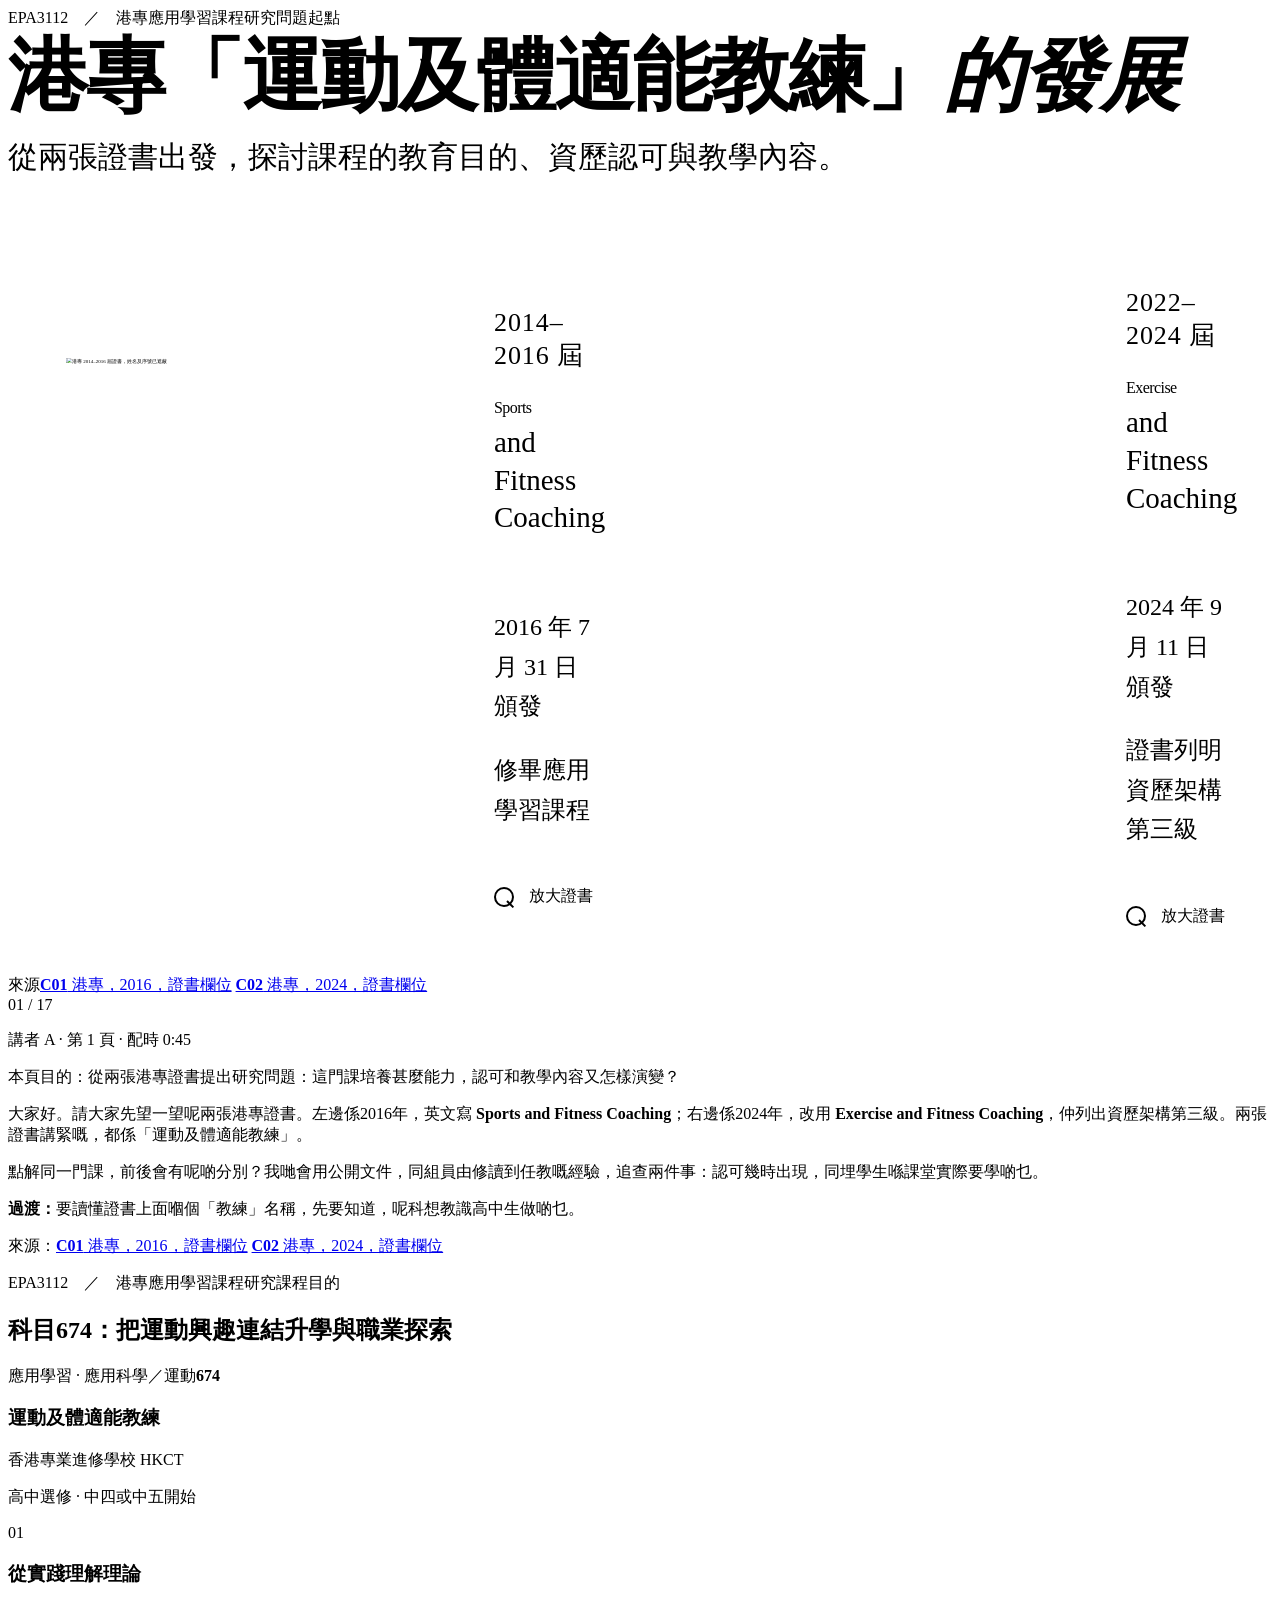
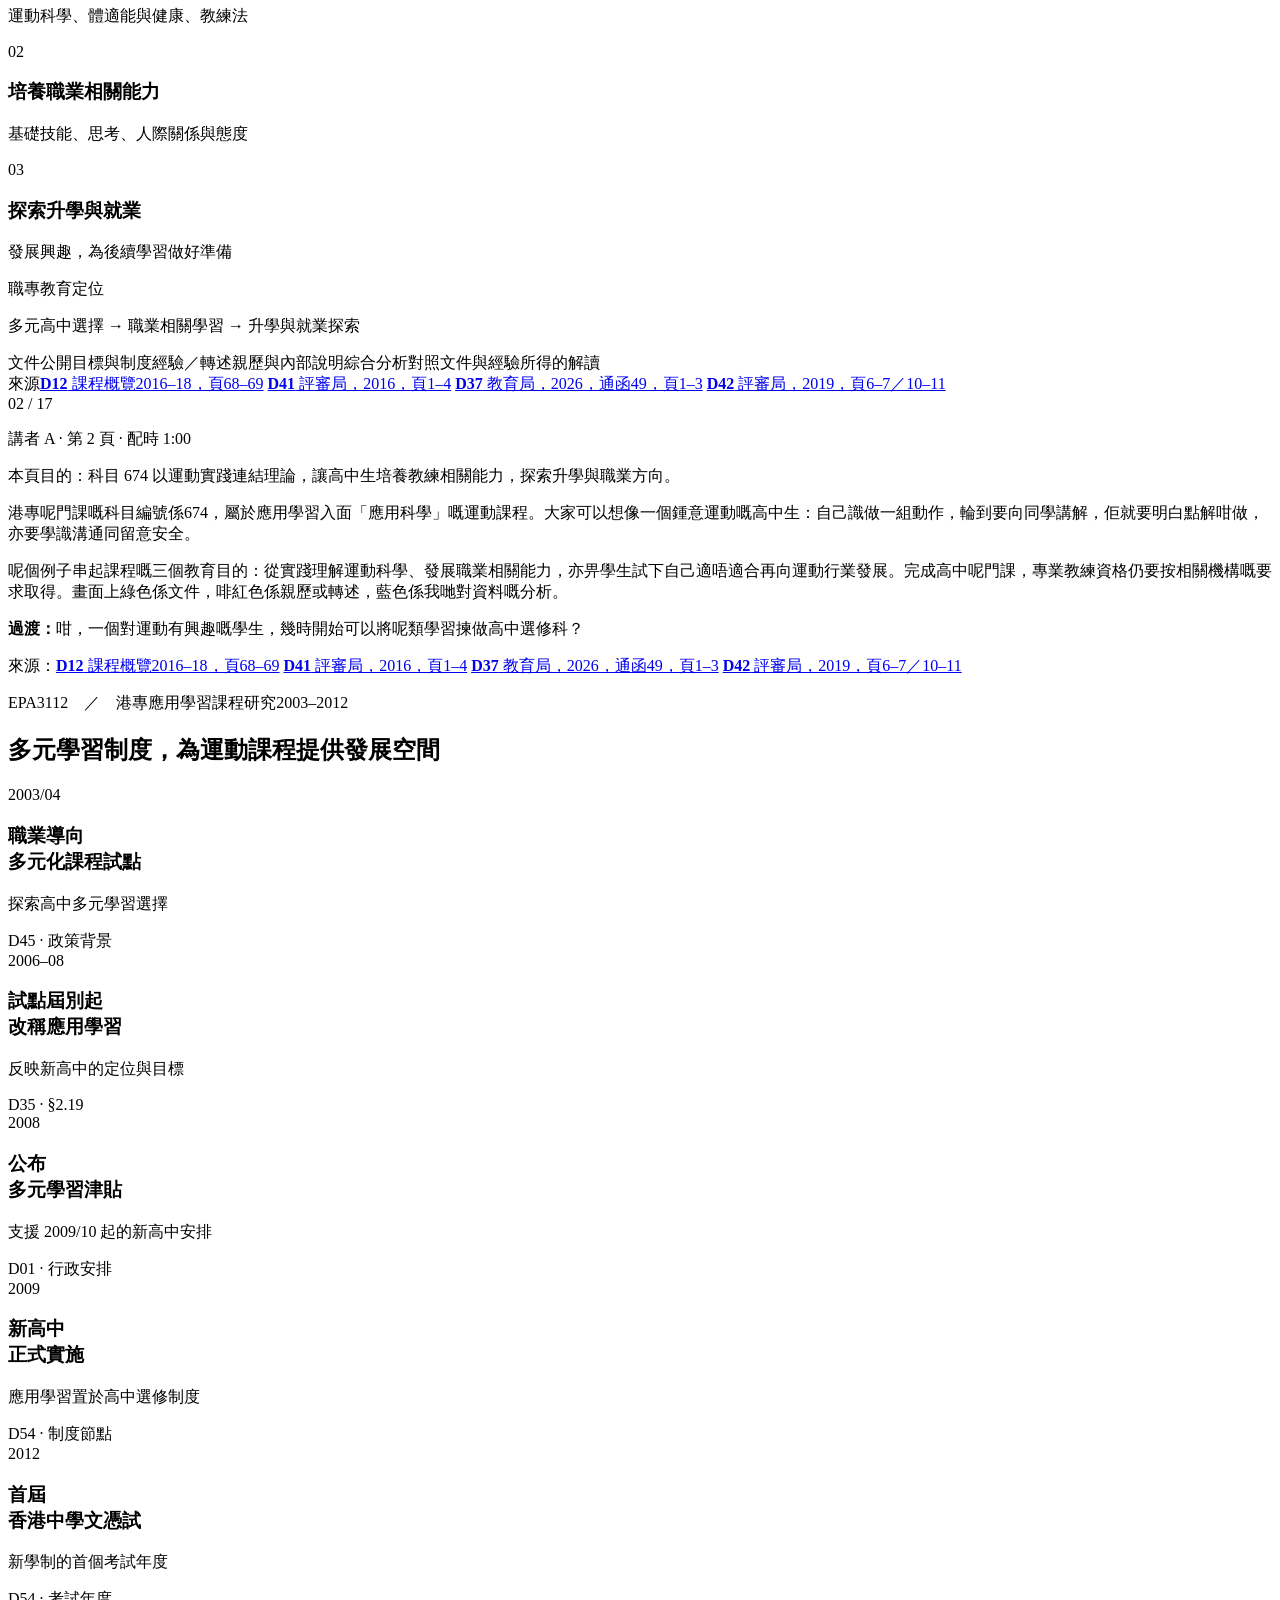
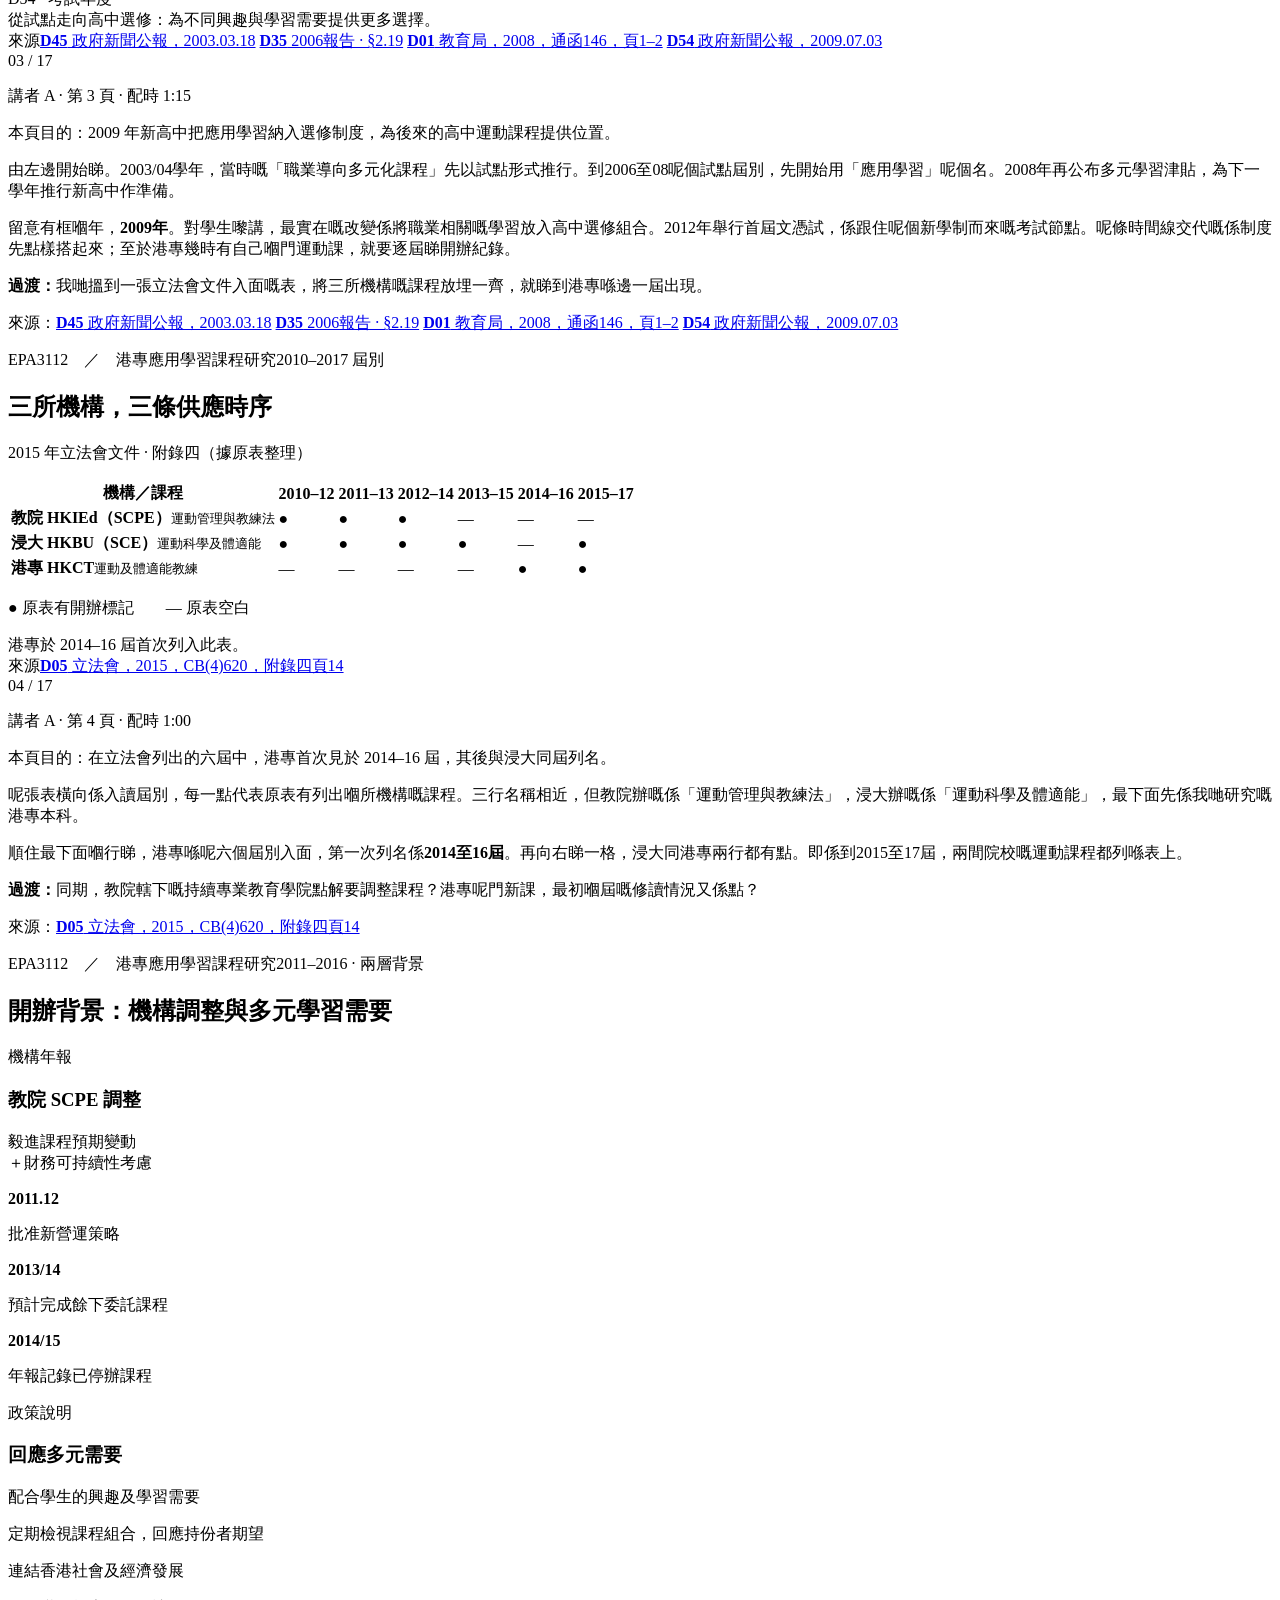
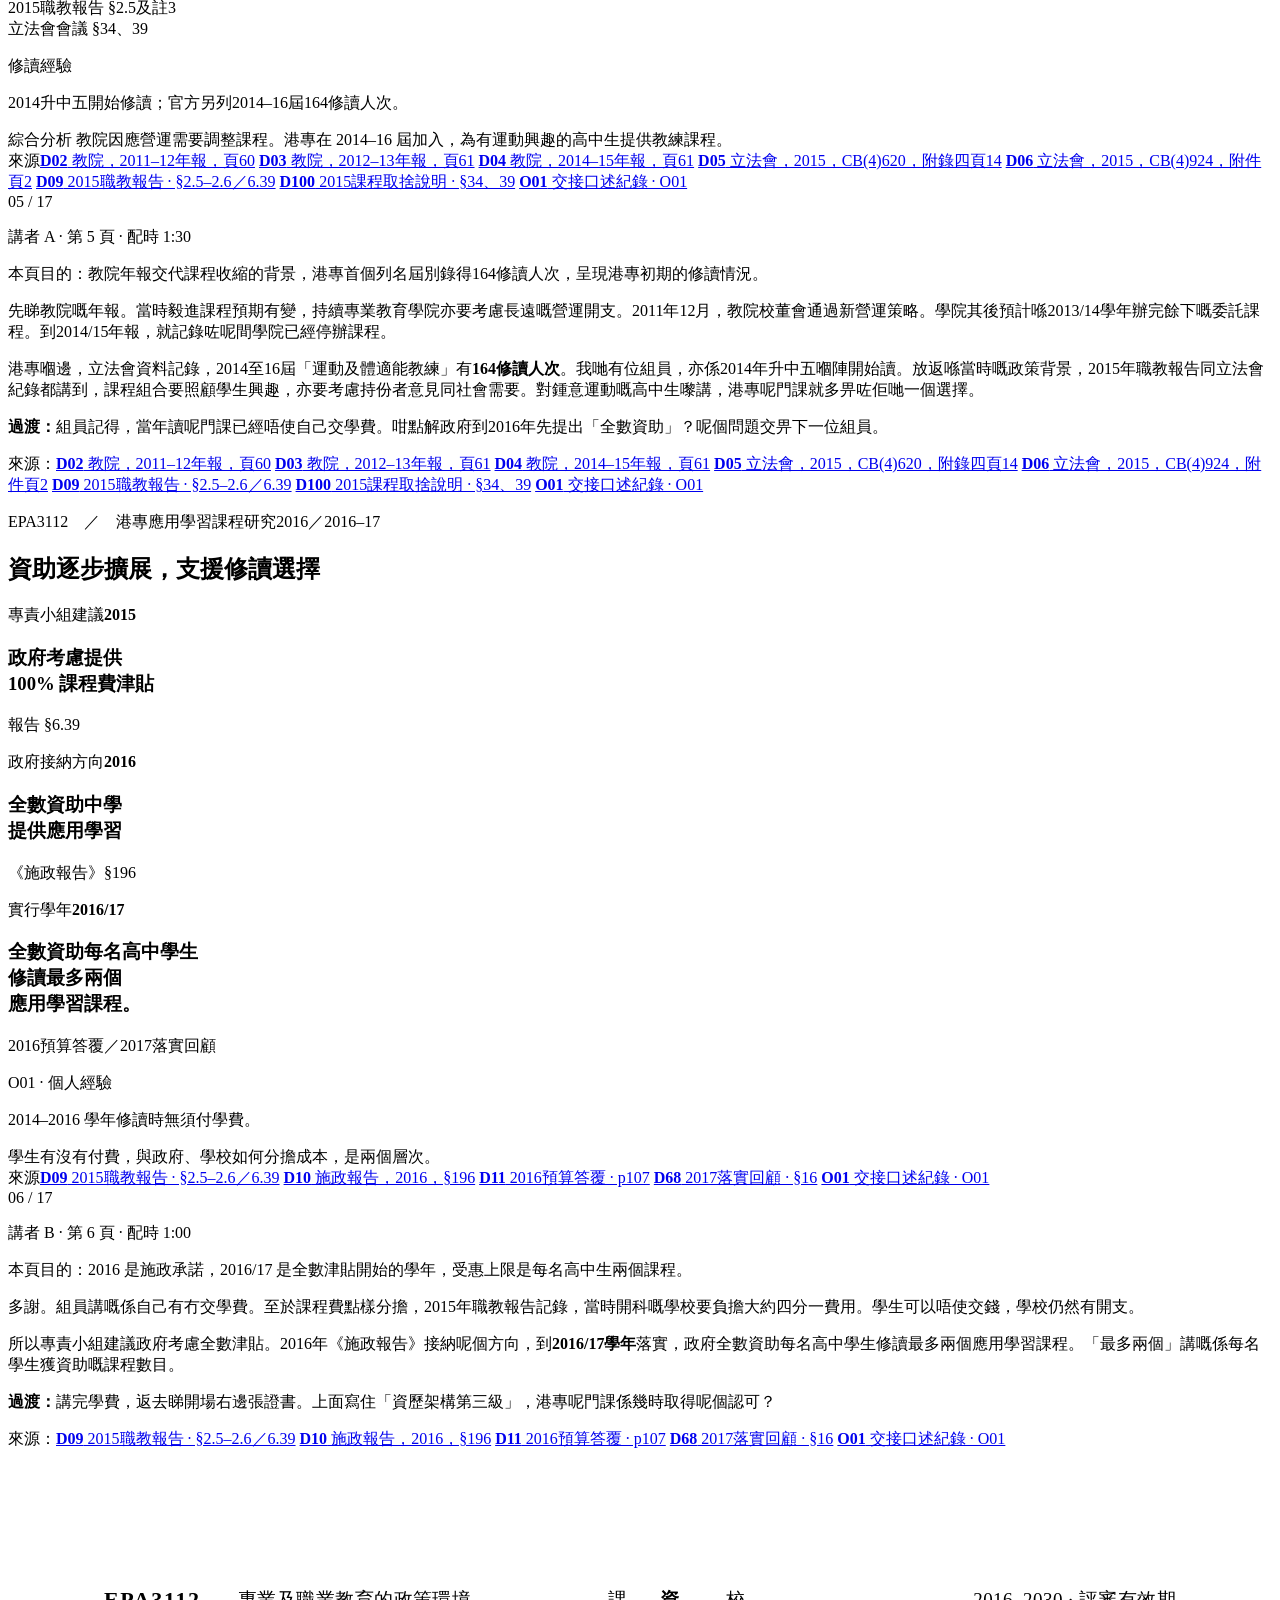
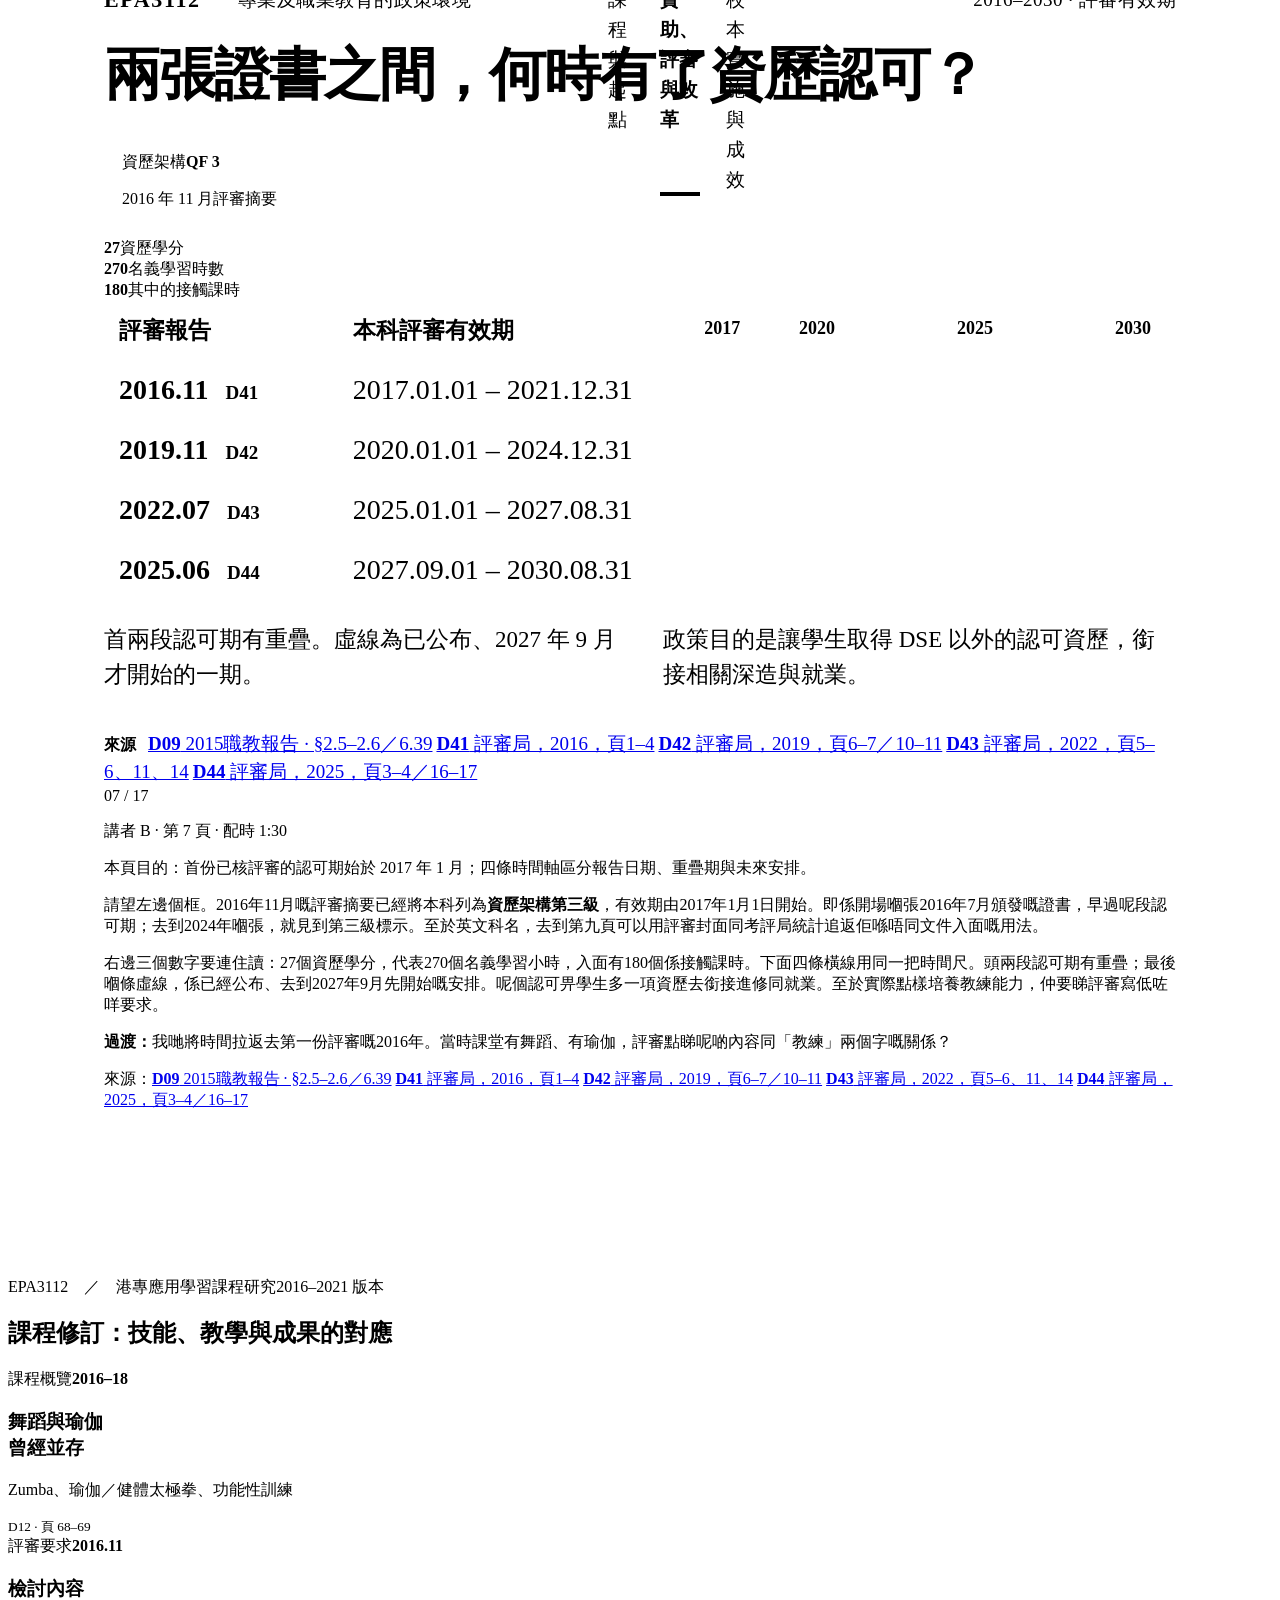
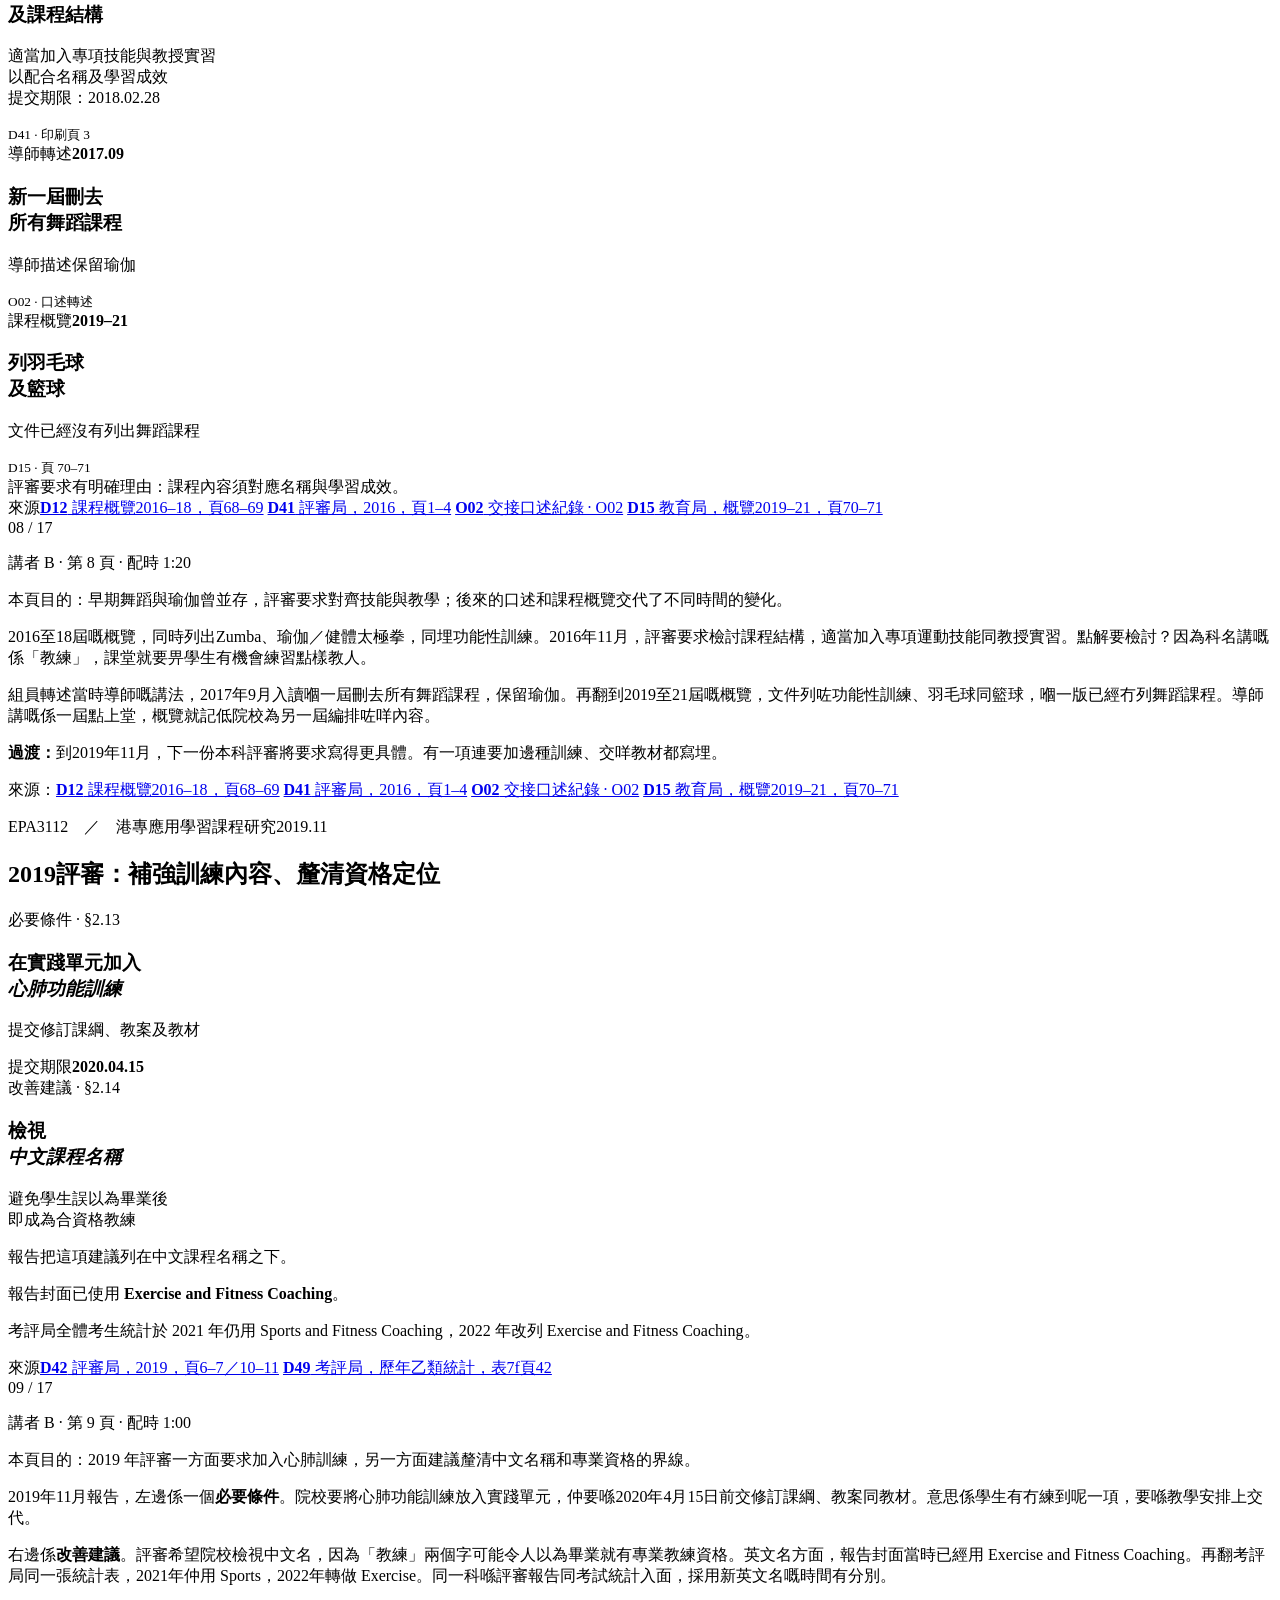
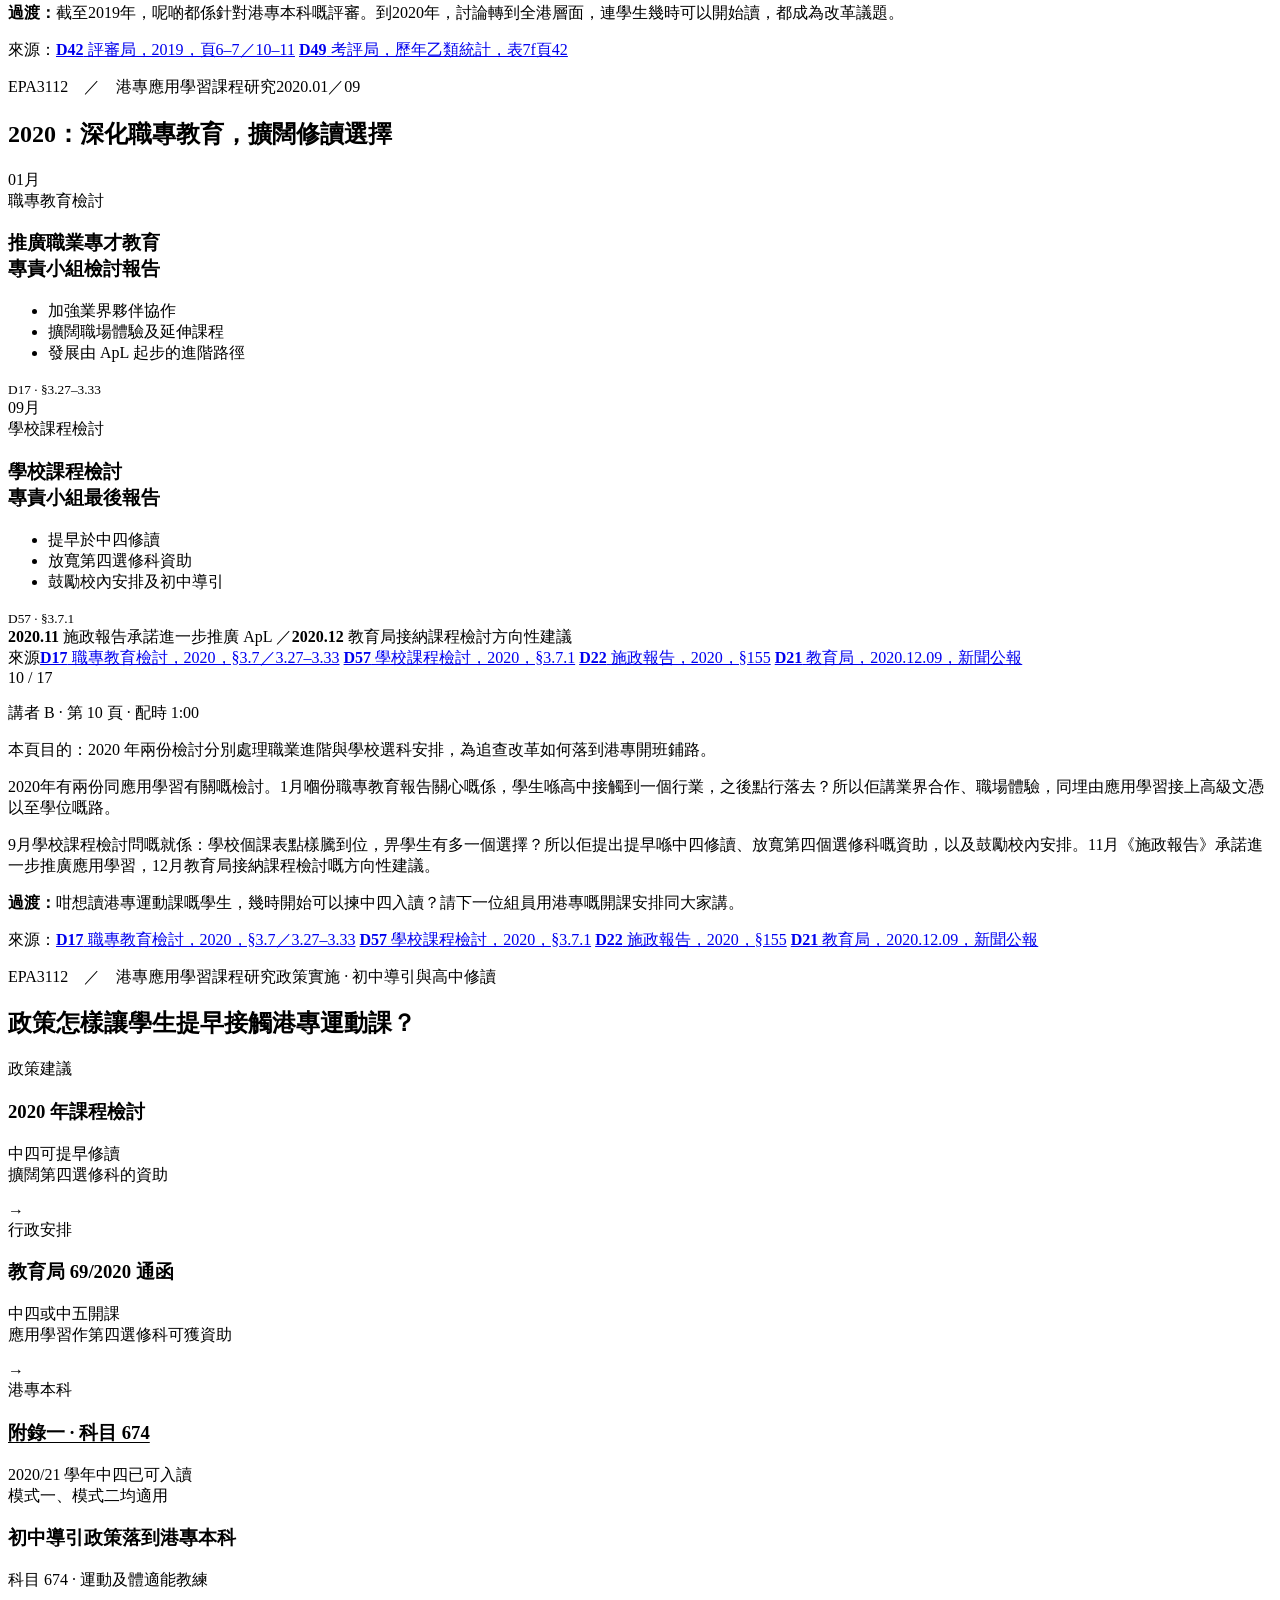
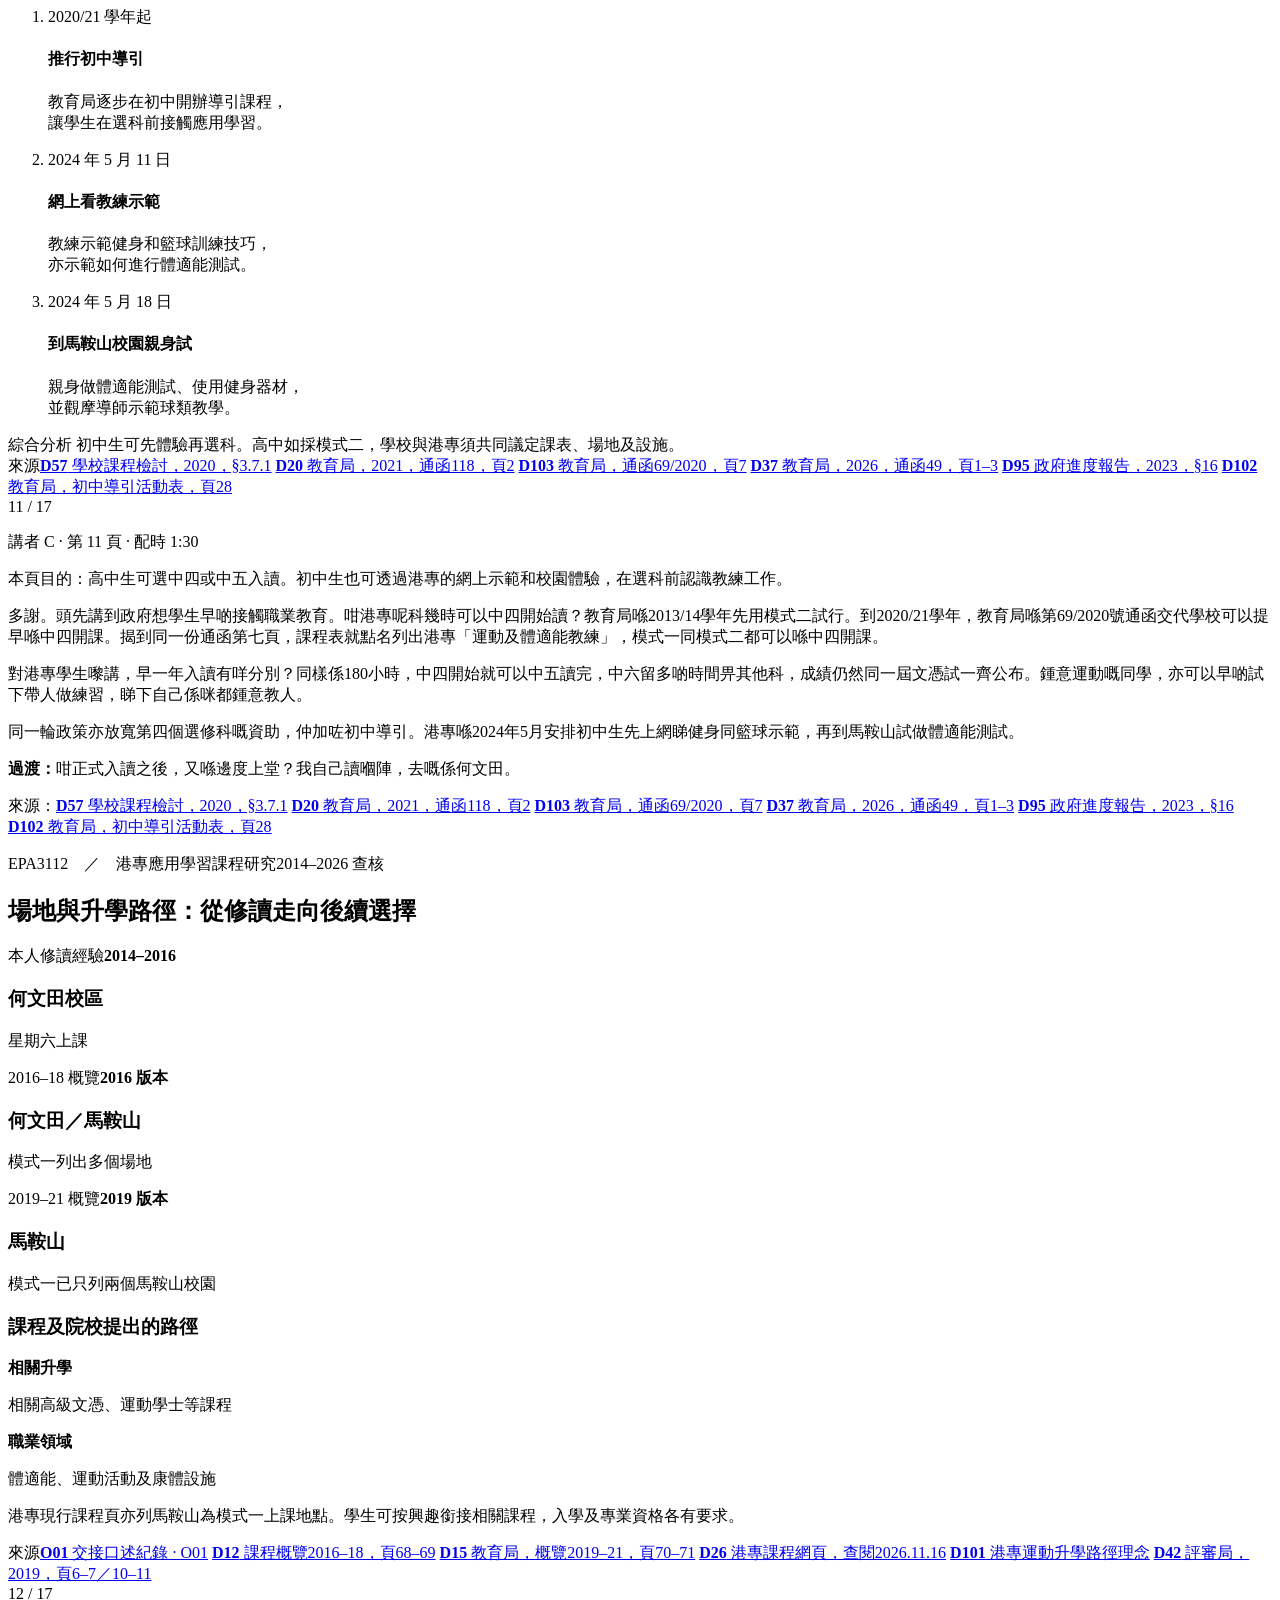
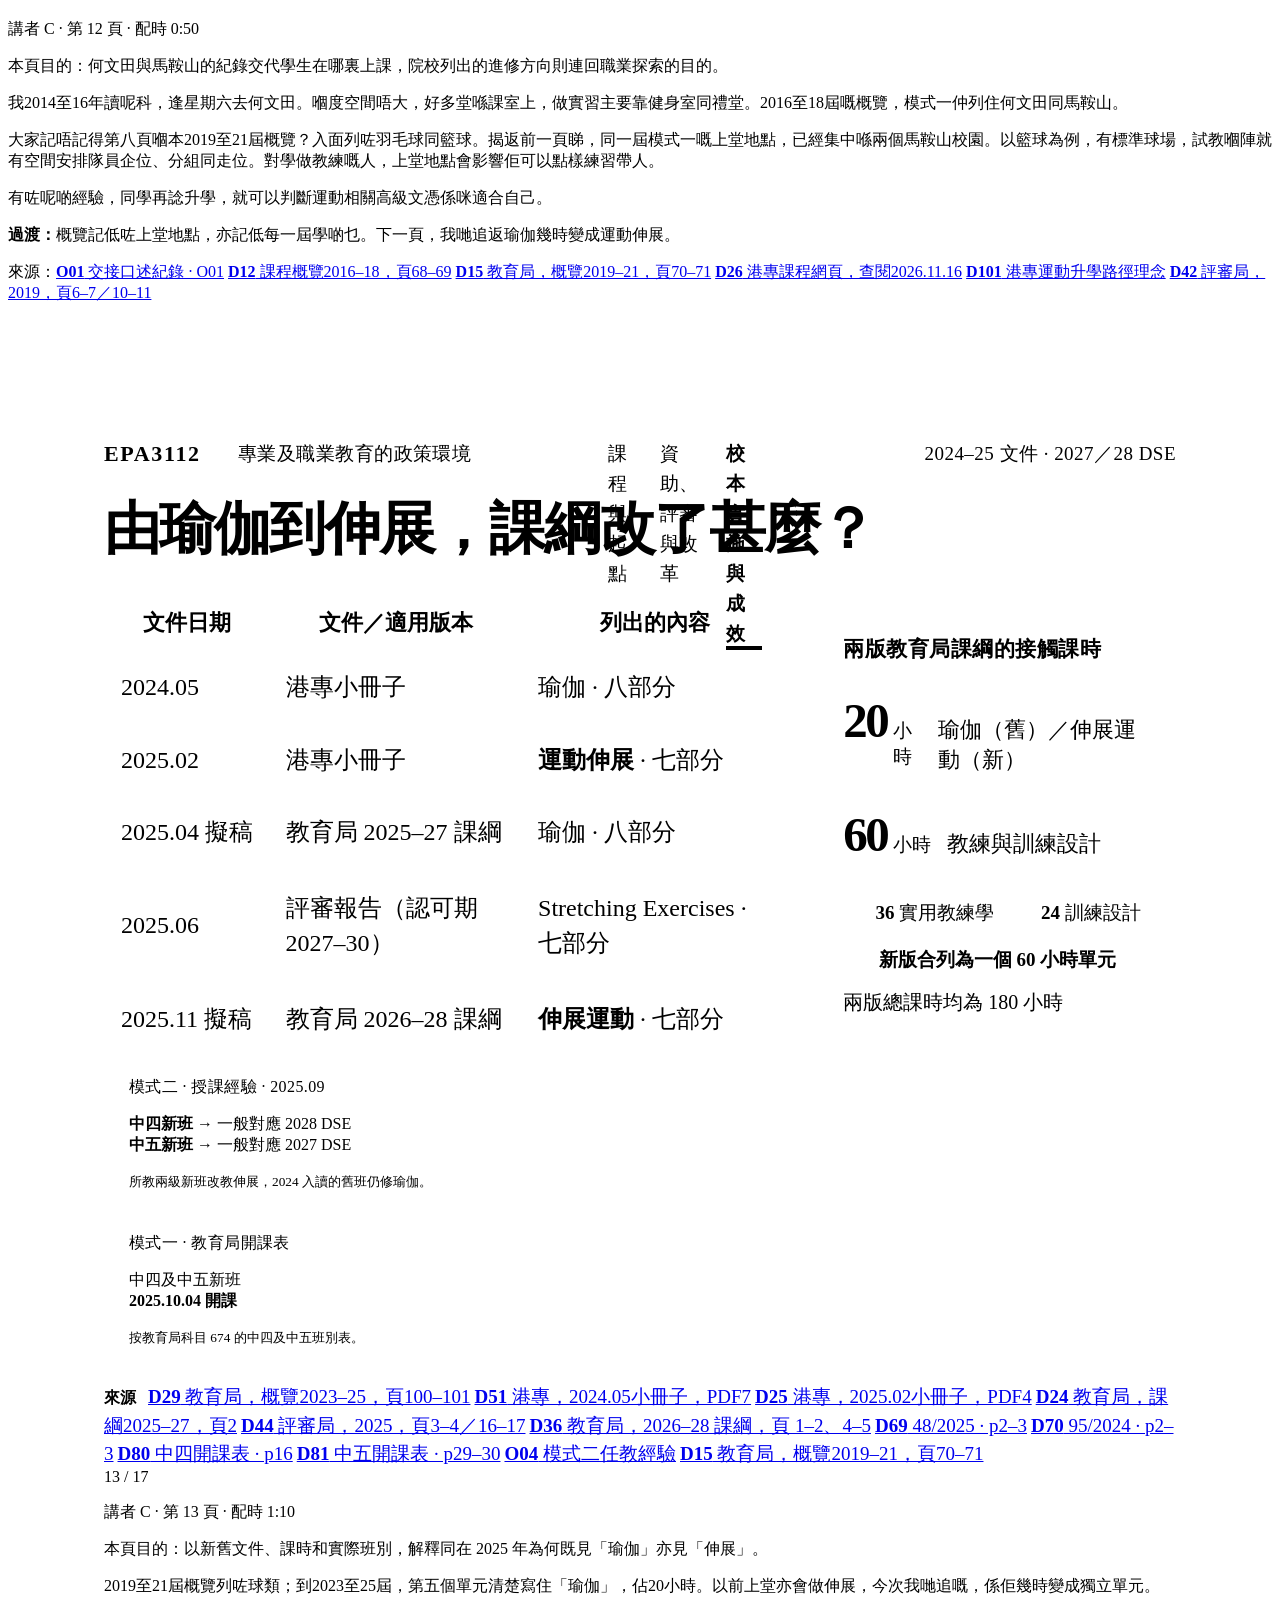
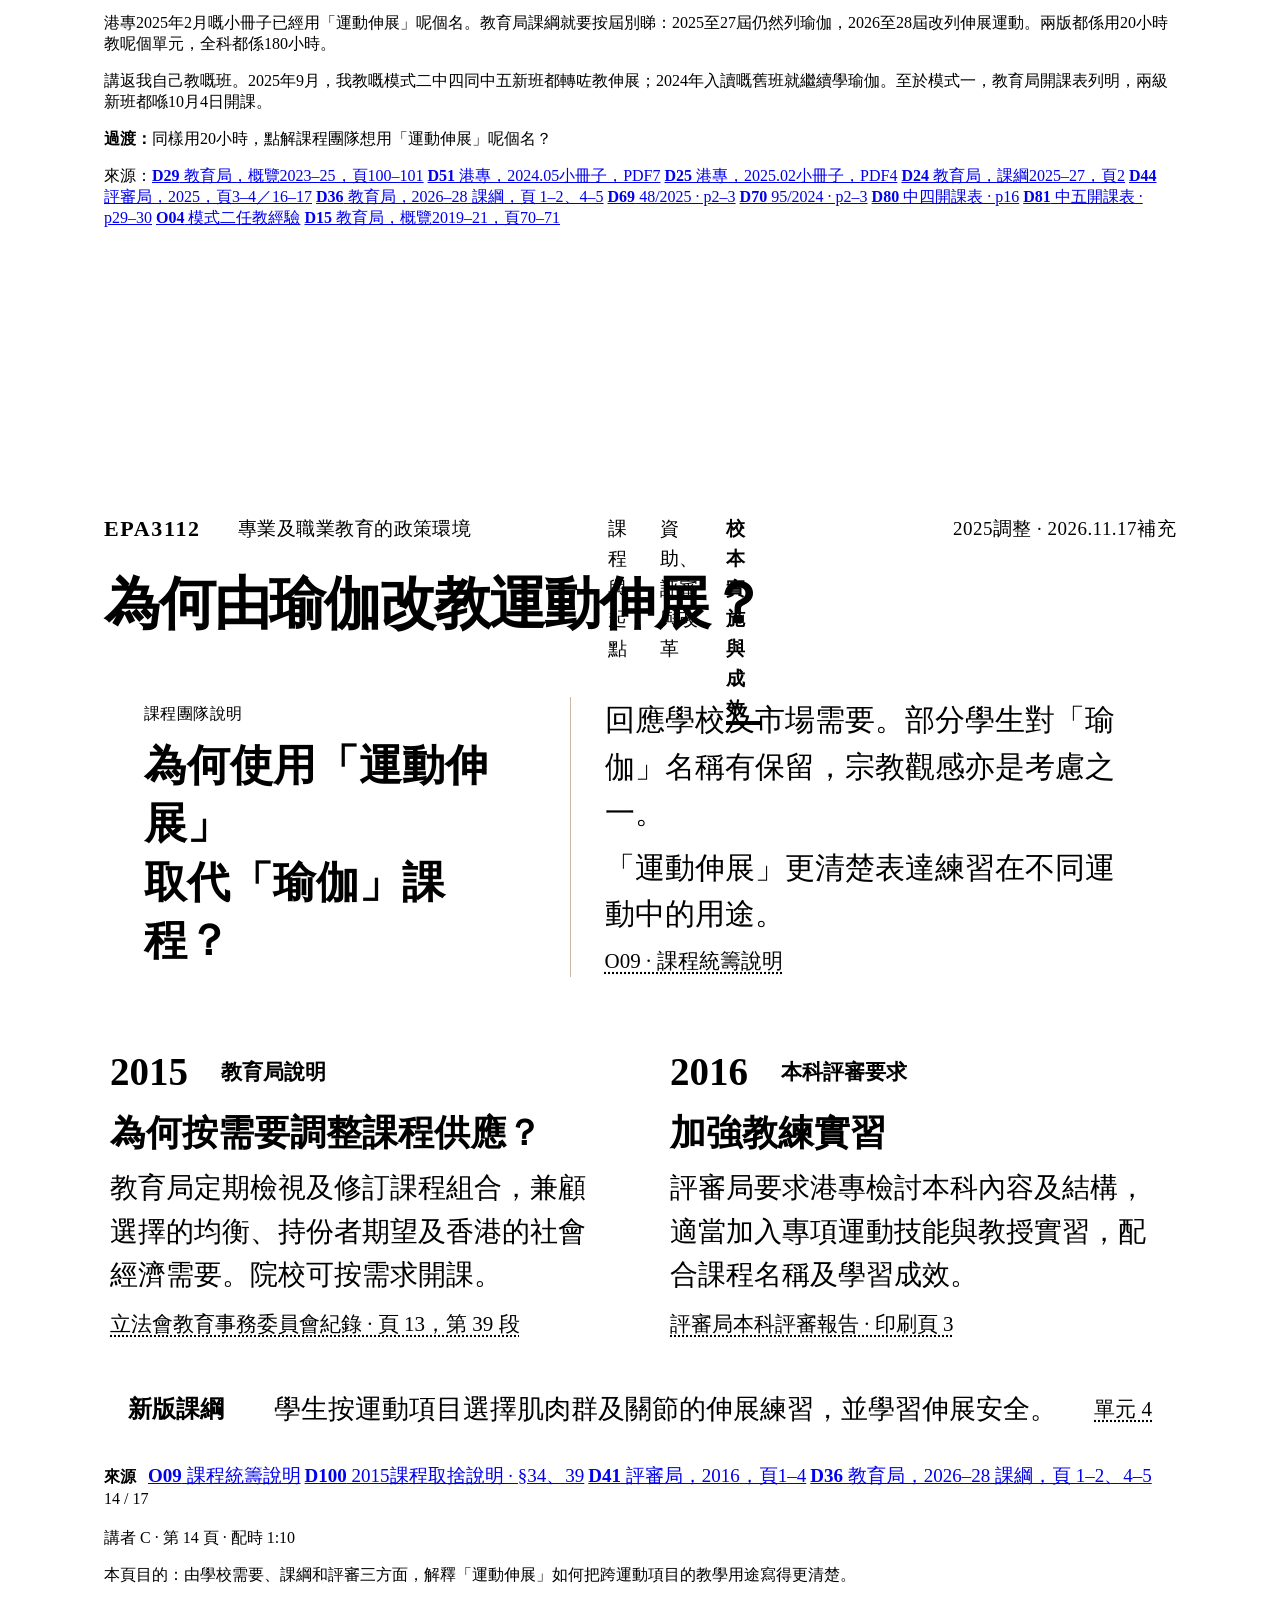
==== index.html @ c2e62851 "發佈 EPA3112A 定稿及更新第十四頁課程統籌說明" ====
<!DOCTYPE html>
<html lang="zh-Hant" data-themes="academic-paper">
<head>
<meta charset="utf-8">
<meta name="viewport" content="width=device-width,initial-scale=1">
<title>EPA3112｜港專運動及體適能教練的發展</title>
<link rel="stylesheet" href="assets/base.css?v=786791775484">
<link rel="stylesheet" id="theme-link" href="assets/themes/academic-paper.css?v=56f098bd8037">
<link rel="stylesheet" href="assets/animations/animations.css?v=3bc36127d7e4">
<link rel="stylesheet" href="style.css?v=f9812c9f95e7">
<link rel="stylesheet" href="motion.css?v=71d61eb31d2a">
<link rel="stylesheet" href="revision.css?v=7b0175889697">
<link rel="stylesheet" href="heading-font.css?v=e8a43fb0f10c">
<style id="cover-evidence-style">
/* A single display surface keeps the two records at the same reading scale. */
.epa .cover-redesign{display:grid;gap:42px}
.epa .cover-heading h1{font-size:80px;line-height:1.18;letter-spacing:-.025em;margin:0;white-space:nowrap}
.epa .cover-heading>p{font-size:30px;color:var(--text-2);margin:14px 0 0}
.epa .cover-certificate-pair{
  --mount-muted:color-mix(in srgb,var(--bg) 76%,var(--accent));
  --mount-rule:color-mix(in srgb,var(--bg) 27%,transparent);
  display:grid;grid-template-columns:repeat(2,minmax(0,1fr));padding:42px 0;
  background:color-mix(in srgb,var(--text-1) 83%,var(--accent));color:var(--bg)
}
.epa .certificate-record{
  --paper-inset:42px;--caption-gap:42px;
  position:relative;display:grid;grid-template-columns:340px minmax(0,1fr);
  align-items:center;gap:var(--caption-gap);margin:0;padding:0 42px 0 var(--paper-inset)
}
.epa .certificate-record+.certificate-record{border-left:1px solid var(--mount-rule)}
.epa .certificate-mount{position:relative;display:block}
.epa .certificate-paper,.epa .certificate-lens-copy{
  display:block;width:340px;height:480px;aspect-ratio:auto;overflow:hidden;
  border:0;border-radius:0;background:var(--surface)
}
.epa .certificate-paper{box-shadow:0 8px 20px color-mix(in srgb,var(--text-1) 45%,transparent)}
.epa :is(.certificate-paper,.certificate-lens-copy):not(.certificate-photo)>img{
  /* Filter at the scan's native pixel scale, then fit its 1536 px height to the mount. */
  position:absolute;left:50%;top:0;width:1082px;height:1536px;max-width:none;
  transform-origin:0 0;transform:scale(.3125) translateX(-50%);filter:url(#certificate-scan-detail)
}
.epa .certificate-photo img{
  /* Map the four paper corners (44,182), (819,165), (831,1296), (36,1287)
     in the anonymised 864 × 1536 photo to the 340 × 480 display above. */
  position:absolute;left:0;top:0;width:864px;height:1536px;max-width:none;transform-origin:0 0;
  filter:url(#certificate-photo-detail);
  transform:matrix3d(.451531367,.009827352,0,.0000307753,
                     .003269005,.448011640,0,.0000233787,
                     0,0,1,0,-20.462339,-81.970522,0,1)
}

/* The glass and its enlarged copy share a focus point on the 340 × 480 paper.
   This keeps the lettering beneath the centre registered throughout a move. */
@property --cert-focus-x{syntax:"<length>";inherits:true;initial-value:0px}
@property --cert-focus-y{syntax:"<length>";inherits:true;initial-value:0px}
@property --cert-magnification{syntax:"<number>";inherits:true;initial-value:1}
.epa .certificate-lens{
  --cert-focus-x:203px;--cert-focus-y:272px;--cert-magnification:3.15;
  --lens-size:1.2;--reading-path:certificate-magnify-course;
  --lens-rim:color-mix(in srgb,var(--accent) 66%,var(--text-1));
  --lens-glint:color-mix(in srgb,var(--bg) 90%,transparent);
  display:none;position:absolute;left:var(--cert-focus-x);top:var(--cert-focus-y);
  width:calc(336px * var(--lens-size));height:calc(82px * var(--lens-size));
  margin:calc(-41px * var(--lens-size)) 0 0 calc(-168px * var(--lens-size));
  isolation:isolate;pointer-events:none
}
.epa .certificate-mount-qf .certificate-lens{
  --cert-focus-x:169px;--cert-focus-y:290px;--cert-magnification:3;--reading-path:certificate-read-2024
}
.epa .certificate-lens::before{
  content:"";position:absolute;left:calc(12px * var(--lens-size));top:calc(100% - 12px * var(--lens-size));
  width:calc(32px * var(--lens-size));height:calc(8px * var(--lens-size));
  border:1px solid var(--lens-glint);border-radius:6px;background:var(--lens-rim);
  transform:rotate(140deg);transform-origin:left center
}
.epa .certificate-lens-glass{
  display:block;position:absolute;inset:0;border-radius:calc(36px * var(--lens-size));overflow:hidden;background:var(--surface);
  box-shadow:0 0 0 2px var(--lens-rim),0 0 0 3.5px var(--lens-glint),0 6px 14px color-mix(in srgb,var(--text-1) 30%,transparent)
}
.epa .certificate-lens-glass::after{
  content:"";position:absolute;inset:0;border-radius:inherit;
  background:linear-gradient(to bottom,color-mix(in srgb,var(--bg) 35%,transparent),transparent 17%,transparent 83%,color-mix(in srgb,var(--bg) 27%,transparent));
  box-shadow:inset 0 0 0 2px var(--lens-glint),inset 0 -4px 8px color-mix(in srgb,var(--accent) 12%,transparent)
}
.epa .certificate-lens-copy{
  position:absolute;left:50%;top:50%;transform-origin:0 0;
  transform:scale(calc(var(--cert-magnification) * var(--lens-size))) translate(calc(0px - var(--cert-focus-x)),calc(0px - var(--cert-focus-y)))
}
@keyframes certificate-lens-reveal{
  0%,2%,100%{opacity:0;transform:scale(.94)}
  8%,92%{opacity:1;transform:scale(1)}
  98%{opacity:0;transform:scale(.94)}
}
@keyframes certificate-magnify-course{
  0%,2%{--cert-magnification:1.35}
  8%,100%{--cert-magnification:3.15}
}
@keyframes certificate-read-2024{
  /* English course name, Chinese qualification, then the printed QF Level row. */
  0%,2%{--cert-focus-x:169px;--cert-focus-y:287px;--cert-magnification:1.35}
  8%,35%{--cert-focus-x:169px;--cert-focus-y:290px;--cert-magnification:3}
  42%,62%{--cert-focus-x:169px;--cert-focus-y:208px;--cert-magnification:3.12}
  71%,100%{--cert-focus-x:175px;--cert-focus-y:341px;--cert-magnification:2.34}
}
@media screen and (prefers-reduced-motion:no-preference){
  .epa:not([data-preview]) .deck>.slide:is(.is-active,.evidence-outgoing) .certificate-lens{
    --reading-cycle:16s cubic-bezier(.42,0,.22,1) infinite both;
    display:block;animation:certificate-lens-reveal var(--reading-cycle),var(--reading-path) var(--reading-cycle)
  }
  .epa:is([data-motion-paused],:has(dialog[open],.overview.open,.notes-overlay.open)) .slide .certificate-lens{
    animation-play-state:paused!important
  }
}
@media screen and (prefers-reduced-motion:reduce){
  .epa:not([data-preview]) .deck>.slide.is-active .certificate-lens{display:block}
  .epa .certificate-mount-qf .certificate-lens{--cert-focus-y:208px;--cert-magnification:3.12}
}
@media screen{
  .epa:not([data-preview]) .deck>.slide .certificate-record{--paper-inset:58px;--caption-gap:88px}
}
.epa .certificate-cohort{font-size:26px;font-weight:500;letter-spacing:.035em;color:var(--mount-muted)}
.epa .certificate-name{margin:18px 0 28px;line-height:1.12}
.epa .certificate-name strong{display:block;font:700 70px/1.12 var(--epa-heading-font);letter-spacing:-.035em}
.epa .certificate-name>span{display:block;margin-top:7px;font-size:29px;line-height:1.3}
.epa .certificate-fields{border-top:1px solid var(--mount-rule);padding-top:19px}
.epa .certificate-fields p{font-size:24px;line-height:1.65}
.epa .certificate-open{
  display:inline-flex;align-items:center;gap:12px;margin-top:26px;padding:6px 0;
  border:0;background:transparent;color:var(--mount-muted);cursor:zoom-in;
  font:500 22px/1.4 var(--font-sans)
}
/* Include the glass overhang in the paper's existing zoom button. */
.epa .certificate-open::after{content:"";position:absolute;inset:0 auto 0 0;width:calc(var(--paper-inset) + 340px + var(--caption-gap) - 6px)}
.epa .certificate-open:hover,.epa .certificate-open:focus-visible{color:var(--surface);text-decoration:underline;text-underline-offset:5px}
.epa .certificate-open:focus-visible{outline-color:var(--surface);outline-offset:5px}
.epa .certificate-glass{display:inline-block;position:relative;width:16px;height:16px;border:2px solid currentColor;border-radius:50%;margin-right:3px}
.epa .certificate-glass::after{content:"";position:absolute;left:11px;top:11px;width:9px;height:2px;background:currentColor;transform:rotate(45deg);transform-origin:left}
.epa #certificate-dialog{width:min(680px,94vw);height:min(92vh,1120px);height:min(92dvh,1120px);max-height:none;padding:16px 20px 20px}
.epa #certificate-dialog[open]{display:grid;grid-template-rows:auto minmax(0,1fr);gap:12px}
.epa #certificate-dialog h2{margin:0;font-size:clamp(18px,3vw,25px)}
.epa .certificate-enlargement{display:grid;place-items:center;grid-template: minmax(0,1fr) / minmax(0,1fr);overflow:hidden;background:var(--bg-soft)}
body[data-preview] .certificate-open,.epa .overview .certificate-open{display:none}
@media print{
  .epa .certificate-open{display:none}
  .epa #certificate-dialog[open]{display:none!important}
  /* A 2D paper crop lets PDF keep the photo's source resolution. */
  .epa .certificate-photo img{
    clip-path:polygon(44px 182px,819px 165px,831px 1296px,36px 1287px);
    transform:matrix(.433046904,.002096704,-.000819786,.429275865,-16.692293,-75.351396)
  }
}

/* One shared timeline: papers depart while a warm light band and the actual
   slide overlap. Prepared content stays in its final layout after the reveal. */
:root{--evidence-duration:5800ms}
.evidence-intro[hidden],.evidence-skip[hidden],.evidence-controls[hidden]{display:none!important}
.epa[data-evidence-intro] .deck>.slide{visibility:hidden!important;pointer-events:none!important}
.epa[data-evidence-intro] .deck>.slide.is-active{visibility:visible!important;animation:epa-content-bridge var(--evidence-duration) linear both!important;transition:none!important;will-change:opacity,transform,filter}
.epa[data-evidence-intro] .deck>.slide.evidence-outgoing{visibility:visible!important;z-index:3;animation:epa-outgoing-slide var(--evidence-duration) linear both!important;transition:none!important;will-change:opacity,transform,filter}
.epa .deck>.slide.evidence-outgoing h2,
.epa .deck>.slide.evidence-outgoing [data-anim],
.epa .deck>.slide.evidence-outgoing .anim-stagger-list>*,
.epa .deck>.slide.evidence-prepared h2,
.epa .deck>.slide.evidence-prepared [data-anim],
.epa .deck>.slide.evidence-prepared .anim-stagger-list>*{animation:none!important;opacity:1!important;transform:none!important}
.epa[data-evidence-intro] .deck>.slide *,
.epa[data-evidence-intro] .deck>.slide *::before,
.epa[data-evidence-intro] .deck>.slide *::after{animation-play-state:paused!important}
.epa .evidence-intro{position:absolute;inset:0;z-index:20;background:transparent;isolation:isolate;padding:76px 110px;overflow:hidden;perspective:1800px}
.epa .evidence-backdrop{position:absolute;inset:0;z-index:-1;background:var(--bg);animation:epa-evidence-backdrop var(--evidence-duration) linear both}
.epa .evidence-intro.is-continuing .evidence-backdrop{animation-name:epa-evidence-backdrop-continuing}
.epa .evidence-intro::before{content:'';position:absolute;inset:0 auto 0 0;width:18px;background:var(--accent);animation:epa-evidence-backdrop var(--evidence-duration) linear both}
.epa .evidence-intro-top{display:flex;justify-content:space-between;align-items:center;color:var(--accent);font-size:23px;letter-spacing:.04em;margin-bottom:30px}
.epa .evidence-intro h2{font-size:54px;line-height:1.3;margin:0}
.epa .evidence-intro-top,.epa .evidence-intro>h2,.epa .evidence-intro-foot{animation:epa-evidence-chrome var(--evidence-duration) linear both}
.epa .evidence-documents{display:grid;grid-template-columns:1fr 1fr;gap:70px;position:absolute;left:130px;right:130px;top:285px;bottom:165px;align-items:stretch}
.epa .evidence-paper{position:relative;min-width:0;padding:30px 40px 26px;background:var(--surface);border:1px solid var(--border);border-top:5px solid var(--accent);box-shadow:0 24px 55px rgb(24 47 48 / .10);display:flex;flex-direction:column;--paper-turn:-1.3deg;--fly-x:-1150px;--fly-y:340px;--exit-x:-1050px;--exit-y:-180px;--entry-turn:-17deg;--exit-turn:-8deg;animation:epa-document-flight var(--evidence-duration) both;will-change:transform,opacity}
.epa .evidence-paper:nth-child(2){--paper-turn:1.3deg;--fly-x:1150px;--fly-y:-340px;--exit-x:1050px;--exit-y:180px;--entry-turn:17deg;--exit-turn:8deg}
.epa .evidence-paper[data-kind="oral"]{border-top-color:var(--accent-2)}
.epa .evidence-paper-head{display:flex;align-items:center;justify-content:space-between;font-size:19px;color:var(--text-3);border-bottom:1px solid var(--border);padding-bottom:12px;gap:14px}
.epa .evidence-paper-head b{font:23px var(--font-mono);color:var(--accent)}
.epa .evidence-paper h3{font-size:29px;line-height:1.45;margin:18px 0 0;min-height:78px}
.epa .evidence-paper-content{display:flex;gap:22px;align-items:center;flex:1;min-height:0}
.epa .evidence-paper-image{width:135px;height:200px;flex-shrink:0;object-fit:contain;border:1px solid var(--border);background:var(--bg)}
.epa .evidence-excerpt{display:flex;flex-direction:column;gap:12px;width:100%;min-width:0}
.epa .evidence-context{font-size:19px;line-height:1.55;color:var(--text-2);letter-spacing:.025em;filter:blur(.85px);opacity:.4;display:-webkit-box;-webkit-box-orient:vertical;-webkit-line-clamp:3;overflow:hidden;max-height:89px;user-select:none}
.epa .context-before{mask-image:linear-gradient(transparent,#000 26%)}
.epa .context-after{mask-image:linear-gradient(#000 65%,transparent)}
.epa .evidence-lines{display:flex;flex-direction:column;gap:8px;min-width:0}
.epa .evidence-line{font-size:33px;line-height:1.5;color:var(--text-1);margin:0}
.epa .evidence-paper:has(img) .evidence-line{font-size:27px}
.epa .evidence-highlight{position:relative;isolation:isolate;display:inline-block;padding:0 4px;white-space:nowrap}
.epa .evidence-highlight::before{content:'';position:absolute;z-index:-1;left:0;right:0;top:22%;bottom:4%;background:#ffe66d;opacity:.86;transform-origin:left center;clip-path:polygon(0 8%,99% 0,100% 91%,1% 100%);animation:epa-marker-stroke var(--evidence-duration) linear both}
.epa .evidence-highlight::after{content:'';position:absolute;pointer-events:none;inset:18% 0 0;opacity:0;background:linear-gradient(100deg,transparent 20%,rgb(255 255 255 / .8) 49%,transparent 76%);background-repeat:no-repeat;background-size:45% 100%;animation:epa-marker-shine var(--evidence-duration) linear both}
.epa .evidence-paper-locator{font-size:18px!important;line-height:1.5!important;color:var(--text-2);border-top:1px solid var(--border);padding-top:12px;margin-top:18px!important}
.epa .evidence-intro-foot{position:absolute;left:110px;bottom:77px;right:110px;display:flex;align-items:center;gap:24px;font-size:23px;color:var(--text-2)}
.epa .evidence-progress{height:3px;flex:1;background:var(--border);overflow:hidden}
.epa .evidence-progress::after{content:'';display:block;height:100%;background:var(--accent);transform-origin:left;animation:epa-evidence-progress var(--evidence-duration) linear both}
.epa .evidence-bridge{position:absolute;inset:-10%;pointer-events:none;z-index:4;opacity:0;background:linear-gradient(112deg,transparent 23%,rgb(255 245 191 / .28) 42%,rgb(255 254 245 / .58) 50%,rgb(255 242 171 / .18) 58%,transparent 74%);filter:blur(30px);animation:epa-evidence-light var(--evidence-duration) linear both}
.epa[data-evidence-intro][data-evidence-paused] .deck>.slide.is-active,
.epa[data-evidence-intro][data-evidence-paused] .deck>.slide.evidence-outgoing,
.epa[data-evidence-paused] .evidence-intro,
.epa[data-evidence-paused] .evidence-intro::before,
.epa[data-evidence-paused] .evidence-intro *,
.epa[data-evidence-paused] .evidence-intro *::before,
.epa[data-evidence-paused] .evidence-intro *::after{animation-play-state:paused!important}
.evidence-controls{position:fixed;z-index:60;right:18px;bottom:55px;display:flex;gap:10px;flex-wrap:wrap;justify-content:flex-end;max-width:calc(100vw - 36px)}
.evidence-skip,.evidence-pause{border:1px solid var(--border-strong);border-radius:7px;padding:10px 16px;min-height:44px;background:var(--surface);color:var(--accent);font:14px/1.5 var(--font-sans);cursor:pointer;box-shadow:0 3px 15px rgb(24 47 48 / .08)}
.evidence-skip kbd,.evidence-pause kbd{font-size:11px;color:var(--text-3);margin-left:9px}
.evidence-pause[aria-pressed="true"]{background:var(--surface-2);border-color:var(--accent)}
@media(max-width:650px){.evidence-controls{bottom:88px}}
@keyframes epa-document-flight{
 0%,5%{opacity:0;transform:translate3d(var(--fly-x),var(--fly-y),-220px) rotate(var(--entry-turn)) scale(.82);animation-timing-function:cubic-bezier(.16,.8,.2,1)}
 23%{opacity:1;transform:translate3d(0,0,0) rotate(var(--paper-turn))}
 68%{opacity:1;transform:translate3d(0,0,0) rotate(var(--paper-turn));animation-timing-function:cubic-bezier(.42,0,.24,1)}
 93%,100%{opacity:0;transform:translate3d(var(--exit-x),var(--exit-y),-130px) rotate(var(--exit-turn)) scale(.9)}
}
@keyframes epa-content-bridge{0%,65%{opacity:0;transform:translate3d(0,18px,0) scale(1.018);filter:blur(6px)}67%{opacity:0;transform:translate3d(0,18px,0) scale(1.018);filter:blur(6px);animation-timing-function:cubic-bezier(.22,.68,.24,1)}100%{opacity:1;transform:translate3d(0,0,0) scale(1);filter:blur(0)}}
@keyframes epa-outgoing-slide{0%{opacity:1;transform:translate3d(0,0,0) scale(1);filter:blur(0);animation-timing-function:cubic-bezier(.4,0,.2,1)}14%,100%{opacity:0;transform:translate3d(0,-22px,0) scale(.975);filter:blur(4px)}}
@keyframes epa-evidence-backdrop{0%{opacity:0;animation-timing-function:cubic-bezier(.4,0,.2,1)}14%,67%{opacity:1}87%,100%{opacity:0}}
@keyframes epa-evidence-backdrop-continuing{0%,67%{opacity:1}87%,100%{opacity:0}}
@keyframes epa-evidence-chrome{0%,5%{opacity:0;transform:translateY(16px);animation-timing-function:cubic-bezier(.22,.68,.24,1)}16%,62%{opacity:1;transform:translateY(0)}70%,100%{opacity:0;transform:translateY(-12px)}}
@keyframes epa-evidence-light{0%{opacity:0;transform:translateX(-28%)}8%{opacity:.5}20%{opacity:0;transform:translateX(25%)}66%{opacity:0;transform:translateX(-28%)}74%{opacity:.8}83%{opacity:.65}100%{opacity:0;transform:translateX(30%)}}
@keyframes epa-marker-stroke{0%,26%{transform:scaleX(0)}42%,100%{transform:scaleX(1)}}
@keyframes epa-marker-shine{0%,27%{opacity:0;background-position:-100% 0}28%,43%{opacity:1}47%,100%{opacity:0;background-position:220% 0}}
@keyframes epa-evidence-progress{from{transform:scaleX(0)}to{transform:scaleX(1)}}
@media(prefers-reduced-motion:reduce){
 .epa .evidence-intro,.evidence-controls{display:none!important}
 .epa[data-evidence-intro] .deck>.slide.evidence-outgoing{visibility:hidden!important;animation:none!important}
 .epa[data-evidence-intro] .deck>.slide{visibility:visible!important}
 .epa[data-evidence-intro] .deck>.slide.is-active{animation:none!important;opacity:1!important;filter:none!important;transform:none!important}
}
@media print{
 .epa .evidence-intro,.evidence-controls{display:none!important}
 .epa[data-evidence-intro] .deck>.slide.evidence-outgoing{animation:none!important;filter:none!important}
 .epa[data-evidence-intro] .deck>.slide{visibility:visible!important}
 .epa[data-evidence-intro] .deck>.slide.is-active{animation:none!important;opacity:1!important;filter:none!important;transform:none!important}
 .epa .deck>section.slide:last-of-type{break-after:auto;page-break-after:auto}
}
body[data-preview] .evidence-intro,body[data-preview] .evidence-controls{display:none!important}

</style>
<link rel="stylesheet" href="course-pages.css?v=81fa1bae6f80">
</head>
<body class="tpl-presenter-mode-reveal epa"><svg xmlns="http://www.w3.org/2000/svg" xmlns:xlink="http://www.w3.org/1999/xlink"
     width="0" height="0" style="position:absolute;pointer-events:none" aria-hidden="true" focusable="false">
  <defs>
    <filter id="certificate-scan-detail" x="0%" y="0%" width="100%" height="100%" color-interpolation-filters="sRGB">
      <feConvolveMatrix order="3" kernelMatrix="0 -.12 0  -.12 1.48 -.12  0 -.12 0" divisor="1" preserveAlpha="true"/>
    </filter>
    <filter id="certificate-photo-detail" x="0%" y="0%" width="100%" height="100%" color-interpolation-filters="sRGB">
      <!-- Per-channel gains sampled from blank paper in the 864 × 1536 redacted photo.
           Only the 32 × 48 illumination field is stored here. Multiply by 2.1 to decode. -->
      <feImage x="0%" y="0%" width="100%" height="100%" preserveAspectRatio="none" result="paperGain"
               xlink:href="[data-uri]"/>
      <feComposite in="SourceGraphic" in2="paperGain" operator="arithmetic" k1="2.1"/>
      <feConvolveMatrix order="3" kernelMatrix="0 -.19 0  -.19 1.76 -.19  0 -.19 0" divisor="1" preserveAlpha="true"/>
      <feComponentTransfer>
        <feFuncR type="gamma" amplitude="1.04" exponent="1.35" offset="-.018"/>
        <feFuncG type="gamma" amplitude="1.04" exponent="1.35" offset="-.018"/>
        <feFuncB type="gamma" amplitude="1.04" exponent="1.35" offset="-.018"/>
      </feComponentTransfer>
    </filter>
  </defs>
</svg>
<main class="deck" data-w="1920" data-h="1080"><section class="slide" data-title="兩張證書，一個課程的發展" data-speaker="A" aria-label="第1頁：兩張證書，一個課程的發展">
<div class="slide-top"><span>EPA3112　／　港專應用學習課程研究</span><span class="section-mark">問題起點</span></div>
<div class="slide-content"><div class="cover-redesign">
<header class="cover-heading" data-anim="fade-up"><h1><span>港專「運動及體適能教練」</span><em>的發展</em></h1><p>從兩張證書出發，探討課程的教育目的、資歷認可與教學內容。</p></header>
<div class="cover-certificate-pair" role="group" aria-label="兩屆港專證書對照">
<figure class="certificate-record">
  <span class="certificate-mount">
    <span class="img-frame contain certificate-paper"><img src="images/C01_redacted.png" alt="港專 2014–2016 屆證書，姓名及序號已遮蔽"></span>
    <span class="certificate-lens" aria-hidden="true"><span class="certificate-lens-glass">
      <span class="img-frame contain certificate-lens-copy"><img src="images/C01_redacted.png" alt=""></span>
    </span></span>
  </span>
  <figcaption>
    <p class="certificate-cohort">2014–2016 屆</p>
    <p class="certificate-name" lang="en"><strong>Sports</strong> <span>and Fitness Coaching</span></p>
    <div class="certificate-fields"><p><time datetime="2016-07-31">2016 年 7 月 31 日</time>頒發</p><p>修畢應用學習課程</p></div>
    <button class="certificate-open" type="button" data-certificate="2016 年頒發的港專證書" aria-haspopup="dialog" aria-label="放大 2016 年頒發的港專證書"><span class="certificate-glass" aria-hidden="true"></span>放大證書</button>
  </figcaption>
</figure>
<figure class="certificate-record">
  <span class="certificate-mount certificate-mount-qf">
    <span class="img-frame contain certificate-paper certificate-photo"><img src="images/C02_redacted.png" alt="港專 2022–2024 屆證書，姓名及序號已遮蔽"></span>
    <span class="certificate-lens" aria-hidden="true"><span class="certificate-lens-glass">
      <span class="img-frame contain certificate-lens-copy certificate-photo"><img src="images/C02_redacted.png" alt=""></span>
    </span></span>
  </span>
  <figcaption>
    <p class="certificate-cohort">2022–2024 屆</p>
    <p class="certificate-name" lang="en"><strong>Exercise</strong> <span>and Fitness Coaching</span></p>
    <div class="certificate-fields"><p><time datetime="2024-09-11">2024 年 9 月 11 日</time>頒發</p><p>證書列明資歷架構第三級</p></div>
    <button class="certificate-open" type="button" data-certificate="2024 年頒發的港專證書" aria-haspopup="dialog" aria-label="放大 2024 年頒發的港專證書"><span class="certificate-glass" aria-hidden="true"></span>放大證書</button>
  </figcaption>
</figure>
</div>
</div></div>
<footer class="deck-footer"><div class="source-refs"><span class="source-label">來源</span><a href="appendix.html#C01" data-source="C01"><b>C01</b> 港專，2016，證書欄位</a> <a href="appendix.html#C02" data-source="C02"><b>C02</b> 港專，2024，證書欄位</a></div><span class="page-label">01 / 17</span></footer>
<aside class="notes"><p class="note-meta">講者 A · 第 1 頁 · 配時 0:45</p><p class="note-purpose">本頁目的：從兩張港專證書提出研究問題：這門課培養甚麼能力，認可和教學內容又怎樣演變？</p><p>大家好。請大家先望一望呢兩張港專證書。左邊係2016年，英文寫 <strong>Sports and Fitness Coaching</strong>；右邊係2024年，改用 <strong>Exercise and Fitness Coaching</strong>，仲列出資歷架構第三級。兩張證書講緊嘅，都係「運動及體適能教練」。</p><p>點解同一門課，前後會有呢啲分別？我哋會用公開文件，同組員由修讀到任教嘅經驗，追查兩件事：認可幾時出現，同埋學生喺課堂實際要學啲乜。</p><p class="transition"><strong>過渡：</strong>要讀懂證書上面嗰個「教練」名稱，先要知道，呢科想教識高中生做啲乜。</p><p class="note-ref">來源：<a href="appendix.html#C01" target="_blank" rel="noopener"><b>C01</b> 港專，2016，證書欄位</a> <a href="appendix.html#C02" target="_blank" rel="noopener"><b>C02</b> 港專，2024，證書欄位</a></p></aside></section><section class="slide" data-title="科目674：把運動興趣連結升學與職業探索" data-speaker="A" aria-label="第2頁：科目674：把運動興趣連結升學與職業探索">
<div class="slide-top"><span>EPA3112　／　港專應用學習課程研究</span><span class="section-mark">課程目的</span></div>
<h2>科目674：把運動興趣連結升學與職業探索</h2><div class="slide-content"><div class="identity-grid"><div class="identity"><span class="eyebrow">應用學習 · 應用科學／運動</span><b>674</b><h3>運動及體適能教練</h3><p>香港專業進修學校 HKCT</p><p class="course-target">高中選修 · 中四或中五開始</p></div><div class="research-path" data-focus="course-aims" data-anim="stagger-list"><div class="rule-row"><span class="num">01</span><div><h3>從實踐理解理論</h3><p>運動科學、體適能與健康、教練法</p></div></div><div class="rule-row"><span class="num">02</span><div><h3>培養職業相關能力</h3><p>基礎技能、思考、人際關係與態度</p></div></div><div class="rule-row"><span class="num">03</span><div><h3>探索升學與就業</h3><p>發展興趣，為後續學習做好準備</p></div></div></div></div><div class="policy-position"><span class="tag">職專教育定位</span><p>多元高中選擇 → 職業相關學習 → 升學與就業探索</p></div><div class="evidence-key"><span class="tag">文件</span>公開目標與制度<span class="tag oral">經驗／轉述</span>親歷與內部說明<span class="tag inference">綜合分析</span>對照文件與經驗所得的解讀</div></div>
<footer class="deck-footer"><div class="source-refs"><span class="source-label">來源</span><a href="appendix.html#D12" data-source="D12"><b>D12</b> 課程概覽2016–18，頁68–69</a> <a href="appendix.html#D41" data-source="D41"><b>D41</b> 評審局，2016，頁1–4</a> <a href="appendix.html#D37" data-source="D37"><b>D37</b> 教育局，2026，通函49，頁1–3</a> <a href="appendix.html#D42" data-source="D42"><b>D42</b> 評審局，2019，頁6–7／10–11</a></div><span class="page-label">02 / 17</span></footer>
<aside class="notes"><p class="note-meta">講者 A · 第 2 頁 · 配時 1:00</p><p class="note-purpose">本頁目的：科目 674 以運動實踐連結理論，讓高中生培養教練相關能力，探索升學與職業方向。</p><p>港專呢門課嘅科目編號係674，屬於應用學習入面「應用科學」嘅運動課程。大家可以想像一個鍾意運動嘅高中生：自己識做一組動作，輪到要向同學講解，佢就要明白點解咁做，亦要學識溝通同留意安全。</p><p>呢個例子串起課程嘅三個教育目的：從實踐理解運動科學、發展職業相關能力，亦畀學生試下自己適唔適合再向運動行業發展。完成高中呢門課，專業教練資格仍要按相關機構嘅要求取得。畫面上綠色係文件，啡紅色係親歷或轉述，藍色係我哋對資料嘅分析。</p><p class="transition"><strong>過渡：</strong>咁，一個對運動有興趣嘅學生，幾時開始可以將呢類學習揀做高中選修科？</p><p class="note-ref">來源：<a href="appendix.html#D12" target="_blank" rel="noopener"><b>D12</b> 課程概覽2016–18，頁68–69</a> <a href="appendix.html#D41" target="_blank" rel="noopener"><b>D41</b> 評審局，2016，頁1–4</a> <a href="appendix.html#D37" target="_blank" rel="noopener"><b>D37</b> 教育局，2026，通函49，頁1–3</a> <a href="appendix.html#D42" target="_blank" rel="noopener"><b>D42</b> 評審局，2019，頁6–7／10–11</a></p></aside></section><section class="slide" data-title="多元學習制度，為運動課程提供發展空間" data-speaker="A" aria-label="第3頁：多元學習制度，為運動課程提供發展空間">
<div class="slide-top"><span>EPA3112　／　港專應用學習課程研究</span><span class="section-mark">2003–2012</span></div>
<h2>多元學習制度，為運動課程提供發展空間</h2><div class="slide-content">
<div class="tl five-events"><div class="row" data-anim="stagger-list">
 <div class="item"><div class="year">2003/04</div><div class="dot"></div><h3>職業導向<br>多元化課程試點</h3><p>探索高中多元學習選擇</p><span class="tag">D45 · 政策背景</span></div>
 <div class="item"><div class="year">2006–08</div><div class="dot"></div><h3>試點屆別起<br>改稱應用學習</h3><p>反映新高中的定位與目標</p><span class="tag">D35 · §2.19</span></div>
 <div class="item"><div class="year">2008</div><div class="dot"></div><h3>公布<br>多元學習津貼</h3><p>支援 2009/10 起的新高中安排</p><span class="tag">D01 · 行政安排</span></div>
 <div class="item timeline-focus"><div class="year">2009</div><div class="dot"></div><h3>新高中<br>正式實施</h3><p>應用學習置於高中選修制度</p><span class="tag">D54 · 制度節點</span></div>
 <div class="item"><div class="year">2012</div><div class="dot"></div><h3>首屆<br>香港中學文憑試</h3><p>新學制的首個考試年度</p><span class="tag">D54 · 考試年度</span></div>
</div></div><div class="takeaway">從試點走向高中選修：為不同興趣與學習需要提供更多選擇。</div></div>
<footer class="deck-footer"><div class="source-refs"><span class="source-label">來源</span><a href="appendix.html#D45" data-source="D45"><b>D45</b> 政府新聞公報，2003.03.18</a> <a href="appendix.html#D35" data-source="D35"><b>D35</b> 2006報告 · §2.19</a> <a href="appendix.html#D01" data-source="D01"><b>D01</b> 教育局，2008，通函146，頁1–2</a> <a href="appendix.html#D54" data-source="D54"><b>D54</b> 政府新聞公報，2009.07.03</a></div><span class="page-label">03 / 17</span></footer>
<aside class="notes"><p class="note-meta">講者 A · 第 3 頁 · 配時 1:15</p><p class="note-purpose">本頁目的：2009 年新高中把應用學習納入選修制度，為後來的高中運動課程提供位置。</p><p>由左邊開始睇。2003/04學年，當時嘅「職業導向多元化課程」先以試點形式推行。到2006至08呢個試點屆別，先開始用「應用學習」呢個名。2008年再公布多元學習津貼，為下一學年推行新高中作準備。</p><p>留意有框嗰年，<strong>2009年</strong>。對學生嚟講，最實在嘅改變係將職業相關嘅學習放入高中選修組合。2012年舉行首屆文憑試，係跟住呢個新學制而來嘅考試節點。呢條時間線交代嘅係制度先點樣搭起來；至於港專幾時有自己嗰門運動課，就要逐屆睇開辦紀錄。</p><p class="transition"><strong>過渡：</strong>我哋搵到一張立法會文件入面嘅表，將三所機構嘅課程放埋一齊，就睇到港專喺邊一屆出現。</p><p class="note-ref">來源：<a href="appendix.html#D45" target="_blank" rel="noopener"><b>D45</b> 政府新聞公報，2003.03.18</a> <a href="appendix.html#D35" target="_blank" rel="noopener"><b>D35</b> 2006報告 · §2.19</a> <a href="appendix.html#D01" target="_blank" rel="noopener"><b>D01</b> 教育局，2008，通函146，頁1–2</a> <a href="appendix.html#D54" target="_blank" rel="noopener"><b>D54</b> 政府新聞公報，2009.07.03</a></p></aside></section><section class="slide" data-title="三所機構，三條供應時序" data-speaker="A" aria-label="第4頁：三所機構，三條供應時序">
<div class="slide-top"><span>EPA3112　／　港專應用學習課程研究</span><span class="section-mark">2010–2017 屆別</span></div>
<h2>三所機構，三條供應時序</h2><div class="slide-content">
<p class="lede">2015 年立法會文件 · 附錄四（據原表整理）</p>
<table class="t supply"><thead><tr><th>機構／課程</th><th>2010–12</th><th>2011–13</th><th>2012–14</th><th>2013–15</th><th>2014–16</th><th>2015–17</th></tr></thead><tbody data-anim="stagger-list">
<tr><td><b>教院 HKIEd（SCPE）</b><small>運動管理與教練法</small></td><td>●</td><td>●</td><td>●</td><td class="absent">—</td><td class="absent">—</td><td class="absent">—</td></tr>
<tr><td><b>浸大 HKBU（SCE）</b><small>運動科學及體適能</small></td><td>●</td><td>●</td><td>●</td><td>●</td><td class="absent">—</td><td>●</td></tr>
<tr class="focus-row" data-focus="hkct-supply"><td><b>港專 HKCT</b><small>運動及體適能教練</small></td><td class="absent">—</td><td class="absent">—</td><td class="absent">—</td><td class="absent">—</td><td>●</td><td>●</td></tr>
</tbody></table>
<p class="legend">● 原表有開辦標記　　— 原表空白</p>
<div class="takeaway">港專於 2014–16 屆首次列入此表。</div></div>
<footer class="deck-footer"><div class="source-refs"><span class="source-label">來源</span><a href="appendix.html#D05" data-source="D05"><b>D05</b> 立法會，2015，CB(4)620，附錄四頁14</a></div><span class="page-label">04 / 17</span></footer>
<aside class="notes"><p class="note-meta">講者 A · 第 4 頁 · 配時 1:00</p><p class="note-purpose">本頁目的：在立法會列出的六屆中，港專首次見於 2014–16 屆，其後與浸大同屆列名。</p><p>呢張表橫向係入讀屆別，每一點代表原表有列出嗰所機構嘅課程。三行名稱相近，但教院辦嘅係「運動管理與教練法」，浸大辦嘅係「運動科學及體適能」，最下面先係我哋研究嘅港專本科。</p><p>順住最下面嗰行睇，港專喺呢六個屆別入面，第一次列名係<strong>2014至16屆</strong>。再向右睇一格，浸大同港專兩行都有點。即係到2015至17屆，兩間院校嘅運動課程都列喺表上。</p><p class="transition"><strong>過渡：</strong>同期，教院轄下嘅持續專業教育學院點解要調整課程？港專呢門新課，最初嗰屆嘅修讀情況又係點？</p><p class="note-ref">來源：<a href="appendix.html#D05" target="_blank" rel="noopener"><b>D05</b> 立法會，2015，CB(4)620，附錄四頁14</a></p></aside></section><section class="slide" data-title="開辦背景：機構調整與多元學習需要" data-speaker="A" aria-label="第5頁：開辦背景：機構調整與多元學習需要">
<div class="slide-top"><span>EPA3112　／　港專應用學習課程研究</span><span class="section-mark">2011–2016 · 兩層背景</span></div>
<h2>開辦背景：機構調整與多元學習需要</h2><div class="slide-content"><div class="parallel-lines opening-context"><article class="track"><div class="track-title"><span class="tag">機構年報</span><h3>教院 SCPE 調整</h3></div><p class="context-lead">毅進課程預期變動<br>＋財務可持續性考慮</p><div class="track-events" data-anim="stagger-list"><div><b>2011.12</b><p>批准新營運策略</p></div><div><b>2013/14</b><p>預計完成餘下委託課程</p></div><div><b>2014/15</b><p>年報記錄已停辦課程</p></div></div></article><article class="track accent-track" data-focus="diverse-needs"><div class="track-title"><span class="tag">政策說明</span><h3>回應多元需要</h3></div><div class="context-points" data-anim="stagger-list"><p>配合學生的興趣及學習需要</p><p>定期檢視課程組合，回應持份者期望</p><p>連結香港社會及經濟發展</p></div><p class="fine">2015職教報告 §2.5及註3<br>立法會會議 §34、39</p></article></div><div class="oral-strip"><span class="tag oral">修讀經驗</span><p>2014升中五開始修讀；官方另列2014–16屆164修讀人次。</p></div><div class="takeaway compact-inference"><span class="tag inference">綜合分析</span> 教院因應營運需要調整課程。港專在 2014–16 屆加入，為有運動興趣的高中生提供教練課程。</div></div>
<footer class="deck-footer"><div class="source-refs"><span class="source-label">來源</span><a href="appendix.html#D02" data-source="D02"><b>D02</b> 教院，2011–12年報，頁60</a> <a href="appendix.html#D03" data-source="D03"><b>D03</b> 教院，2012–13年報，頁61</a> <a href="appendix.html#D04" data-source="D04"><b>D04</b> 教院，2014–15年報，頁61</a> <a href="appendix.html#D05" data-source="D05"><b>D05</b> 立法會，2015，CB(4)620，附錄四頁14</a> <a href="appendix.html#D06" data-source="D06"><b>D06</b> 立法會，2015，CB(4)924，附件頁2</a> <a href="appendix.html#D09" data-source="D09"><b>D09</b> 2015職教報告 · §2.5–2.6／6.39</a> <a href="appendix.html#D100" data-source="D100"><b>D100</b> 2015課程取捨說明 · §34、39</a> <a href="appendix.html#O01" data-source="O01"><b>O01</b> 交接口述紀錄 · O01</a></div><span class="page-label">05 / 17</span></footer>
<aside class="notes"><p class="note-meta">講者 A · 第 5 頁 · 配時 1:30</p><p class="note-purpose">本頁目的：教院年報交代課程收縮的背景，港專首個列名屆別錄得164修讀人次，呈現港專初期的修讀情況。</p><p>先睇教院嘅年報。當時毅進課程預期有變，持續專業教育學院亦要考慮長遠嘅營運開支。2011年12月，教院校董會通過新營運策略。學院其後預計喺2013/14學年辦完餘下嘅委託課程。到2014/15年報，就記錄咗呢間學院已經停辦課程。</p><p>港專嗰邊，立法會資料記錄，2014至16屆「運動及體適能教練」有<strong>164修讀人次</strong>。我哋有位組員，亦係2014年升中五嗰陣開始讀。放返喺當時嘅政策背景，2015年職教報告同立法會紀錄都講到，課程組合要照顧學生興趣，亦要考慮持份者意見同社會需要。對鍾意運動嘅高中生嚟講，港專呢門課就多畀咗佢哋一個選擇。</p><p class="transition"><strong>過渡：</strong>組員記得，當年讀呢門課已經唔使自己交學費。咁點解政府到2016年先提出「全數資助」？呢個問題交畀下一位組員。</p><p class="note-ref">來源：<a href="appendix.html#D02" target="_blank" rel="noopener"><b>D02</b> 教院，2011–12年報，頁60</a> <a href="appendix.html#D03" target="_blank" rel="noopener"><b>D03</b> 教院，2012–13年報，頁61</a> <a href="appendix.html#D04" target="_blank" rel="noopener"><b>D04</b> 教院，2014–15年報，頁61</a> <a href="appendix.html#D05" target="_blank" rel="noopener"><b>D05</b> 立法會，2015，CB(4)620，附錄四頁14</a> <a href="appendix.html#D06" target="_blank" rel="noopener"><b>D06</b> 立法會，2015，CB(4)924，附件頁2</a> <a href="appendix.html#D09" target="_blank" rel="noopener"><b>D09</b> 2015職教報告 · §2.5–2.6／6.39</a> <a href="appendix.html#D100" target="_blank" rel="noopener"><b>D100</b> 2015課程取捨說明 · §34、39</a> <a href="appendix.html#O01" target="_blank" rel="noopener"><b>O01</b> 交接口述紀錄 · O01</a></p></aside></section><section class="slide" data-title="資助逐步擴展，支援修讀選擇" data-speaker="B" aria-label="第6頁：資助逐步擴展，支援修讀選擇">
<div class="slide-top"><span>EPA3112　／　港專應用學習課程研究</span><span class="section-mark">2016／2016–17</span></div>
<h2>資助逐步擴展，支援修讀選擇</h2><div class="slide-content"><div class="funding-grid three-stages" data-anim="stagger-list"><div class="big-date"><span>專責小組建議</span><b>2015</b><h3>政府考慮提供<br>100% 課程費津貼</h3><p>報告 §6.39</p></div><div class="big-date"><span>政府接納方向</span><b>2016</b><h3>全數資助中學<br>提供應用學習</h3><p>《施政報告》§196</p></div><div class="big-date" data-focus="full-subsidy"><span>實行學年</span><b>2016/17</b><h3>全數資助每名高中學生<br>修讀最多兩個<br>應用學習課程。</h3><p>2016預算答覆／2017落實回顧</p></div></div><div class="oral-strip"><span class="tag oral">O01 · 個人經驗</span><p>2014–2016 學年修讀時無須付學費。</p></div><div class="takeaway">學生有沒有付費，與政府、學校如何分擔成本，是兩個層次。</div></div>
<footer class="deck-footer"><div class="source-refs"><span class="source-label">來源</span><a href="appendix.html#D09" data-source="D09"><b>D09</b> 2015職教報告 · §2.5–2.6／6.39</a> <a href="appendix.html#D10" data-source="D10"><b>D10</b> 施政報告，2016，§196</a> <a href="appendix.html#D11" data-source="D11"><b>D11</b> 2016預算答覆 · p107</a> <a href="appendix.html#D68" data-source="D68"><b>D68</b> 2017落實回顧 · §16</a> <a href="appendix.html#O01" data-source="O01"><b>O01</b> 交接口述紀錄 · O01</a></div><span class="page-label">06 / 17</span></footer>
<aside class="notes"><p class="note-meta">講者 B · 第 6 頁 · 配時 1:00</p><p class="note-purpose">本頁目的：2016 是施政承諾，2016/17 是全數津貼開始的學年，受惠上限是每名高中生兩個課程。</p><p>多謝。組員講嘅係自己有冇交學費。至於課程費點樣分擔，2015年職教報告記錄，當時開科嘅學校要負擔大約四分一費用。學生可以唔使交錢，學校仍然有開支。</p><p>所以專責小組建議政府考慮全數津貼。2016年《施政報告》接納呢個方向，到<strong>2016/17學年</strong>落實，政府全數資助每名高中學生修讀最多兩個應用學習課程。「最多兩個」講嘅係每名學生獲資助嘅課程數目。</p><p class="transition"><strong>過渡：</strong>講完學費，返去睇開場右邊張證書。上面寫住「資歷架構第三級」，港專呢門課係幾時取得呢個認可？</p><p class="note-ref">來源：<a href="appendix.html#D09" target="_blank" rel="noopener"><b>D09</b> 2015職教報告 · §2.5–2.6／6.39</a> <a href="appendix.html#D10" target="_blank" rel="noopener"><b>D10</b> 施政報告，2016，§196</a> <a href="appendix.html#D11" target="_blank" rel="noopener"><b>D11</b> 2016預算答覆 · p107</a> <a href="appendix.html#D68" target="_blank" rel="noopener"><b>D68</b> 2017落實回顧 · §16</a> <a href="appendix.html#O01" target="_blank" rel="noopener"><b>O01</b> 交接口述紀錄 · O01</a></p></aside></section><section class="slide" data-layout="course-edition" data-title="兩張證書之間，何時有了資歷認可？" data-speaker="B" aria-label="第7頁：兩張證書之間，何時有了資歷認可？">
<div class="slide-top"><span class="masthead"><b>EPA3112</b><span>專業及職業教育的政策環境</span></span><span class="chapter-strip"><span class="chapter-part">課程與起點</span><span class="chapter-part here">資助、評審與改革</span><span class="chapter-part">校本實施與成效</span></span><span class="section-mark">2016–2030 · 評審有效期</span></div>
<h2>兩張證書之間，何時有了資歷認可？</h2><div class="slide-content">
<div class="qualification"><div class="qf" data-focus="qf-recognition"><span>資歷架構</span><b>QF 3</b><p>2016 年 11 月評審摘要</p></div><div class="hours"><div><b>27</b><span>資歷學分</span></div><div><b>270</b><span>名義學習時數</span></div><div><b>180</b><span>其中的接觸課時</span></div></div></div>
<table class="term-chart"><thead><tr><th>評審報告</th><th>本科評審有效期</th><th><div class="term-axis" aria-hidden="true"><span style="left:0.000%">2017</span><span style="left:21.939%">2020</span><span style="left:58.545%">2025</span><span style="left:95.131%">2030</span></div></th></tr></thead><tbody><tr><th scope="row">2016.11 <small>D41</small></th><td>2017.01.01 – 2021.12.31</td><td><div class="term-rail" aria-hidden="true"><i class="term-bar" style="--left:0.000%;--length:36.586%;--order:0"></i></div></td></tr><tr><th scope="row">2019.11 <small>D42</small></th><td>2020.01.01 – 2024.12.31</td><td><div class="term-rail" aria-hidden="true"><i class="term-bar" style="--left:21.939%;--length:36.606%;--order:1"></i></div></td></tr><tr><th scope="row">2022.07 <small>D43</small></th><td>2025.01.01 – 2027.08.31</td><td><div class="term-rail" aria-hidden="true"><i class="term-bar" style="--left:58.545%;--length:19.495%;--order:2"></i></div></td></tr><tr><th scope="row">2025.06 <small>D44</small></th><td>2027.09.01 – 2030.08.31</td><td><div class="term-rail" aria-hidden="true"><i class="term-bar future" style="--left:78.040%;--length:21.960%;--order:3"></i></div></td></tr></tbody></table>
<div class="term-caption"><p>首兩段認可期有重疊。虛線為已公布、2027 年 9 月才開始的一期。</p><p>政策目的是讓學生取得 DSE 以外的認可資歷，銜接相關深造與就業。</p></div></div>
<footer class="deck-footer"><div class="source-refs"><span class="source-label">來源</span><a href="appendix.html#D09" data-source="D09"><b>D09</b> 2015職教報告 · §2.5–2.6／6.39</a> <a href="appendix.html#D41" data-source="D41"><b>D41</b> 評審局，2016，頁1–4</a> <a href="appendix.html#D42" data-source="D42"><b>D42</b> 評審局，2019，頁6–7／10–11</a> <a href="appendix.html#D43" data-source="D43"><b>D43</b> 評審局，2022，頁5–6、11、14</a> <a href="appendix.html#D44" data-source="D44"><b>D44</b> 評審局，2025，頁3–4／16–17</a></div><span class="page-label">07 / 17</span></footer>
<aside class="notes"><p class="note-meta">講者 B · 第 7 頁 · 配時 1:30</p><p class="note-purpose">本頁目的：首份已核評審的認可期始於 2017 年 1 月；四條時間軸區分報告日期、重疊期與未來安排。</p><p>請望左邊個框。2016年11月嘅評審摘要已經將本科列為<strong>資歷架構第三級</strong>，有效期由2017年1月1日開始。即係開場嗰張2016年7月頒發嘅證書，早過呢段認可期；去到2024年嗰張，就見到第三級標示。至於英文科名，去到第九頁可以用評審封面同考評局統計追返佢喺唔同文件入面嘅用法。</p><p>右邊三個數字要連住讀：27個資歷學分，代表270個名義學習小時，入面有180個係接觸課時。下面四條橫線用同一把時間尺。頭兩段認可期有重疊；最後嗰條虛線，係已經公布、去到2027年9月先開始嘅安排。呢個認可畀學生多一項資歷去銜接進修同就業。至於實際點樣培養教練能力，仲要睇評審寫低咗咩要求。</p><p class="transition"><strong>過渡：</strong>我哋將時間拉返去第一份評審嘅2016年。當時課堂有舞蹈、有瑜伽，評審點睇呢啲內容同「教練」兩個字嘅關係？</p><p class="note-ref">來源：<a href="appendix.html#D09" target="_blank" rel="noopener"><b>D09</b> 2015職教報告 · §2.5–2.6／6.39</a> <a href="appendix.html#D41" target="_blank" rel="noopener"><b>D41</b> 評審局，2016，頁1–4</a> <a href="appendix.html#D42" target="_blank" rel="noopener"><b>D42</b> 評審局，2019，頁6–7／10–11</a> <a href="appendix.html#D43" target="_blank" rel="noopener"><b>D43</b> 評審局，2022，頁5–6、11、14</a> <a href="appendix.html#D44" target="_blank" rel="noopener"><b>D44</b> 評審局，2025，頁3–4／16–17</a></p></aside></section><section class="slide" data-title="課程修訂：技能、教學與成果的對應" data-speaker="B" aria-label="第8頁：課程修訂：技能、教學與成果的對應">
<div class="slide-top"><span>EPA3112　／　港專應用學習課程研究</span><span class="section-mark">2016–2021 版本</span></div>
<h2>課程修訂：技能、教學與成果的對應</h2><div class="slide-content">
<div class="evidence-cards g4" data-anim="stagger-list">
<article class="evidence-card"><span class="tag">課程概覽</span><b class="date">2016–18</b><h3>舞蹈與瑜伽<br>曾經並存</h3><p>Zumba、瑜伽／健體太極拳、功能性訓練</p><small>D12 · 頁 68–69</small></article>
<article class="evidence-card" data-focus="curriculum-review"><span class="tag">評審要求</span><b class="date">2016.11</b><h3>檢討內容<br>及課程結構</h3><p>適當加入專項技能與教授實習<br>以配合名稱及學習成效<br>提交期限：2018.02.28</p><small>D41 · 印刷頁 3</small></article>
<article class="evidence-card oral-card"><span class="tag oral">導師轉述</span><b class="date">2017.09</b><h3>新一屆刪去<br>所有舞蹈課程</h3><p>導師描述保留瑜伽</p><small>O02 · 口述轉述</small></article>
<article class="evidence-card"><span class="tag">課程概覽</span><b class="date">2019–21</b><h3>列羽毛球<br>及籃球</h3><p>文件已經沒有列出舞蹈課程</p><small>D15 · 頁 70–71</small></article>
</div><div class="takeaway">評審要求有明確理由：課程內容須對應名稱與學習成效。</div></div>
<footer class="deck-footer"><div class="source-refs"><span class="source-label">來源</span><a href="appendix.html#D12" data-source="D12"><b>D12</b> 課程概覽2016–18，頁68–69</a> <a href="appendix.html#D41" data-source="D41"><b>D41</b> 評審局，2016，頁1–4</a> <a href="appendix.html#O02" data-source="O02"><b>O02</b> 交接口述紀錄 · O02</a> <a href="appendix.html#D15" data-source="D15"><b>D15</b> 教育局，概覽2019–21，頁70–71</a></div><span class="page-label">08 / 17</span></footer>
<aside class="notes"><p class="note-meta">講者 B · 第 8 頁 · 配時 1:20</p><p class="note-purpose">本頁目的：早期舞蹈與瑜伽曾並存，評審要求對齊技能與教學；後來的口述和課程概覽交代了不同時間的變化。</p><p>2016至18屆嘅概覽，同時列出Zumba、瑜伽／健體太極拳，同埋功能性訓練。2016年11月，評審要求檢討課程結構，適當加入專項運動技能同教授實習。點解要檢討？因為科名講嘅係「教練」，課堂就要畀學生有機會練習點樣教人。</p><p>組員轉述當時導師嘅講法，2017年9月入讀嗰一屆刪去所有舞蹈課程，保留瑜伽。再翻到2019至21屆嘅概覽，文件列咗功能性訓練、羽毛球同籃球，嗰一版已經冇列舞蹈課程。導師講嘅係一屆點上堂，概覽就記低院校為另一屆編排咗咩內容。</p><p class="transition"><strong>過渡：</strong>到2019年11月，下一份本科評審將要求寫得更具體。有一項連要加邊種訓練、交咩教材都寫埋。</p><p class="note-ref">來源：<a href="appendix.html#D12" target="_blank" rel="noopener"><b>D12</b> 課程概覽2016–18，頁68–69</a> <a href="appendix.html#D41" target="_blank" rel="noopener"><b>D41</b> 評審局，2016，頁1–4</a> <a href="appendix.html#O02" target="_blank" rel="noopener"><b>O02</b> 交接口述紀錄 · O02</a> <a href="appendix.html#D15" target="_blank" rel="noopener"><b>D15</b> 教育局，概覽2019–21，頁70–71</a></p></aside></section><section class="slide" data-title="2019評審：補強訓練內容、釐清資格定位" data-speaker="B" aria-label="第9頁：2019評審：補強訓練內容、釐清資格定位">
<div class="slide-top"><span>EPA3112　／　港專應用學習課程研究</span><span class="section-mark">2019.11</span></div>
<h2>2019評審：補強訓練內容、釐清資格定位</h2><div class="slide-content">
<div class="grid g2 review-pair" data-anim="stagger-list"><article class="card" data-focus="cardio-training"><span class="tag">必要條件 · §2.13</span><h3>在實踐單元加入<br><em>心肺功能訓練</em></h3><p>提交修訂課綱、教案及教材</p><div class="deadline"><span>提交期限</span><b>2020.04.15</b></div></article>
<article class="card"><span class="tag">改善建議 · §2.14</span><h3>檢視<br><em>中文課程名稱</em></h3><p>避免學生誤以為畢業後<br>即成為合資格教練</p><p class="fine">報告把這項建議列在中文課程名稱之下。</p></article></div>
<div class="takeaway">報告封面已使用 <strong>Exercise and Fitness Coaching</strong>。</div>
<p class="fine">考評局全體考生統計於 2021 年仍用 Sports and Fitness Coaching，2022 年改列 Exercise and Fitness Coaching。</p></div>
<footer class="deck-footer"><div class="source-refs"><span class="source-label">來源</span><a href="appendix.html#D42" data-source="D42"><b>D42</b> 評審局，2019，頁6–7／10–11</a> <a href="appendix.html#D49" data-source="D49"><b>D49</b> 考評局，歷年乙類統計，表7f頁42</a></div><span class="page-label">09 / 17</span></footer>
<aside class="notes"><p class="note-meta">講者 B · 第 9 頁 · 配時 1:00</p><p class="note-purpose">本頁目的：2019 年評審一方面要求加入心肺訓練，另一方面建議釐清中文名稱和專業資格的界線。</p><p>2019年11月報告，左邊係一個<strong>必要條件</strong>。院校要將心肺功能訓練放入實踐單元，仲要喺2020年4月15日前交修訂課綱、教案同教材。意思係學生有冇練到呢一項，要喺教學安排上交代。</p><p>右邊係<strong>改善建議</strong>。評審希望院校檢視中文名，因為「教練」兩個字可能令人以為畢業就有專業教練資格。英文名方面，報告封面當時已經用 Exercise and Fitness Coaching。再翻考評局同一張統計表，2021年仲用 Sports，2022年轉做 Exercise。同一科喺評審報告同考試統計入面，採用新英文名嘅時間有分別。</p><p class="transition"><strong>過渡：</strong>截至2019年，呢啲都係針對港專本科嘅評審。到2020年，討論轉到全港層面，連學生幾時可以開始讀，都成為改革議題。</p><p class="note-ref">來源：<a href="appendix.html#D42" target="_blank" rel="noopener"><b>D42</b> 評審局，2019，頁6–7／10–11</a> <a href="appendix.html#D49" target="_blank" rel="noopener"><b>D49</b> 考評局，歷年乙類統計，表7f頁42</a></p></aside></section><section class="slide" data-title="2020：深化職專教育，擴闊修讀選擇" data-speaker="B" aria-label="第10頁：2020：深化職專教育，擴闊修讀選擇">
<div class="slide-top"><span>EPA3112　／　港專應用學習課程研究</span><span class="section-mark">2020.01／09</span></div>
<h2>2020：深化職專教育，擴闊修讀選擇</h2><div class="slide-content">
<div class="policy-pair" data-anim="stagger-list"><article><div class="policy-date">01<span>月</span></div><span class="tag">職專教育檢討</span><h3>推廣職業專才教育<br>專責小組檢討報告</h3><ul><li>加強業界夥伴協作</li><li>擴闊職場體驗及延伸課程</li><li>發展由 ApL 起步的進階路徑</li></ul><small>D17 · §3.27–3.33</small></article>
<article data-focus="flexible-study"><div class="policy-date">09<span>月</span></div><span class="tag">學校課程檢討</span><h3>學校課程檢討<br>專責小組最後報告</h3><ul><li>提早於中四修讀</li><li>放寬第四選修科資助</li><li>鼓勵校內安排及初中導引</li></ul><small>D57 · §3.7.1</small></article></div>
<div class="policy-follow"><b>2020.11</b> 施政報告承諾進一步推廣 ApL <span>／</span><b>2020.12</b> 教育局接納課程檢討方向性建議</div></div>
<footer class="deck-footer"><div class="source-refs"><span class="source-label">來源</span><a href="appendix.html#D17" data-source="D17"><b>D17</b> 職專教育檢討，2020，§3.7／3.27–3.33</a> <a href="appendix.html#D57" data-source="D57"><b>D57</b> 學校課程檢討，2020，§3.7.1</a> <a href="appendix.html#D22" data-source="D22"><b>D22</b> 施政報告，2020，§155</a> <a href="appendix.html#D21" data-source="D21"><b>D21</b> 教育局，2020.12.09，新聞公報</a></div><span class="page-label">10 / 17</span></footer>
<aside class="notes"><p class="note-meta">講者 B · 第 10 頁 · 配時 1:00</p><p class="note-purpose">本頁目的：2020 年兩份檢討分別處理職業進階與學校選科安排，為追查改革如何落到港專開班鋪路。</p><p>2020年有兩份同應用學習有關嘅檢討。1月嗰份職專教育報告關心嘅係，學生喺高中接觸到一個行業，之後點行落去？所以佢講業界合作、職場體驗，同埋由應用學習接上高級文憑以至學位嘅路。</p><p>9月學校課程檢討問嘅就係：學校個課表點樣騰到位，畀學生有多一個選擇？所以佢提出提早喺中四修讀、放寬第四個選修科嘅資助，以及鼓勵校內安排。11月《施政報告》承諾進一步推廣應用學習，12月教育局接納課程檢討嘅方向性建議。</p><p class="transition"><strong>過渡：</strong>咁想讀港專運動課嘅學生，幾時開始可以揀中四入讀？請下一位組員用港專嘅開課安排同大家講。</p><p class="note-ref">來源：<a href="appendix.html#D17" target="_blank" rel="noopener"><b>D17</b> 職專教育檢討，2020，§3.7／3.27–3.33</a> <a href="appendix.html#D57" target="_blank" rel="noopener"><b>D57</b> 學校課程檢討，2020，§3.7.1</a> <a href="appendix.html#D22" target="_blank" rel="noopener"><b>D22</b> 施政報告，2020，§155</a> <a href="appendix.html#D21" target="_blank" rel="noopener"><b>D21</b> 教育局，2020.12.09，新聞公報</a></p></aside></section><section class="slide" data-title="政策怎樣讓學生提早接觸港專運動課？" data-speaker="C" aria-label="第11頁：政策怎樣讓學生提早接觸港專運動課？">
<div class="slide-top"><span>EPA3112　／　港專應用學習課程研究</span><span class="section-mark">政策實施 · 初中導引與高中修讀</span></div>
<h2>政策怎樣讓學生提早接觸港專運動課？</h2><div class="slide-content"><div class="steps implementation-steps" data-anim="stagger-list">
<article class="step"><span class="tag">政策建議</span><h3>2020 年課程檢討</h3><p>中四可提早修讀<br>擴闊第四選修科的資助</p></article><span class="link-arrow" aria-hidden="true">→</span>
<article class="step"><span class="tag">行政安排</span><h3>教育局 69/2020 通函</h3><p>中四或中五開課<br>應用學習作第四選修科可獲資助</p></article><span class="link-arrow" aria-hidden="true">→</span>
<article class="step"><span class="tag">港專本科</span><h3><a data-course-excerpt aria-haspopup="dialog" href="https://www.edb.gov.hk/attachment/tc/curriculum-development/renewal/CM/EDBCM20069C.pdf#page=7" target="_blank" rel="noopener" style="color:inherit;text-decoration:underline;text-decoration-thickness:1px;text-underline-offset:.15em">附錄一 · 科目 674</a></h3><p>2020/21 學年中四已可入讀<br>模式一、模式二均適用</p></article></div>
<section class="junior-taster" data-focus="junior-taster" aria-label="初中導引政策落到港專本科">
<header class="taster-heading"><h3>初中導引政策落到港專本科</h3><span>科目 674 · 運動及體適能教練</span></header>
<div class="taster-route"><span class="taster-rail" aria-hidden="true"></span>
<ol aria-label="政策及兩場導引活動"><li><span class="taster-date">2020/21 學年起</span><h4>推行初中導引</h4><p>教育局逐步在初中開辦導引課程，<br>讓學生在選科前接觸應用學習。</p></li>
<li><time class="taster-date" datetime="2024-05-11">2024 年 5 月 11 日</time><h4>網上看教練示範</h4><p>教練示範健身和籃球訓練技巧，<br>亦示範如何進行體適能測試。</p></li>
<li><time class="taster-date" datetime="2024-05-18">2024 年 5 月 18 日</time><h4>到馬鞍山校園親身試</h4><p>親身做體適能測試、使用健身器材，<br>並觀摩導師示範球類教學。</p></li></ol></div></section>
<div class="takeaway compact-inference"><span class="tag inference">綜合分析</span> 初中生可先體驗再選科。高中如採模式二，學校與港專須共同議定課表、場地及設施。</div></div>
<footer class="deck-footer"><div class="source-refs"><span class="source-label">來源</span><a href="appendix.html#D57" data-source="D57"><b>D57</b> 學校課程檢討，2020，§3.7.1</a> <a href="appendix.html#D20" data-source="D20"><b>D20</b> 教育局，2021，通函118，頁2</a> <a href="appendix.html#D103" data-source="D103"><b>D103</b> 教育局，通函69/2020，頁7</a> <a href="appendix.html#D37" data-source="D37"><b>D37</b> 教育局，2026，通函49，頁1–3</a> <a href="appendix.html#D95" data-source="D95"><b>D95</b> 政府進度報告，2023，§16</a> <a href="appendix.html#D102" data-source="D102"><b>D102</b> 教育局，初中導引活動表，頁28</a></div><span class="page-label">11 / 17</span></footer>
<aside class="notes"><p class="note-meta">講者 C · 第 11 頁 · 配時 1:30</p><p class="note-purpose">本頁目的：高中生可選中四或中五入讀。初中生也可透過港專的網上示範和校園體驗，在選科前認識教練工作。</p><p>多謝。頭先講到政府想學生早啲接觸職業教育。咁港專呢科幾時可以中四開始讀？教育局喺2013/14學年先用模式二試行。到2020/21學年，教育局喺第69/2020號通函交代學校可以提早喺中四開課。揭到同一份通函第七頁，課程表就點名列出港專「運動及體適能教練」，模式一同模式二都可以喺中四開課。</p><p>對港專學生嚟講，早一年入讀有咩分別？同樣係180小時，中四開始就可以中五讀完，中六留多啲時間畀其他科，成績仍然同一屆文憑試一齊公布。鍾意運動嘅同學，亦可以早啲試下帶人做練習，睇下自己係咪都鍾意教人。</p><p>同一輪政策亦放寬第四個選修科嘅資助，仲加咗初中導引。港專喺2024年5月安排初中生先上網睇健身同籃球示範，再到馬鞍山試做體適能測試。</p><p class="transition"><strong>過渡：</strong>咁正式入讀之後，又喺邊度上堂？我自己讀嗰陣，去嘅係何文田。</p><p class="note-ref">來源：<a href="appendix.html#D57" target="_blank" rel="noopener"><b>D57</b> 學校課程檢討，2020，§3.7.1</a> <a href="appendix.html#D20" target="_blank" rel="noopener"><b>D20</b> 教育局，2021，通函118，頁2</a> <a href="appendix.html#D103" target="_blank" rel="noopener"><b>D103</b> 教育局，通函69/2020，頁7</a> <a href="appendix.html#D37" target="_blank" rel="noopener"><b>D37</b> 教育局，2026，通函49，頁1–3</a> <a href="appendix.html#D95" target="_blank" rel="noopener"><b>D95</b> 政府進度報告，2023，§16</a> <a href="appendix.html#D102" target="_blank" rel="noopener"><b>D102</b> 教育局，初中導引活動表，頁28</a></p></aside></section><section class="slide" data-title="場地與升學路徑：從修讀走向後續選擇" data-speaker="C" aria-label="第12頁：場地與升學路徑：從修讀走向後續選擇">
<div class="slide-top"><span>EPA3112　／　港專應用學習課程研究</span><span class="section-mark">2014–2026 查核</span></div>
<h2>場地與升學路徑：從修讀走向後續選擇</h2><div class="slide-content">
<div class="venue-grid" data-anim="stagger-list"><article><span class="tag oral">本人修讀經驗</span><b>2014–2016</b><h3>何文田校區</h3><p>星期六上課</p></article><article><span class="tag">2016–18 概覽</span><b>2016 版本</b><h3>何文田／馬鞍山</h3><p>模式一列出多個場地</p></article><article><span class="tag">2019–21 概覽</span><b>2019 版本</b><h3>馬鞍山</h3><p>模式一已只列兩個馬鞍山校園</p></article></div>
<div class="pathways" data-focus="progression-paths"><h3>課程及院校提出的路徑</h3><div><b>相關升學</b><p>相關高級文憑、運動學士等課程</p></div><div><b>職業領域</b><p>體適能、運動活動及康體設施</p></div></div>
<p class="fine">港專現行課程頁亦列馬鞍山為模式一上課地點。學生可按興趣銜接相關課程，入學及專業資格各有要求。</p></div>
<footer class="deck-footer"><div class="source-refs"><span class="source-label">來源</span><a href="appendix.html#O01" data-source="O01"><b>O01</b> 交接口述紀錄 · O01</a> <a href="appendix.html#D12" data-source="D12"><b>D12</b> 課程概覽2016–18，頁68–69</a> <a href="appendix.html#D15" data-source="D15"><b>D15</b> 教育局，概覽2019–21，頁70–71</a> <a href="appendix.html#D26" data-source="D26"><b>D26</b> 港專課程網頁，查閱2026.11.16</a> <a href="appendix.html#D101" data-source="D101"><b>D101</b> 港專運動升學路徑理念</a> <a href="appendix.html#D42" data-source="D42"><b>D42</b> 評審局，2019，頁6–7／10–11</a></div><span class="page-label">12 / 17</span></footer>
<aside class="notes"><p class="note-meta">講者 C · 第 12 頁 · 配時 0:50</p><p class="note-purpose">本頁目的：何文田與馬鞍山的紀錄交代學生在哪裏上課，院校列出的進修方向則連回職業探索的目的。</p><p>我2014至16年讀呢科，逢星期六去何文田。嗰度空間唔大，好多堂喺課室上，做實習主要靠健身室同禮堂。2016至18屆嘅概覽，模式一仲列住何文田同馬鞍山。</p><p>大家記唔記得第八頁嗰本2019至21屆概覽？入面列咗羽毛球同籃球。揭返前一頁睇，同一屆模式一嘅上堂地點，已經集中喺兩個馬鞍山校園。以籃球為例，有標準球場，試教嗰陣就有空間安排隊員企位、分組同走位。對學做教練嘅人，上堂地點會影響佢可以點樣練習帶人。</p><p>有咗呢啲經驗，同學再諗升學，就可以判斷運動相關高級文憑係咪適合自己。</p><p class="transition"><strong>過渡：</strong>概覽記低咗上堂地點，亦記低每一屆學啲乜。下一頁，我哋追返瑜伽幾時變成運動伸展。</p><p class="note-ref">來源：<a href="appendix.html#O01" target="_blank" rel="noopener"><b>O01</b> 交接口述紀錄 · O01</a> <a href="appendix.html#D12" target="_blank" rel="noopener"><b>D12</b> 課程概覽2016–18，頁68–69</a> <a href="appendix.html#D15" target="_blank" rel="noopener"><b>D15</b> 教育局，概覽2019–21，頁70–71</a> <a href="appendix.html#D26" target="_blank" rel="noopener"><b>D26</b> 港專課程網頁，查閱2026.11.16</a> <a href="appendix.html#D101" target="_blank" rel="noopener"><b>D101</b> 港專運動升學路徑理念</a> <a href="appendix.html#D42" target="_blank" rel="noopener"><b>D42</b> 評審局，2019，頁6–7／10–11</a></p></aside></section><section class="slide" data-layout="course-edition" data-title="由瑜伽到伸展，課綱改了甚麼？" data-speaker="C" aria-label="第13頁：由瑜伽到伸展，課綱改了甚麼？">
<div class="slide-top"><span class="masthead"><b>EPA3112</b><span>專業及職業教育的政策環境</span></span><span class="chapter-strip"><span class="chapter-part">課程與起點</span><span class="chapter-part">資助、評審與改革</span><span class="chapter-part here">校本實施與成效</span></span><span class="section-mark">2024–25 文件 · 2027／28 DSE</span></div>
<h2>由瑜伽到伸展，課綱改了甚麼？</h2><div class="slide-content"><div class="version-layout"><div class="version-sheet">
<table class="t versions"><thead><tr><th>文件日期</th><th>文件／適用版本</th><th>列出的內容</th></tr></thead><tbody data-anim="stagger-list">
<tr><td>2024.05</td><td>港專小冊子</td><td>瑜伽 · 八部分</td></tr>
<tr><td>2025.02</td><td>港專小冊子</td><td><strong>運動伸展</strong> · 七部分</td></tr>
<tr><td>2025.04 擬稿</td><td>教育局 2025–27 課綱</td><td>瑜伽 · 八部分</td></tr>
<tr><td>2025.06</td><td>評審報告（認可期 2027–30）</td><td>Stretching Exercises · 七部分</td></tr>
<tr class="focus-row"><td>2025.11 擬稿</td><td>教育局 2026–28 課綱</td><td><strong>伸展運動</strong> · 七部分</td></tr></tbody></table>
</div><aside class="hours-compare"><p class="panel-caption">兩版教育局課綱的接觸課時</p><div class="hours-line"><strong>20</strong><span>小時</span><p>瑜伽（舊）／伸展運動（新）</p></div><div class="hours-line"><strong>60</strong><span>小時</span><p>教練與訓練設計</p></div><div class="hours-split"><span><i>36</i> 實用教練學</span><span><i>24</i> 訓練設計</span></div><div class="hours-united">新版合列為一個 60 小時單元</div><p class="hours-total">兩版總課時均為 180 小時</p></aside></div><div class="cohort-grid"><div class="cohort-card oral-cohort" data-focus="mode-two-experience" data-focus-tone="oral"><span class="tag oral">模式二 · 授課經驗 · 2025.09</span><p><b>中四新班</b> → 一般對應 2028 DSE<br><b>中五新班</b> → 一般對應 2027 DSE</p><small>所教兩級新班改教伸展，2024 入讀的舊班仍修瑜伽。</small></div><div class="cohort-card"><span class="tag">模式一 · 教育局開課表</span><p>中四及中五新班<br><b>2025.10.04 開課</b></p><small>按教育局科目 674 的中四及中五班別表。</small></div></div></div>
<footer class="deck-footer"><div class="source-refs"><span class="source-label">來源</span><a href="appendix.html#D29" data-source="D29"><b>D29</b> 教育局，概覽2023–25，頁100–101</a> <a href="appendix.html#D51" data-source="D51"><b>D51</b> 港專，2024.05小冊子，PDF7</a> <a href="appendix.html#D25" data-source="D25"><b>D25</b> 港專，2025.02小冊子，PDF4</a> <a href="appendix.html#D24" data-source="D24"><b>D24</b> 教育局，課綱2025–27，頁2</a> <a href="appendix.html#D44" data-source="D44"><b>D44</b> 評審局，2025，頁3–4／16–17</a> <a href="appendix.html#D36" data-source="D36"><b>D36</b> 教育局，2026–28 課綱，頁 1–2、4–5</a> <a href="appendix.html#D69" data-source="D69"><b>D69</b> 48/2025 · p2–3</a> <a href="appendix.html#D70" data-source="D70"><b>D70</b> 95/2024 · p2–3</a> <a href="appendix.html#D80" data-source="D80"><b>D80</b> 中四開課表 · p16</a> <a href="appendix.html#D81" data-source="D81"><b>D81</b> 中五開課表 · p29–30</a> <a href="appendix.html#O04" data-source="O04"><b>O04</b> 模式二任教經驗</a> <a href="appendix.html#D15" data-source="D15"><b>D15</b> 教育局，概覽2019–21，頁70–71</a></div><span class="page-label">13 / 17</span></footer>
<aside class="notes"><p class="note-meta">講者 C · 第 13 頁 · 配時 1:10</p><p class="note-purpose">本頁目的：以新舊文件、課時和實際班別，解釋同在 2025 年為何既見「瑜伽」亦見「伸展」。</p><p>2019至21屆概覽列咗球類；到2023至25屆，第五個單元清楚寫住「瑜伽」，佔20小時。以前上堂亦會做伸展，今次我哋追嘅，係佢幾時變成獨立單元。</p><p>港專2025年2月嘅小冊子已經用「運動伸展」呢個名。教育局課綱就要按屆別睇：2025至27屆仍然列瑜伽，2026至28屆改列伸展運動。兩版都係用20小時教呢個單元，全科都係180小時。</p><p>講返我自己教嘅班。2025年9月，我教嘅模式二中四同中五新班都轉咗教伸展；2024年入讀嘅舊班就繼續學瑜伽。至於模式一，教育局開課表列明，兩級新班都喺10月4日開課。</p><p class="transition"><strong>過渡：</strong>同樣用20小時，點解課程團隊想用「運動伸展」呢個名？</p><p class="note-ref">來源：<a href="appendix.html#D29" target="_blank" rel="noopener"><b>D29</b> 教育局，概覽2023–25，頁100–101</a> <a href="appendix.html#D51" target="_blank" rel="noopener"><b>D51</b> 港專，2024.05小冊子，PDF7</a> <a href="appendix.html#D25" target="_blank" rel="noopener"><b>D25</b> 港專，2025.02小冊子，PDF4</a> <a href="appendix.html#D24" target="_blank" rel="noopener"><b>D24</b> 教育局，課綱2025–27，頁2</a> <a href="appendix.html#D44" target="_blank" rel="noopener"><b>D44</b> 評審局，2025，頁3–4／16–17</a> <a href="appendix.html#D36" target="_blank" rel="noopener"><b>D36</b> 教育局，2026–28 課綱，頁 1–2、4–5</a> <a href="appendix.html#D69" target="_blank" rel="noopener"><b>D69</b> 48/2025 · p2–3</a> <a href="appendix.html#D70" target="_blank" rel="noopener"><b>D70</b> 95/2024 · p2–3</a> <a href="appendix.html#D80" target="_blank" rel="noopener"><b>D80</b> 中四開課表 · p16</a> <a href="appendix.html#D81" target="_blank" rel="noopener"><b>D81</b> 中五開課表 · p29–30</a> <a href="appendix.html#O04" target="_blank" rel="noopener"><b>O04</b> 模式二任教經驗</a> <a href="appendix.html#D15" target="_blank" rel="noopener"><b>D15</b> 教育局，概覽2019–21，頁70–71</a></p></aside></section><section class="slide" data-layout="course-edition" data-title="為何由瑜伽改教運動伸展？" data-speaker="C" aria-label="第14頁：為何由瑜伽改教運動伸展？">
<div class="slide-top"><span class="masthead"><b>EPA3112</b><span>專業及職業教育的政策環境</span></span><span class="chapter-strip"><span class="chapter-part">課程與起點</span><span class="chapter-part">資助、評審與改革</span><span class="chapter-part here">校本實施與成效</span></span><span class="section-mark">2025調整 · 2026.11.17補充</span></div>
<h2>為何由瑜伽改教運動伸展？</h2><div class="slide-content"><div class="naming-spread" data-anim="stagger-list">
  <article class="naming-lead" data-focus="school-market-needs" data-focus-tone="oral">
    <header><span class="tag oral">課程團隊說明</span><h3>為何使用「運動伸展」<br>取代「瑜伽」課程？</h3></header>
    <div class="naming-reasons"><p>回應學校及市場需要。部分學生對「瑜伽」名稱有保留，宗教觀感亦是考慮之一。</p><p>「運動伸展」更清楚表達練習在不同運動中的用途。</p><a data-source="O09" href="appendix.html#O09">O09 · 課程統籌說明</a></div>
  </article>
  <section class="naming-records" aria-label="政策及本科評審背景">
    <article><header><time datetime="2015">2015</time><span>教育局說明</span></header><h3>為何按需要調整課程供應？</h3><p>教育局定期檢視及修訂課程組合，兼顧選擇的均衡、持份者期望及香港的社會經濟需要。院校可按需求開課。</p><a data-source="D100" href="appendix.html#D100">立法會教育事務委員會紀錄 · 頁 13，第 39 段</a></article>
    <article><header><time datetime="2016">2016</time><span>本科評審要求</span></header><h3>加強教練實習</h3><p>評審局要求港專檢討本科內容及結構，適當加入專項運動技能與教授實習，配合課程名稱及學習成效。</p><a data-source="D41" href="appendix.html#D41">評審局本科評審報告 · 印刷頁 3</a></article>
  </section>
  <div class="naming-syllabus"><strong>新版課綱</strong><p>學生按運動項目選擇肌肉群及關節的伸展練習，並學習伸展安全。</p><a data-source="D36" href="appendix.html#D36">單元 4</a></div>
</div></div>
<footer class="deck-footer"><div class="source-refs"><span class="source-label">來源</span><a href="appendix.html#O09" data-source="O09"><b>O09</b> 課程統籌說明</a> <a href="appendix.html#D100" data-source="D100"><b>D100</b> 2015課程取捨說明 · §34、39</a> <a href="appendix.html#D41" data-source="D41"><b>D41</b> 評審局，2016，頁1–4</a> <a href="appendix.html#D36" data-source="D36"><b>D36</b> 教育局，2026–28 課綱，頁 1–2、4–5</a></div><span class="page-label">14 / 17</span></footer>
<aside class="notes"><p class="note-meta">講者 C · 第 14 頁 · 配時 1:10</p><p class="note-purpose">本頁目的：由學校需要、課綱和評審三方面，解釋「運動伸展」如何把跨運動項目的教學用途寫得更清楚。</p><p>我從課程統籌了解到，港專改用「運動伸展」，係想配合學校同市場需要。部分學生對「瑜伽」呢個名有保留，宗教觀感亦係考慮之一。「運動伸展」就更容易畀人明白，呢啲練習點樣用喺唔同運動上。</p><p>點解應用學習嘅課程供應可以隨需要調整？2015年，教育局喺立法會解釋，課程組合要夠均衡，亦要配合持份者期望同香港嘅社會經濟需要，所以會定期檢視同修訂。第39段仲舉咗個例：如果一間中學有好多學生想讀同一科，學校可以同辦學機構商量，專門為佢哋開班。</p><p>呢段講嘅係邊啲課程可以開。至於港專呢科教啲乜，2016年本科評審就要求檢討內容，適當加入專項運動技能同教學實習。我哋估計，呢個方向可能影響咗伸展單元嘅設計：譬如帶籃球隊做伸展，學生要識得揀動作，亦要帶得安全。</p><p class="transition"><strong>過渡：</strong>咁考評局又用咩方法，睇一個學生係咪真係識帶人？</p><p class="note-ref">來源：<a href="appendix.html#O09" target="_blank" rel="noopener"><b>O09</b> 課程統籌說明</a> <a href="appendix.html#D100" target="_blank" rel="noopener"><b>D100</b> 2015課程取捨說明 · §34、39</a> <a href="appendix.html#D41" target="_blank" rel="noopener"><b>D41</b> 評審局，2016，頁1–4</a> <a href="appendix.html#D36" target="_blank" rel="noopener"><b>D36</b> 教育局，2026–28 課綱，頁 1–2、4–5</a></p></aside></section><section class="slide" data-layout="course-edition" data-slide-theme="conclusion-dark" data-title="港專「運動及體適能教練」｜從評估體能到帶領訓練" data-speaker="C" aria-label="第15頁：港專「運動及體適能教練」｜從評估體能到帶領訓練">
<div class="slide-top"><span class="masthead"><b>EPA3112</b><span>專業及職業教育的政策環境</span></span><span class="chapter-strip"><span class="chapter-part">課程與起點</span><span class="chapter-part">資助、評審與改革</span><span class="chapter-part here">校本實施與成效</span></span><span class="section-mark">研究結論 · 科目 674</span></div>
<h2>港專「運動及體適能教練」｜從評估體能到帶領訓練</h2><div class="slide-content"><div class="closing-grid policy-closing"><article><h3>認可如何落到實習？</h3><p>本科自 2017 年起獲 QF 第 3 級認可。2019 年評審要求把心肺功能訓練納入實踐單元。</p></article><article><h3>學生怎樣接受評核？</h3><p>2025 DSE 要求學生分組為指定群組設計並實施訓練。這項課業佔本科總分 30%。</p></article><article><h3>伸展怎樣連到教學？</h3><p>2026–28 課綱用 20 小時教伸展方法及安全，另有 60 小時涵蓋教練、編寫教案及試教。</p></article></div>
<div class="result-band"><div class="case-result"><span>2016 DSE · 科目 674 達標或以上</span><b>85.1<span>%</span></b><p>134 人報考。這個比例按 101 名符合出席要求的考生計算。</p></div><div class="open-question" data-focus="closing-analysis"><span class="tag inference">綜合分析</span><p>兩張證書記下資歷的變化。從瑜伽到伸展，課堂內容有變，學生仍要學會按學員的體能選擇練習，並安全地示範和帶領訓練。</p></div></div><p class="closing-link">2016 年的成績早於伸展單元修訂。要了解改動對教學的影響，還需比較不同屆別學生的試教表現。</p></div>
<footer class="deck-footer"><div class="source-refs"><span class="source-label">來源</span><a href="appendix.html#C01" data-source="C01"><b>C01</b> 港專，2016，證書欄位</a> <a href="appendix.html#C02" data-source="C02"><b>C02</b> 港專，2024，證書欄位</a> <a href="appendix.html#D41" data-source="D41"><b>D41</b> 評審局，2016，頁1–4</a> <a href="appendix.html#D42" data-source="D42"><b>D42</b> 評審局，2019，頁6–7／10–11</a> <a href="appendix.html#D30" data-source="D30"><b>D30</b> 考評局，674 評核方案，課業 7</a> <a href="appendix.html#D36" data-source="D36"><b>D36</b> 教育局，2026–28 課綱，頁 1–2、4–5</a> <a href="appendix.html#D87" data-source="D87"><b>D87</b> 考評局，2016 統計，表 7f</a></div><span class="page-label">15 / 17</span></footer>
<aside class="notes"><p class="note-meta">講者 C · 第 15 頁 · 配時 1:00</p><p class="note-purpose">本頁目的：回到兩張證書，用本科評審、實際評核和新課綱說明學生如何學習評估、設計及帶領訓練。</p><p>睇返起點，2016年有101名本科考生符合出席要求，當中85.1%達標或以上。呢個數字講嘅係當屆表現，時間上早過今次伸展單元嘅修訂。</p><p>再望返開場兩張證書。呢科喺2017年取得資歷架構第三級認可，2019年評審要求喺實踐單元加入心肺訓練。到2025年文憑試，最能夠睇到「教練」兩個字嘅，係佔總分三成嗰份課業：三至四人一組，為指定對象設計訓練計劃，仲要親身帶住佢哋做。</p><p>所以，返到開場嘅問題：自己識做一個動作，同識教人做，差喺邊度？喺港專呢門課，學生要先睇學員嘅體能，再揀適合佢哋嘅練習，最後講得清楚、帶得安全。</p><p class="transition"><strong>過渡：</strong>多謝大家，歡迎提問。</p><p class="note-ref">來源：<a href="appendix.html#C01" target="_blank" rel="noopener"><b>C01</b> 港專，2016，證書欄位</a> <a href="appendix.html#C02" target="_blank" rel="noopener"><b>C02</b> 港專，2024，證書欄位</a> <a href="appendix.html#D41" target="_blank" rel="noopener"><b>D41</b> 評審局，2016，頁1–4</a> <a href="appendix.html#D42" target="_blank" rel="noopener"><b>D42</b> 評審局，2019，頁6–7／10–11</a> <a href="appendix.html#D30" target="_blank" rel="noopener"><b>D30</b> 考評局，674 評核方案，課業 7</a> <a href="appendix.html#D36" target="_blank" rel="noopener"><b>D36</b> 教育局，2026–28 課綱，頁 1–2、4–5</a> <a href="appendix.html#D87" target="_blank" rel="noopener"><b>D87</b> 考評局，2016 統計，表 7f</a></p></aside></section><section class="slide reference-slide" data-title="資料來源（1/2）｜正文及逐字稿的公開文件" data-speaker="R" aria-label="第16頁：資料來源（1/2）｜正文及逐字稿的公開文件">
<div class="slide-top"><span>EPA3112　／　港專應用學習課程研究</span><span class="section-mark">參考資料 A01 · 全部79項</span></div>
<h2>資料來源（1/2）｜正文及逐字稿的公開文件</h2><div class="slide-content"><p class="bib-intro">正文及逐字稿引用 43 項公開文件。證書、修讀及任教經驗列於下一頁。</p><div class="bibliography-columns"><div class="bibliography-list"><article class="bib-entry" data-bibliography-id="D01"><span class="bib-id">D01</span><div class="bib-copy"><h3><a href="appendix.html#D01" data-source="D01">教育局通函146/2008：多元學習津貼的撥款安排</a></h3><p class="bib-meta">2008-09-26；PDF 1–2，§2–6<span class="bib-flag"></span></p></div></article><article class="bib-entry" data-bibliography-id="D02"><span class="bib-id">D02</span><div class="bib-copy"><h3><a href="appendix.html#D02" data-source="D02">香港教育學院2011–12年報</a></h3><p class="bib-meta">2011–12年報；記述2011-12決策；印刷60／PDF62，司庫報告SCPE段落<span class="bib-flag"></span></p></div></article><article class="bib-entry" data-bibliography-id="D03"><span class="bib-id">D03</span><div class="bib-copy"><h3><a href="appendix.html#D03" data-source="D03">香港教育學院2012–13年報</a></h3><p class="bib-meta">2012–13年報；印刷61／PDF64，SCPE段落<span class="bib-flag"></span></p></div></article><article class="bib-entry" data-bibliography-id="D04"><span class="bib-id">D04</span><div class="bib-copy"><h3><a href="appendix.html#D04" data-source="D04">香港教育學院2014–15年報</a></h3><p class="bib-meta">2014–15年報；印刷61／PDF63，SCPE段落<span class="bib-flag"></span></p></div></article><article class="bib-entry" data-bibliography-id="D05"><span class="bib-id">D05</span><div class="bib-copy"><h3><a href="appendix.html#D05" data-source="D05">立法會CB(4)620/14-15(02)：高中應用學習課程的推行</a></h3><p class="bib-meta">2015-03-16；附錄四，印刷／PDF14<span class="bib-flag"></span></p></div></article><article class="bib-entry" data-bibliography-id="D06"><span class="bib-id">D06</span><div class="bib-copy"><h3><a href="appendix.html#D06" data-source="D06">立法會CB(4)924/14-15(01)：補充資料</a></h3><p class="bib-meta">2015-05；附件印刷1–2／PDF2–3（164人次見印刷2）<span class="bib-flag"></span></p></div></article><article class="bib-entry" data-bibliography-id="D09"><span class="bib-id">D09</span><div class="bib-copy"><h3><a href="appendix.html#D09" data-source="D09">2015年推廣職業教育專責小組報告</a></h3><p class="bib-meta">2015-07；印刷21／PDF22，§2.5–2.6及註3；印刷87–88／PDF88–89，§6.36–6.39<span class="bib-flag"></span></p></div></article><article class="bib-entry" data-bibliography-id="D10"><span class="bib-id">D10</span><div class="bib-copy"><h3><a href="appendix.html#D10" data-source="D10">2016年施政報告全文（八）</a></h3><p class="bib-meta">2016-01-13；第196段<span class="bib-flag"></span></p></div></article><article class="bib-entry" data-bibliography-id="D11"><span class="bib-id">D11</span><div class="bib-copy"><h3><a href="appendix.html#D11" data-source="D11">立法會：2016–17開支預算教育局答覆</a></h3><p class="bib-meta">2016–17開支預算；EDB019：第18節EDB-1印刷37–38／PDF60–61；EDB040：印刷107／PDF130，答覆1(d)<span class="bib-flag"></span></p></div></article><article class="bib-entry" data-bibliography-id="D12"><span class="bib-id">D12</span><div class="bib-copy"><h3><a href="appendix.html#D12" data-source="D12">應用學習課程概覽2016–18（中華基督教會銘基書院保存版本）</a></h3><p class="bib-meta">2016–18屆概覽；印刷／PDF68–69<span class="bib-flag"></span></p></div></article><article class="bib-entry" data-bibliography-id="D15"><span class="bib-id">D15</span><div class="bib-copy"><h3><a href="appendix.html#D15" data-source="D15">教育局應用學習課程概覽2019–21</a></h3><p class="bib-meta">2019–21屆概覽；印刷／PDF70–71<span class="bib-flag"></span></p></div></article><article class="bib-entry" data-bibliography-id="D17"><span class="bib-id">D17</span><div class="bib-copy"><h3><a href="appendix.html#D17" data-source="D17">2020年職專教育專責小組檢討報告</a></h3><p class="bib-meta">2020-01；提交2020-01-23另見D18；印刷34／PDF36，§3.7；印刷40–42／PDF42–44，§3.27–3.33<span class="bib-flag"></span></p></div></article><article class="bib-entry" data-bibliography-id="D20"><span class="bib-id">D20</span><div class="bib-copy"><h3><a href="appendix.html#D20" data-source="D20">教育局通函118/2021：2022–24年度ApL</a></h3><p class="bib-meta">2021-10-25；118/2021；PDF2，§6–8及註2<span class="bib-flag"></span></p></div></article><article class="bib-entry" data-bibliography-id="D21"><span class="bib-id">D21</span><div class="bib-copy"><h3><a href="appendix.html#D21" data-source="D21">教育局接納學校課程檢討專責小組方向性建議</a></h3><p class="bib-meta">2020-12-09；新聞公報正文及第四項安排<span class="bib-flag"></span></p></div></article><article class="bib-entry" data-bibliography-id="D22"><span class="bib-id">D22</span><div class="bib-copy"><h3><a href="appendix.html#D22" data-source="D22">2020年施政報告</a></h3><p class="bib-meta">2020年施政報告；印刷52／PDF60，第155段（以原頁影像核對）<span class="bib-flag"></span></p></div></article></div><div class="bibliography-list"><article class="bib-entry" data-bibliography-id="D24"><span class="bib-id">D24</span><div class="bib-copy"><h3><a href="appendix.html#D24" data-source="D24">教育局本科課程資料2025–27</a></h3><p class="bib-meta">2025–27屆；2025-04擬稿；PDF2，課程結構；2025年4月擬稿<span class="bib-flag"></span></p></div></article><article class="bib-entry" data-bibliography-id="D25"><span class="bib-id">D25</span><div class="bib-copy"><h3><a href="appendix.html#D25" data-source="D25">港專應用學習小冊子，2025年2月編印</a></h3><p class="bib-meta">2025-02編印；PDF1編印日期、PDF4本科頁<span class="bib-flag"></span></p></div></article><article class="bib-entry" data-bibliography-id="D26"><span class="bib-id">D26</span><div class="bib-copy"><h3><a href="appendix.html#D26" data-source="D26">港專本科現行課程網頁</a></h3><p class="bib-meta">動態網頁；2026-11-16查閱；課程結構、上課地點與模式、資歷架構欄；2026-11-16查閱<span class="bib-flag"></span></p></div></article><article class="bib-entry" data-bibliography-id="D29"><span class="bib-id">D29</span><div class="bib-copy"><h3><a href="appendix.html#D29" data-source="D29">教育局應用學習課程概覽2023–25</a></h3><p class="bib-meta">2023–25屆概覽；印刷100–101／PDF102–103，項目46<span class="bib-flag"></span></p></div></article><article class="bib-entry" data-bibliography-id="D30"><span class="bib-id">D30</span><div class="bib-copy"><h3><a href="appendix.html#D30" data-source="D30">考評局：674科2025年評核方案</a></h3><p class="bib-meta">2025考試年度；PDF1，2025年科目674評核方案，課業2、4及7<span class="bib-flag"></span></p></div></article><article class="bib-entry" data-bibliography-id="D35"><span class="bib-id">D35</span><div class="bib-copy"><h3><a href="appendix.html#D35" data-source="D35">《策動未來——應用學習（前稱職業導向教育）及特殊學校的新高中學制》</a></h3><p class="bib-meta">2006-08；印刷6–7／PDF20–21，§2.16–2.19；撮要PDF5<span class="bib-flag"></span></p></div></article><article class="bib-entry" data-bibliography-id="D36"><span class="bib-id">D36</span><div class="bib-copy"><h3><a href="appendix.html#D36" data-source="D36">教育局本科課程資料2026–28</a></h3><p class="bib-meta">2026–28屆；2025-11擬稿；PDF1學習成果、PDF2課程結構、PDF4–5學與教及課程支柱（2025年11月擬稿）<span class="bib-flag"></span></p></div></article><article class="bib-entry" data-bibliography-id="D37"><span class="bib-id">D37</span><div class="bib-copy"><h3><a href="appendix.html#D37" data-source="D37">教育局通函49/2026：2027–29年度ApL</a></h3><p class="bib-meta">2026-04-08；49/2026；印刷／PDF1–3，§3、7–9<span class="bib-flag"></span></p></div></article><article class="bib-entry" data-bibliography-id="D41"><span class="bib-id">D41</span><div class="bib-copy"><h3><a href="appendix.html#D41" data-source="D41">香港學術及職業資歷評審局 港專學程評審摘要 2016年11月</a></h3><p class="bib-meta">封面2016-11；發布2017-01-16見D60；印刷1–4／PDF2–5，評定、必要條件及§3.1課程目標<span class="bib-flag"></span></p></div></article><article class="bib-entry" data-bibliography-id="D42"><span class="bib-id">D42</span><div class="bib-copy"><h3><a href="appendix.html#D42" data-source="D42">香港學術及職業資歷評審局 港專評審摘要 2019年11月</a></h3><p class="bib-meta">封面2019-11；現場評審2019-09-25；印刷6–7／PDF7–8，§2.7–2.9；印刷10–11／PDF11–12，§2.13–2.14<span class="bib-flag"></span></p></div></article><article class="bib-entry" data-bibliography-id="D43"><span class="bib-id">D43</span><div class="bib-copy"><h3><a href="appendix.html#D43" data-source="D43">香港學術及職業資歷評審局 港專評審摘要 2022年7月</a></h3><p class="bib-meta">封面2022-07；檔名日期2022-10-05；印刷5–6／PDF6–7，§2.7–2.9；印刷11／PDF12，本科目標；印刷14／PDF15，單元表<span class="bib-flag"></span></p></div></article><article class="bib-entry" data-bibliography-id="D44"><span class="bib-id">D44</span><div class="bib-copy"><h3><a href="appendix.html#D44" data-source="D44">香港學術及職業資歷評審局 港專評審摘要 2025年6月</a></h3><p class="bib-meta">封面2025-06；檔名日期2025-07-18；印刷3–4／PDF4–5；印刷16–17／PDF17–18<span class="bib-flag"></span></p></div></article><article class="bib-entry" data-bibliography-id="D45"><span class="bib-id">D45</span><div class="bib-copy"><h3><a href="appendix.html#D45" data-source="D45">政府新聞公報 2003年高中應用學習前身試點</a></h3><p class="bib-meta">2003-03-18；2003-03-18新聞公報正文<span class="bib-flag"></span></p></div></article><article class="bib-entry" data-bibliography-id="D49"><span class="bib-id">D49</span><div class="bib-copy"><h3><a href="appendix.html#D49" data-source="D49">考評局：2022年文憑試歷年乙類科目統計</a></h3><p class="bib-meta">2022DSE統計第7節；表7f，PDF42（2021及2022英文名稱）、50（2016全體）；表7e，PDF35（日校）<span class="bib-flag"></span></p></div></article></div><div class="bibliography-list"><article class="bib-entry" data-bibliography-id="D51"><span class="bib-id">D51</span><div class="bib-copy"><h3><a href="appendix.html#D51" data-source="D51">港專應用學習小冊子 2024年5月</a></h3><p class="bib-meta">2024-05編印；PDF7本科結構<span class="bib-flag"></span></p></div></article><article class="bib-entry" data-bibliography-id="D54"><span class="bib-id">D54</span><div class="bib-copy"><h3><a href="appendix.html#D54" data-source="D54">政府新聞公報 推行高中及高等教育新學制已達里程碑</a></h3><p class="bib-meta">2009-07-03；2009-07-03新聞公報正文<span class="bib-flag"></span></p></div></article><article class="bib-entry" data-bibliography-id="D57"><span class="bib-id">D57</span><div class="bib-copy"><h3><a href="appendix.html#D57" data-source="D57">學校課程檢討專責小組最後報告 2020年9月</a></h3><p class="bib-meta">2020-09；印刷27–28／PDF34–35，§3.7.1–3.7.3<span class="bib-flag"></span></p></div></article><article class="bib-entry" data-bibliography-id="D68"><span class="bib-id">D68</span><div class="bib-copy"><h3><a href="appendix.html#D68" data-source="D68">2017年立法會教育支援文件CB(4)134/17-18(02)</a></h3><p class="bib-meta">2017-11，CB(4)134/17-18(02)；印刷／PDF4，§15–16<span class="bib-flag"></span></p></div></article><article class="bib-entry" data-bibliography-id="D69"><span class="bib-id">D69</span><div class="bib-copy"><h3><a href="appendix.html#D69" data-source="D69">教育局通函48/2025：2026–28應用學習</a></h3><p class="bib-meta">通函48/2025；2026–28年度／2028 DSE；PDF1–3，§6–10；尤其p2模式一／二、p3§10<span class="bib-flag"></span></p></div></article><article class="bib-entry" data-bibliography-id="D70"><span class="bib-id">D70</span><div class="bib-copy"><h3><a href="appendix.html#D70" data-source="D70">教育局通函95/2024：2025–27應用學習</a></h3><p class="bib-meta">通函95/2024；2025–27年度／2027 DSE；PDF2–3，§6–10<span class="bib-flag"></span></p></div></article><article class="bib-entry" data-bibliography-id="D80"><span class="bib-id">D80</span><div class="bib-copy"><h3><a href="appendix.html#D80" data-source="D80">2025/26中四開課安排（2026–28年度）</a></h3><p class="bib-meta">2025-06-30更新；2025/26中四模式一；PDF1及16；674的TA、TB班<span class="bib-flag"></span></p></div></article><article class="bib-entry" data-bibliography-id="D81"><span class="bib-id">D81</span><div class="bib-copy"><h3><a href="appendix.html#D81" data-source="D81">2025/26中五開課安排（2025–27年度）</a></h3><p class="bib-meta">2025-05-28更新；2025/26中五模式一；PDF1、29–30；674的SA–SF班<span class="bib-flag"></span></p></div></article><article class="bib-entry" data-bibliography-id="D87"><span class="bib-id">D87</span><div class="bib-copy"><h3><a href="appendix.html#D87" data-source="D87">考評局2016文憑試統計第7節</a></h3><p class="bib-meta">2016 DSE統計第7節；表7e印刷114／PDF13（日校）；表7f印刷120／PDF19（全體）<span class="bib-flag"></span></p></div></article><article class="bib-entry" data-bibliography-id="D95"><span class="bib-id">D95</span><div class="bib-copy"><h3><a href="appendix.html#D95" data-source="D95">2023政府就教育相關議案的進度報告（CB(3)676/2023(01)）</a></h3><p class="bib-meta">2023年議案跟進報告；PDF5，§16–19<span class="bib-flag"></span></p></div></article><article class="bib-entry" data-bibliography-id="D100"><span class="bib-id">D100</span><div class="bib-copy"><h3><a href="appendix.html#D100" data-source="D100">立法會教育事務委員會2015年3月16日會議紀錄（CB(4)1085/14-15）</a></h3><p class="bib-meta">會議日期2015-03-16；印刷／PDF11–13頁，第34、39、41段；第34段跨11–12頁<span class="bib-flag"></span></p></div></article><article class="bib-entry" data-bibliography-id="D101"><span class="bib-id">D101</span><div class="bib-copy"><h3><a href="appendix.html#D101" data-source="D101">港專：運動學士學位─由獎學金說起</a></h3><p class="bib-meta">頁面未明示發布日期；內文談及2018年成績及當時新辦學士課程；正文陳卓禧解釋獎學金及運動學士課程的段落；完整閱讀正文<span class="bib-flag"></span></p></div></article><article class="bib-entry" data-bibliography-id="D102"><span class="bib-id">D102</span><div class="bib-copy"><h3><a href="appendix.html#D102" data-source="D102">教育局《初中應用學習導引課程》活動表（2025–27 年度）</a></h3><p class="bib-meta">2024.05 活動 · 2025–27 年度；印刷／PDF 第28頁，科目674，網上及實體場<span class="bib-flag"></span></p></div></article><article class="bib-entry" data-bibliography-id="D103"><span class="bib-id">D103</span><div class="bib-copy"><h3><a href="appendix.html#D103" data-source="D103">教育局通函第69/2020號：應用學習課程</a></h3><p class="bib-meta">2020；69/2020；第6段（PDF頁2）、第27段（PDF頁5）及附錄一科目674（PDF頁7）<span class="bib-flag"></span></p></div></article></div></div></div>
<footer class="deck-footer"><div class="source-refs"><span>資料核讀截至2026.11.18 · HTML點文件名稱查詳情；PDF點文件名稱開啟公開原文。完整網址、核讀狀態及使用位置見研究附錄。</span></div><span class="page-label">16 / 17</span></footer>
<aside class="notes"><p class="note-meta">資料來源附頁 · 查閱及答問用途，不計入正文17分鐘。</p><p>本頁列出正文及逐字稿的公開文件。點文件名稱可查看完整網址及引用限制。PDF中的文件名稱連至公開原文；私人資料沒有公開連結。</p></aside></section><section class="slide reference-slide" data-title="資料來源（2/2）｜證書、經驗與延伸資料" data-speaker="R" aria-label="第17頁：資料來源（2/2）｜證書、經驗與延伸資料">
<div class="slide-top"><span>EPA3112　／　港專應用學習課程研究</span><span class="section-mark">參考資料 A02 · 全部79項</span></div>
<h2>資料來源（2/2）｜證書、經驗與延伸資料</h2><div class="slide-content"><p class="bib-intro">正文個案資料 6 項（C 證書、O 經驗及轉述）、補充核證 9 項、研究報告 4 項、時間線參考 17 項。</p><div class="bibliography-columns"><div class="bibliography-list"><article class="bib-entry" data-bibliography-id="C01"><span class="bib-id">C01</span><div class="bib-copy"><h3><a href="appendix.html#C01" data-source="C01">港專2014–2016屆證書（觀眾版已匿名化）</a></h3><p class="bib-meta">2016-07-31頒發；證書課程名、屆別、日期欄<span class="bib-flag"></span></p></div></article><article class="bib-entry" data-bibliography-id="C02"><span class="bib-id">C02</span><div class="bib-copy"><h3><a href="appendix.html#C02" data-source="C02">港專2022–2024屆證書例子（觀眾版已匿名化）</a></h3><p class="bib-meta">2024-09-11頒發；證書課程名、屆別、日期、QF及QR欄<span class="bib-flag"></span></p></div></article><article class="bib-entry" data-bibliography-id="O01"><span class="bib-id">O01</span><div class="bib-copy"><h3><a href="appendix.html#O01" data-source="O01">Nelson修讀經驗</a></h3><p class="bib-meta">2014–2016；交接包02_RESEARCH，第8節；口述整理，無正式逐字稿<span class="bib-flag">〔組員修讀經驗〕</span></p></div></article><article class="bib-entry" data-bibliography-id="O02"><span class="bib-id">O02</span><div class="bib-copy"><h3><a href="appendix.html#O02" data-source="O02">2017年新班教學安排（導師轉述）</a></h3><p class="bib-meta">描述2017年9月新一屆；組員整理的導師回憶，2017年9月新一屆<span class="bib-flag">〔導師轉述〕</span></p></div></article><article class="bib-entry" data-bibliography-id="O04"><span class="bib-id">O04</span><div class="bib-copy"><h3><a href="appendix.html#O04" data-source="O04">Nelson本人教學經驗</a></h3><p class="bib-meta">授課經驗：2025-09；使用者補充確認：2026-11-16；交接包02_RESEARCH第8節；2026-11-16本對話兩次書面回覆<span class="bib-flag">〔組員任教經驗〕</span></p></div></article><article class="bib-entry" data-bibliography-id="O09"><span class="bib-id">O09</span><div class="bib-copy"><h3><a href="appendix.html#O09" data-source="O09">運動伸展單元的調整考慮（課程統籌說明）</a></h3><p class="bib-meta">2026-11-17本對話補充；所述為2025新班調整；2026.11.17 書面記錄，涉及2025年新班<span class="bib-flag">〔課程統籌說明〕</span></p></div></article><article class="bib-entry" data-bibliography-id="D31"><span class="bib-id">D31</span><div class="bib-copy"><h3><span class="bib-kind">核證</span><a href="appendix.html#D31" data-source="D31">立法會二十二題：推廣應用學習科目</a></h3><p class="bib-meta">2025-09-25；書面答覆（一）至（三）、（四），與議員提問分開<span class="bib-flag"></span></p></div></article><article class="bib-entry" data-bibliography-id="D50"><span class="bib-id">D50</span><div class="bib-copy"><h3><span class="bib-kind">核證</span><a href="appendix.html#D50" data-source="D50">教育局 2022–24年度應用學習開課安排</a></h3><p class="bib-meta">2022-09-07更新；2022–24屆；印刷／PDF32，674欄<span class="bib-flag"></span></p></div></article><article class="bib-entry" data-bibliography-id="D52"><span class="bib-id">D52</span><div class="bib-copy"><h3><span class="bib-kind">核證</span><a href="appendix.html#D52" data-source="D52">教育局 應用學習質素保證及認可</a></h3><p class="bib-meta">動態頁面；2026-11-16查閱；「質素保證」、「成績匯報」及「資歷認可」三節<span class="bib-flag"></span></p></div></article><article class="bib-entry" data-bibliography-id="D56"><span class="bib-id">D56</span><div class="bib-copy"><h3><span class="bib-kind">核證</span><a href="appendix.html#D56" data-source="D56">應用學習課程及評估指引 2009年 2017年11月更新</a></h3><p class="bib-meta">2009；2017-11更新；印刷34–36／PDF39–41，§5.4–5.6及附錄一<span class="bib-flag"></span></p></div></article><article class="bib-entry" data-bibliography-id="D73"><span class="bib-id">D73</span><div class="bib-copy"><h3><span class="bib-kind">核證</span><a href="appendix.html#D73" data-source="D73">教育局應用學習課程概覽2027–29</a></h3><p class="bib-meta">2027–29年度；2026-11-16取得；印刷92–93／PDF94–95，本科第42項、代碼674<span class="bib-flag"></span></p></div></article><article class="bib-entry" data-bibliography-id="D79"><span class="bib-id">D79</span><div class="bib-copy"><h3><span class="bib-kind">核證</span><a href="appendix.html#D79" data-source="D79">教育局2026–27開支預算答覆</a></h3><p class="bib-meta">2026–27開支預算答覆；EDB154；第14節EDB印刷453–454／PDF461–462<span class="bib-flag"></span></p></div></article></div><div class="bibliography-list"><article class="bib-entry" data-bibliography-id="D86"><span class="bib-id">D86</span><div class="bib-copy"><h3><span class="bib-kind">核證</span><a href="appendix.html#D86" data-source="D86">考評局2025應用學習評核及匯報簡報</a></h3><p class="bib-meta">2025-05-08簡介；2026–28年度；PDF1、3–5、20<span class="bib-flag"></span></p></div></article><article class="bib-entry" data-bibliography-id="D90"><span class="bib-id">D90</span><div class="bib-copy"><h3><span class="bib-kind">核證</span><a href="appendix.html#D90" data-source="D90">教育局應用學習概覽2026–28</a></h3><p class="bib-meta">2026–28年度概覽；2026-11-16取得；印刷98–99／PDF100–101，本科第45項<span class="bib-flag"></span></p></div></article><article class="bib-entry" data-bibliography-id="D91"><span class="bib-id">D91</span><div class="bib-copy"><h3><span class="bib-kind">核證</span><a href="appendix.html#D91" data-source="D91">教育局應用學習概覽2025–27</a></h3><p class="bib-meta">2025–27年度概覽；2026-11-16取得；印刷92–93／PDF94–95，本科第42項<span class="bib-flag"></span></p></div></article><article class="bib-entry" data-bibliography-id="U14"><span class="bib-id">U14</span><div class="bib-copy"><h3><span class="bib-kind">研究</span><a href="appendix.html#U14" data-source="U14">香港職業技術教育的發展路向探索</a></h3><p class="bib-meta">黎萬紅、鍾宇平、孔繁盛；香港中文大學教育學院／香港教育研究所。1999；封面及版權頁（PDF1–2）；摘要印刷1／PDF5；方向討論印刷20、23／PDF24、27<span class="bib-flag"></span></p></div></article><article class="bib-entry" data-bibliography-id="U15"><span class="bib-id">U15</span><div class="bib-copy"><h3><span class="bib-kind">研究</span><a href="appendix.html#U15" data-source="U15">人盡其才——如何開拓青年就業出路</a></h3><p class="bib-meta">香港青年協會青年研究中心／青年創研庫。2015.07；版權頁PDF2；研究摘要i–v／PDF5–9；應用學習印刷12–14／PDF24–26；參考文獻46／PDF58<span class="bib-flag"></span></p></div></article><article class="bib-entry" data-bibliography-id="U16"><span class="bib-id">U16</span><div class="bib-copy"><h3><span class="bib-kind">研究</span><a href="appendix.html#U16" data-source="U16">「職業教育與青少年發展」研究（最終報告）</a></h3><p class="bib-meta">香港教育大學研究團隊；智經研究中心委託。2017.08；封面PDF1；行政摘要i–iv／PDF2–5；印刷13–14、19、51–52／PDF26–27、32、64–65<span class="bib-flag"></span></p></div></article><article class="bib-entry" data-bibliography-id="U18"><span class="bib-id">U18</span><div class="bib-copy"><h3><span class="bib-kind">研究</span><a href="appendix.html#U18" data-source="U18">職專教育．職看未來：回顧與展望</a></h3><p class="bib-meta">羅兵咸永道諮詢服務有限公司（PwC）；職業訓練局（VTC）委託。2021.06；電子版2021.09.14修訂；PDF／印刷4–5、14–15、26–27、70、72、252、440<span class="bib-flag"></span></p></div></article><article class="bib-entry" data-bibliography-id="D08"><span class="bib-id">D08</span><div class="bib-copy"><h3><span class="bib-kind">時間線</span><a href="appendix.html#D08" data-source="D08">2014年施政報告</a></h3><p class="bib-meta">2014年施政報告；PDF27–28，§101–108<span class="bib-flag"></span></p></div></article><article class="bib-entry" data-bibliography-id="D13"><span class="bib-id">D13</span><div class="bib-copy"><h3><span class="bib-kind">時間線</span><a href="appendix.html#D13" data-source="D13">教育局總結新學制中期檢討</a></h3><p class="bib-meta">2015-06-29；2015.06.29，課程建議中「40個應用學習課程」一項及公開評核建議<span class="bib-flag"></span></p></div></article><article class="bib-entry" data-bibliography-id="D14"><span class="bib-id">D14</span><div class="bib-copy"><h3><span class="bib-kind">時間線</span><a href="appendix.html#D14" data-source="D14">考評局：應用學習科目成績匯報</a></h3><p class="bib-meta">現行動態FAQ；制度自2018DSE；乙類科目常見問題，第1問「應用學習科目的成績如何匯報？」<span class="bib-flag"></span></p></div></article><article class="bib-entry" data-bibliography-id="D18"><span class="bib-id">D18</span><div class="bib-copy"><h3><span class="bib-kind">時間線</span><a href="appendix.html#D18" data-source="D18">立法會教育事務委員會：推廣職業專才教育專責小組檢討報告</a></h3><p class="bib-meta">2020-07-03；PDF1，§2–3；PDF2，§5<span class="bib-flag"></span></p></div></article></div><div class="bibliography-list"><article class="bib-entry" data-bibliography-id="D19"><span class="bib-id">D19</span><div class="bib-copy"><h3><span class="bib-kind">時間線</span><a href="appendix.html#D19" data-source="D19">政府成立推廣職業專才教育和資歷架構督導委員會</a></h3><p class="bib-meta">2020-09-01；2020.09.01，新聞公報首兩段及委員任期段<span class="bib-flag"></span></p></div></article><article class="bib-entry" data-bibliography-id="D23"><span class="bib-id">D23</span><div class="bib-copy"><h3><span class="bib-kind">時間線</span><a href="appendix.html#D23" data-source="D23">教育局本科課程資料2024–26</a></h3><p class="bib-meta">2024–26屆；2024-06擬稿；PDF2，課程結構；2024年6月擬稿<span class="bib-flag"></span></p></div></article><article class="bib-entry" data-bibliography-id="D28"><span class="bib-id">D28</span><div class="bib-copy"><h3><span class="bib-kind">時間線</span><a href="appendix.html#D28" data-source="D28">立法會十一題：香港中學文憑考試的科目安排</a></h3><p class="bib-meta">2021-06-16；2021.06.16，政府答覆（二）及（三）<span class="bib-flag"></span></p></div></article><article class="bib-entry" data-bibliography-id="D32"><span class="bib-id">D32</span><div class="bib-copy"><h3><span class="bib-kind">時間線</span><a href="appendix.html#D32" data-source="D32">職專教育官方網站：推廣職業專才教育專責小組</a></h3><p class="bib-meta">動態官方專責小組介紹；「推廣職業教育專責小組」及「推廣職業專才教育專責小組」兩節<span class="bib-flag"></span></p></div></article><article class="bib-entry" data-bibliography-id="D34"><span class="bib-id">D34</span><div class="bib-copy"><h3><span class="bib-kind">時間線</span><a href="appendix.html#D34" data-source="D34">職業導向課程資歷獲廣泛認可</a></h3><p class="bib-meta">2006-08-08；2006.08.08，新聞公報首兩段<span class="bib-flag"></span></p></div></article><article class="bib-entry" data-bibliography-id="D46"><span class="bib-id">D46</span><div class="bib-copy"><h3><span class="bib-kind">時間線</span><a href="appendix.html#D46" data-source="D46">行政長官2017年施政報告</a></h3><p class="bib-meta">2017.10.11；PDF39，§125；繁體網頁同段<span class="bib-flag"></span></p></div></article><article class="bib-entry" data-bibliography-id="D47"><span class="bib-id">D47</span><div class="bib-copy"><h3><span class="bib-kind">時間線</span><a href="appendix.html#D47" data-source="D47">行政長官2022年施政報告：職專教育</a></h3><p class="bib-meta">2022年施政報告；§122（v）「加強中學生應用學習及職場體驗」<span class="bib-flag"></span></p></div></article><article class="bib-entry" data-bibliography-id="D53"><span class="bib-id">D53</span><div class="bib-copy"><h3><span class="bib-kind">時間線</span><a href="appendix.html#D53" data-source="D53">學校課程檢討專責小組向教育局提交檢討報告</a></h3><p class="bib-meta">2020-09-22；2020.09.22，公報首段及六個方向性建議<span class="bib-flag"></span></p></div></article><article class="bib-entry" data-bibliography-id="D55"><span class="bib-id">D55</span><div class="bib-copy"><h3><span class="bib-kind">時間線</span><a href="appendix.html#D55" data-source="D55">行政長官2021年施政報告：多元進階路徑</a></h3><p class="bib-meta">2021年施政報告；印刷47／PDF55，§142<span class="bib-flag"></span></p></div></article><article class="bib-entry" data-bibliography-id="D58"><span class="bib-id">D58</span><div class="bib-copy"><h3><span class="bib-kind">時間線</span><a href="appendix.html#D58" data-source="D58">教育局：優化高中課程</a></h3><p class="bib-meta">動態網頁；記述2021-04優化；「高中四個核心科目」及「高中選修科目（包括應用學習和其他語言）」<span class="bib-flag"></span></p></div></article><article class="bib-entry" data-bibliography-id="D60"><span class="bib-id">D60</span><div class="bib-copy"><h3><span class="bib-kind">時間線</span><a href="appendix.html#D60" data-source="D60">評審局：港專運動及體適能教練與公關及傳訊課程評審索引</a></h3><p class="bib-meta">2017-01-16發布索引；索引2017.01.16，港專雙課程條目；原件D41<span class="bib-flag"></span></p></div></article><article class="bib-entry" data-bibliography-id="D64"><span class="bib-id">D64</span><div class="bib-copy"><h3><span class="bib-kind">時間線</span><a href="appendix.html#D64" data-source="D64">應用學習課程及評估指引2009原版</a></h3><p class="bib-meta">2009原版；印刷1／PDF8，§1.1–1.2<span class="bib-flag"></span></p></div></article><article class="bib-entry" data-bibliography-id="D82"><span class="bib-id">D82</span><div class="bib-copy"><h3><span class="bib-kind">時間線</span><a href="appendix.html#D82" data-source="D82">2024/25中四開課安排（2025–27年度）</a></h3><p class="bib-meta">2024-07-05更新；2024/25中四模式一；PDF1及13；674的SK班<span class="bib-flag"></span></p></div></article></div></div></div>
<footer class="deck-footer"><div class="source-refs"><span>資料核讀截至2026.11.18 · HTML點文件名稱查詳情；PDF點文件名稱開啟公開原文。完整網址、核讀狀態及使用位置見研究附錄。</span></div><span class="page-label">17 / 17</span></footer>
<aside class="notes"><p class="note-meta">資料來源附頁 · 查閱及答問用途，不計入正文17分鐘。</p><p>本頁列出證書、經驗與延伸資料。點文件名稱可查看完整網址及引用限制。PDF中的文件名稱連至公開原文；私人資料沒有公開連結。</p></aside></section></main><details class="viewer-dock" open><summary>控制</summary><nav class="viewer-tools" aria-label="簡報控制">
<button data-action="prev" title="上一頁（←）" aria-label="上一頁">←</button><button data-action="next" title="下一頁（→）" aria-label="下一頁">→</button>
<button data-action="toc">目錄</button><button data-action="notes" title="開關本頁講稿（N）">講稿 N</button><button data-action="presenter" title="開啟講者視窗（S）">講者 S</button><button data-action="fullscreen" title="全螢幕（F）">全螢幕 F</button><button data-evidence-toggle aria-pressed="true" title="開關每頁前的文件重點動畫">文件動畫：開</button><button data-slide="16">資料來源</button><a href="appendix.html" target="_blank" rel="noopener">附錄</a><button data-action="print">列印</button></nav></details><dialog id="source-dialog" aria-labelledby="source-title"><div class="dialog-top"><span id="source-id"></span><button data-close aria-label="關閉來源">關閉</button></div><h2 id="source-title"></h2><dl id="source-fields"></dl><p id="source-links"></p></dialog>
<dialog id="course-excerpt" aria-labelledby="excerpt-title" data-no-swipe style="width:min(92vw,1250px);max-width:94vw"><div class="dialog-top"><h2 id="excerpt-title">附錄一 · 科目 674</h2><button type="button" data-close>關閉</button></div><img src="images/edb-69-2020-674.png" style="display:block;width:100%;height:auto" alt="科目674 運動及體適能教練，港專，中文或英文，2020/21學年中四提早開辦模式一及二，課程費用14,200元"><p>教育局通函第 69/2020 號，頁 7。表頭與科目 674 原列合併節錄。 <a href="https://www.edb.gov.hk/attachment/tc/curriculum-development/renewal/CM/EDBCM20069C.pdf#page=7" target="_blank" rel="noopener">查看原頁</a></p></dialog>
<dialog id="certificate-dialog" aria-labelledby="certificate-title" data-no-swipe><div class="dialog-top"><h2 id="certificate-title">港專證書</h2><button type="button" data-close aria-label="關閉證書">關閉</button></div><div class="certificate-enlargement"></div></dialog>
<dialog id="toc-dialog" aria-labelledby="toc-title"><div class="dialog-top"><span>正文15頁 · 配時17分鐘 · 來源附頁2頁</span><button data-close aria-label="關閉目錄">關閉</button></div><h2 id="toc-title">簡報目錄</h2><ol class="toc-list"><li><button data-slide="1">01　兩張證書，一個課程的發展<small>講者 A · 0:45</small></button></li><li><button data-slide="2">02　科目674：把運動興趣連結升學與職業探索<small>講者 A · 1:00</small></button></li><li><button data-slide="3">03　多元學習制度，為運動課程提供發展空間<small>講者 A · 1:15</small></button></li><li><button data-slide="4">04　三所機構，三條供應時序<small>講者 A · 1:00</small></button></li><li><button data-slide="5">05　開辦背景：機構調整與多元學習需要<small>講者 A · 1:30</small></button></li><li><button data-slide="6">06　資助逐步擴展，支援修讀選擇<small>講者 B · 1:00</small></button></li><li><button data-slide="7">07　兩張證書之間，何時有了資歷認可？<small>講者 B · 1:30</small></button></li><li><button data-slide="8">08　課程修訂：技能、教學與成果的對應<small>講者 B · 1:20</small></button></li><li><button data-slide="9">09　2019評審：補強訓練內容、釐清資格定位<small>講者 B · 1:00</small></button></li><li><button data-slide="10">10　2020：深化職專教育，擴闊修讀選擇<small>講者 B · 1:00</small></button></li><li><button data-slide="11">11　政策怎樣讓學生提早接觸港專運動課？<small>講者 C · 1:30</small></button></li><li><button data-slide="12">12　場地與升學路徑：從修讀走向後續選擇<small>講者 C · 0:50</small></button></li><li><button data-slide="13">13　由瑜伽到伸展，課綱改了甚麼？<small>講者 C · 1:10</small></button></li><li><button data-slide="14">14　為何由瑜伽改教運動伸展？<small>講者 C · 1:10</small></button></li><li><button data-slide="15">15　港專「運動及體適能教練」｜從評估體能到帶領訓練<small>講者 C · 1:00</small></button></li><li><button data-slide="16">16　資料來源（1/2）｜正文及逐字稿的公開文件<small>附頁 · 不計入正文配時</small></button></li><li><button data-slide="17">17　資料來源（2/2）｜證書、經驗與延伸資料<small>附頁 · 不計入正文配時</small></button></li></ol></dialog><script id="source-data" type="application/json">[{"id": "D01", "type": "A", "title": "教育局通函146/2008：多元學習津貼的撥款安排", "document_date_or_version": "2008-09-26", "url": "https://applications.edb.gov.hk/circular/upload/EDBCM/EDBCM08146C.pdf", "locator": "PDF 1–2，§2–6", "supports": "2009/10起多元學習津貼早期撥款安排", "limits": "2008年文件列出政府與學校當年的費用分擔方式。", "relationship": "制度適用", "checked_on": "2026-11-16", "same_source_group": "D01", "local_original_in_package": "另存研究原文資料包；簡報分享包提供原網址及核讀紀錄", "download_sha256": "41b333015ac97b0cf583a2a22fbd607d638be55f6d2e42fdb1b813d4371964ac", "verification_status": "已核讀引用的頁面、段落或欄位。", "short": "教育局，2008，通函146，頁1–2", "retrieval_status": "已保存原文", "download_bytes": 173796, "review_state": "已核相關頁", "source_group": "政府／教育局"}, {"id": "D02", "type": "I", "title": "香港教育學院2011–12年報", "document_date_or_version": "2011–12年報；記述2011-12決策", "url": "https://www.eduhk.hk/ar/annual1112/pdf/HKIEd_Annual_Report_2011-2012.pdf", "locator": "印刷60／PDF62，司庫報告SCPE段落", "supports": "SCPE新營運策略及財務背景", "limits": "年報記錄教院及其持續專業教育學院的營運調整。", "relationship": "機構背景", "checked_on": "2026-11-16", "same_source_group": "D02", "local_original_in_package": "另存研究原文資料包；簡報分享包提供原網址及核讀紀錄", "download_sha256": "a4048244fcb711cc20724fd7ced3ed2e8cd025647ec7f0af5948777b08ac3527", "verification_status": "已核讀引用的頁面、段落或欄位。", "short": "教院，2011–12年報，頁60", "retrieval_status": "已保存原文", "download_bytes": 10108387, "review_state": "已核相關頁", "source_group": "院校／研究資料"}, {"id": "D03", "type": "I", "title": "香港教育學院2012–13年報", "document_date_or_version": "2012–13年報", "url": "https://www.eduhk.hk/ar/annual1213/Images/HKIED-annualreport2012-13.pdf", "locator": "印刷61／PDF64，SCPE段落", "supports": "2013/14完成委託課程餘下責任", "limits": "年報按院校整體業務敘述課程調整。", "relationship": "機構背景", "checked_on": "2026-11-16", "same_source_group": "D03", "local_original_in_package": "另存研究原文資料包；簡報分享包提供原網址及核讀紀錄", "download_sha256": "bd518bb57465c77fe72330a553166b0d22063138c4bd85819e24d5e3f0b41ef7", "verification_status": "已核讀引用的頁面、段落或欄位。", "short": "教院，2012–13年報，頁61", "retrieval_status": "已保存原文", "download_bytes": 13876537, "review_state": "已核相關頁", "source_group": "院校／研究資料"}, {"id": "D04", "type": "I", "title": "香港教育學院2014–15年報", "document_date_or_version": "2014–15年報", "url": "https://www.eduhk.hk/ar/annual1920/HKIEd_Annual_Report_2014-2015.pdf", "locator": "印刷61／PDF63，SCPE段落", "supports": "SCPE該年已停辦課程", "limits": "內容涉及持續專業教育學院的課程與營運安排。", "relationship": "機構背景", "checked_on": "2026-11-16", "same_source_group": "D04", "local_original_in_package": "另存研究原文資料包；簡報分享包提供原網址及核讀紀錄", "download_sha256": "2f5ac2e03f418916f1f7988c7f325b38f5dddde7c76ac9de5460b5211e8d94c8", "verification_status": "已核讀引用的頁面、段落或欄位。", "short": "教院，2014–15年報，頁61", "retrieval_status": "已保存原文", "download_bytes": 13655103, "review_state": "已核相關頁", "source_group": "院校／研究資料"}, {"id": "D05", "type": "A", "title": "立法會CB(4)620/14-15(02)：高中應用學習課程的推行", "document_date_or_version": "2015-03-16", "url": "https://www.legco.gov.hk/yr14-15/chinese/panels/ed/papers/ed20150316cb4-620-2-c.pdf", "locator": "附錄四，印刷／PDF14", "supports": "三機構2010–12至2015–17屆供應表", "limits": "表內的標記按提供機構、課程名稱及修讀屆別排列。", "relationship": "本科直接／機構對照", "checked_on": "2026-11-16", "same_source_group": "D05", "local_original_in_package": "另存研究原文資料包；簡報分享包提供原網址及核讀紀錄", "download_sha256": "18df031adc0ed3024871c01f7dae87e3cbe6bef83e84c5afaa260b300cf30315", "verification_status": "本次成功取得官方PDF，已核讀附錄四第14頁並目視確認表格。", "short": "立法會，2015，CB(4)620，附錄四頁14", "retrieval_status": "已保存原文", "download_bytes": 838078, "review_state": "已核相關頁", "source_group": "立法會文件"}, {"id": "D06", "type": "I", "title": "立法會CB(4)924/14-15(01)：補充資料", "document_date_or_version": "2015-05", "url": "https://www.legco.gov.hk/yr14-15/chinese/panels/ed/papers/ed20150316cb4-924-1-c.pdf", "locator": "附件印刷1–2／PDF2–3（164人次見印刷2）", "supports": "2014–16屆修讀學生人次及課程模式", "limits": "統計單位為修讀人次。", "relationship": "本科直接", "checked_on": "2026-11-16", "same_source_group": "D06", "local_original_in_package": "另存研究原文資料包；簡報分享包提供原網址及核讀紀錄", "download_sha256": "8f25a34bdc70af1a5717bfbe02744056dcc7111763564c9534de3b1e13398c8e", "verification_status": "本次成功取得官方PDF，已核讀附件第1–2頁，目視確認本科164人次。", "short": "立法會，2015，CB(4)924，附件頁2", "retrieval_status": "已保存原文", "download_bytes": 484745, "review_state": "已核相關頁", "source_group": "立法會文件"}, {"id": "D08", "type": "P", "title": "2014年施政報告", "document_date_or_version": "2014年施政報告", "url": "https://www.policyaddress.gov.hk/2014/chi/pdf/PA2014.pdf", "locator": "PDF27–28，§101–108", "supports": "政府提出檢視職業教育、成立專責小組、加強生涯規劃及設立資歷架構基金。", "limits": "屬2014年香港職業教育的整體政策。", "relationship": "政策背景", "checked_on": "2026-11-18", "same_source_group": "D08", "local_original_in_package": "另存研究原文資料包；簡報分享包提供原網址及核讀紀錄", "download_sha256": "125cb5b26c9f8f2f192864a2469292a4349446dec9c1ad67b9293c7d2af61c9b", "verification_status": "已對照原文所列頁面或網頁段落。", "short": "2014年施政報告", "retrieval_status": "已保存原文", "download_bytes": 778320, "review_state": "已核相關頁", "source_group": "政府／教育局"}, {"id": "D09", "type": "P", "title": "2015年推廣職業教育專責小組報告", "document_date_or_version": "2015-07", "url": "https://www.edb.gov.hk/attachment/tc/edu-system/other-edu-training/vocational-other-edu-program/Report%20of%20the%20Task%20Force%20on%20Promotion%20of%20Vocational%20Education%20%28CHI%29.pdf", "locator": "印刷21／PDF22，§2.5–2.6及註3；印刷87–88／PDF88–89，§6.36–6.39", "supports": "§2.5及註3：配合學生興趣／需要，新增修訂課程包括本科；§2.6：QF掛鈎讓學生在DSE以外取得認可資歷，支援深造及就業。§6.36–6.39：建議更多課程與QF掛鈎、政府提供100%課程費用津貼，以及2018評級安排。第6.39段記錄當時學校約負擔課程費的四分之一。", "limits": "2015年建議及取捨考慮，後續施行學年見D11。", "relationship": "政策背景", "checked_on": "2026-11-17", "same_source_group": "D09", "local_original_in_package": "另存研究原文資料包；簡報分享包提供原網址及核讀紀錄", "download_sha256": "eb33318ae37a08b080452f50e66fe4b8752bc2df1aeb1f8558591214a3c13d94", "verification_status": "已核讀引用的頁面、段落或欄位。", "short": "2015職教報告 · §2.5–2.6／6.39", "review_state": "已核相關頁", "retrieval_status": "已保存原文", "download_bytes": 15241316, "source_group": "政府／教育局"}, {"id": "D10", "type": "P", "title": "2016年施政報告全文（八）", "document_date_or_version": "2016-01-13", "url": "https://www.info.gov.hk/gia/general/201601/13/P201601130410.htm", "locator": "第196段", "supports": "全數資助中學提供ApL的政策宣告", "limits": "2016年施政報告交代政策方向，D11交代實施學年。", "relationship": "制度適用", "checked_on": "2026-11-16", "same_source_group": "D10", "local_original_in_package": "另存研究原文資料包；簡報分享包提供原網址及核讀紀錄", "download_sha256": "b8276a010d76913ed77e1834a2a61d18a3bde632b0564fec834754b82e542e60", "verification_status": "已核讀引用的頁面、段落或欄位。", "short": "施政報告，2016，§196", "retrieval_status": "已保存原文", "download_bytes": 8513, "review_state": "已核相關頁", "source_group": "政府／教育局"}, {"id": "D11", "type": "A", "title": "立法會：2016–17開支預算教育局答覆", "document_date_or_version": "2016–17開支預算", "url": "https://www.legco.gov.hk/yr15-16/chinese/fc/fc/w_q/edb-c.pdf", "locator": "EDB019：第18節EDB-1印刷37–38／PDF60–61；EDB040：印刷107／PDF130，答覆1(d)", "supports": "當時答覆已明列由2016/17學年全數資助應用學習；EDB019按課程組別列修讀人次，2014–16運動組別164人次。", "limits": "開支預算與運動組別數據分列，本科修讀人次見D06。", "relationship": "制度適用／備查", "checked_on": "2026-11-16", "same_source_group": "D11", "local_original_in_package": "另存研究原文資料包；簡報分享包提供原網址及核讀紀錄", "download_sha256": "3c51564497646b63dcabc875f15af2ead0effeea84908b4dee83edc8ec26ed59", "verification_status": "已核讀引用的頁面、段落或欄位。", "short": "2016預算答覆 · p107", "review_state": "已核相關頁", "retrieval_status": "已保存原文", "download_bytes": 11438113, "source_group": "立法會文件"}, {"id": "D12", "type": "C", "title": "應用學習課程概覽2016–18（中華基督教會銘基書院保存版本）", "document_date_or_version": "2016–18屆概覽", "url": "https://cccmkc.edu.hk/sites/default/files/pdf/prospectus_for_applied_learning_2016_2018.pdf", "locator": "印刷／PDF68–69", "supports": "六大部分、180課時，Zumba與瑜伽／太極並存；授課地點", "limits": "學校網站保存的教育局概覽副本，記錄當屆公布的課程安排。", "relationship": "本科直接", "checked_on": "2026-11-16", "same_source_group": "D12", "local_original_in_package": "另存研究原文資料包；簡報分享包提供原網址及核讀紀錄", "download_sha256": "b35a9360f8dbf15379e07203d602b78ac76c77381cc5d0db5ecdc47dcdb42fcd", "verification_status": "已核讀引用的頁面、段落或欄位。", "short": "課程概覽2016–18，頁68–69", "retrieval_status": "已保存原文", "download_bytes": 9394331, "review_state": "已核相關頁", "source_group": "院校／研究資料"}, {"id": "D13", "type": "P", "title": "教育局總結新學制中期檢討", "document_date_or_version": "2015-06-29", "url": "https://www.info.gov.hk/gia/general/201506/29/P201506290549.htm", "locator": "2015.06.29，課程建議中「40個應用學習課程」一項及公開評核建議", "supports": "教育局交代應用學習課程與資歷架構的聯繫，並提出細分達標並表現優異的成績匯報安排。", "limits": "2015年公布建議，D14及D56說明成績匯報的實施年度。", "relationship": "政策背景", "checked_on": "2026-11-18", "same_source_group": "D13", "local_original_in_package": "另存研究原文資料包；簡報分享包提供原網址及核讀紀錄", "download_sha256": "4f7b830a01cb5668b0de406ba4a1f2056e512971f2ee8194c8150ab7896dc22f", "verification_status": "已對照原文所列頁面或網頁段落。", "short": "政府公布新學制中期檢討建議", "retrieval_status": "已保存原文", "download_bytes": 6440, "review_state": "已核相關頁", "source_group": "政府／教育局"}, {"id": "D14", "type": "A", "title": "考評局：應用學習科目成績匯報", "document_date_or_version": "現行動態FAQ；制度自2018DSE", "url": "https://www.hkeaa.edu.hk/tc/hkdse/assessment/subject_information/category_b_subjects/faq_index/faq_03.html", "locator": "乙類科目常見問題，第1問「應用學習科目的成績如何匯報？」", "supports": "2018年文憑試起，一般應用學習採用達標、達標並表現優異（I）及（II）；應用學習中文另有安排。", "limits": "記錄文憑試的成績匯報方式，資歷級別見四份本科評審。", "relationship": "制度適用", "checked_on": "2026-11-18", "same_source_group": "D14", "local_original_in_package": "另存研究原文資料包；簡報分享包提供原網址及核讀紀錄", "download_sha256": "7c4f2eedca35adcdd5d84c4e5543ecdcaee5b93f553e566a6e6381018034a605", "verification_status": "已對照原文所列頁面或網頁段落。", "short": "考評局ApL常見問題：成績匯報", "retrieval_status": "已保存原文", "download_bytes": 83272, "review_state": "已核相關頁", "source_group": "考評／評審"}, {"id": "D15", "type": "C", "title": "教育局應用學習課程概覽2019–21", "document_date_or_version": "2019–21屆概覽", "url": "https://www.edb.gov.hk/attachment/en/curriculum-development/cross-kla-studies/applied-learning/whats-new/Prospectus%20for%20Applied%20Learning%202019-21.pdf", "locator": "印刷／PDF70–71", "supports": "八部分；功能性訓練、羽毛球、籃球；該頁無瑜伽", "limits": "2019–21課程概覽的主題按原頁記錄，導師的教學回憶另見O02。", "relationship": "本科直接", "checked_on": "2026-11-16", "same_source_group": "D15", "local_original_in_package": "另存研究原文資料包；簡報分享包提供原網址及核讀紀錄", "download_sha256": "31fd06bc468619d292edf129a45a1ee09791190085046faefa5b79adf85f7f0c", "verification_status": "已核讀引用的頁面、段落或欄位。", "short": "教育局，概覽2019–21，頁70–71", "retrieval_status": "已保存原文", "download_bytes": 4831996, "review_state": "已核相關頁", "source_group": "政府／教育局"}, {"id": "D17", "type": "P", "title": "2020年職專教育專責小組檢討報告", "document_date_or_version": "2020-01；提交2020-01-23另見D18", "url": "https://www.edb.gov.hk/attachment/tc/edu-system/other-edu-training/vocational-other-edu-program/VPET_TF_Report_2019_c.pdf", "locator": "印刷34／PDF36，§3.7；印刷40–42／PDF42–44，§3.27–3.33", "supports": "既有資助與QF回顧、ApL業界合作及進階路徑建議", "limits": "2020年1月專責小組的全港職專教育建議。", "relationship": "政策背景／制度適用", "checked_on": "2026-11-16", "same_source_group": "D17_U07", "local_original_in_package": "另存研究原文資料包；簡報分享包提供原網址及核讀紀錄", "download_sha256": "18e63543675570b603bb25df21b100d44c14748346740f200031c75169762a92", "verification_status": "已核讀引用的頁面、段落或欄位。", "short": "職專教育檢討，2020，§3.7／3.27–3.33", "retrieval_status": "已保存原文", "download_bytes": 16635863, "review_state": "已核相關頁", "source_group": "政府／教育局"}, {"id": "D18", "type": "A", "title": "立法會教育事務委員會：推廣職業專才教育專責小組檢討報告", "document_date_or_version": "2020-07-03", "url": "https://www.legco.gov.hk/yr19-20/chinese/panels/ed/papers/ed20200703cb4-764-1-c.pdf", "locator": "PDF1，§2–3；PDF2，§5", "supports": "2020年1月23日提交報告，提出透過應用學習及商校合作加強中學職專教育。", "limits": "記錄專責小組建議及提交立法會的時間。", "relationship": "行政跟進", "checked_on": "2026-11-18", "same_source_group": "D18", "local_original_in_package": "另存研究原文資料包；簡報分享包提供原網址及核讀紀錄", "download_sha256": "cc9594bb8ed969885b79f17bdeab80eba5a36187b7a07309f607d113cf337f26", "verification_status": "已對照原文所列頁面或網頁段落。", "short": "立法會CB(4)764/19-20(01)：職專教育檢討報告", "retrieval_status": "已保存原文", "download_bytes": 17072993, "review_state": "已核相關頁", "source_group": "立法會文件"}, {"id": "D19", "type": "A", "title": "政府成立推廣職業專才教育和資歷架構督導委員會", "document_date_or_version": "2020-09-01", "url": "https://www.info.gov.hk/gia/general/202009/01/P2020090100286.htm", "locator": "2020.09.01，新聞公報首兩段及委員任期段", "supports": "政府成立督導委員會以跟進專責小組建議，並承接資歷架構基金督導委員會職能。", "limits": "屬政府跟進全港職專教育及資歷架構的行政安排。", "relationship": "行政背景", "checked_on": "2026-11-18", "same_source_group": "D19", "local_original_in_package": "另存研究原文資料包；簡報分享包提供原網址及核讀紀錄", "download_sha256": "f25bd224daca51615244212e5eb005b51ff5ada61bff407300192247fe7f4cd6", "verification_status": "已對照原文所列頁面或網頁段落。", "short": "政府成立推廣職專教育和資歷架構督導委員會", "retrieval_status": "已保存原文", "download_bytes": 14681, "review_state": "已核相關頁", "source_group": "政府／教育局"}, {"id": "D20", "type": "A", "title": "教育局通函118/2021：2022–24年度ApL", "document_date_or_version": "2021-10-25；118/2021", "url": "https://www.edb.gov.hk/attachment/tc/curriculum-development/renewal/CM/EDBCM21118C.pdf", "locator": "PDF2，§6–8及註2", "supports": "中四或中五開課、第四選修科資助；2013/14已有中四模式二試點", "limits": "通函說明學校可以採用的安排及相關條件。", "relationship": "制度適用", "checked_on": "2026-11-16", "same_source_group": "D20", "local_original_in_package": "另存研究原文資料包；簡報分享包提供原網址及核讀紀錄", "download_sha256": "f4b8b8beff76e724da002413c59a1f7341ca42fcedd66aa18e75043be8f3cb09", "verification_status": "已核讀引用的頁面、段落或欄位。", "short": "教育局，2021，通函118，頁2", "retrieval_status": "已保存原文", "download_bytes": 716132, "review_state": "已核相關頁", "source_group": "政府／教育局"}, {"id": "D21", "type": "A", "title": "教育局接納學校課程檢討專責小組方向性建議", "document_date_or_version": "2020-12-09", "url": "https://www.info.gov.hk/gia/general/202012/09/P2020120900547.htm", "locator": "新聞公報正文及第四項安排", "supports": "政府對另一份2020報告的接受與跟進", "limits": "9月公布的是學校課程檢討，1月職專教育檢討見D17。", "relationship": "行政跟進", "checked_on": "2026-11-16", "same_source_group": "D21", "local_original_in_package": "另存研究原文資料包；簡報分享包提供原網址及核讀紀錄", "download_sha256": "67cfcf59fc2bc21b909adc0b23e4e59ab742c78b9055fc07fdacac93bb16c8e9", "verification_status": "已核讀引用的頁面、段落或欄位。", "short": "教育局，2020.12.09，新聞公報", "retrieval_status": "已保存原文", "download_bytes": 18113, "review_state": "已核相關頁", "source_group": "政府／教育局"}, {"id": "D22", "type": "P", "title": "2020年施政報告", "document_date_or_version": "2020年施政報告", "url": "https://www.policyaddress.gov.hk/2020/chi/pdf/PA2020.pdf", "locator": "印刷52／PDF60，第155段（以原頁影像核對）", "supports": "進一步推廣應用學習的政策方向", "limits": "通用要求適用於高中學校課程規劃。", "relationship": "政策背景", "checked_on": "2026-11-16", "same_source_group": "D22", "local_original_in_package": "另存研究原文資料包；簡報分享包提供原網址及核讀紀錄", "download_sha256": "e4622e1bffe56d56fed0f5ad75dce60d35b2f22853fbb1f600aeef7e39feb5ea", "verification_status": "已核讀引用的頁面、段落或欄位。", "short": "施政報告，2020，§155", "retrieval_status": "已保存原文", "download_bytes": 979445, "review_state": "已核相關頁", "source_group": "政府／教育局"}, {"id": "D23", "type": "C", "title": "教育局本科課程資料2024–26", "document_date_or_version": "2024–26屆；2024-06擬稿", "url": "https://www.edb.gov.hk/attachment/tc/curriculum-development/cross-kla-studies/applied-learning/course-information/2024-2026/48_Ex%20%26%20Fitness%20Coaching%2824-26%29_c.pdf", "locator": "PDF2，課程結構；2024年6月擬稿", "supports": "八部分含瑜伽、180課時、相關銜接方向", "limits": "按本版擬稿日期及適用屆別閱讀，院校各有入學要求。", "relationship": "本科直接", "checked_on": "2026-11-16", "same_source_group": "D23", "local_original_in_package": "另存研究原文資料包；簡報分享包提供原網址及核讀紀錄", "download_sha256": "79f1faa6a1dc616b13c18b997c8d2e53b4ab9d9b09d9d9bfbd0ec40b16097f8f", "verification_status": "已核讀引用的頁面、段落或欄位。", "short": "教育局，課綱2024–26，頁2", "retrieval_status": "已保存原文", "download_bytes": 980778, "review_state": "已核相關頁", "source_group": "政府／教育局"}, {"id": "D24", "type": "C", "title": "教育局本科課程資料2025–27", "document_date_or_version": "2025–27屆；2025-04擬稿", "url": "https://www.edb.gov.hk/attachment/tc/curriculum-development/cross-kla-studies/applied-learning/course-information/2025-2027/42_Ex%20%26%20Fitness%20Coaching%2825-27%29_c.pdf", "locator": "PDF2，課程結構；2025年4月擬稿", "supports": "2025–27課綱單元5列20小時瑜伽，涵蓋動作、呼吸、運動表現與飲食習慣。實用教練學36小時，訓練設計及執行24小時。", "limits": "這是2025–27年度、2027年文憑試的課綱，實際班別經驗見O04。", "relationship": "本科直接", "checked_on": "2026-11-16", "same_source_group": "D24", "local_original_in_package": "另存研究原文資料包；簡報分享包提供原網址及核讀紀錄", "download_sha256": "95f7b4098d1ba7b8c66edbdf2b071b1ebd782108c737161818624aa9f59c1660", "verification_status": "已核讀引用的頁面、段落或欄位。", "short": "教育局，課綱2025–27，頁2", "retrieval_status": "已保存原文", "download_bytes": 401286, "review_state": "已核相關頁", "source_group": "政府／教育局"}, {"id": "D25", "type": "C", "title": "港專應用學習小冊子，2025年2月編印", "document_date_or_version": "2025-02編印", "url": "https://mediastore.hkct.edu.hk/abouthkct/information-hub/download-zone/ApL_booklet_25-26_202502.pdf", "locator": "PDF1編印日期、PDF4本科頁", "supports": "七部分，列運動伸展", "limits": "資料反映2025年2月港專招生小冊子的編排，實際上課安排另見模式及班別資料。", "relationship": "本科直接", "checked_on": "2026-11-16", "same_source_group": "D25", "local_original_in_package": "另存研究原文資料包；簡報分享包提供原網址及核讀紀錄", "download_sha256": "58c03ce82f056dac545083dee64424e57f820890c328a9815cfeeb7780f87f05", "verification_status": "已核讀引用的頁面、段落或欄位。", "short": "港專，2025.02小冊子，PDF4", "retrieval_status": "已保存原文", "download_bytes": 5921135, "review_state": "已核相關頁", "source_group": "院校／研究資料"}, {"id": "D26", "type": "C", "title": "港專本科現行課程網頁", "document_date_or_version": "動態網頁；2026-11-16查閱", "url": "https://www.hkct.edu.hk/tc/programmes/sports/apl-exercise-fitness-coaching", "locator": "課程結構、上課地點與模式、資歷架構欄；2026-11-16查閱", "supports": "現行七部分與伸展、180課時、18個月、馬鞍山兩校園、QF3及QR", "limits": "頁面記錄查閱時的場地及升學資料，早期場地可對讀D12及D15。", "relationship": "本科現況", "checked_on": "2026-11-16", "same_source_group": "D26", "local_original_in_package": "另存研究原文資料包；簡報分享包提供原網址及核讀紀錄", "download_sha256": "535696620d5ba115d3561367f091cf12aa86096ddcd43c20793d431e81d1d854", "verification_status": "已核讀引用的頁面、段落或欄位。", "short": "港專課程網頁，查閱2026.11.16", "retrieval_status": "已保存原文", "download_bytes": 91370, "review_state": "已核相關頁", "source_group": "院校／研究資料"}, {"id": "D28", "type": "A", "title": "立法會十一題：香港中學文憑考試的科目安排", "document_date_or_version": "2021-06-16", "url": "https://www.info.gov.hk/gia/general/202106/16/P2021061600308.htm", "locator": "2021.06.16，政府答覆（二）及（三）", "supports": "應用學習由校外課程提供機構設計和教授，著重實用元素、理論與實踐，以及與職業領域的連繫。", "limits": "政府答覆涵蓋全港應用學習的設計及教授安排。", "relationship": "制度背景", "checked_on": "2026-11-18", "same_source_group": "D28", "local_original_in_package": "另存研究原文資料包；簡報分享包提供原網址及核讀紀錄", "download_sha256": "afab8344a1649fb61e69720d4cf0b0331352cd3735eb721bddde9dd263e2384a", "verification_status": "已對照原文所列頁面或網頁段落。", "short": "立法會十一題：文憑試科目安排", "retrieval_status": "已保存原文", "download_bytes": 20877, "review_state": "已核相關頁", "source_group": "政府／教育局"}, {"id": "D29", "type": "C", "title": "教育局應用學習課程概覽2023–25", "document_date_or_version": "2023–25屆概覽", "url": "https://www.edb.gov.hk/attachment/en/curriculum-development/cross-kla-studies/applied-learning/ref-and-resources/applied-learning-prospectus/ApL%20Prospectus%202023-25%20cohort.pdf", "locator": "印刷100–101／PDF102–103，項目46", "supports": "模式一列中四於2022年9月、中五於2023年9月開課。第5單元「瑜伽」佔20小時。", "limits": "概覽列出該屆的開課安排和單元課時。模式二細節由中學與港專協定。", "relationship": "本科直接", "checked_on": "2026-11-18", "same_source_group": "D29", "local_original_in_package": "另存研究原文資料包；簡報分享包提供原網址及核讀紀錄", "download_sha256": "a2b7565fdf2c3355ce7add4f87704295cd1b91bd9118f3b86db5bb36f464db3b", "verification_status": "已核讀引用的頁面、段落或欄位。", "short": "教育局，概覽2023–25，頁100–101", "retrieval_status": "已保存原文", "download_bytes": 8090000, "review_state": "已核相關頁", "source_group": "政府／教育局"}, {"id": "D30", "type": "C", "title": "考評局：674科2025年評核方案", "document_date_or_version": "2025考試年度", "url": "https://www.hkeaa.edu.hk/DocLibrary/HKDSE/Subject_Information/apl/Science/674/674-AS-2025-E.pdf", "locator": "PDF1，2025年科目674評核方案，課業2、4及7", "supports": "課業2選擇及實施合適的體適能測試，佔10%。課業4瑜伽實務佔10%。課業7由三至四人一組為指定群組設計及實施訓練計劃，以書面計劃及實務評核，佔30%。", "limits": "適用於2025年文憑試考生，各項百分比為本科評核比重。", "relationship": "本科直接", "checked_on": "2026-11-18", "same_source_group": "D30", "local_original_in_package": "另存研究原文資料包；簡報分享包提供原網址及核讀紀錄", "download_sha256": "44899ce772055d05197a5aeb0e9eb1ba1bd506375d74bf83065c82dd7e499937", "verification_status": "已核讀引用的頁面、段落或欄位。", "short": "考評局，674 評核方案，課業 7", "review_state": "已核相關頁", "retrieval_status": "已保存原文", "download_bytes": 94413, "source_group": "考評／評審"}, {"id": "D31", "type": "A", "title": "立法會二十二題：推廣應用學習科目", "document_date_or_version": "2025-09-25", "url": "https://www.info.gov.hk/gia/general/202509/25/P2025092500466.htm", "locator": "書面答覆（一）至（三）、（四），與議員提問分開", "supports": "政府回覆2021至2025 ApL報考人數由3430至7891；2025仍在探討優化成績匯報。", "limits": "政府答覆列出全港應用學習數據，以及議員對成績匯報的提問。", "relationship": "整體背景", "checked_on": "2026-11-16", "same_source_group": "D31", "local_original_in_package": "另存研究原文資料包；簡報分享包提供原網址及核讀紀錄", "download_sha256": "23f860f0fd0b561049db0a3736414ef740430c38ee1ba0751536ec4bbabfd4c4", "verification_status": "已核讀引用的頁面、段落或欄位。", "short": "立法會二十二題：推廣應用學習科目", "review_state": "已核相關頁", "retrieval_status": "已保存原文", "download_bytes": 21916, "source_group": "政府／教育局"}, {"id": "D32", "type": "P", "title": "職專教育官方網站：推廣職業專才教育專責小組", "document_date_or_version": "動態官方專責小組介紹", "url": "https://www.vpet.edu.hk/tc/overview/task-force-on-promotion-of-vpet/", "locator": "「推廣職業教育專責小組」及「推廣職業專才教育專責小組」兩節", "supports": "官方回顧2014年成立的專責小組及2015年報告，另載2018年4月13日成立新一屆專責小組、2020年1月23日提交檢討報告。", "limits": "此頁回顧兩屆專責小組，具體建議見D09和D17。", "relationship": "政策背景", "checked_on": "2026-11-18", "same_source_group": "D32", "local_original_in_package": "另存研究原文資料包；簡報分享包提供原網址及核讀紀錄", "download_sha256": "9a1f069fb600788ccddaa4c765bbf6669b595bbd5a402292494defcc95913826", "verification_status": "已對照原文所列頁面或網頁段落。", "short": "職專教育官方網站：兩屆專責小組", "retrieval_status": "已保存原文", "download_bytes": 20179, "review_state": "已核相關頁", "source_group": "院校／研究資料"}, {"id": "D34", "type": "P", "title": "職業導向課程資歷獲廣泛認可", "document_date_or_version": "2006-08-08", "url": "https://www.info.gov.hk/gia/general/200608/08/P200608080151.htm", "locator": "2006.08.08，新聞公報首兩段", "supports": "教育統籌局記錄2003年9月推出試點，並說明第二屆（2004–06）的資歷在進修及工作上的認可。", "limits": "公報交代早期香港職業導向課程試點的資歷安排。", "relationship": "制度源流", "checked_on": "2026-11-18", "same_source_group": "D34", "local_original_in_package": "另存研究原文資料包；簡報分享包提供原網址及核讀紀錄", "download_sha256": "345a4bcc4e1661c8c86229a69d61242745019508469b1c957abb3bf5ee677efe", "verification_status": "已對照原文所列頁面或網頁段落。", "short": "2006年政府應用學習相關新聞公報", "retrieval_status": "已保存原文", "download_bytes": 5663, "review_state": "已核相關頁", "source_group": "政府／教育局"}, {"id": "D35", "type": "P", "title": "《策動未來——應用學習（前稱職業導向教育）及特殊學校的新高中學制》", "document_date_or_version": "2006-08", "url": "https://www.edb.gov.hk/attachment/tc/curriculum-development/cross-kla-studies/applied-learning/curriculum-documents/cos_sen_report_print_060920_c.pdf", "locator": "印刷6–7／PDF20–21，§2.16–2.19；撮要PDF5", "supports": "由2006–08試點屆別起採用「應用學習」名稱；解釋其新高中定位。", "limits": "報告記錄先導課程在制度層面的命名和發展。", "relationship": "背景候選", "checked_on": "2026-11-16", "same_source_group": "D35", "local_original_in_package": "另存研究原文資料包；簡報分享包提供原網址及核讀紀錄", "download_sha256": "276d0f4d6f0b400914a756d139966fae18d0072c5cb117839f50f33931c5e07c", "verification_status": "已核讀引用的頁面、段落或欄位。", "short": "2006報告 · §2.19", "review_state": "已核相關頁", "retrieval_status": "已保存原文", "download_bytes": 884214, "source_group": "政府／教育局"}, {"id": "D36", "type": "C", "title": "教育局本科課程資料2026–28", "document_date_or_version": "2026–28屆；2025-11擬稿", "url": "https://www.edb.gov.hk/attachment/tc/curriculum-development/cross-kla-studies/applied-learning/course-information/2026-2028/45_Ex%20%26%20Fitness%20Coaching%2826-28%29_c.pdf", "locator": "PDF1學習成果、PDF2課程結構、PDF4–5學與教及課程支柱（2025年11月擬稿）", "supports": "七部分共180接觸課時。伸展運動20小時，涵蓋不同運動項目的肌肉群和關節及伸展安全。教練、訓練設計及執行60小時，涵蓋設計教案和試教。學與教舉例包括按群體制定及執行活動、分析體適能測試結果、解釋及示範技巧。", "limits": "原文名稱為「伸展運動」；港專小冊子D25用「運動伸展」。文件擬稿時間與適用屆別、實際授課日須分開。", "relationship": "本科直接", "checked_on": "2026-11-18", "same_source_group": "D36", "local_original_in_package": "另存研究原文資料包；簡報分享包提供原網址及核讀紀錄", "download_sha256": "a6c130ea74340c66672c88395734d0c602db113910d05677e46433cd378d82c3", "verification_status": "已核讀引用的頁面、段落或欄位。", "short": "教育局，2026–28 課綱，頁 1–2、4–5", "retrieval_status": "已保存原文", "download_bytes": 373590, "review_state": "已核相關頁", "source_group": "政府／教育局"}, {"id": "D37", "type": "A", "title": "教育局通函49/2026：2027–29年度ApL", "document_date_or_version": "2026-04-08；49/2026", "url": "https://applications.edb.gov.hk/circular/upload/EDBCM/EDBCM26049C.pdf", "locator": "印刷／PDF1–3，§3、7–9", "supports": "現行ApL職專教育定位；中四／中五修讀；模式二由學校及機構議定課表、場地和設施，慎重考慮班數；合資格學校獲津貼向機構支付課程費，不可向學生收費。", "limits": "屬適用年度的全港通函，界定學校可採用的開辦及協調安排。", "relationship": "制度適用", "checked_on": "2026-11-17", "same_source_group": "D37", "local_original_in_package": "另存研究原文資料包；簡報分享包提供原網址及核讀紀錄", "download_sha256": "793d7866bb8e475cbe291882a08e36205707a9f711553c6ee8214890b316d924", "verification_status": "已核讀所存PDF第1–3頁、§3、7–9及模式表。", "short": "教育局，2026，通函49，頁1–3", "retrieval_status": "已保存原文", "download_bytes": 1243875, "review_state": "已核相關頁", "source_group": "政府／教育局"}, {"id": "D41", "type": "C", "title": "香港學術及職業資歷評審局 港專學程評審摘要 2016年11月", "document_date_or_version": "封面2016-11；發布2017-01-16見D60", "url": "https://hkcaavq.edu.hk/upload/report/578/file/HKCT_LPA_20170116.pdf", "locator": "印刷1–4／PDF2–5，評定、必要條件及§3.1課程目標", "supports": "認可期由2017年1月1日起。印刷3頁要求檢討內容和結構，適當加入專項運動技能及教授實習。同頁§3.1列出與職業相關的能力及教練基礎技能，印刷4頁列學習成效。", "limits": "檢討要求、提交期限及課程目標均見印刷3頁（PDF第4頁）。", "relationship": "本科直接", "checked_on": "2026-11-16", "same_source_group": "D41", "local_original_in_package": "另存研究原文資料包；簡報分享包提供原網址及核讀紀錄", "download_sha256": "81f764308e028fe59af1b20952b258cdf377c33a2cd577b5e4058f274ca5cb0b", "verification_status": "已核讀引用的頁面、段落或欄位。", "short": "評審局，2016，頁1–4", "retrieval_status": "已保存原文", "download_bytes": 229542, "review_state": "已核相關頁", "source_group": "考評／評審"}, {"id": "D42", "type": "C", "title": "香港學術及職業資歷評審局 港專評審摘要 2019年11月", "document_date_or_version": "封面2019-11；現場評審2019-09-25", "url": "https://hkcaavq.edu.hk/upload/report/1121/file/Summary%20Report_HKCT_1_LPA_4Re-LPA_VA1007_20200120.pdf", "locator": "印刷6–7／PDF7–8，§2.7–2.9；印刷10–11／PDF11–12，§2.13–2.14", "supports": "§2.8.2把有效期內維持認可與按期履行§2.13要求相連。就本科，實踐單元須加入心肺功能訓練並提交課綱、教案及教材。§2.14另就中文名稱提出建議。", "limits": "就本科而言，心肺訓練屬要求，中文課名屬建議，英文名見報告封面。", "relationship": "本科直接", "checked_on": "2026-11-16", "same_source_group": "D42", "local_original_in_package": "另存研究原文資料包；簡報分享包提供原網址及核讀紀錄", "download_sha256": "f7c1cf68eaabe68de72d3f296ae6edf8d1b0ffea809d971a90ba4b416355d6b9", "verification_status": "已核讀引用的頁面、段落或欄位。", "short": "評審局，2019，頁6–7／10–11", "retrieval_status": "已保存原文", "download_bytes": 438701, "review_state": "已核相關頁", "source_group": "考評／評審"}, {"id": "D43", "type": "C", "title": "香港學術及職業資歷評審局 港專評審摘要 2022年7月", "document_date_or_version": "封面2022-07；檔名日期2022-10-05", "url": "https://hkcaavq.edu.hk/upload/report/1573/file/Summary%20Report_LPA_ReLPA_HKCT_20221005.pdf", "locator": "印刷5–6／PDF6–7，§2.7–2.9；印刷11／PDF12，本科目標；印刷14／PDF15，單元表", "supports": "續評認可期為2025年1月1日至2027年8月31日，QF第3級。營辦者列出的課程目標包括教練實務和職業相關能力，單元表仍列瑜伽。", "limits": "400為報告列出的收生上限，生效日期見有效期欄。", "relationship": "本科直接", "checked_on": "2026-11-16", "same_source_group": "D43", "local_original_in_package": "另存研究原文資料包；簡報分享包提供原網址及核讀紀錄", "download_sha256": "50eb2872eb0a0677ebf8cb69e9903e5ae6bc64672c66391c32530b221a1c7d18", "verification_status": "已核讀引用的頁面、段落或欄位。", "short": "評審局，2022，頁5–6、11、14", "retrieval_status": "已保存原文", "download_bytes": 1590881, "review_state": "已核相關頁", "source_group": "考評／評審"}, {"id": "D44", "type": "C", "title": "香港學術及職業資歷評審局 港專評審摘要 2025年6月", "document_date_or_version": "封面2025-06；檔名日期2025-07-18", "url": "https://www.hkcaavq.edu.hk/upload/report/2052/file/Summary%20Report_Re-LPA_HKCT_20250718.pdf", "locator": "印刷3–4／PDF4–5；印刷16–17／PDF17–18", "supports": "2027-09-01至2030-08-31認可；七部分及Stretching Exercises", "limits": "本科條目的收生上限為600，認可期由2027年9月起。", "relationship": "本科直接", "checked_on": "2026-11-16", "same_source_group": "D44", "local_original_in_package": "另存研究原文資料包；簡報分享包提供原網址及核讀紀錄", "download_sha256": "ed5b0b4e5d5a9a381a295aa61954021de8b4b95dd10a7711cf0203ae4db01da3", "verification_status": "已核讀引用的頁面、段落或欄位。", "short": "評審局，2025，頁3–4／16–17", "retrieval_status": "已保存原文", "download_bytes": 1567058, "review_state": "已核相關頁", "source_group": "考評／評審"}, {"id": "D45", "type": "P", "title": "政府新聞公報 2003年高中應用學習前身試點", "document_date_or_version": "2003-03-18", "url": "https://www.info.gov.hk/gia/general/200303/18/0318119.htm", "locator": "2003-03-18新聞公報正文", "supports": "2003/04職業導向多元化課程試點", "limits": "文件反映職業導向課程先導階段的制度設計。", "relationship": "制度源流", "checked_on": "2026-11-16", "same_source_group": "D45", "local_original_in_package": "另存研究原文資料包；簡報分享包提供原網址及核讀紀錄", "download_sha256": "6376fcb4add829f51dfcac25d7a55ec85bad634f40b1d0026f7622d0be4d1531", "verification_status": "已核讀引用的頁面、段落或欄位。", "short": "政府新聞公報，2003.03.18", "retrieval_status": "已保存原文", "download_bytes": 3182, "review_state": "已核相關頁", "source_group": "政府／教育局"}, {"id": "D46", "type": "P", "title": "行政長官2017年施政報告", "document_date_or_version": "2017.10.11", "url": "https://www.policyaddress.gov.hk/2017/sim/pdf/PA2017.pdf", "locator": "PDF39，§125；繁體網頁同段", "supports": "回顧落實2015年建議、為中學提供應用學習津貼，並提出深化職專教育研究和推廣。", "limits": "此條為2017年10月11日公布的施政報告。", "relationship": "政策背景", "checked_on": "2026-11-18", "same_source_group": "D46", "local_original_in_package": "另存研究原文資料包；簡報分享包提供原網址及核讀紀錄", "download_sha256": "5d92e1c7fbc5123de72e1067301881a7b4ce94820eb89d6ff9ed70f7b6defb9c", "verification_status": "已對照原文所列頁面或網頁段落。", "short": "2017年施政報告", "retrieval_status": "已保存原文", "download_bytes": 1039037, "review_state": "已核相關頁", "source_group": "政府／教育局", "alternate_url": "https://www.policyaddress.gov.hk/2017/chi/policy_ch04.html"}, {"id": "D47", "type": "P", "title": "行政長官2022年施政報告：職專教育", "document_date_or_version": "2022年施政報告", "url": "https://www.policyaddress.gov.hk/2022/tc/p122.html", "locator": "§122（v）「加強中學生應用學習及職場體驗」", "supports": "政府提出優化高中應用學習課程、提供更多選擇和支援，並推出商校合作計劃2.0。", "limits": "政策適用於高中應用學習及商校合作的整體發展。", "relationship": "政策背景", "checked_on": "2026-11-18", "same_source_group": "D47", "local_original_in_package": "另存研究原文資料包；簡報分享包提供原網址及核讀紀錄", "download_sha256": "d1aa2e16c8c2483996a613e056774b3876ea073e1c8f9300dea4a21ad5c190c6", "verification_status": "已對照原文所列頁面或網頁段落。", "short": "2022年施政報告 職專教育", "retrieval_status": "已保存原文", "download_bytes": 12310, "review_state": "已核相關頁", "source_group": "政府／教育局"}, {"id": "D49", "type": "I", "title": "考評局：2022年文憑試歷年乙類科目統計", "document_date_or_version": "2022DSE統計第7節", "url": "https://www.hkeaa.edu.hk/DocLibrary/HKDSE/Exam_Report/Examination_Statistics/dseexamstat22_7.pdf", "locator": "表7f，PDF42（2021及2022英文名稱）、50（2016全體）；表7e，PDF35（日校）", "supports": "全體考生表於2021年仍用Sports and Fitness Coaching，2022年用Exercise and Fitness Coaching。2016全體符合出席要求的考生有101人。", "limits": "同一統計表可比較相鄰年度的英文名稱。評審文件用名與考生表分開記錄。", "relationship": "本科統計", "checked_on": "2026-11-18", "same_source_group": "D49", "local_original_in_package": "另存研究原文資料包；簡報分享包提供原網址及核讀紀錄", "download_sha256": "5e425a571190f07beaf401fe4d433ff6151623890ecb163eb41f5a674cb21935", "verification_status": "已對照原文所列頁面或網頁段落。", "short": "考評局，歷年乙類統計，表7f頁42", "retrieval_status": "已保存原文", "download_bytes": 2377585, "review_state": "已核相關頁", "source_group": "考評／評審"}, {"id": "D50", "type": "I", "title": "教育局 2022–24年度應用學習開課安排", "document_date_or_version": "2022-09-07更新；2022–24屆", "url": "https://www.edb.gov.hk/attachment/en/curriculum-development/cross-kla-studies/applied-learning/repository/ApL_202224_Commencement%20Arrangement.pdf", "locator": "印刷／PDF32，674欄", "supports": "中五模式一四班2022-09-24於馬鞍山開始", "limits": "公布的日期和場地適用於表列班別。", "relationship": "本科直接", "checked_on": "2026-11-16", "same_source_group": "D50", "local_original_in_package": "另存研究原文資料包；簡報分享包提供原網址及核讀紀錄", "download_sha256": "e72f8ee6c5f7dc9c76fa7bb3c71c9db54dc129357e6479206e5f91af9b1384da", "verification_status": "已核讀引用的頁面、段落或欄位。", "short": "教育局，2022–24開課安排，頁32", "retrieval_status": "已保存原文", "download_bytes": 1428793, "review_state": "已核相關頁", "source_group": "政府／教育局"}, {"id": "D51", "type": "C", "title": "港專應用學習小冊子 2024年5月", "document_date_or_version": "2024-05編印", "url": "https://mediastore.hkct.edu.hk/abouthkct/media-centre/download-zone/2024_APL_booklet_202405.pdf", "locator": "PDF7本科結構", "supports": "八部分、瑜伽、QF及當時登記期限", "limits": "本冊於2024年5月編印，招生及登記資料按冊內的適用屆別閱讀。", "relationship": "本科直接", "checked_on": "2026-11-16", "same_source_group": "D51", "local_original_in_package": "另存研究原文資料包；簡報分享包提供原網址及核讀紀錄", "download_sha256": "d787f1e2de9bb658da6fbf52e99e1cf3f56268bfb0e0a9ef5d343495b8599ebb", "verification_status": "已核讀引用的頁面、段落或欄位。", "short": "港專，2024.05小冊子，PDF7", "retrieval_status": "已保存原文", "download_bytes": 6830767, "review_state": "已核相關頁", "source_group": "院校／研究資料"}, {"id": "D52", "type": "A", "title": "教育局 應用學習質素保證及認可", "document_date_or_version": "動態頁面；2026-11-16查閱", "url": "https://www.edb.gov.hk/apl/tc/quality-assurance-and-recognition/", "locator": "「質素保證」、「成績匯報」及「資歷認可」三節", "supports": "查閱時頁面仍列2018起三個成績匯報級別；說明QF證書與HKDSE成績分開，質保由相關委員會、評審局及考評局參與。", "limits": "網頁概述查閱時的制度，個別課程的認可期見評審摘要。", "relationship": "索引／待取", "checked_on": "2026-11-16", "same_source_group": "D52", "local_original_in_package": "另存研究原文資料包；簡報分享包提供原網址及核讀紀錄", "download_sha256": "0aec55814ed86fe0461f04c945ce63fb6beff8aecaaf45d11ae6cada5d064c6e", "verification_status": "已核讀引用的頁面、段落或欄位。", "short": "教育局 應用學習質素保證及認可", "retrieval_status": "已保存原文", "download_bytes": 281406, "review_state": "已核相關頁", "source_group": "政府／教育局"}, {"id": "D53", "type": "P", "title": "學校課程檢討專責小組向教育局提交檢討報告", "document_date_or_version": "2020-09-22", "url": "https://www.info.gov.hk/gia/general/202009/22/P2020092200320p.htm", "locator": "2020.09.22，公報首段及六個方向性建議", "supports": "專責小組提交最終報告，列出六個方向性及相互關連的建議，包括進一步推廣應用學習。", "limits": "2020年9月公布的是學校課程檢討建議，施行安排見D20。", "relationship": "政策時間點", "checked_on": "2026-11-18", "same_source_group": "D53", "local_original_in_package": "另存研究原文資料包；簡報分享包提供原網址及核讀紀錄", "download_sha256": "0981dd94bdb35f81b9e18343e41ec15bd23a4ec27d3390c23a92dc1a6765df30", "verification_status": "已對照原文所列頁面或網頁段落。", "short": "政府新聞公報 學校課程檢討專責小組提交報告", "retrieval_status": "已保存原文", "download_bytes": 4771, "review_state": "已核相關頁", "source_group": "政府／教育局"}, {"id": "D54", "type": "A", "title": "政府新聞公報 推行高中及高等教育新學制已達里程碑", "document_date_or_version": "2009-07-03", "url": "https://www.info.gov.hk/gia/general/200907/03/P200907030252.htm", "locator": "2009-07-03新聞公報正文", "supports": "2009年9月實施新高中及2012首屆DSE", "limits": "此頁描述全港高中學制，院校的開辦屆別見D05。", "relationship": "制度源流", "checked_on": "2026-11-16", "same_source_group": "D54", "local_original_in_package": "另存研究原文資料包；簡報分享包提供原網址及核讀紀錄", "download_sha256": "efefc46df90339468c6e95d9d806ea0ac646e997ad4f2db0ed1b7043b4b15e49", "verification_status": "已核讀引用的頁面、段落或欄位。", "short": "政府新聞公報，2009.07.03", "retrieval_status": "已保存原文", "download_bytes": 3840, "review_state": "已核相關頁", "source_group": "政府／教育局"}, {"id": "D55", "type": "P", "title": "行政長官2021年施政報告：多元進階路徑", "document_date_or_version": "2021年施政報告", "url": "https://www.policyaddress.gov.hk/2021/chi/pdf/PA2021.pdf", "locator": "印刷47／PDF55，§142", "supports": "由2021/22學年中四起推行四個核心科目優化，繼續推廣應用學習及發展多元化課程。", "limits": "PDF版與政府網站「多元進階路徑」第142段為同一項政策。", "relationship": "政策背景", "checked_on": "2026-11-18", "same_source_group": "D55", "local_original_in_package": "另存研究原文資料包；簡報分享包提供原網址及核讀紀錄", "download_sha256": "08968a5973f8c9439fbb76b0c3abc479355b0d906d6278b33d0128d348adad35", "verification_status": "已對照原文所列頁面或網頁段落。", "short": "2021年施政報告", "retrieval_status": "已保存原文", "download_bytes": 937783, "review_state": "已核相關頁", "source_group": "政府／教育局", "alternate_url": "https://www.policyaddress.gov.hk/2021/chi/p140.html"}, {"id": "D56", "type": "A", "title": "應用學習課程及評估指引 2009年 2017年11月更新", "document_date_or_version": "2009；2017-11更新", "url": "https://www.edb.gov.hk/attachment/tc/curriculum-development/cross-kla-studies/applied-learning/ref-and-resources/ApL%20C%26A%20Guide%20C%202017.pdf", "locator": "印刷34–36／PDF39–41，§5.4–5.6及附錄一", "supports": "課程導師評核、考評局調整成績；2012–17兩級，2018起三個匯報級別；質保涉及設計、教授及評估調整。", "limits": "指引交代文憑試的成績匯報級別，本科資歷另見評審摘要。", "relationship": "制度適用", "checked_on": "2026-11-16", "same_source_group": "D56", "local_original_in_package": "另存研究原文資料包；簡報分享包提供原網址及核讀紀錄", "download_sha256": "6e280dc06d9914ac37e3bf2b8b20eb6a1eefb489f935fe3a766b99fb7ee90dd1", "verification_status": "已核讀引用的頁面、段落或欄位。", "short": "應用學習課程及評估指引 2009年 2017年11月更新", "review_state": "已核相關頁", "retrieval_status": "已保存原文", "download_bytes": 4605536, "source_group": "政府／教育局"}, {"id": "D57", "type": "P", "title": "學校課程檢討專責小組最後報告 2020年9月", "document_date_or_version": "2020-09", "url": "https://www.edb.gov.hk/attachment/tc/curriculum-development/renewal/taskforce_cur/TF_CurriculumReview_FinalReport_c.pdf", "locator": "印刷27–28／PDF34–35，§3.7.1–3.7.3", "supports": "第四項方向性建議：中四、第四選修科、校內修讀與支援", "limits": "9月的學校課程檢討聚焦學校課程，1月的職專教育檢討另見D17。", "relationship": "政策建議", "checked_on": "2026-11-16", "same_source_group": "D57", "local_original_in_package": "另存研究原文資料包；簡報分享包提供原網址及核讀紀錄", "download_sha256": "d6b908b8ea0a7eaab995ae14f552f203f6e6a7fc9df4a46ea406f16a979fdc10", "verification_status": "已核讀引用的頁面、段落或欄位。", "short": "學校課程檢討，2020，§3.7.1", "retrieval_status": "已保存原文", "download_bytes": 24174921, "review_state": "已核相關頁", "source_group": "政府／教育局"}, {"id": "D58", "type": "A", "title": "教育局：優化高中課程", "document_date_or_version": "動態網頁；記述2021-04優化", "url": "https://www.edb.gov.hk/tc/curriculum-development/renewal/opt_ss_curriculum.html", "locator": "「高中四個核心科目」及「高中選修科目（包括應用學習和其他語言）」", "supports": "2021年4月接納優化方案，學校可運用釋出的課時讓學生增修選修科，包括應用學習。", "limits": "說明四個核心科目的優化及學校可如何運用釋出的課時。", "relationship": "制度背景", "checked_on": "2026-11-18", "same_source_group": "D58", "local_original_in_package": "另存研究原文資料包；簡報分享包提供原網址及核讀紀錄", "download_sha256": "b5a8ff32ebcb3dc9d413cb02af8ff36649578c564b6501421cf4fb3e432bde3b", "verification_status": "已對照原文所列頁面或網頁段落。", "short": "教育局 優化高中課程", "retrieval_status": "已保存原文", "download_bytes": 278032, "review_state": "已核相關頁", "source_group": "政府／教育局"}, {"id": "D60", "type": "I", "title": "評審局：港專運動及體適能教練與公關及傳訊課程評審索引", "document_date_or_version": "2017-01-16發布索引", "url": "https://hkcaavq.edu.hk/zh-hant/accreditation/accreditation_reports/summary_reports?page=304", "locator": "索引2017.01.16，港專雙課程條目；原件D41", "supports": "索引列2017年1月16日發布。連結的評審摘要封面為2016年11月，認可期由2017年1月1日起。", "limits": "索引頁次隨新增項目移動，可按2017年1月16日、港專及課程名查找。", "relationship": "本科發布紀錄", "checked_on": "2026-11-18", "same_source_group": "D60", "local_original_in_package": "另存研究原文資料包；簡報分享包提供原網址及核讀紀錄", "verification_status": "已對照原文所列頁面或網頁段落。", "short": "評審局評審報告公開索引：港專2017年1月16日條目", "retrieval_status": "已核官方索引", "review_state": "已核相關頁", "source_group": "考評／評審"}, {"id": "C01", "title": "港專2014–2016屆證書（觀眾版已匿名化）", "type": "C", "document_date_or_version": "2016-07-31頒發", "locator": "證書課程名、屆別、日期欄", "supports": "Sports and Fitness Coaching；2014–2016屆；2016-07-31。", "limits": "證書記錄該生於2016年獲頒的英文科名及當時證面欄位。", "short": "港專，2016，證書欄位", "url": "", "verification_status": "已核讀引用的頁面、段落或欄位。", "checked_on": "2026-11-16", "relationship": "本科直接", "same_source_group": "C01", "review_state": "已核相關頁", "source_group": "口述／個人資料"}, {"id": "C02", "title": "港專2022–2024屆證書例子（觀眾版已匿名化）", "type": "C", "document_date_or_version": "2024-09-11頒發", "locator": "證書課程名、屆別、日期、QF及QR欄", "supports": "Exercise and Fitness Coaching；QF3；QR20/000003/L3。", "limits": "證書記錄另一持證人的頒授資料及所列資歷。", "short": "港專，2024，證書欄位", "url": "", "verification_status": "已核讀引用的頁面、段落或欄位。", "checked_on": "2026-11-16", "relationship": "本科直接", "same_source_group": "C02", "review_state": "已核相關頁", "source_group": "口述／個人資料"}, {"id": "O01", "title": "Nelson修讀經驗", "type": "O", "document_date_or_version": "2014–2016", "locator": "交接包02_RESEARCH，第8節；口述整理，無正式逐字稿", "supports": "2014升中五開始修讀，星期六何文田校區上課，無須付學費。", "limits": "地點、上課安排及當時無須付學費均屬組員修讀經驗。屆別另見C01。", "short": "交接口述紀錄 · O01", "url": "", "verification_status": "已對照組員提供的修讀經歷。", "checked_on": "2026-11-16", "relationship": "背景或口述", "same_source_group": "O01", "review_state": "組員修讀經驗", "source_group": "口述／個人資料"}, {"id": "O02", "title": "2017年新班教學安排（導師轉述）", "type": "O", "document_date_or_version": "描述2017年9月新一屆", "locator": "組員整理的導師回憶，2017年9月新一屆", "supports": "新一屆刪去Zumba／Aerobic Dance，保留瑜伽。", "limits": "涉及該導師描述的新一屆課堂。", "short": "交接口述紀錄 · O02", "url": "", "verification_status": "按組員提供的導師說明整理。", "checked_on": "2026-11-16", "relationship": "背景或口述", "same_source_group": "O02", "review_state": "導師轉述", "source_group": "口述／個人資料"}, {"id": "O04", "title": "Nelson本人教學經驗", "type": "O", "document_date_or_version": "授課經驗：2025-09；使用者補充確認：2026-11-16", "locator": "交接包02_RESEARCH第8節；2026-11-16本對話兩次書面回覆", "supports": "Nelson主要任教模式二，2025年9月開課的新班包括中四及中五，改教伸展；2024入讀學生仍瑜伽。使用者亦區分模式一10月開課。", "limits": "涉及組員任教的模式二班別。文憑試屆別依教育局一般修讀安排對照。", "short": "模式二任教經驗", "url": "", "verification_status": "按任教組員的班級經驗及2026年11月16日書面補充整理。", "checked_on": "2026-11-16", "relationship": "背景或口述", "same_source_group": "O04", "review_state": "本人補充", "source_group": "口述／個人資料"}, {"id": "U14", "title": "香港職業技術教育的發展路向探索", "type": "R", "document_date_or_version": "1999", "locator": "封面及版權頁（PDF1–2）；摘要印刷1／PDF5；方向討論印刷20、23／PDF24、27", "supports": "以經濟生產、個人發展及社會整合三個角度討論職業教育；提出在結構、課程與財政上重新定位，並重視綜合普通教育及彈性培訓。", "limits": "1999年的研究提供香港職業技術教育發展及公眾觀感的歷史背景。", "short": "黎萬紅、鍾宇平、孔繁盛；香港中文大學教育學院／香港教育研究所，1999", "url": "", "verification_status": "全本37頁，核讀封面、版權頁、摘要與發展方向的討論。", "checked_on": "2026-11-16", "relationship": "延伸研究背景", "same_source_group": "U14", "review_state": "已核讀相關頁（使用者提供PDF）", "source_group": "院校／研究資料"}, {"id": "U15", "title": "人盡其才——如何開拓青年就業出路", "type": "R", "document_date_or_version": "2015.07", "locator": "版權頁PDF2；研究摘要i–v／PDF5–9；應用學習印刷12–14／PDF24–26；參考文獻46／PDF58", "supports": "把ApL描述為理論與實踐結合、探索職業的途徑；研究討論青年對升學認可、職業形象及資訊的看法。", "limits": "研究以當年青年及全體應用學習為對象。表3.6、3.7與立法會原表同源。", "short": "香港青年協會青年研究中心／青年創研庫，2015.07", "url": "", "verification_status": "全本76頁，核讀摘要、應用學習段落、印刷13頁表格及參考文獻。", "checked_on": "2026-11-16", "relationship": "延伸研究背景", "same_source_group": "U15", "review_state": "已核讀相關頁（使用者提供PDF）", "source_group": "院校／研究資料"}, {"id": "U16", "title": "「職業教育與青少年發展」研究（最終報告）", "type": "R", "document_date_or_version": "2017.08", "locator": "封面PDF1；行政摘要i–iv／PDF2–5；印刷13–14、19、51–52／PDF26–27、32、64–65", "supports": "研究描述受訪者對職業教育、QF及銜接出路的理解；印刷19頁回顧ApL兩種模式，印刷52頁表3.27呈現受訪學生及家長對增加ApL等建議的意見。", "limits": "封面署2017年8月。表3.27採4分量表，前頁電話調查採5分量表。", "short": "香港教育大學研究團隊；智經研究中心委託，2017.08", "url": "", "verification_status": "全本129頁，核讀摘要、制度回顧及表3.27。", "checked_on": "2026-11-16", "relationship": "延伸研究背景", "same_source_group": "U16", "review_state": "已核讀相關頁（使用者提供PDF）", "source_group": "院校／研究資料"}, {"id": "U18", "title": "職專教育．職看未來：回顧與展望", "type": "R", "document_date_or_version": "2021.06；電子版2021.09.14修訂", "locator": "PDF／印刷4–5、14–15、26–27、70、72、252、440", "supports": "分析整體職專教育的社會經濟角色；第26–27頁提出加強中學職專路徑及檢討ApL評級等建議；圖3-6把生涯規劃、ApL和其他學習經歷並列。", "limits": "報告提出提升成績匯報上限的建議，並估算整體職專教育影響。", "short": "羅兵咸永道諮詢服務有限公司（PwC）；職業訓練局（VTC）委託，2021.06；電子版2021.09.14修訂", "url": "", "verification_status": "全本512頁，中英雙語，核讀與應用學習相關的段落，包括中文印刷27頁和72頁圖3-6。", "checked_on": "2026-11-16", "relationship": "延伸研究背景", "same_source_group": "U18", "review_state": "已核讀相關頁（使用者提供PDF）", "source_group": "院校／研究資料"}, {"id": "D64", "title": "應用學習課程及評估指引2009原版", "url": "https://www.edb.gov.hk/attachment/tc/curriculum-development/cross-kla-studies/applied-learning/curriculum-documents/past-documents/ApL%20C%20and%20A%20Guide_C.pdf", "type": "A", "document_date_or_version": "2009原版", "locator": "印刷1／PDF8，§1.1–1.2", "supports": "回顧2000改革、2001學會學習、2003試點、2005行動方案及2006藍圖的制度關係。", "limits": "此處引用2009原版指引概論的歷史回顧。", "relationship": "研究備查", "short": "應用學習課程及評估指引2009原版", "checked_on": "2026-11-16", "same_source_group": "D64", "verification_status": "已核讀引用的頁面、段落或欄位。", "review_state": "已核相關頁", "download_sha256": "4e999aadf44ce17dd5dc234681204cab4ddab0599c052c09393b1351dd1ed878", "retrieval_status": "已保存原文", "download_bytes": 1264068, "local_original_in_package": "另存研究原文資料包；簡報分享包提供原網址及核讀紀錄", "source_group": "政府／教育局"}, {"id": "D68", "title": "2017年立法會教育支援文件CB(4)134/17-18(02)", "url": "https://www.legco.gov.hk/yr16-17/chinese/hc/sub_com/hs101/papers/hs10120171104cb4-134-2-c.pdf", "type": "A", "document_date_or_version": "2017-11，CB(4)134/17-18(02)", "locator": "印刷／PDF4，§15–16", "supports": "回顧自2016/17起全數資助高中學生最多兩個ApL課程；當年受惠超過9000人次，津貼超過6000萬元。", "limits": "數字是全港應用學習受惠人次及學校津貼。", "relationship": "研究備查", "short": "2017落實回顧 · §16", "checked_on": "2026-11-16", "same_source_group": "D68", "verification_status": "已核讀引用的頁面、段落或欄位。", "review_state": "已核相關頁", "download_sha256": "071a9ee4c5fc346c9c8334c7037e9f76af84703b8b741cc1b81e4423a86ad002", "retrieval_status": "已保存原文", "download_bytes": 332599, "local_original_in_package": "另存研究原文資料包；簡報分享包提供原網址及核讀紀錄", "source_group": "立法會文件"}, {"id": "D69", "title": "教育局通函48/2025：2026–28應用學習", "url": "https://applications.edb.gov.hk/circular/upload/EDBCM/EDBCM25048C.pdf", "type": "A", "document_date_or_version": "通函48/2025；2026–28年度／2028 DSE", "locator": "PDF1–3，§6–10；尤其p2模式一／二、p3§10", "supports": "180小時、一般中四或中五開課；2026–28年度成績於2028 DSE公布；模式二由學校與機構議定時間及場地。", "limits": "通函界定一般入讀安排，新班教學記錄見O04。", "relationship": "研究備查", "short": "48/2025 · p2–3", "checked_on": "2026-11-16", "same_source_group": "D69", "verification_status": "已核讀引用的頁面、段落或欄位。", "review_state": "已核相關頁", "download_sha256": "47f5d8ac28de116611a1e1644fc5115a6db9dac62ec891d301b39dc72651b6bd", "retrieval_status": "已保存原文", "download_bytes": 1564969, "local_original_in_package": "另存研究原文資料包；簡報分享包提供原網址及核讀紀錄", "source_group": "政府／教育局"}, {"id": "D70", "title": "教育局通函95/2024：2025–27應用學習", "url": "https://applications.edb.gov.hk/circular/upload/EDBCM/EDBCM24095C.pdf", "type": "A", "document_date_or_version": "通函95/2024；2025–27年度／2027 DSE", "locator": "PDF2–3，§6–10", "supports": "2025–27年度無論中四或中五開課均報考2027 DSE；模式二可議定上課安排。", "limits": "屆別須配合中四或中五的入讀年份對照。", "relationship": "研究備查", "short": "95/2024 · p2–3", "checked_on": "2026-11-16", "same_source_group": "D70", "verification_status": "已核讀引用的頁面、段落或欄位。", "review_state": "已核相關頁", "download_sha256": "a8c203a8233481bda86d60e506a699909b0e94a4f401d4f122ae7595255475d1", "retrieval_status": "已保存原文", "download_bytes": 1549552, "local_original_in_package": "另存研究原文資料包；簡報分享包提供原網址及核讀紀錄", "source_group": "政府／教育局"}, {"id": "D73", "title": "教育局應用學習課程概覽2027–29", "url": "https://www.edb.gov.hk/attachment/en/curriculum-development/cross-kla-studies/applied-learning/ref-and-resources/applied-learning-prospectus/ApL%20Prospectus_2027-29_Final.pdf", "type": "A", "document_date_or_version": "2027–29年度；2026-11-16取得", "locator": "印刷92–93／PDF94–95，本科第42項、代碼674", "supports": "本科列七部分、伸展運動20小時，合共180小時；模式一中四2026年10月、中五2027年10月。", "limits": "概覽列出2027年中五開課的安排及當屆單元名稱。", "relationship": "研究備查", "short": "2027–29概覽 · p92–93", "checked_on": "2026-11-16", "same_source_group": "D73", "verification_status": "已核讀引用的頁面、段落或欄位。", "review_state": "已核相關頁", "download_sha256": "3c2e8276630089c0b28ba405777a61f23b2475089a703541970eeb859d6842de", "retrieval_status": "已保存原文", "download_bytes": 22788917, "local_original_in_package": "另存研究原文資料包；簡報分享包提供原網址及核讀紀錄", "source_group": "政府／教育局"}, {"id": "D79", "title": "教育局2026–27開支預算答覆", "url": "https://www.edb.gov.hk/attachment/tc/about-edb/press/legco/replies-to-fc/edb-c-2627.pdf", "type": "A", "document_date_or_version": "2026–27開支預算答覆", "locator": "EDB154；第14節EDB印刷453–454／PDF461–462", "supports": "列2024及2025約7800、8000報考人次；明言未統計升讀相關專上課程比例；交代持續課程檢視機制。", "limits": "80.4%及79.2%是全港應用學習報考人次相對修讀人次的比例。", "relationship": "研究備查", "short": "2026預算 · EDB154", "checked_on": "2026-11-16", "same_source_group": "D79", "verification_status": "已核讀引用的頁面、段落或欄位。", "review_state": "已核相關頁", "download_sha256": "d4b43ea53d18dd7769669548cc7a667ebb0d2eab656951b697e720cfe117041a", "retrieval_status": "已保存原文", "download_bytes": 6942651, "local_original_in_package": "另存研究原文資料包；簡報分享包提供原網址及核讀紀錄", "source_group": "政府／教育局"}, {"id": "D80", "title": "2025/26中四開課安排（2026–28年度）", "url": "https://www.edb.gov.hk/attachment/en/curriculum-development/cross-kla-studies/applied-learning/repository/Commencement_2026-28_ECC_20250630.pdf", "type": "A", "document_date_or_version": "2025-06-30更新；2025/26中四模式一", "locator": "PDF1及16；674的TA、TB班", "supports": "2026–28年度／2028 DSE；2025-10-04開課，馬鞍山校園。", "limits": "適用於所列中四模式一班。模式二由學校與機構議定開課日期。", "relationship": "研究備查", "short": "中四開課表 · p16", "checked_on": "2026-11-16", "same_source_group": "D80", "verification_status": "已核讀引用的頁面、段落或欄位。", "review_state": "已核相關頁", "download_sha256": "1b3290f93e0dd3f6e9310f0026d84590ed43c0b69654ec42abf3489a1e573a13", "retrieval_status": "已保存原文", "download_bytes": 1238990, "local_original_in_package": "另存研究原文資料包；簡報分享包提供原網址及核讀紀錄", "source_group": "政府／教育局"}, {"id": "D81", "title": "2025/26中五開課安排（2025–27年度）", "url": "https://www.edb.gov.hk/attachment/en/curriculum-development/cross-kla-studies/applied-learning/repository/Commencement_2025-27_NF_20250528.pdf", "type": "A", "document_date_or_version": "2025-05-28更新；2025/26中五模式一", "locator": "PDF1、29–30；674的SA–SF班", "supports": "2025–27年度／2027 DSE；2025-10-04開課，馬鞍山校園。", "limits": "表列中五模式一班的開課日，較早概覽的招生月份見D91。", "relationship": "研究備查", "short": "中五開課表 · p29–30", "checked_on": "2026-11-16", "same_source_group": "D81", "verification_status": "已核讀引用的頁面、段落或欄位。", "review_state": "已核相關頁", "download_sha256": "35e8a0c8ab02886dd46ed79ae606aa24df792ff66286ca0356acaf7e9c3e5fb8", "retrieval_status": "已保存原文", "download_bytes": 1427461, "local_original_in_package": "另存研究原文資料包；簡報分享包提供原網址及核讀紀錄", "source_group": "政府／教育局"}, {"id": "D82", "title": "2024/25中四開課安排（2025–27年度）", "url": "https://www.edb.gov.hk/attachment/en/curriculum-development/cross-kla-studies/applied-learning/repository/Commencement_2025-27_ECC_20240705.pdf", "type": "A", "document_date_or_version": "2024-07-05更新；2024/25中四模式一", "locator": "PDF1及13；674的SK班", "supports": "2025–27年度／2027 DSE；2024-09-28開課。", "limits": "2024中四及2025中五入讀可同屬2027文憑試屆別。", "relationship": "研究備查", "short": "2024中四開課 · p13", "checked_on": "2026-11-16", "same_source_group": "D82", "verification_status": "已核讀引用的頁面、段落或欄位。", "review_state": "已核相關頁", "download_sha256": "df265073ea04337c9b55ae8f19db9ba2c29822087870e8b156c7e41e61e5d2c7", "retrieval_status": "已保存原文", "download_bytes": 1344799, "local_original_in_package": "另存研究原文資料包；簡報分享包提供原網址及核讀紀錄", "source_group": "政府／教育局"}, {"id": "D86", "title": "考評局2025應用學習評核及匯報簡報", "url": "https://edb.gov.hk/attachment/en/curriculum-development/cross-kla-studies/applied-learning/repository/5. ApL School Briefing_2026-28_HKEAA.pdf", "type": "A", "document_date_or_version": "2025-05-08簡介；2026–28年度", "locator": "PDF1、3–5、20", "supports": "三個匯報級別：Attained、Distinction(I)、Distinction(II)；I與甲類3級、II與4級或以上比較；成績調整方式。", "limits": "文件交代2025年考試的成績匯報方法。", "relationship": "研究備查", "short": "考評局2025應用學習評核及匯報簡報", "checked_on": "2026-11-16", "same_source_group": "D86", "verification_status": "已核讀引用的頁面、段落或欄位。", "review_state": "已核相關頁", "download_sha256": "c74712cd5412aab297515080d14f8755130da2c0c79575bac722b3738a96d268", "retrieval_status": "已保存原文", "download_bytes": 1223872, "local_original_in_package": "另存研究原文資料包；簡報分享包提供原網址及核讀紀錄", "source_group": "政府／教育局"}, {"id": "D87", "title": "考評局2016文憑試統計第7節", "url": "https://www.hkeaa.edu.hk/DocLibrary/HKDSE/Exam_Report/Examination_Statistics/dseexamstat16_7.pdf", "type": "A", "document_date_or_version": "2016 DSE統計第7節", "locator": "表7e印刷114／PDF13（日校）；表7f印刷120／PDF19（全體）", "supports": "674：全體報考134、符合出席要求101，達標或以上85.1%；日校報考129、符合出席要求97，達標或以上85.6%。", "limits": "2016文憑試成績以符合出席要求的考生為分母，另分全體及日校考生。", "relationship": "本科直接", "short": "考評局，2016 統計，表 7f", "checked_on": "2026-11-16", "same_source_group": "D87", "verification_status": "已核讀引用的頁面、段落或欄位。", "review_state": "已核相關頁", "download_sha256": "914371ef305ef887fa553be45f6daae94d045460861af1df13de4edd34943d96", "retrieval_status": "已保存原文", "download_bytes": 1066403, "local_original_in_package": "另存研究原文資料包；簡報分享包提供原網址及核讀紀錄", "source_group": "考評／評審"}, {"id": "D90", "title": "教育局應用學習概覽2026–28", "url": "https://edb.gov.hk/attachment/en/curriculum-development/cross-kla-studies/applied-learning/ref-and-resources/applied-learning-prospectus/ApL Prospectus_2026-28_Final.pdf", "type": "A", "document_date_or_version": "2026–28年度概覽；2026-11-16取得", "locator": "印刷98–99／PDF100–101，本科第45項", "supports": "「運動伸展」20小時、七部分、合共180小時；模式一中四2025年10月及中五2026年10月。", "limits": "概覽印作「運動伸展」，同屆課綱D36印作「伸展運動」。", "relationship": "研究備查", "short": "2026–28概覽 · p98–99", "checked_on": "2026-11-16", "same_source_group": "D90", "verification_status": "已核讀引用的頁面、段落或欄位。", "review_state": "已核相關頁", "download_sha256": "1b6843ce427be079c5f61bd2406e90c7af5d11cbffe775b9f6d9e807d3c14599", "retrieval_status": "已保存原文", "download_bytes": 7325454, "local_original_in_package": "另存研究原文資料包；簡報分享包提供原網址及核讀紀錄", "source_group": "政府／教育局"}, {"id": "D91", "title": "教育局應用學習概覽2025–27", "url": "https://edb.gov.hk/attachment/en/curriculum-development/cross-kla-studies/applied-learning/ref-and-resources/applied-learning-prospectus/ApL Prospectus_2025-27 Online.pdf", "type": "A", "document_date_or_version": "2025–27年度概覽；2026-11-16取得", "locator": "印刷92–93／PDF94–95，本科第42項", "supports": "瑜伽20小時、八部分180小時；早期概覽列模式一中五2025年9月。", "limits": "概覽列出招生月份，具體的中五模式一開課日見D81。", "relationship": "研究備查", "short": "2025–27概覽 · p92–93", "checked_on": "2026-11-16", "same_source_group": "D91", "verification_status": "已核讀引用的頁面、段落或欄位。", "review_state": "已核相關頁", "download_sha256": "93daf1947c761f395c9679de89f5a65154c6e34bf540d778d9ffd76c9db4cb28", "retrieval_status": "已保存原文", "download_bytes": 16045152, "local_original_in_package": "另存研究原文資料包；簡報分享包提供原網址及核讀紀錄", "source_group": "政府／教育局"}, {"id": "D95", "title": "2023政府就教育相關議案的進度報告（CB(3)676/2023(01)）", "url": "https://www.legco.gov.hk/yr2023/chinese/counmtg/motion/cm20230607-wcs-prpt-c.pdf", "type": "A", "document_date_or_version": "2023年議案跟進報告", "locator": "PDF5，§16–19", "supports": "政府表示自2020/21起的中四開課、第四選修資助、延伸課程及初中導引等措施已落實並恆常化。", "limits": "2023年進度報告記錄全港應用學習的施行情況。", "relationship": "研究備查", "short": "政府進度報告，2023，§16", "checked_on": "2026-11-18", "same_source_group": "D95", "verification_status": "已核讀引用的頁面、段落或欄位。", "review_state": "已核相關頁", "download_sha256": "63fbfc2beb56363898f731e30c77b130ad1fe3245235bf3d0f14004a06132b6b", "retrieval_status": "已保存原文", "download_bytes": 602330, "local_original_in_package": "另存研究原文資料包；簡報分享包提供原網址及核讀紀錄", "source_group": "立法會文件"}, {"id": "D100", "type": "P", "title": "立法會教育事務委員會2015年3月16日會議紀錄（CB(4)1085/14-15）", "document_date_or_version": "會議日期2015-03-16", "url": "https://www.legco.gov.hk/yr14-15/chinese/panels/ed/minutes/ed20150316.pdf", "locator": "印刷／PDF11–13頁，第34、39、41段；第34段跨11–12頁", "short": "2015課程取捨說明 · §34、39", "supports": "課程配合社會經濟需要、持份者期望；定期檢視課程組合。", "limits": "說明教育局如何選取及定期檢視整體課程組合。", "verification_status": "已讀相關完整頁段並核對原文", "review_state": "已核相關頁", "retrieval_status": "已保存原文", "source_group": "立法會", "checked_on": "2026-11-17", "same_source_group": "D100", "download_sha256": "849602567551b25797b816bac3b99b1580ba9425ad09ac3302b8e84fe9e82772", "local_original_in_package": "公開原文保存於工作區research/2026-11-17/recheck，分享包提供原文網址。"}, {"id": "D101", "type": "C", "title": "港專：運動學士學位─由獎學金說起", "document_date_or_version": "頁面未明示發布日期；內文談及2018年成績及當時新辦學士課程", "url": "https://www.hkct.edu.hk/tc/abouthkct/media-centre/press-release/sport-scholarship", "locator": "正文陳卓禧解釋獎學金及運動學士課程的段落；完整閱讀正文", "short": "港專運動升學路徑理念", "supports": "校方解釋後期運動學士及獎學金的升學路徑、青年發展與人才培育理念。", "limits": "港專以後期運動學士課程及獎學金說明院校的進修路徑理念。", "verification_status": "已讀相關完整頁段並核對原文", "review_state": "已核相關頁", "retrieval_status": "已保存原文", "source_group": "院校原文", "checked_on": "2026-11-17", "same_source_group": "D101", "download_sha256": "0090d465a97d511047348e13d578fb33602a2f4302216ecce0ae62092042361d", "local_original_in_package": "公開原文保存於工作區research/2026-11-17/recheck，分享包提供原文網址。"}, {"id": "O09", "type": "O", "title": "運動伸展單元的調整考慮（課程統籌說明）", "document_date_or_version": "2026-11-17本對話補充；所述為2025新班調整", "url": "", "locator": "2026.11.17 書面記錄，涉及2025年新班", "short": "課程統籌說明", "supports": "回應學校及市場需要、部分學生對瑜伽名稱的接受程度與宗教觀感，並突出伸展在不同運動中的應用。", "limits": "記錄課程統籌對學校、市場及課程命名的說明。", "verification_status": "按 Nelson 於2026年11月17日提供的口述資料整理。", "review_state": "口述資料", "source_group": "口述／個人資料", "checked_on": "2026-11-17", "relationship": "本科調整理由的內部說明", "same_source_group": "O09"}, {"id": "D102", "type": "C", "title": "教育局《初中應用學習導引課程》活動表（2025–27 年度）", "document_date_or_version": "2024.05 活動 · 2025–27 年度", "url": "https://www.edb.gov.hk/attachment/en/curriculum-development/cross-kla-studies/applied-learning/repository/Junior%20Taster%20Programmes%20%282025-27%20Cohort%202027%20HKDSE%29%20info.pdf#page=28", "locator": "印刷／PDF 第28頁，科目674，網上及實體場", "short": "教育局，初中導引活動表，頁28", "supports": "2024年5月11日網上示範健身訓練、籃球及體適能測試。5月18日馬鞍山實體場安排教練示範、體適能測試和健身器材體驗。", "limits": "活動表記錄科目674為初中生公布的導引安排，兩場的形式、日期及內容分列。", "verification_status": "已核讀教育局原件第28頁的兩個活動項目及地點。", "review_state": "已核相關頁", "retrieval_status": "已保存原文", "source_group": "政府／教育局", "checked_on": "2026-11-18", "same_source_group": "D102", "local_original_in_package": "原件保存在工作區 research/2026-11-18/source-review/D102.pdf。分享包提供教育局原文連結及頁碼。", "download_sha256": "06cca809e7dea2851fae720b50f5a72dcac953eb5d8e268e87e6849eb4d64c6d", "download_bytes": 1279817}, {"id": "D103", "type": "A", "title": "教育局通函第69/2020號：應用學習課程", "document_date_or_version": "2020；69/2020", "url": "https://www.edb.gov.hk/attachment/tc/curriculum-development/renewal/CM/EDBCM20069C.pdf#page=7", "locator": "第6段（PDF頁2）、第27段（PDF頁5）及附錄一科目674（PDF頁7）", "supports": "2020/21學年可提早於中四開課，應用學習作第四選修科可獲資助。港專本科中四可採模式一或模式二。", "limits": "表內列出可供開辦的模式。", "relationship": "制度適用", "checked_on": "2026-11-19", "same_source_group": "D103", "local_original_in_package": "", "download_sha256": "", "verification_status": "已核讀引用的頁面、段落或欄位。", "short": "教育局，通函69/2020，頁7", "retrieval_status": "網上原文", "download_bytes": "", "review_state": "已核相關頁", "source_group": "政府／教育局"}]</script><script id="evidence-intro-data" type="application/json">[{"slide": 1, "heading": "從兩張證書，看課程如何發展", "cards": [], "enabled": false}, {"slide": 2, "heading": "運動興趣，如何連結學習與出路？", "cards": [{"source": "D12", "title": "應用學習課程概覽 2016–18", "locator": "印刷／PDF頁68", "lines": ["從運動實踐理解基礎理論", "探索升學與職業方向"], "kind": "文件內容摘述", "context_before": "本課程以運動及體適能為學習情境，透過實踐認識運動科學、健康與教練法的基礎知識，並發展學生的興趣及職業相關能力。", "context_after": "課程概覽載列Zumba、瑜伽／健體太極拳及功能性訓練等內容，並提供授課場地資料，讓學生了解學習內容及後續探索方向。"}, {"source": "D37", "title": "教育局通函49/2026", "locator": "印刷／PDF頁1 · §3", "lines": ["高中多元選擇，連繫職業領域", "理論與實踐並重，為升學就業準備"], "kind": "文件內容摘述", "context_before": "應用學習與其他高中科目互相配合，讓學生按興趣和志向選擇不同學習內容，照顧學習多樣性。", "context_after": "政策透過模擬或真實情境發展學生能力及態度，幫助認識職專教育。這是制度目的，個別課程的實際成效仍須另外評估。"}], "enabled": true}, {"slide": 3, "heading": "先有制度，才有更多課程選擇", "cards": [{"source": "D45", "title": "政府新聞公報 2003.03.18", "locator": "新聞公報全文", "lines": ["2003/04起試行", "職業導向多元化課程"], "kind": "文件內容摘述", "context_before": "政府公布在2003/04學年推行職業導向多元化課程試點，為學生提供更多學習選擇，並探索校外及不同授課安排。", "context_after": "這項試點屬其後應用學習發展的早期制度背景，涉及課程選擇與學習安排；文件所談的是整體制度，並非港專本科的開辦紀錄。"}, {"source": "D35", "title": "《策動未來——應用學習》", "locator": "印刷頁6–7／PDF頁20–21 · §2.16–2.19", "lines": ["由2006–08試點屆別起", "改稱「應用學習」"], "kind": "文件內容摘述", "context_before": "《策動未來——應用學習》交代課程由早期試點走向新高中制度的發展方向，並說明職業導向教育與應用學習的名稱及定位。", "context_after": "文件將應用學習放在高中課程的整體安排下討論，連結不同興趣與學習需要；制度名稱的轉變，須與各院校課程開辦分開理解。"}], "enabled": true}, {"slide": 4, "heading": "三所院校，開辦時間並不相同", "cards": [{"source": "D05", "title": "立法會課程供應表 2015", "locator": "附錄四 · 印刷／PDF頁14", "lines": ["2010–12屆起", "表內列教院及浸大課程"], "kind": "文件內容摘述", "context_before": "附錄按不同屆別列出應用學習課程的供應機構及課程名稱，涵蓋教院、浸大與港專的相關運動課程，可按欄位比較開辦標記。", "context_after": "表內亦列出其後屆別的供應情況。這份紀錄以屆別及課程為單位，閱讀時須分清開辦標記、課程名稱與不同機構的時間序列。"}, {"source": "D05", "title": "立法會課程供應表 2015", "locator": "附錄四 · 印刷／PDF頁14", "lines": ["2014–16屆", "港專本科首次列入該表"], "kind": "文件內容摘述", "context_before": "附錄按不同屆別列出應用學習課程的供應機構及課程名稱，涵蓋教院、浸大與港專的相關運動課程，可按欄位比較開辦標記。", "context_after": "表內亦列出其後屆別的供應情況。這份紀錄以屆別及課程為單位，閱讀時須分清開辦標記、課程名稱與不同機構的時間序列。"}], "enabled": true}, {"slide": 5, "heading": "機構調整與學生需要，形成兩層背景", "cards": [{"source": "D02", "title": "香港教育學院年報 2011–12", "locator": "印刷頁60／PDF頁62 · SCPE段落", "lines": ["毅進課程預期變動", "考慮財務可持續性"], "kind": "文件內容摘述", "context_before": "年報介紹持續專業教育學院的營運策略。面對毅進課程的預期變動，院校檢視課程安排及財務可持續性，並制定新的營運方向。", "context_after": "部分課程納入教院主體，其餘課程完成既有責任後逐步結束。年報提供機構層面的調整背景，具體課程供應另見相應文件。"}, {"source": "D100", "title": "立法會教育事務委員會 2015.03.16", "locator": "印刷／PDF頁11–13 · §34、39", "lines": ["定期檢視課程組合", "回應持份者及社會經濟需要"], "kind": "文件內容摘述", "context_before": "教育事務委員會討論高中應用學習的推行情況。教育局解釋課程範疇與香港社會及經濟發展的聯繫，以及業界參與的安排。", "context_after": "課程組合會定期檢視，亦需考慮持份者期望及學生需求。會議紀錄提供一般的課程取捨背景，並非個別院校立項的決策紀錄。"}], "enabled": true}, {"slide": 6, "heading": "資助從建議走向實施", "cards": [{"source": "D09", "title": "推廣職業教育專責小組報告 2015", "locator": "印刷頁88／PDF頁89 · §6.39", "lines": ["建議政府提供", "100%課程費用津貼"], "kind": "文件內容摘述", "context_before": "報告討論推廣職業教育的方向，應用學習需配合學生興趣及學習需要，並透過課程、資歷認可及支援措施提供更多發展選擇。", "context_after": "報告建議擴展課程與資歷架構的聯繫，並提出課程費用津貼安排。政策建議、政府接納及實際落實學年，應按不同文件對照。"}, {"source": "D11", "title": "2016–17開支預算答覆", "locator": "EDB019 · 印刷頁37–38／PDF頁60–61", "lines": ["2016/17學年起", "全數資助最多兩個ApL課程"], "kind": "文件內容摘述", "context_before": "教育局在開支預算答覆中說明應用學習的資助及推行情況，交代相關學年的課程支援，並按課程組別提供修讀人次等資料。", "context_after": "答覆所載的資助安排涉及學校提供課程的成本分擔。課程組別修讀人次、個別學生是否付款，以及實際開班數目屬不同資料。"}], "enabled": true}, {"slide": 7, "heading": "認可何時開始？學分代表甚麼？", "cards": [{"source": "D41", "title": "課程評審摘要 2016.11", "locator": "印刷頁1–4／PDF頁2–5", "lines": ["認可期由2017.01.01開始", "資歷架構第3級 · 27學分"], "kind": "文件內容摘述", "context_before": "評審摘要交代本科的課程目標、資歷級別及認可安排。課程把運動實踐與基礎理論連結，培養學生的知識、技能及職業相關能力。", "context_after": "評審同時要求檢討課程內容及結構，適當加入專項運動技能與教授實習，並訂明提交檢討的期限，以配合名稱及學習成效。", "facsimile": "images/evidence/D41-p3.jpg", "pdf_page": 3}, {"source": "D09", "title": "推廣職業教育專責小組報告 2015", "locator": "印刷頁21／PDF頁22 · §2.6", "lines": ["DSE以外的認可資歷", "支援相關深造與就業"], "kind": "文件內容摘述", "context_before": "報告討論推廣職業教育的方向，應用學習需配合學生興趣及學習需要，並透過課程、資歷認可及支援措施提供更多發展選擇。", "context_after": "報告建議擴展課程與資歷架構的聯繫，並提出課程費用津貼安排。政策建議、政府接納及實際落實學年，應按不同文件對照。", "facsimile": "images/evidence/D09-p22.jpg", "pdf_page": 22}], "enabled": true}, {"slide": 8, "heading": "從課綱與評審，追蹤內容的變化", "cards": [{"source": "D12", "title": "應用學習課程概覽 2016–18", "locator": "印刷／PDF頁68–69", "lines": ["Zumba與瑜伽／健體太極拳", "曾同列課程內容"], "kind": "文件內容摘述", "context_before": "本課程以運動及體適能為學習情境，透過實踐認識運動科學、健康與教練法的基礎知識，並發展學生的興趣及職業相關能力。", "context_after": "課程概覽載列Zumba、瑜伽／健體太極拳及功能性訓練等內容，並提供授課場地資料，讓學生了解學習內容及後續探索方向。"}, {"source": "D41", "title": "課程評審摘要 2016.11", "locator": "印刷頁3／PDF頁4", "lines": ["適當加入技能與教授實習", "配合課程名稱及學習成效"], "kind": "文件內容摘述", "context_before": "評審摘要交代本科的課程目標、資歷級別及認可安排。課程把運動實踐與基礎理論連結，培養學生的知識、技能及職業相關能力。", "context_after": "評審同時要求檢討課程內容及結構，適當加入專項運動技能與教授實習，並訂明提交檢討的期限，以配合名稱及學習成效。"}], "enabled": true}, {"slide": 9, "heading": "補強訓練內容，也釐清資格定位", "cards": [{"source": "D42", "title": "課程評審摘要 2019.11", "locator": "印刷頁10／PDF頁11 · 必要條件", "lines": ["在實踐單元加入", "心肺功能訓練"], "kind": "文件內容摘述", "context_before": "評審摘要列明本科新一輪認可安排，並就課程內容提出必要條件及建議，要求修訂相應課綱、教案及教材以完善訓練內容。", "context_after": "報告亦建議檢視中文課程名稱，以免學生誤解修畢課程即取得專業教練資格。此項中文名稱建議，與英文名稱的使用須分開理解。"}, {"source": "D42", "title": "課程評審摘要 2019.11", "locator": "印刷頁10–11／PDF頁11–12 · 建議", "lines": ["檢視中文課程名稱", "避免誤解為專業教練資格"], "kind": "文件內容摘述", "context_before": "評審摘要列明本科新一輪認可安排，並就課程內容提出必要條件及建議，要求修訂相應課綱、教案及教材以完善訓練內容。", "context_after": "報告亦建議檢視中文課程名稱，以免學生誤解修畢課程即取得專業教練資格。此項中文名稱建議，與英文名稱的使用須分開理解。"}], "enabled": true}, {"slide": 10, "heading": "兩條政策方向：進階路徑與修讀彈性", "cards": [{"source": "D17", "title": "職專教育專責小組檢討報告 2020.01", "locator": "印刷頁40–42／PDF頁42–44 · §3.27–3.33", "lines": ["加強業界協作", "發展由ApL起步的進階路徑"], "kind": "文件內容摘述", "context_before": "職專教育專責小組檢視職業專才教育的推廣及發展，回顧已有的資助與資歷安排，並探討應用學習在學生發展路徑中的角色。", "context_after": "相關建議包括加強業界協作、擴闊職場體驗及延伸課程，並發展由應用學習起步的進階路徑，以支援學生後續學習及職業探索。"}, {"source": "D57", "title": "學校課程檢討專責小組最後報告 2020.09", "locator": "印刷頁27–28／PDF頁34–35 · §3.7.1", "lines": ["提早於中四修讀", "放寬第四選修科資助"], "kind": "文件內容摘述", "context_before": "學校課程檢討專責小組在最後報告提出多項方向性建議，其中涉及高中應用學習的修讀時間、選修科安排及學校提供的支援。", "context_after": "建議亦涵蓋校內安排和初中導引，讓學生及早接觸不同學習選擇。報告提出的方向，須與其後通函及課程實施文件連續對照。"}], "enabled": true}, {"slide": 11, "heading": "選修運動課之前，初中生可以怎樣體驗？", "cards": [{"source": "D95", "title": "政府向立法會交代應用學習措施", "locator": "第 5 頁 · 第 16 段", "kind": "政策文件摘述", "lines": ["由 2020/21 學年起逐步推行", "初中導引課程已成為恆常安排"], "context_before": "政府回顧教育局給中學生的不同選擇，包括中四提早修讀及放寬第四選修科資助。", "context_after": "同一段亦交代延伸課程及初中導引，讓學生在不同學習階段接觸職專教育。"}, {"source": "D102", "title": "港專「運動及體適能教練」導引活動", "locator": "教育局活動表 · 第 28 頁，科目 674", "kind": "官方活動表摘述", "lines": ["5 月 11 日網上示範健身和籃球", "5 月 18 日到校園做體適能測試"], "context_before": "2024 年 5 月的科目 674 導引活動介紹課程特色與升學、就業方向，並讓初中生認識專業教練的工作。", "context_after": "實體場設於港專賽馬會馬鞍山校園。活動包括使用健身器材及觀看導師示範球類教學技巧。"}], "enabled": true}, {"slide": 12, "heading": "學習場地與升學路徑，逐步發展", "cards": [{"source": "D15", "title": "應用學習課程概覽 2019–21", "locator": "印刷／PDF頁70–71", "lines": ["模式一授課場地", "已只列兩個馬鞍山校園"], "kind": "文件內容摘述", "context_before": "這一版課程概覽列出本科的內容、模式一授課場地及相關安排。課程結構包括功能性訓練、羽毛球及籃球等不同學習部分。", "context_after": "場地欄列出兩個馬鞍山校園，內容欄未列瑜伽。這些資料提供特定版本的紀錄，可與較早概覽及修讀經驗作進一步對照。"}, {"source": "D101", "title": "港專：運動學士學位——由獎學金說起", "locator": "網頁：運動學士課程理念段落", "lines": ["為適合運動發展的青年", "提供後續升學路徑"], "kind": "文件內容摘述", "context_before": "院校文章從運動學士課程及獎學金談及青年發展，提出讓適合循運動方向發展的青年繼續升學，並培育相關領域所需的人才。", "context_after": "文章以運動學士及獎學金為例，交代港專其後發展運動教育和進修路徑的辦學方向。"}], "enabled": true}, {"slide": 13, "heading": "瑜伽到伸展，先對齊文件版本", "cards": [{"source": "D25", "title": "港專應用學習小冊子 2025.02", "locator": "PDF頁4 · 本科結構", "lines": ["運動伸展", "課程改列七部分"], "kind": "文件內容摘述", "context_before": "港專2025年2月編印的應用學習小冊子載列本科課程結構，列出不同運動及訓練元素，供學生與學校了解該版本的內容。", "context_after": "小冊子的編印時間與班別實際採用時間需要分開對照。同時期其他文件仍可能列出另一版本，應連同屆別與授課經驗理解。"}, {"source": "D24", "title": "教育局本科課綱 2025–27", "locator": "PDF頁2 · 2025年4月擬稿", "lines": ["同年另一課綱仍列瑜伽", "保留八部分結構"], "kind": "文件內容摘述", "context_before": "這份教育局本科課綱適用於2025–27版本，文件註明於2025年4月擬稿，列出各個學習部分及課時分配。", "context_after": "課綱仍列瑜伽及八部分結構，與同年港專小冊子的列示不同。文件日期、適用屆別與新班授課安排，需逐一核對。", "facsimile": "images/evidence/D24-p2.jpg", "pdf_page": 2}], "enabled": true}, {"slide": 14, "heading": "伸展怎樣連到不同運動的教學？", "cards": [{"source": "O09", "title": "運動伸展單元的調整考慮", "locator": "O09 · 2026.11.17 記錄", "lines": ["回應學校與市場需要", "讓課程名稱帶出與其他運動的聯繫"], "kind": "課程統籌說明", "context_before": "Nelson 於2026年11月17日記錄課程統籌對調整的說明。考慮包括學生對課程名稱的反應，以及部分人的宗教觀感。", "context_after": "在學校介紹課程時，「運動伸展」較容易連到學生日常參與的運動。這是課程統籌對命名與教學定位的解釋。"}, {"source": "D36", "title": "教育局本科課綱 2026–28", "locator": "D36 · 2026–28 課綱，PDF 頁 2，單元 4、7", "lines": ["按運動項目選擇肌肉群和關節練習", "學習伸展方法及安全守則"], "kind": "文件內容摘述", "context_before": "教育局2026–28年度本科課綱將伸展運動列為20小時實踐單元。學生先認識基本解剖，再接觸不同的伸展練習。", "context_after": "同一課綱另設教練、訓練設計及執行單元，學生會設定目的、編寫教案和試教。"}], "enabled": true}, {"slide": 15, "heading": "港專怎樣考「帶人訓練」？這些成績又能說明甚麼？", "cards": [{"source": "D30", "title": "考評局 · 科目 674 的 2025 年評核方案", "locator": "PDF 頁 1 · 課業 7（第二學年）", "kind": "文件內容摘述", "lines": ["分組為指定群組設計並實施訓練", "書面計劃及實務評核佔總分 30%"], "context_before": "港專提供的運動及體適能教練課程設七項評核，涵蓋健康知識、體適能測試、功能性訓練及運動技能。", "context_after": "第七項安排三至四人一組，把運動科學、體適能與健康及教練知識應用於訓練計劃。這份方案適用於2025文憑試。", "facsimile": "images/evidence/D30-p1.jpg", "pdf_page": 1}, {"source": "D87", "title": "考評局 · 2016 文憑試乙類科目統計", "locator": "印刷頁 120／PDF 頁 19 · 表 7f，全體考生", "lines": ["134 人報考，101 人符合出席要求", "其中 85.1% 達標或以上"], "kind": "文件內容摘述", "context_before": "考評局按科目及年度列出報考人數、符合出席要求的考生人數，以及各成績級別的百分率。", "context_after": "此列為2016年本科全體考生，涵蓋範圍有別於只計日校考生的表7e。", "facsimile": "images/evidence/D87-p19.jpg", "pdf_page": 19}], "enabled": true}, {"slide": 16, "heading": "正文的證據，逐項對照原件", "cards": [], "enabled": false}, {"slide": 17, "heading": "延伸研究，補充教育與青年發展背景", "cards": [], "enabled": false}]</script><script src="evidence-intro.js?v=b3b480151d39"></script><script src="assets/runtime.js?v=b68347e5afbb"></script><script src="notes-controls.js?v=90206da3032a"></script><script src="app.js?v=b0a4073b049b"></script></body></html>
---- course-pages.css ----
/* Layout and palette attributes are carried into presenter and overview copies. */
.epa .slide[data-layout="course-edition"] {
  padding:119px 96px 150px;
  background-color:var(--bg);
  background-image:radial-gradient(ellipse at 98% -75%,var(--surface-2) 0%,transparent 62%);
}
.epa .slide[data-layout="course-edition"]::before {display:none;}
.epa .slide[data-layout="course-edition"] .slide-top {
  top:35px;left:96px;right:96px;height:52px;
  border-bottom:1px solid var(--border-strong);display:grid;align-items:start;
  grid-template-columns:minmax(480px,1fr) auto minmax(390px,1fr);gap:24px;
  font-size:19px;letter-spacing:.025em;
}
.epa .slide[data-layout="course-edition"] .masthead,.epa .slide[data-layout="course-edition"] .chapter-strip {display:flex;align-items:center;gap:19px;}
.epa .slide[data-layout="course-edition"] .masthead b {font-size:22px;line-height:1.35;letter-spacing:.075em;color:var(--text-1);}
.epa .slide[data-layout="course-edition"] .masthead>span {padding-left:18px;border-left:1px solid var(--border-strong);}
.epa .slide[data-layout="course-edition"] .chapter-strip {align-self:stretch;gap:26px;}
.epa .slide[data-layout="course-edition"] .chapter-part {align-self:stretch;position:relative;line-height:30px;}
.epa .slide[data-layout="course-edition"] .chapter-part.here {color:var(--accent);font-weight:700;}
.epa .slide[data-layout="course-edition"] .chapter-part.here::after {content:"";height:4px;position:absolute;bottom:-1px;inset-inline:0;background:currentColor;}
.epa .slide[data-layout="course-edition"] .section-mark {justify-self:end;line-height:30px;white-space:nowrap;}
.epa .slide[data-layout="course-edition"]>h2 {font-size:57px;letter-spacing:-.035em;margin:0 0 28px;line-height:1.32;}
.epa .slide[data-layout="course-edition"] .deck-footer {padding-top:15px;border-top:1px solid var(--border-strong);align-items:baseline;min-height:50px;}
.epa .slide[data-layout="course-edition"] .source-refs {gap:3px 18px;line-height:1.48;}
.epa .slide[data-layout="course-edition"] .source-label {padding-right:12px;border-right:1px solid var(--border-strong);font-weight:700;}
.epa .slide[data-layout="course-edition"] .source-refs a {font-size:19px;}
.epa .slide[data-layout="course-edition"] .tag {border-radius:3px;letter-spacing:.025em;}

/* Effective periods are drawn on one time scale, including the overlap. */
.epa .slide[data-layout="course-edition"] .qf {padding:12px 18px;background:var(--surface-2);}
.epa .slide[data-layout="course-edition"] .hours>div {border-top:2px solid var(--border-strong);}
.epa .slide[data-layout="course-edition"] .term-chart {width:100%;table-layout:fixed;border-collapse:collapse;font-size:28px;font-variant-numeric:tabular-nums;}
.epa .slide[data-layout="course-edition"] .term-chart th,.epa .slide[data-layout="course-edition"] .term-chart td {text-align:left;padding:14px 15px;border-bottom:1px solid var(--border);}
.epa .slide[data-layout="course-edition"] .term-chart thead {background:var(--surface-2);}
.epa .slide[data-layout="course-edition"] .term-chart th:first-child {width:19%;}
.epa .slide[data-layout="course-edition"] .term-chart th:nth-child(2) {width:30%;}
.epa .slide[data-layout="course-edition"] .term-chart thead th {font-size:23px;font-weight:700;}
.epa .slide[data-layout="course-edition"] .term-chart th small {font-size:19px;color:var(--text-3);margin-left:10px;}
.epa .slide[data-layout="course-edition"] .term-axis {height:26px;position:relative;margin-right:25px;}
.epa .slide[data-layout="course-edition"] .term-axis span {position:absolute;top:0;font-size:18px;color:var(--text-2);}
.epa .slide[data-layout="course-edition"] .term-rail {height:18px;position:relative;background:var(--surface-2);margin-right:25px;border-radius:2px;}
.epa .slide[data-layout="course-edition"] .term-bar {position:absolute;left:var(--left);width:var(--length);height:100%;background:color-mix(in srgb,var(--accent) 82%,var(--border-strong));border-radius:2px;transform-origin:left;}
.epa .slide[data-layout="course-edition"] .term-chart tbody tr:nth-child(2) .term-bar {background:color-mix(in srgb,var(--accent) 45%,var(--border-strong));}
.epa .slide[data-layout="course-edition"] .term-chart tbody tr:nth-child(3) .term-bar {background:var(--accent);}
.epa .slide[data-layout="course-edition"] .term-bar.future {border:2px dashed var(--accent);background:repeating-linear-gradient(135deg,var(--border) 0 5px,var(--bg) 5px 10px);}
.epa .slide[data-layout="course-edition"] .term-caption {display:flex;gap:46px;font-size:23px;line-height:1.5;color:var(--text-2);}
.epa .slide[data-layout="course-edition"] .term-caption p {flex:1;}

/* The version table and hour breakdown are read together, before the two modes. */
.epa .slide[data-layout="course-edition"] .version-layout {display:grid;grid-template-columns:1.92fr 1fr;gap:30px;align-items:stretch;}
.epa .slide[data-layout="course-edition"] .version-sheet {min-width:0;}
.epa .slide[data-layout="course-edition"] .version-sheet .versions {height:100%;}
.epa .slide[data-layout="course-edition"] .version-sheet .versions th {font-size:22px;padding:12px 15px;}
.epa .slide[data-layout="course-edition"] .version-sheet .versions :is(th,td):first-child {width:24%;}
.epa .slide[data-layout="course-edition"] .version-sheet .versions :is(th,td):nth-child(2) {width:37%;}
.epa .slide[data-layout="course-edition"] .version-sheet .versions td {padding:12px 15px;font-size:24px;line-height:1.45;}
.epa .slide[data-layout="course-edition"] .version-sheet td {background:color-mix(in srgb,var(--surface) 45%,transparent);}
.epa .slide[data-layout="course-edition"] .version-sheet .focus-row td {background:var(--surface-2);}
.epa .slide[data-layout="course-edition"] .hours-compare {padding:20px 24px;min-width:0;border:1px solid var(--border-strong);background:var(--surface-2);}
.epa .slide[data-layout="course-edition"] .panel-caption {color:var(--accent);font-size:21px;font-weight:700;letter-spacing:.025em;border-bottom:1px solid var(--border-strong);padding-bottom:9px;}
.epa .slide[data-layout="course-edition"] .hours-line {display:flex;align-items:baseline;gap:6px;margin-top:10px;}
.epa .slide[data-layout="course-edition"] .hours-line strong {font-size:49px;letter-spacing:-.05em;line-height:1;color:var(--accent);}
.epa .slide[data-layout="course-edition"] .hours-line>span {font-size:19px;color:var(--text-2);}
.epa .slide[data-layout="course-edition"] .hours-line p {font-size:22px;margin-left:10px;color:var(--text-1);}
.epa .slide[data-layout="course-edition"] .hours-split {margin:12px 0 7px;display:grid;grid-template-columns:3fr 2fr;gap:3px;}
.epa .slide[data-layout="course-edition"] .hours-split span,.epa .slide[data-layout="course-edition"] .hours-united {padding:7px 10px;background:color-mix(in srgb,var(--accent) 20%,var(--surface-2));color:var(--text-1);text-align:center;font-size:19px;}
.epa .slide[data-layout="course-edition"] .hours-split span:last-child {background:color-mix(in srgb,var(--accent) 9%,var(--surface-2));}
.epa .slide[data-layout="course-edition"] .hours-split i {font-weight:700;font-style:normal;}
.epa .slide[data-layout="course-edition"] .hours-united {background:var(--accent);color:var(--accent-ink);font-weight:700;}
.epa .slide[data-layout="course-edition"] .hours-total {font-size:20px;color:var(--text-2);margin-top:9px;}
.epa .slide[data-layout="course-edition"] .cohort-card {padding:21px 25px;}

/* Three findings over a baseline statistic and the interpretation. */
.epa .slide[data-layout="course-edition"] .policy-closing {gap:30px;}
.epa .slide[data-layout="course-edition"] .policy-closing article {border-top:2px solid var(--border-strong);padding:20px 5px;}
.epa .slide[data-layout="course-edition"] .policy-closing h3 {color:var(--accent);font-size:41px;margin:0 0 14px;}
.epa .slide[data-layout="course-edition"] .policy-closing p {font-size:28px;line-height:1.58;margin:0;color:var(--text-2);}
.epa .slide[data-layout="course-edition"] .result-band {display:grid;grid-template-columns:.8fr 1.2fr;gap:30px;}
.epa .slide[data-layout="course-edition"] .case-result,.epa .slide[data-layout="course-edition"] .result-band .open-question {border:1px solid var(--border-strong);padding:25px 31px;background:var(--surface-2);}
.epa .slide[data-layout="course-edition"] .case-result>span {font-size:22px;letter-spacing:.03em;color:var(--text-2);}
.epa .slide[data-layout="course-edition"] .case-result>b {display:block;color:var(--accent);font-size:76px;line-height:1.2;letter-spacing:-.05em;}
.epa .slide[data-layout="course-edition"] .case-result>b span {font-size:.53em;letter-spacing:0;}
.epa .slide[data-layout="course-edition"] .case-result p {font-size:25px;line-height:1.5;color:var(--text-1);}
.epa .slide[data-layout="course-edition"] .result-band .open-question {display:flex;flex-direction:column;align-items:start;justify-content:center;gap:15px;--focus-color:var(--accent);--focus-surface:var(--surface-2);}
.epa .slide[data-layout="course-edition"] .result-band .open-question p {font-size:32px;line-height:1.62;color:var(--text-1);}
.epa .slide[data-layout="course-edition"] .closing-link {color:var(--text-2);font-size:24px;}

/* The original 5.8-second clock also coordinates the highlight and the P hold. */
.epa .evidence-intro[data-layout="course-edition"]::before {width:0;}
.epa .evidence-intro[data-layout="course-edition"] .evidence-backdrop {background:radial-gradient(ellipse at 70% 0%,var(--surface-2),var(--bg) 75%);}
.epa .evidence-intro[data-layout="course-edition"] .evidence-intro-top {position:relative;padding-bottom:14px;border-bottom:1px solid var(--border-strong);}
.epa .evidence-intro[data-layout="course-edition"] .evidence-intro-top::after {content:"";position:absolute;left:0;right:0;bottom:-1px;height:2px;background:linear-gradient(90deg,var(--accent),var(--border-strong) 52%,transparent);transform-origin:left;animation:course-ruling var(--evidence-duration) both;}
.epa .evidence-intro[data-layout="course-edition"] .evidence-backdrop::after {content:"";position:absolute;inset:0;pointer-events:none;background:repeating-radial-gradient(ellipse at 112% 150%,transparent 0 31px,color-mix(in srgb,var(--accent) 9%,transparent) 32px 33px,transparent 34px 54px);mask-image:linear-gradient(115deg,transparent 55%,#000);}
.epa .evidence-intro[data-layout="course-edition"] .evidence-documents {left:134px;right:134px;top:266px;bottom:152px;gap:62px;}
.epa .evidence-intro[data-layout="course-edition"] .evidence-paper {
  background:linear-gradient(110deg,var(--surface),var(--bg));border:1px solid var(--border-strong);border-top:7px solid var(--accent);
  box-shadow:0 26px 50px color-mix(in srgb,var(--text-1) 17%,transparent),5px 5px 0 var(--border),6px 6px 0 var(--border-strong);
  --paper-turn:-1deg;animation-name:course-document-flight;
}
.epa .evidence-intro[data-layout="course-edition"] .evidence-paper:nth-child(2) {--paper-turn:1deg;}
.epa .evidence-intro[data-layout="course-edition"] .evidence-paper[data-kind="oral"] {border-top-color:var(--accent-2);}
.epa .evidence-intro[data-layout="course-edition"] .evidence-paper-head b {font-weight:700;letter-spacing:.05em;}
.epa .evidence-intro[data-layout="course-edition"] .evidence-context {opacity:.54;filter:blur(.55px);}
.epa .evidence-intro[data-layout="course-edition"] .evidence-highlight::before {bottom:2%;background:linear-gradient(90deg,#ffe66d,color-mix(in srgb,#ffe66d 76%,white) 50%,#ffe66d);}
.epa .evidence-intro[data-layout="course-edition"] .evidence-bridge {mix-blend-mode:screen;}
.epa .evidence-intro[data-layout="course-edition"] .evidence-document-heading {display:flex;align-items:flex-start;gap:24px;padding-top:15px;min-height:122px;}
.epa .evidence-intro[data-layout="course-edition"] .evidence-document-heading h3 {flex:1;min-width:0;margin:0;min-height:0;}
.epa .evidence-intro[data-layout="course-edition"] .source-facsimile {width:105px;flex:none;margin:-4px 0 0;text-align:center;}
.epa .evidence-intro[data-layout="course-edition"] .source-facsimile img {display:block;width:auto;height:84px;max-width:100%;object-fit:contain;margin:0 auto;border:1px solid var(--border-strong);box-shadow:2px 3px 5px color-mix(in srgb,var(--text-1) 16%,transparent);background:var(--surface);}
.epa .evidence-intro[data-layout="course-edition"] .source-facsimile figcaption {font-size:14px;line-height:1.45;color:var(--text-2);margin-top:3px;}
.epa .evidence-intro[data-layout="course-edition"] .evidence-paper:has(.source-facsimile) .evidence-line {font-size:33px;}
@keyframes course-bar {from{transform:scaleX(0)}to{transform:scaleX(1)}}
@keyframes course-ink {from{opacity:0;transform:translateY(12px)}to{opacity:1;transform:none}}
@keyframes course-ruling {
  0%,3% {transform:scaleX(0);opacity:0;}
  17%,64% {transform:scaleX(1);opacity:1;}
  81%,100% {transform:scaleX(1);opacity:0;}
}
@keyframes course-document-flight {
  0%,5% {opacity:0;transform:translate3d(var(--fly-x),95px,-165px) rotateZ(var(--entry-turn)) rotateX(8deg) scale(.88);animation-timing-function:cubic-bezier(.19,.82,.27,1);}
  20% {opacity:1;transform:translate3d(0,-8px,8px) rotateZ(var(--paper-turn)) rotateX(1deg) scale(1.008);animation-timing-function:ease-out;}
  27%,66% {opacity:1;transform:translate3d(0,0,0) rotateZ(var(--paper-turn));}
  68% {opacity:1;transform:translate3d(0,0,0) rotateZ(var(--paper-turn));animation-timing-function:cubic-bezier(.44,0,.26,1);}
  94%,100% {opacity:0;transform:translate3d(var(--exit-x),var(--exit-y),-160px) rotateZ(var(--exit-turn)) rotateX(-9deg) scale(.94);}
}
@media screen and (prefers-reduced-motion:no-preference) {
  .epa:not([data-preview]) .deck>.slide[data-layout="course-edition"].is-active .term-bar {animation:course-bar .7s cubic-bezier(.2,.7,.25,1) calc(.1s + var(--order)*.17s) both;}
  .epa:not([data-preview]) .deck>.slide[data-layout="course-edition"].is-active .hours-split,.epa:not([data-preview]) .deck>.slide[data-layout="course-edition"].is-active .hours-united {transform-origin:left;animation:course-ink .48s ease-out .18s both;}
  .epa:not([data-preview]) .deck>.slide[data-layout="course-edition"].is-active .hours-united {animation-delay:.5s;}
  .epa:not([data-preview]) .deck>.slide[data-layout="course-edition"].is-active .case-result {animation:course-ink .55s ease-out .15s both;}
  .epa[data-motion-paused] .deck>.slide[data-layout="course-edition"] *,.epa:has(.overview.open) .deck>.slide[data-layout="course-edition"] * {animation-play-state:paused!important;}
}
.epa .overview .mini-slide .slide[data-layout="course-edition"] {padding:119px 96px 150px!important;background-color:var(--bg);}
.epa .overview .mini-slide .slide[data-layout="course-edition"] table.t {position:static;color:var(--text-1);font-weight:400;}
@media print, (prefers-reduced-motion:reduce) {
  .epa .slide[data-layout="course-edition"] [data-focus] {outline:2px solid var(--accent);outline-offset:4px;}
  .epa .slide[data-layout="course-edition"] [data-focus-tone="oral"] {outline-color:var(--accent-2);}
  .epa .slide[data-layout="course-edition"] .term-bar,.epa .slide[data-layout="course-edition"] .hours-split,.epa .slide[data-layout="course-edition"] .hours-united,.epa .slide[data-layout="course-edition"] .case-result {transform:none!important;opacity:1!important;}
}
@media print {
  .epa .slide[data-layout="course-edition"] {background-color:var(--bg)!important;}
  .epa .slide[data-layout="course-edition"]::before {display:none!important;}
  .epa .slide[data-layout="course-edition"] .slide-top {display:grid!important;}
}

/* Fit the existing controls below the source links across projection sizes. */
.viewer-dock>summary {display:none;}
body[data-preview] .viewer-dock {display:none!important;}
@media screen and (min-width:651px) {
  .viewer-tools {bottom:1px;padding:1px 3px;}
  .viewer-tools :is(a,button) {padding:2px 7px;}
}
@media screen and (orientation:landscape) and (max-height:600px) {
  .viewer-dock {position:fixed;z-index:45;top:2px;right:4px;color:var(--text-2);font-family:var(--font-sans);}
  .viewer-dock>summary {display:block;list-style:none;cursor:pointer;font-size:12px;line-height:1.4;border:1px solid var(--border);background:var(--surface);border-radius:4px;padding:2px 7px;}
  .viewer-dock>summary::-webkit-details-marker {display:none;}
  .viewer-dock>summary::after {content:" ▾";}
  .viewer-dock[open]>summary::after {content:" ▴";}
  .viewer-dock .viewer-tools {position:absolute;inset:calc(100% + 3px) 0 auto auto;display:grid;grid-template-columns:1fr 1fr;width:245px;padding:6px;gap:2px;}
  .viewer-dock .viewer-tools :is(button,a) {padding:5px;text-align:center;}
  .viewer-dock:not([open]) .viewer-tools {display:none;}
}
@media print {.viewer-dock {display:none!important;}}

.epa .rationale-grid .document-rationale {border-top-color:var(--accent);}
.epa .rationale-grid .document-rationale .num {color:var(--accent);}

/* The conclusion uses the same deep green and cream as the new edition. */
.epa .slide[data-slide-theme="conclusion-dark"] {
  --bg:#112f30;--text-1:#f7f3e4;--text-2:#d6e4d8;--text-3:#bdd1c4;
  --accent:#abe4c6;--border:#3d635d;--border-strong:#67877a;
  background-color:var(--bg);
  background-image:radial-gradient(ellipse at 80% -25%,#285c53 0%,transparent 64%);
  color:var(--text-1);
}
.epa .slide[data-slide-theme="conclusion-dark"]>h2 {color:#fbf6e5;}
.epa .slide[data-slide-theme="conclusion-dark"] :is(.slide-top,.deck-footer) {border-color:#648376;}
.epa .slide[data-slide-theme="conclusion-dark"] .policy-closing article {border-top-color:#80a68e;}
.epa .slide[data-slide-theme="conclusion-dark"] .policy-closing h3 {color:#c1e6cd;}
.epa .slide[data-slide-theme="conclusion-dark"] .policy-closing p {color:#e4ebde;}
.epa .slide[data-slide-theme="conclusion-dark"] :is(.case-result,.result-band .open-question) {border-color:#618476;background:#1a423e;}
.epa .slide[data-slide-theme="conclusion-dark"] .case-result>span {color:#d4e3d2;}
.epa .slide[data-slide-theme="conclusion-dark"] .case-result>b {color:#b8e7c7;}
.epa .slide[data-slide-theme="conclusion-dark"] .case-result p {color:#edf2e6;}
.epa .slide[data-slide-theme="conclusion-dark"] .result-band .open-question {--focus-color:#a7dbc0;--focus-surface:#244f46;}
.epa .slide[data-slide-theme="conclusion-dark"] .result-band .open-question p {color:#f7f7e9;}
.epa .slide[data-slide-theme="conclusion-dark"] .closing-link {color:#cfddcf;}
.epa .slide[data-slide-theme="conclusion-dark"] .tag.inference {color:#254d63;background:#e4edf2;border-color:#c1d4d9;}
.epa .evidence-intro[data-slide-theme="conclusion-dark"] .evidence-backdrop {background:radial-gradient(ellipse at 70% 0%,#244a42,#132f30 75%);}
.epa .evidence-intro[data-slide-theme="conclusion-dark"] :is(.evidence-intro-top,.evidence-intro-foot) {color:#cadacc;border-color:#648375;}
.epa .evidence-intro[data-slide-theme="conclusion-dark"]>h2 {color:#f5f1e2;}
.epa .evidence-intro[data-slide-theme="conclusion-dark"] .evidence-intro-top::after {background:linear-gradient(90deg,#b9dbc1,#648375 52%,transparent);}
.epa .evidence-intro[data-slide-theme="conclusion-dark"] .evidence-intro-foot .evidence-progress {background:#527066;}
.epa .evidence-intro[data-slide-theme="conclusion-dark"] .evidence-progress::after {background:#bad8bd;}

/* Course naming: oral account, two documentary sources, then the syllabus. */
.epa .naming-spread {display:grid;gap:32px;}
.epa .naming-lead {
  display:grid;grid-template-columns: minmax(0, 2fr) minmax(0, 3fr);
  gap:48px;align-items:center;padding:28px 40px;background:var(--oral-bg);
  border-left:5px solid var(--accent-2);
}
.epa .naming-lead .tag {padding:0;border:0;background:transparent;}
.epa .naming-lead h3 {margin:12px 0 0;font-size:43px;line-height:1.35;color:var(--oral-ink);}
.epa .naming-reasons {padding-left:34px;border-left:1px solid #cfb7a8;}
.epa .naming-reasons p {font-size:30px;line-height:1.55;margin:0 0 8px;}
.epa .naming-spread a[data-source] {color:var(--accent);font-size:21px;line-height:1.5;text-decoration:underline;text-decoration-style:dotted;text-underline-offset:5px;}
.epa .naming-lead a[data-source] {color:var(--oral-ink);}
.epa .naming-records {display:grid;grid-template-columns:repeat(2,minmax(0,1fr));gap:48px;}
.epa .naming-records article {display:grid;grid-template-rows:auto auto 1fr auto;align-content:start;border-top:3px solid var(--accent);padding:12px 6px 0;}
.epa .naming-records header {display:flex;align-items:center;gap:17px;color:var(--accent);}
.epa .naming-records time {font-family:var(--epa-heading-font);font-weight:700;font-size:39px;line-height:1.2;font-variant-numeric:tabular-nums;}
.epa .naming-records header span {font-size:21px;font-weight:650;padding-left:16px;border-left:1px solid var(--border-strong);}
.epa .naming-records h3 {font-size:36px;line-height:1.35;margin:13px 0 9px;}
.epa .naming-records p {font-size:28px;line-height:1.55;color:var(--text-2);margin:0 0 12px;}
.epa .naming-records a {justify-self:start;}
.epa .naming-syllabus {display:flex;align-items:center;gap:25px;padding:17px 24px;background:var(--surface-2);color:var(--accent);}
.epa .naming-syllabus strong {font-size:24px;white-space:nowrap;}
.epa .naming-syllabus p {font-size:27px;line-height:1.5;margin:0;padding-left:25px;border-left:1px solid var(--border-strong);}
.epa .naming-syllabus a {margin-left:auto;white-space:nowrap;}
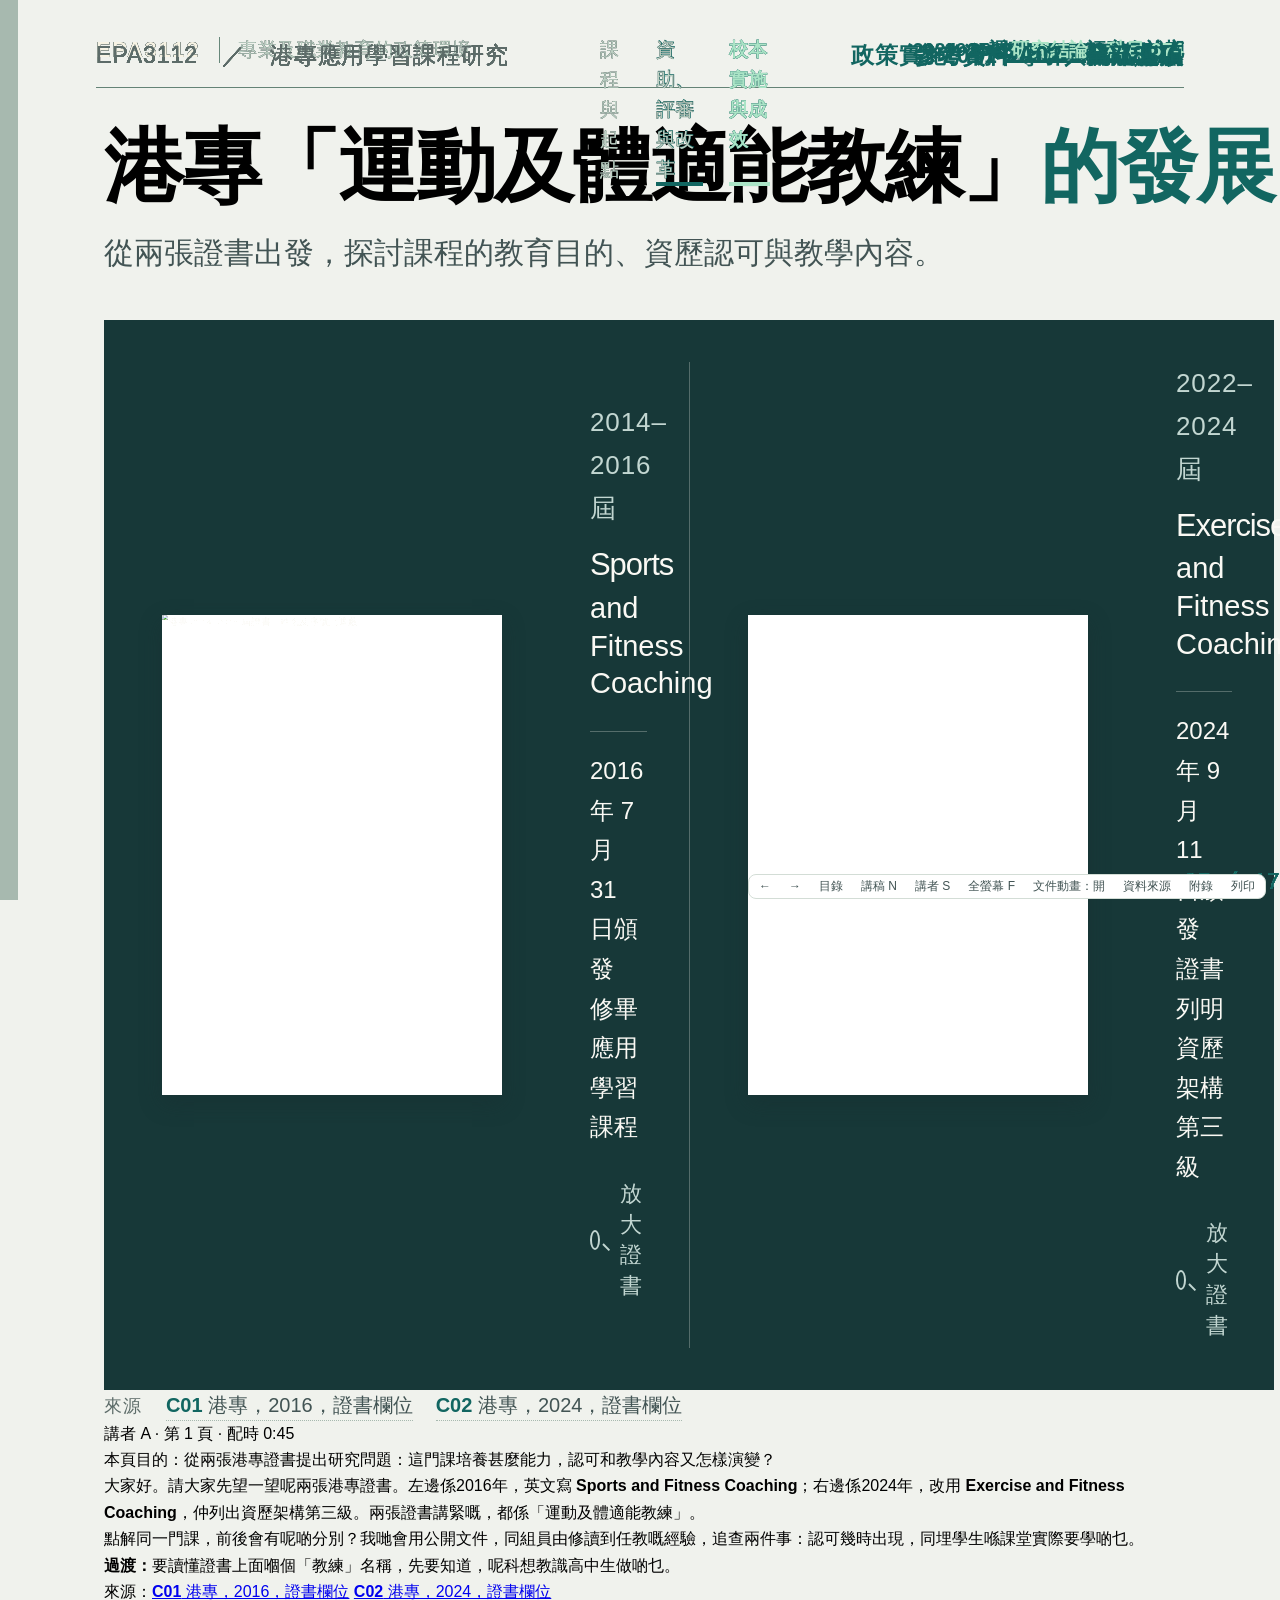
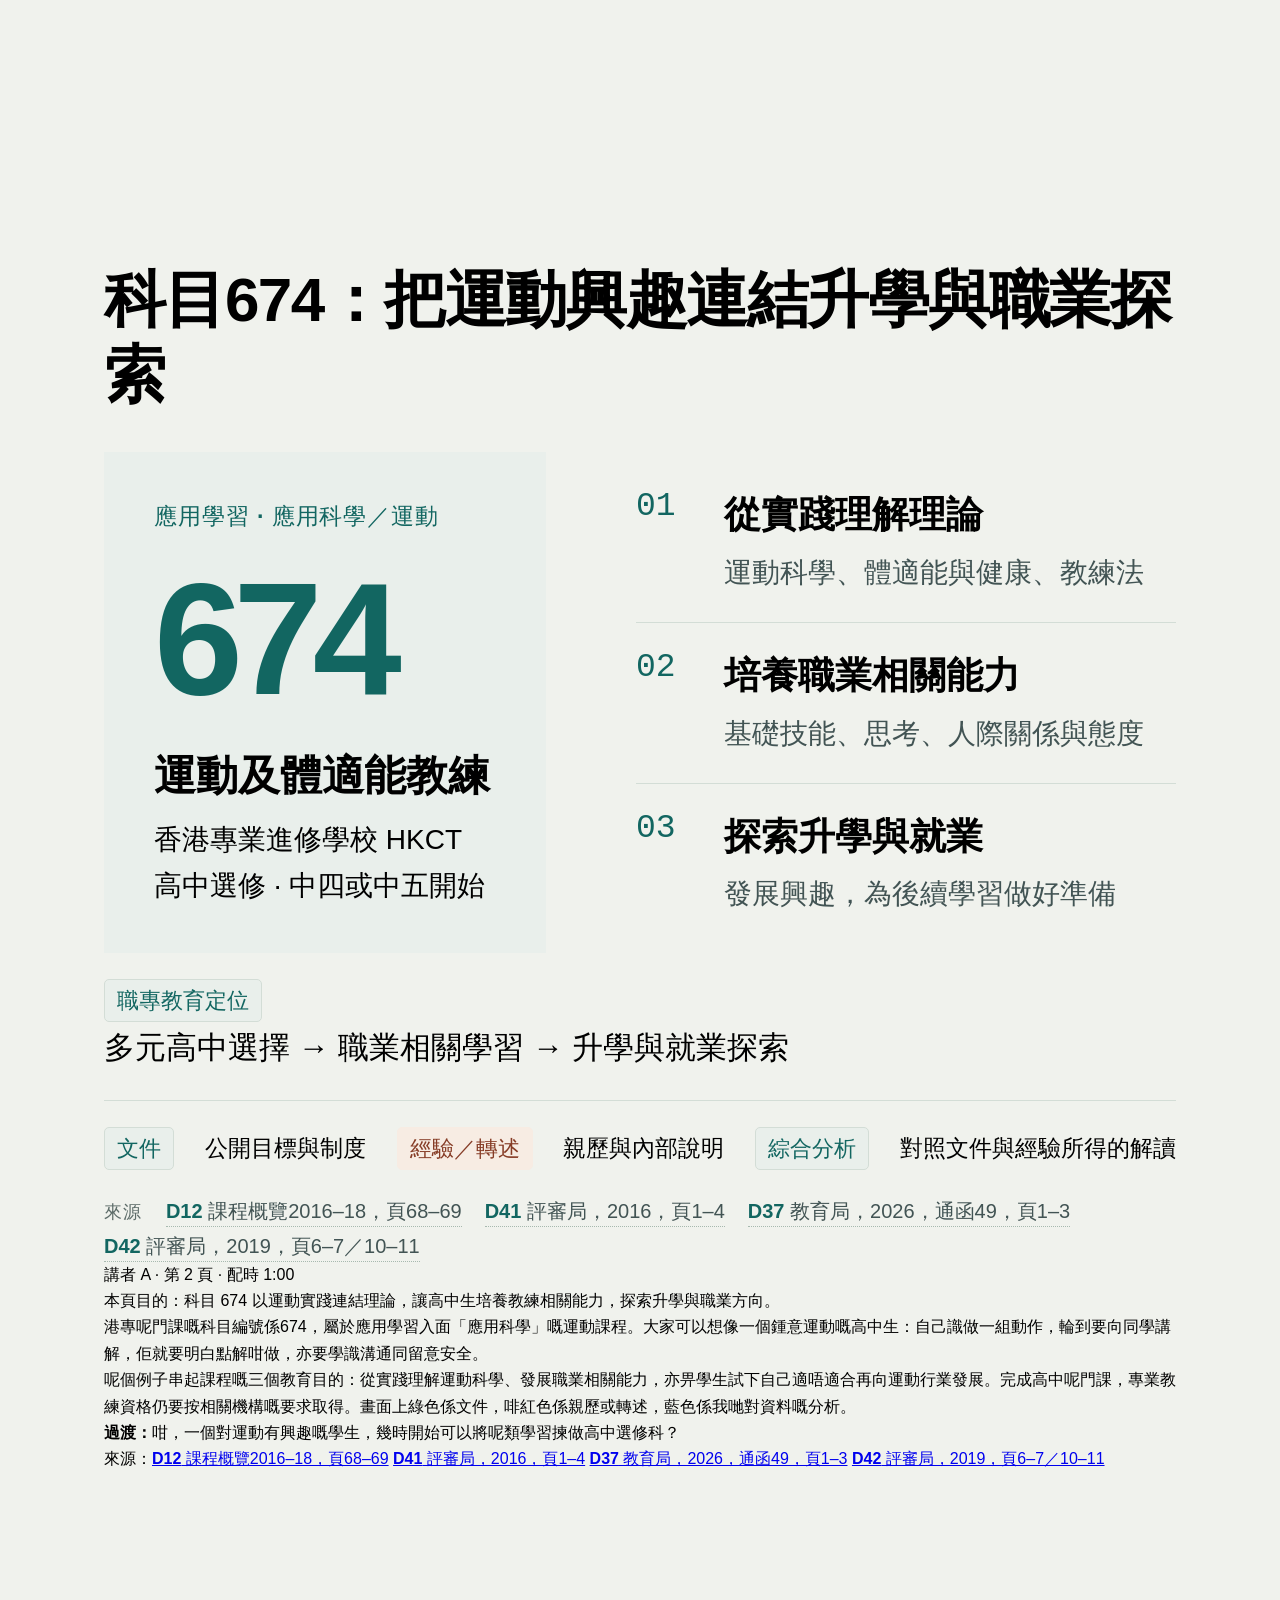
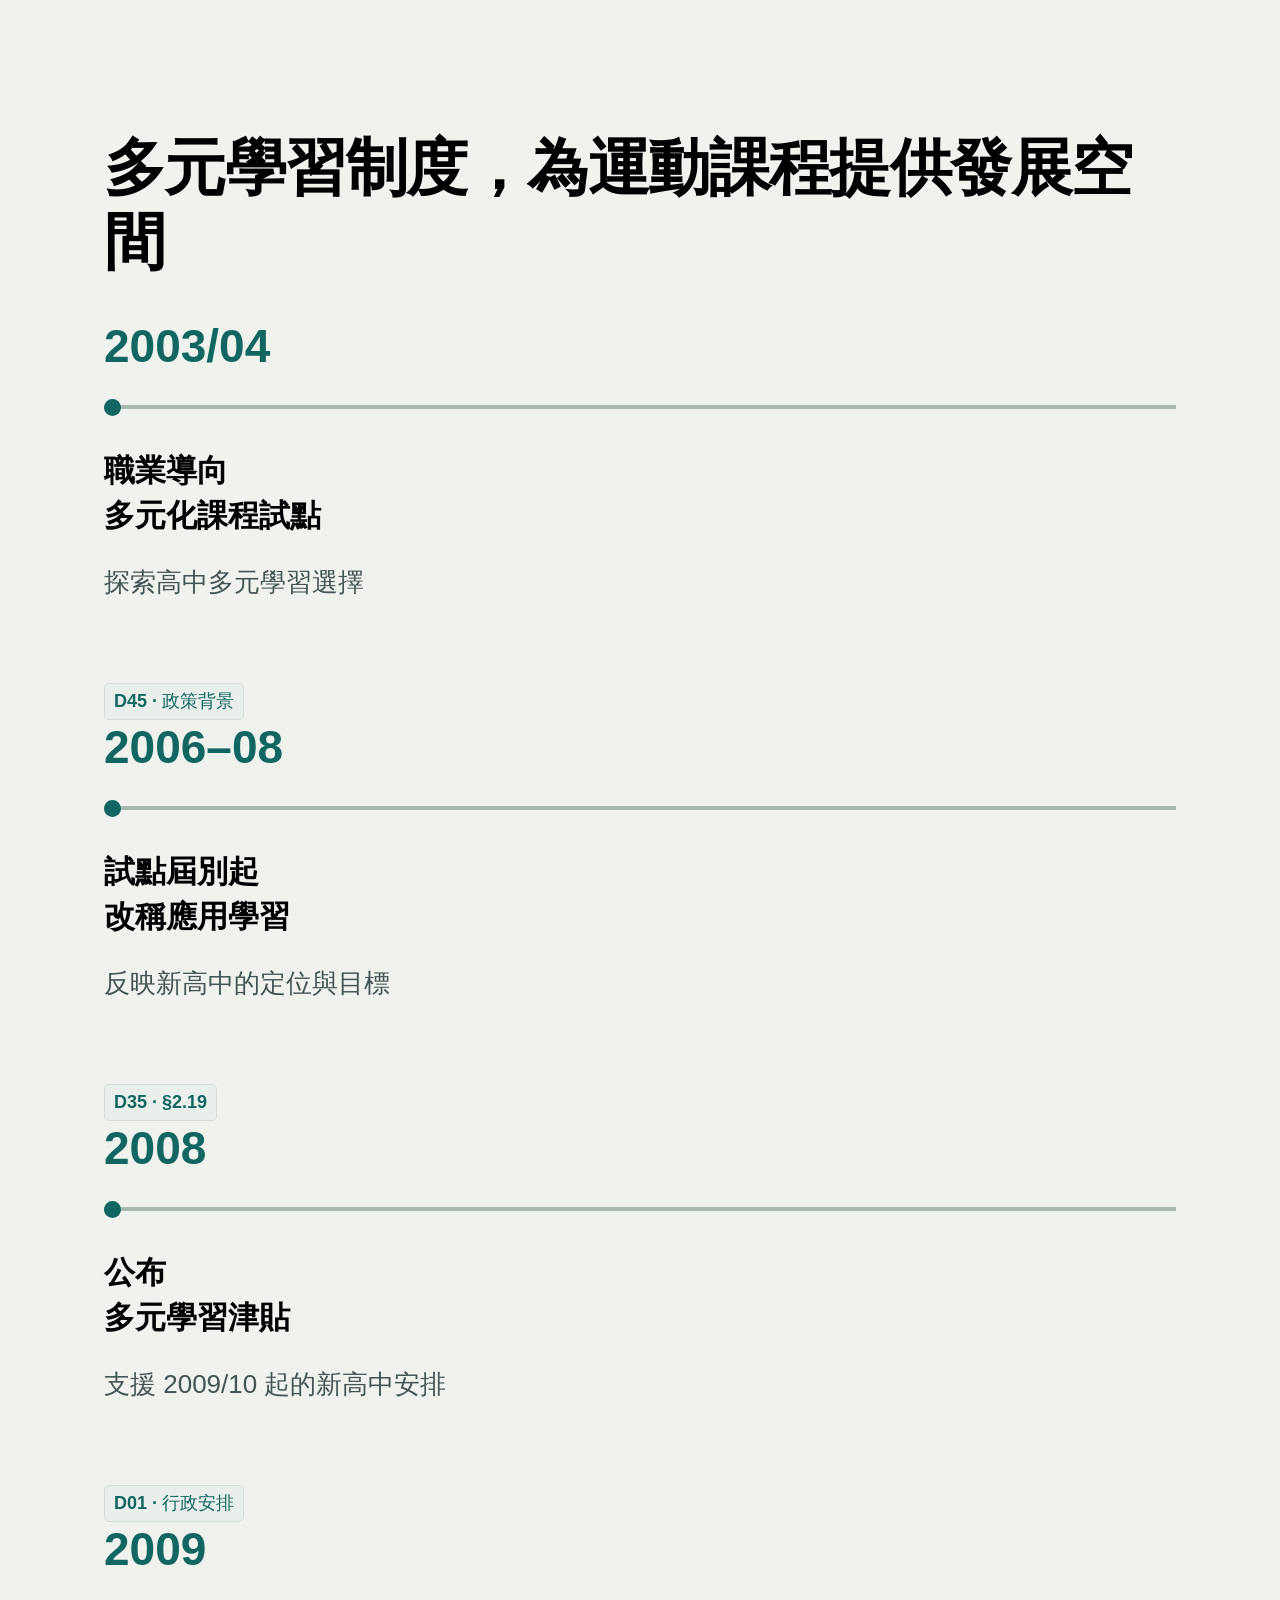
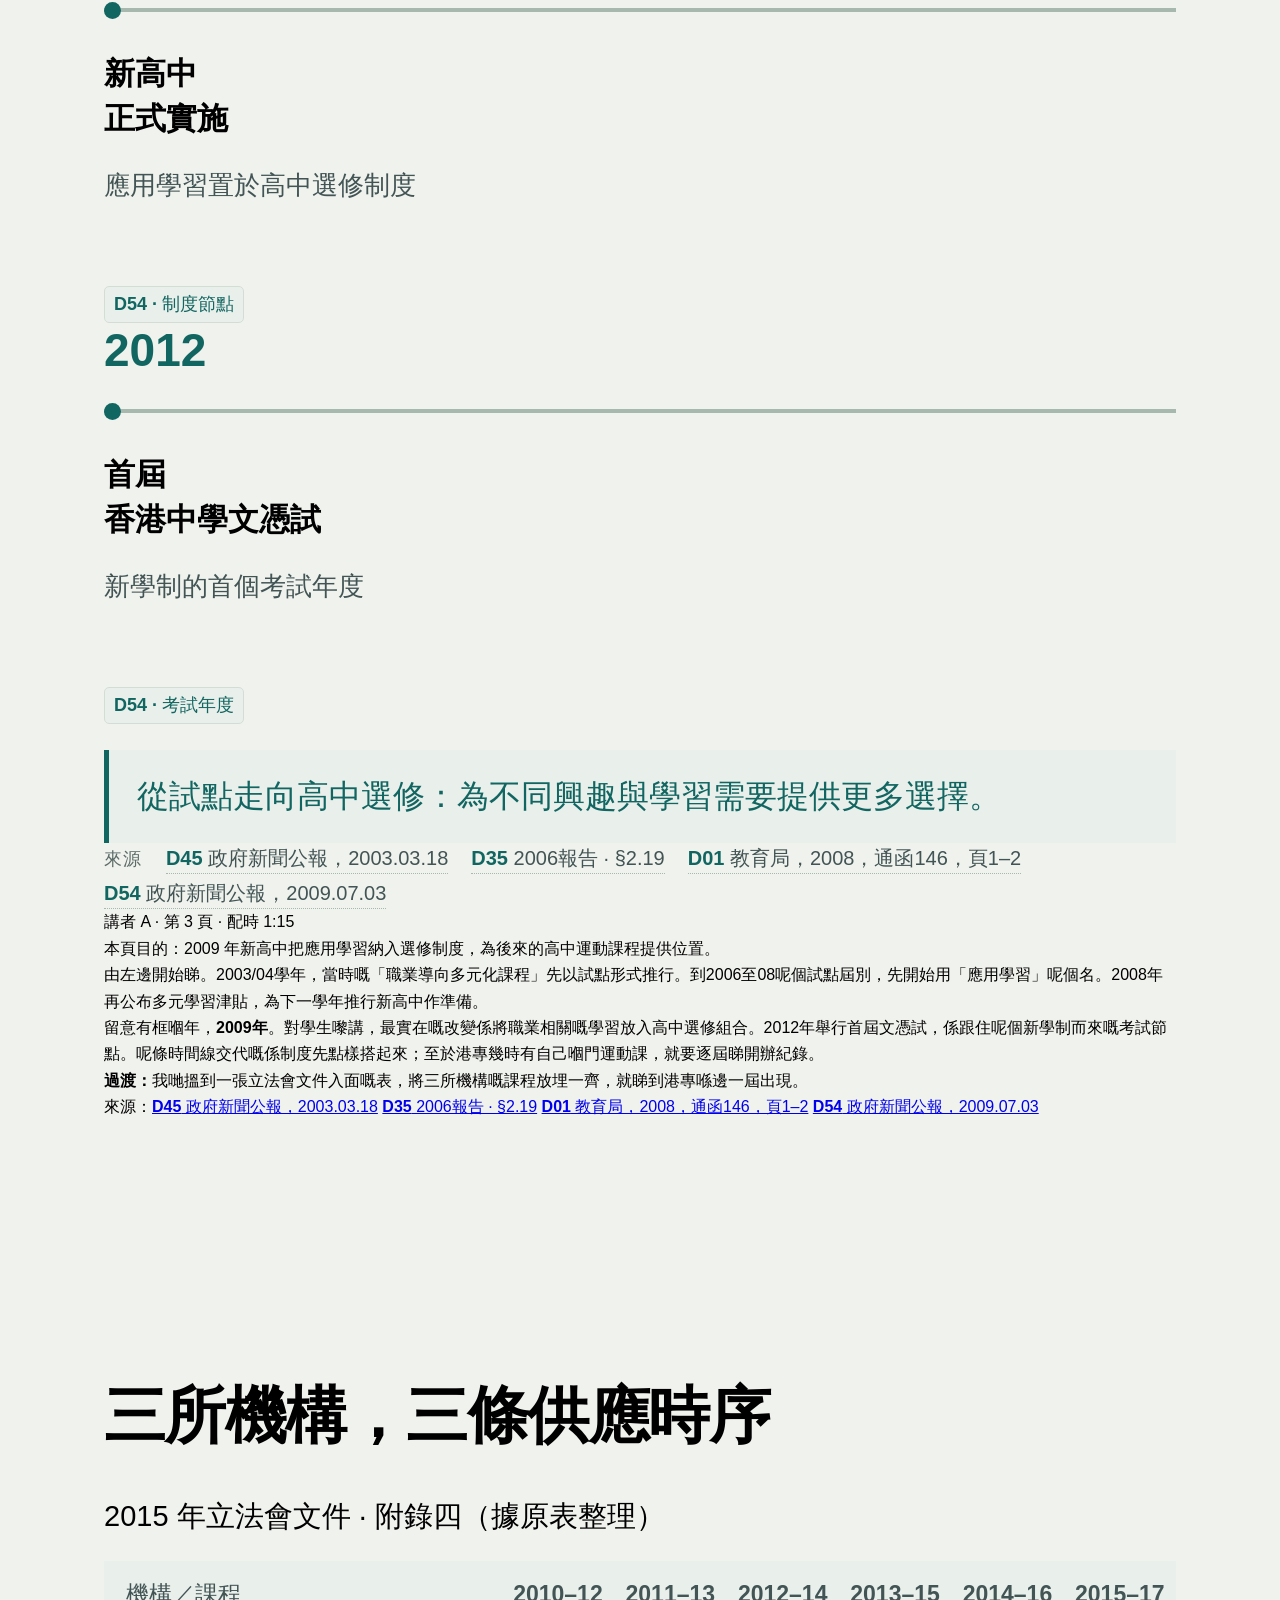
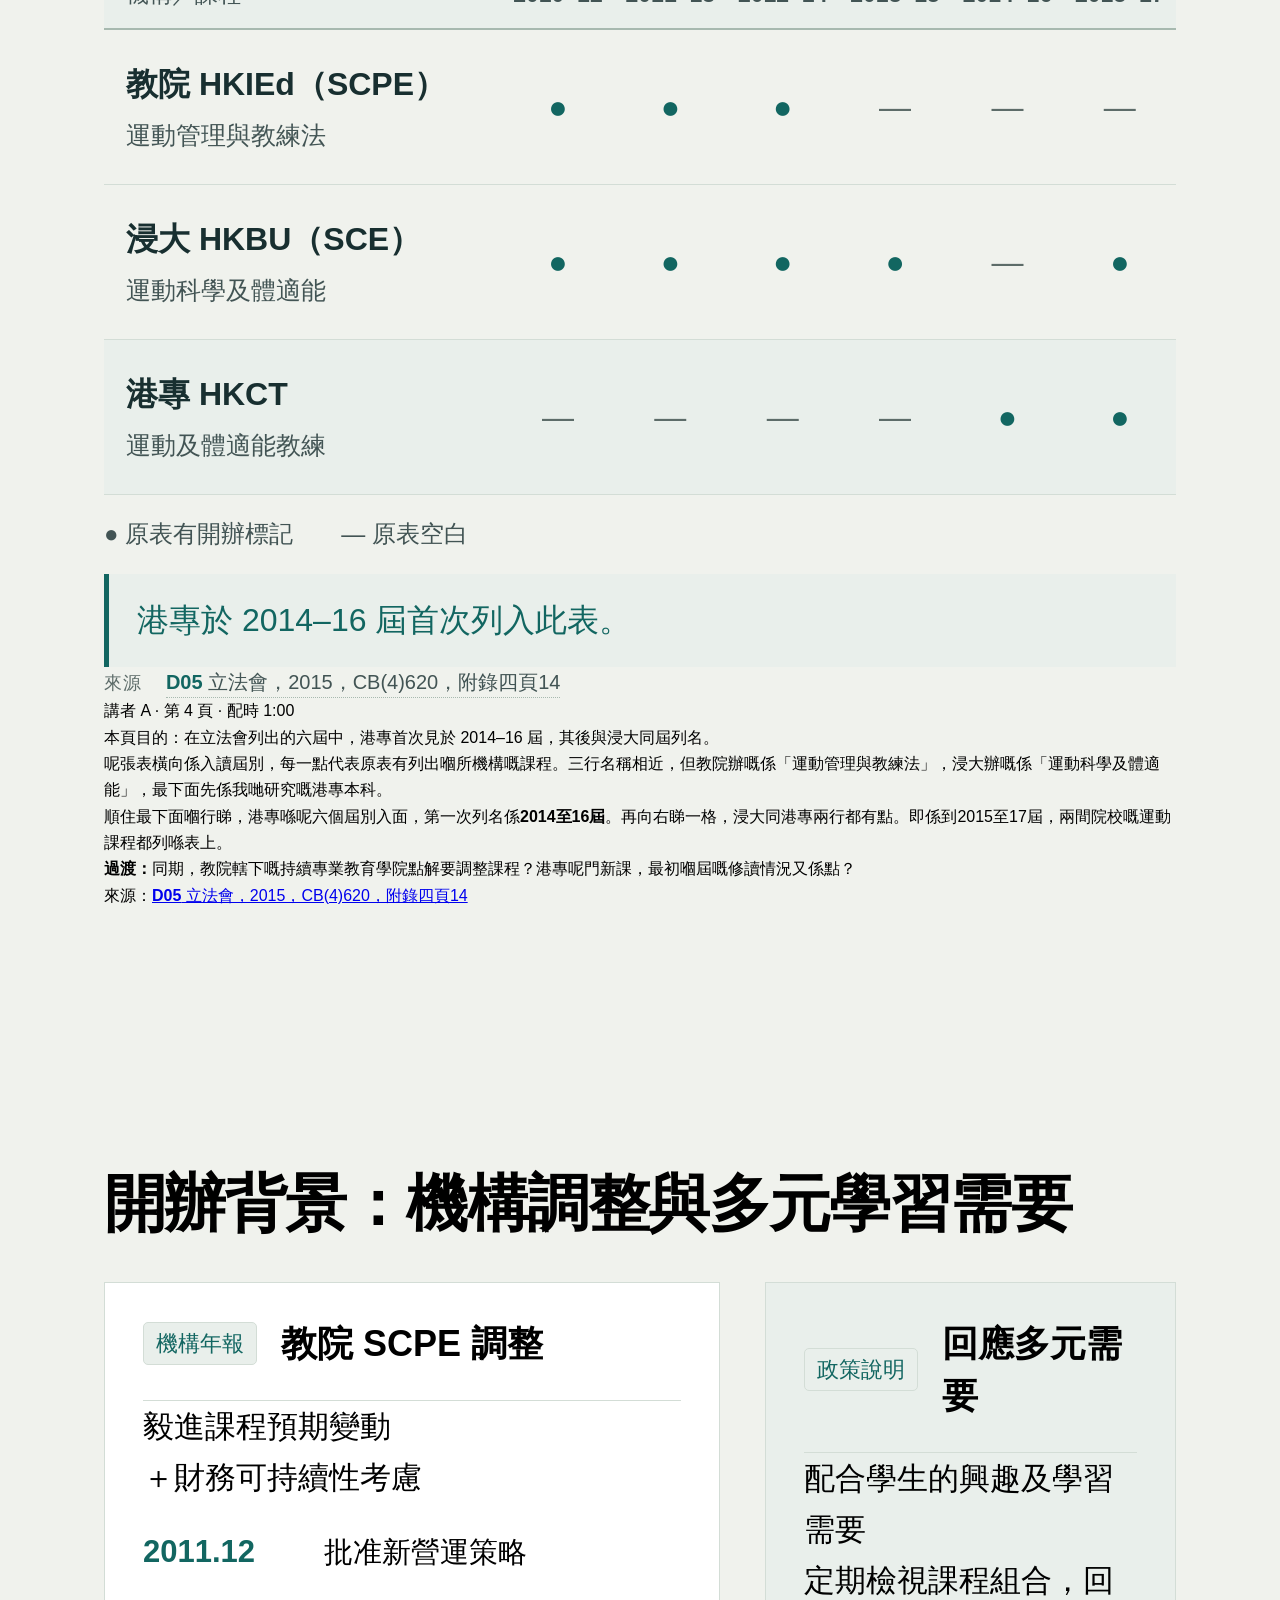
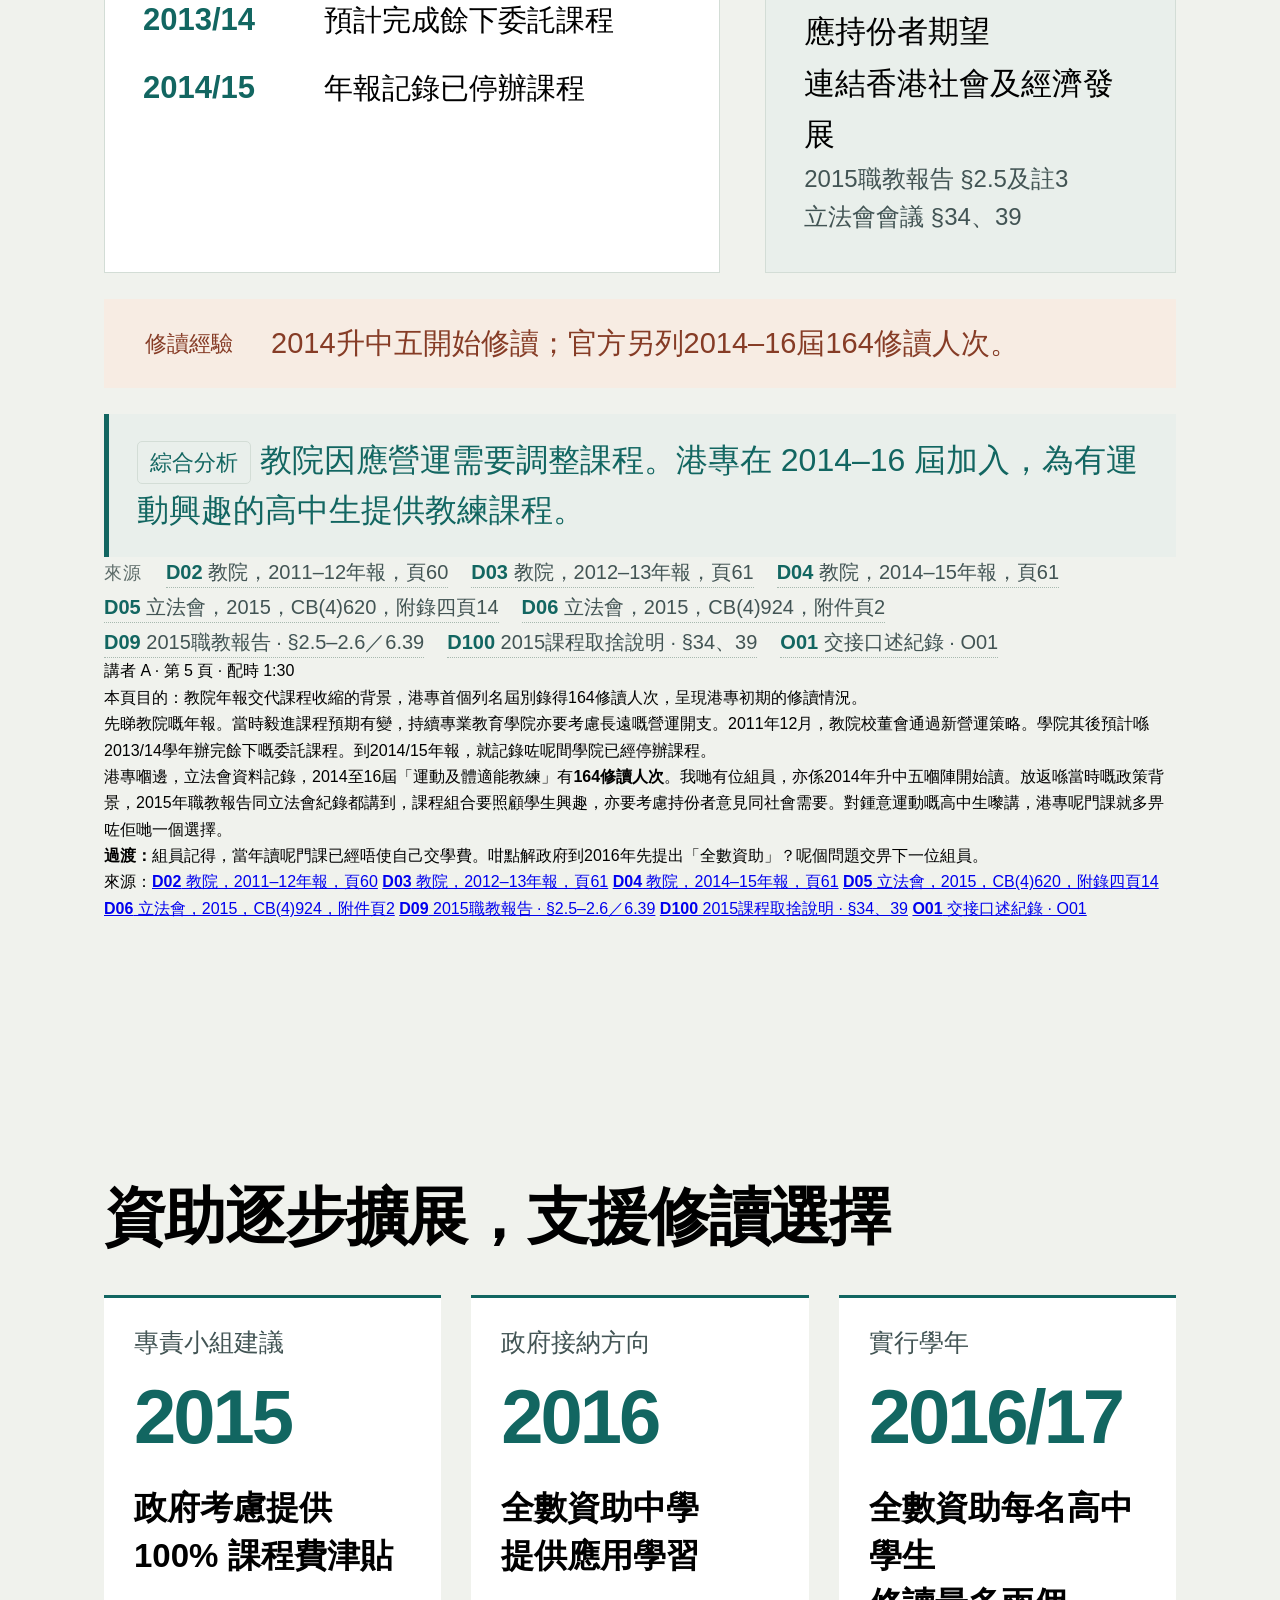
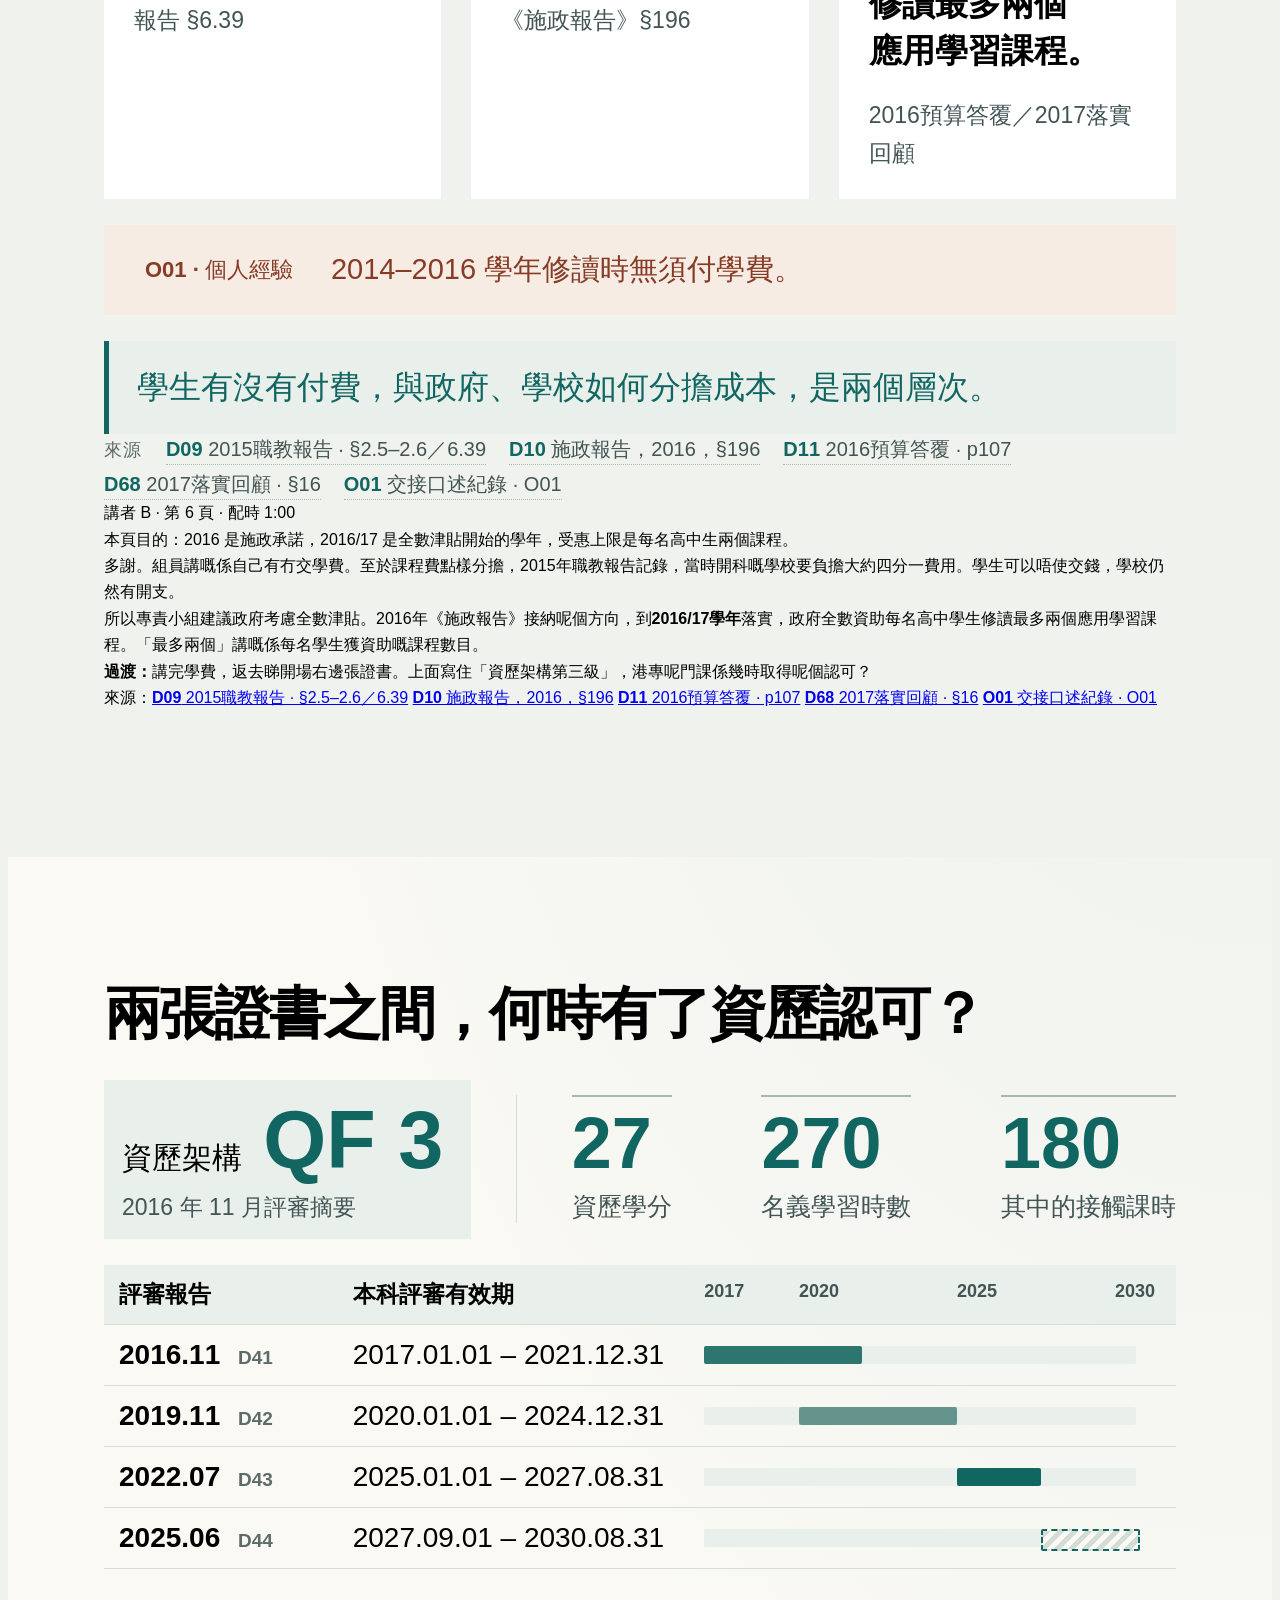
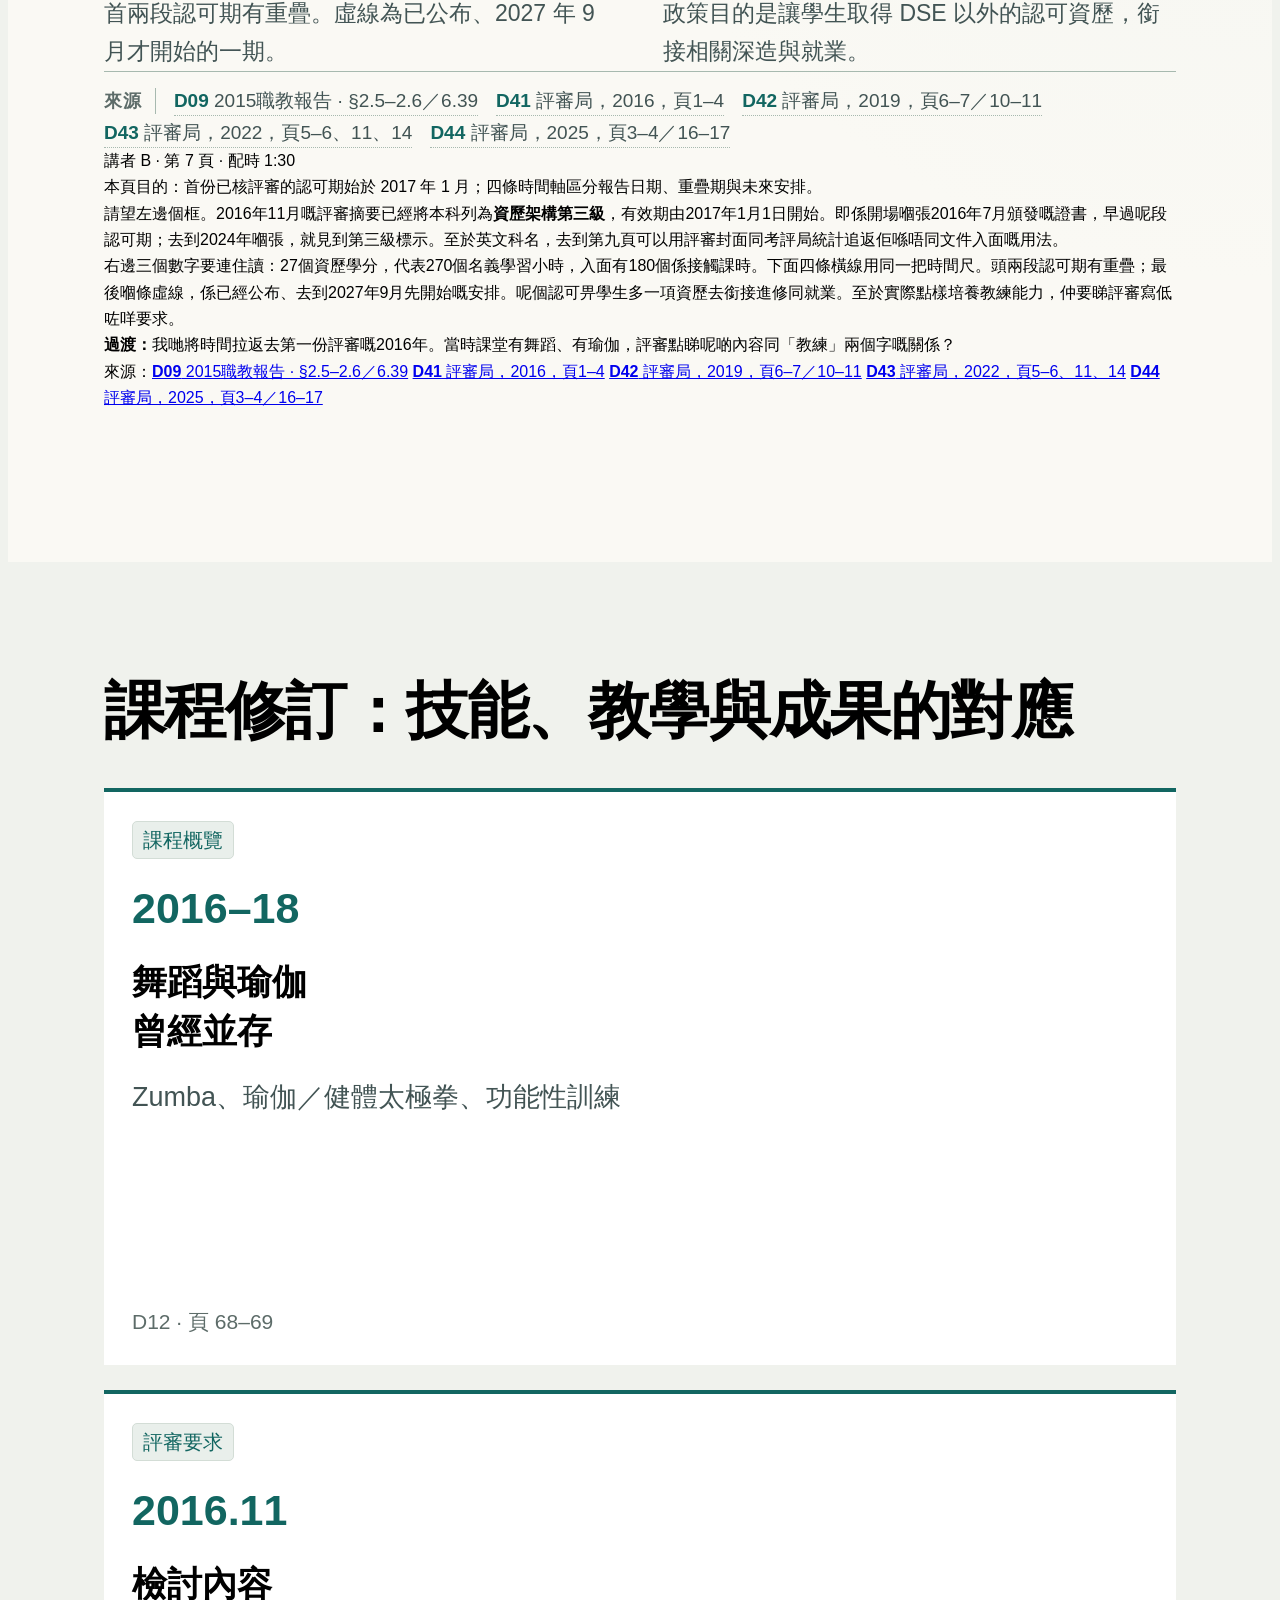
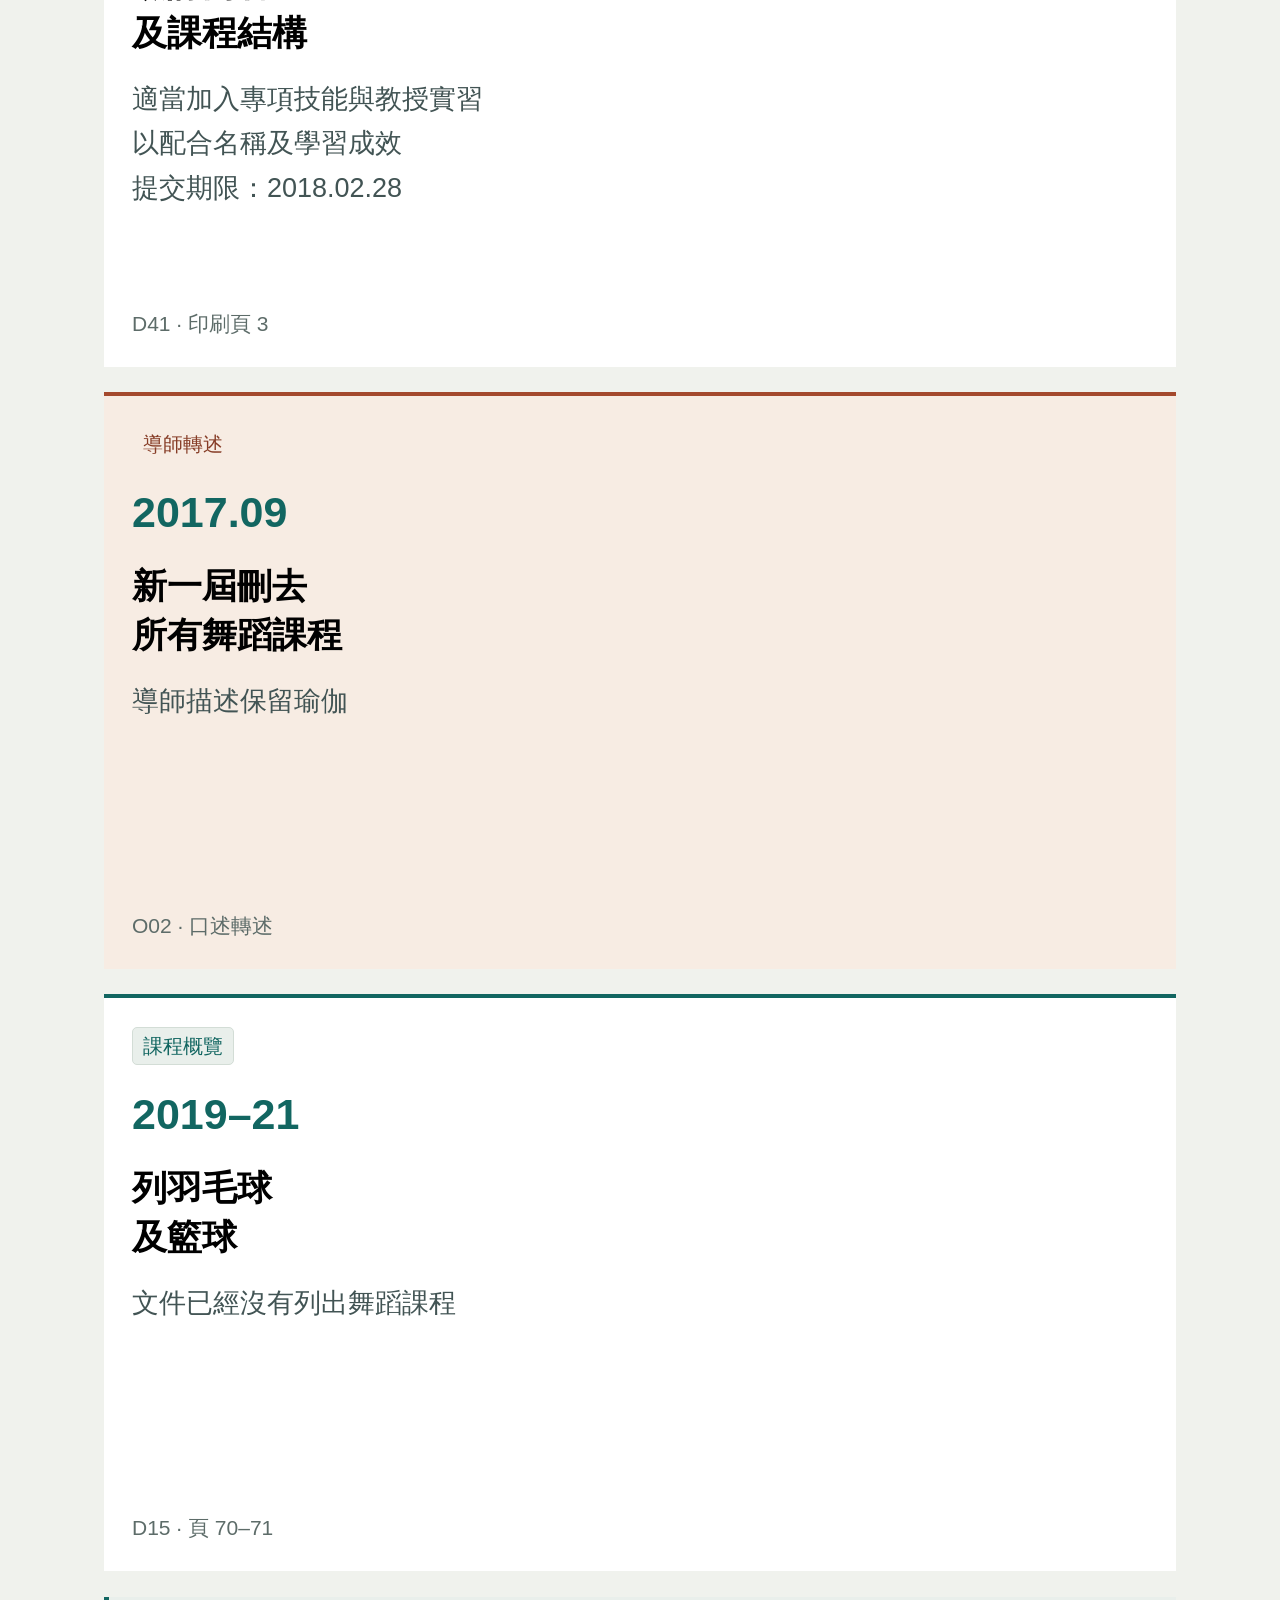
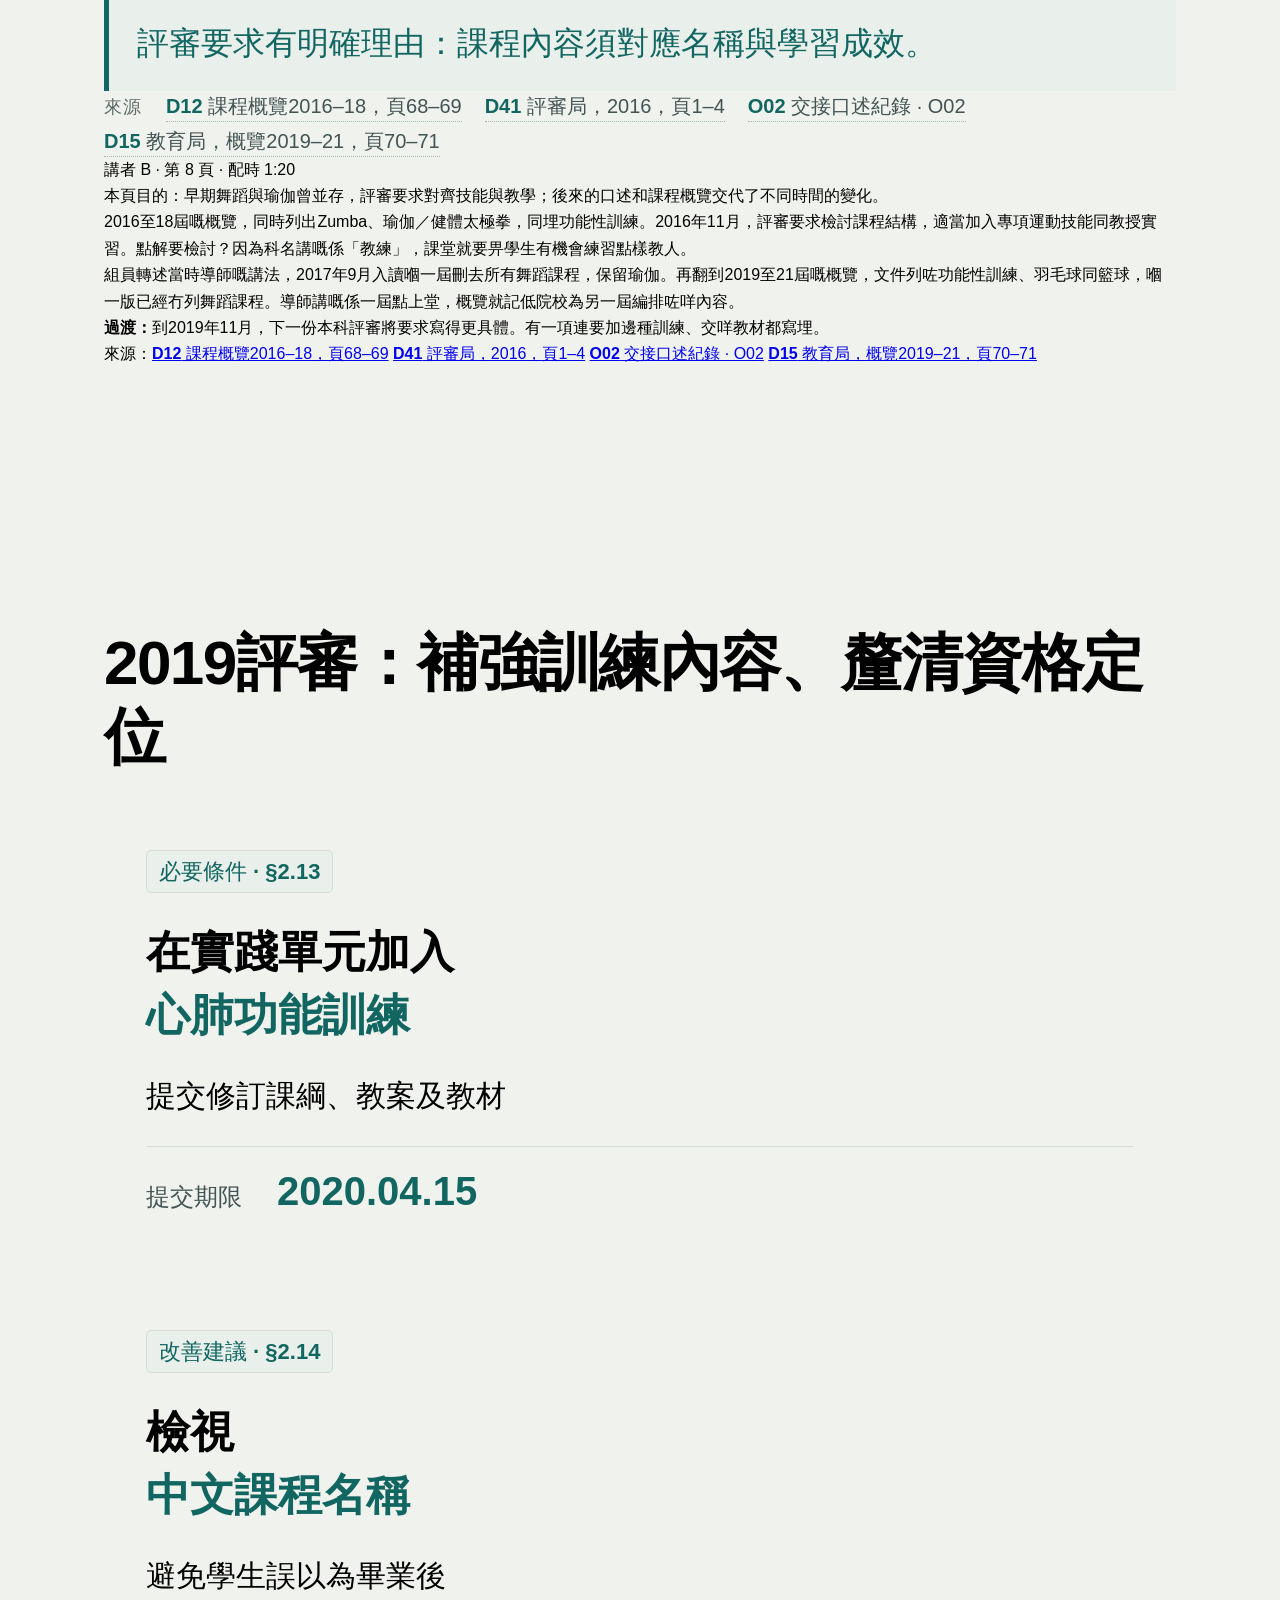
==== commit 8eb8b353: "補充第12頁校舍政策與講者稿，修正講者視窗還原位置後空白" ====
--- a/index.html
+++ b/index.html
@@ -7,7 +7,7 @@
 <link rel="stylesheet" href="assets/base.css?v=786791775484">
 <link rel="stylesheet" id="theme-link" href="assets/themes/academic-paper.css?v=56f098bd8037">
 <link rel="stylesheet" href="assets/animations/animations.css?v=3bc36127d7e4">
-<link rel="stylesheet" href="style.css?v=f9812c9f95e7">
+<link rel="stylesheet" href="style.css?v=86584c1a308c">
 <link rel="stylesheet" href="motion.css?v=71d61eb31d2a">
 <link rel="stylesheet" href="revision.css?v=7b0175889697">
 <link rel="stylesheet" href="heading-font.css?v=e8a43fb0f10c">
@@ -387,7 +387,7 @@
 <div class="pathways" data-focus="progression-paths"><h3>課程及院校提出的路徑</h3><div><b>相關升學</b><p>相關高級文憑、運動學士等課程</p></div><div><b>職業領域</b><p>體適能、運動活動及康體設施</p></div></div>
 <p class="fine">港專現行課程頁亦列馬鞍山為模式一上課地點。學生可按興趣銜接相關課程，入學及專業資格各有要求。</p></div>
 <footer class="deck-footer"><div class="source-refs"><span class="source-label">來源</span><a href="appendix.html#O01" data-source="O01"><b>O01</b> 交接口述紀錄 · O01</a> <a href="appendix.html#D12" data-source="D12"><b>D12</b> 課程概覽2016–18，頁68–69</a> <a href="appendix.html#D15" data-source="D15"><b>D15</b> 教育局，概覽2019–21，頁70–71</a> <a href="appendix.html#D26" data-source="D26"><b>D26</b> 港專課程網頁，查閱2026.11.16</a> <a href="appendix.html#D101" data-source="D101"><b>D101</b> 港專運動升學路徑理念</a> <a href="appendix.html#D42" data-source="D42"><b>D42</b> 評審局，2019，頁6–7／10–11</a></div><span class="page-label">12 / 17</span></footer>
-<aside class="notes"><p class="note-meta">講者 C · 第 12 頁 · 配時 0:50</p><p class="note-purpose">本頁目的：何文田與馬鞍山的紀錄交代學生在哪裏上課，院校列出的進修方向則連回職業探索的目的。</p><p>我2014至16年讀呢科，逢星期六去何文田。嗰度空間唔大，好多堂喺課室上，做實習主要靠健身室同禮堂。2016至18屆嘅概覽，模式一仲列住何文田同馬鞍山。</p><p>大家記唔記得第八頁嗰本2019至21屆概覽？入面列咗羽毛球同籃球。揭返前一頁睇，同一屆模式一嘅上堂地點，已經集中喺兩個馬鞍山校園。以籃球為例，有標準球場，試教嗰陣就有空間安排隊員企位、分組同走位。對學做教練嘅人，上堂地點會影響佢可以點樣練習帶人。</p><p>有咗呢啲經驗，同學再諗升學，就可以判斷運動相關高級文憑係咪適合自己。</p><p class="transition"><strong>過渡：</strong>概覽記低咗上堂地點，亦記低每一屆學啲乜。下一頁，我哋追返瑜伽幾時變成運動伸展。</p><p class="note-ref">來源：<a href="appendix.html#O01" target="_blank" rel="noopener"><b>O01</b> 交接口述紀錄 · O01</a> <a href="appendix.html#D12" target="_blank" rel="noopener"><b>D12</b> 課程概覽2016–18，頁68–69</a> <a href="appendix.html#D15" target="_blank" rel="noopener"><b>D15</b> 教育局，概覽2019–21，頁70–71</a> <a href="appendix.html#D26" target="_blank" rel="noopener"><b>D26</b> 港專課程網頁，查閱2026.11.16</a> <a href="appendix.html#D101" target="_blank" rel="noopener"><b>D101</b> 港專運動升學路徑理念</a> <a href="appendix.html#D42" target="_blank" rel="noopener"><b>D42</b> 評審局，2019，頁6–7／10–11</a></p></aside></section><section class="slide" data-layout="course-edition" data-title="由瑜伽到伸展，課綱改了甚麼？" data-speaker="C" aria-label="第13頁：由瑜伽到伸展，課綱改了甚麼？">
+<aside class="notes"><p class="note-meta">講者 C · 第 12 頁 · 配時 0:50</p><p class="note-purpose">本頁目的：何文田與馬鞍山的紀錄交代學生在哪裏上課，院校列出的進修方向則連回職業探索的目的。</p><p>我讀呢科嗰陣，何文田地方細，實習主要靠健身室同禮堂。</p><p>2013年2月，教育局透過「批地計劃」推出馬鞍山一所空置校舍，幫非牟利院校改善自資專上課程嘅教學環境。8月港專獲批。《星島日報》報道，月租一蚊。港專話會將運動與體適能等高級文憑課程搬入去，咁就方便集中用實習場地同器材。</p><p>返到我哋呢科，2016至18屆模式一仲列何文田同馬鞍山。到第八頁嗰本2019至21屆概覽，就只列兩個馬鞍山校園，亦列咗羽毛球同籃球。有球場，學生試教籃球就可以分組練走位，試過帶隊，再諗想唔想讀運動相關高級文憑。</p><p class="transition"><strong>過渡：</strong>除咗場地，教嘅內容亦有變。瑜伽幾時變成運動伸展？</p><p class="note-ref">來源：<a href="appendix.html#O01" target="_blank" rel="noopener"><b>O01</b> 交接口述紀錄 · O01</a> <a href="appendix.html#D12" target="_blank" rel="noopener"><b>D12</b> 課程概覽2016–18，頁68–69</a> <a href="appendix.html#D15" target="_blank" rel="noopener"><b>D15</b> 教育局，概覽2019–21，頁70–71</a> <a href="appendix.html#D26" target="_blank" rel="noopener"><b>D26</b> 港專課程網頁，查閱2026.11.16</a> <a href="appendix.html#D101" target="_blank" rel="noopener"><b>D101</b> 港專運動升學路徑理念</a> <a href="appendix.html#D42" target="_blank" rel="noopener"><b>D42</b> 評審局，2019，頁6–7／10–11</a> <a href="appendix.html#D106" target="_blank" rel="noopener"><b>D106</b> 教育局，批地計劃</a> <a href="appendix.html#D107" target="_blank" rel="noopener"><b>D107</b> 教育局，邀請申請校舍，2013.02.19</a> <a href="appendix.html#D108" target="_blank" rel="noopener"><b>D108</b> 教育局，校舍分配結果，2013.08.05</a> <a href="appendix.html#D109" target="_blank" rel="noopener"><b>D109</b> 《星島日報》，港專獲批校舍，2013.08.06</a></p></aside></section><section class="slide" data-layout="course-edition" data-title="由瑜伽到伸展，課綱改了甚麼？" data-speaker="C" aria-label="第13頁：由瑜伽到伸展，課綱改了甚麼？">
 <div class="slide-top"><span class="masthead"><b>EPA3112</b><span>專業及職業教育的政策環境</span></span><span class="chapter-strip"><span class="chapter-part">課程與起點</span><span class="chapter-part">資助、評審與改革</span><span class="chapter-part here">校本實施與成效</span></span><span class="section-mark">2024–25 文件 · 2027／28 DSE</span></div>
 <h2>由瑜伽到伸展，課綱改了甚麼？</h2><div class="slide-content"><div class="version-layout"><div class="version-sheet">
 <table class="t versions"><thead><tr><th>文件日期</th><th>文件／適用版本</th><th>列出的內容</th></tr></thead><tbody data-anim="stagger-list">
@@ -417,17 +417,17 @@
 <h2>港專「運動及體適能教練」｜從評估體能到帶領訓練</h2><div class="slide-content"><div class="closing-grid policy-closing"><article><h3>認可如何落到實習？</h3><p>本科自 2017 年起獲 QF 第 3 級認可。2019 年評審要求把心肺功能訓練納入實踐單元。</p></article><article><h3>學生怎樣接受評核？</h3><p>2025 DSE 要求學生分組為指定群組設計並實施訓練。這項課業佔本科總分 30%。</p></article><article><h3>伸展怎樣連到教學？</h3><p>2026–28 課綱用 20 小時教伸展方法及安全，另有 60 小時涵蓋教練、編寫教案及試教。</p></article></div>
 <div class="result-band"><div class="case-result"><span>2016 DSE · 科目 674 達標或以上</span><b>85.1<span>%</span></b><p>134 人報考。這個比例按 101 名符合出席要求的考生計算。</p></div><div class="open-question" data-focus="closing-analysis"><span class="tag inference">綜合分析</span><p>兩張證書記下資歷的變化。從瑜伽到伸展，課堂內容有變，學生仍要學會按學員的體能選擇練習，並安全地示範和帶領訓練。</p></div></div><p class="closing-link">2016 年的成績早於伸展單元修訂。要了解改動對教學的影響，還需比較不同屆別學生的試教表現。</p></div>
 <footer class="deck-footer"><div class="source-refs"><span class="source-label">來源</span><a href="appendix.html#C01" data-source="C01"><b>C01</b> 港專，2016，證書欄位</a> <a href="appendix.html#C02" data-source="C02"><b>C02</b> 港專，2024，證書欄位</a> <a href="appendix.html#D41" data-source="D41"><b>D41</b> 評審局，2016，頁1–4</a> <a href="appendix.html#D42" data-source="D42"><b>D42</b> 評審局，2019，頁6–7／10–11</a> <a href="appendix.html#D30" data-source="D30"><b>D30</b> 考評局，674 評核方案，課業 7</a> <a href="appendix.html#D36" data-source="D36"><b>D36</b> 教育局，2026–28 課綱，頁 1–2、4–5</a> <a href="appendix.html#D87" data-source="D87"><b>D87</b> 考評局，2016 統計，表 7f</a></div><span class="page-label">15 / 17</span></footer>
-<aside class="notes"><p class="note-meta">講者 C · 第 15 頁 · 配時 1:00</p><p class="note-purpose">本頁目的：回到兩張證書，用本科評審、實際評核和新課綱說明學生如何學習評估、設計及帶領訓練。</p><p>睇返起點，2016年有101名本科考生符合出席要求，當中85.1%達標或以上。呢個數字講嘅係當屆表現，時間上早過今次伸展單元嘅修訂。</p><p>再望返開場兩張證書。呢科喺2017年取得資歷架構第三級認可，2019年評審要求喺實踐單元加入心肺訓練。到2025年文憑試，最能夠睇到「教練」兩個字嘅，係佔總分三成嗰份課業：三至四人一組，為指定對象設計訓練計劃，仲要親身帶住佢哋做。</p><p>所以，返到開場嘅問題：自己識做一個動作，同識教人做，差喺邊度？喺港專呢門課，學生要先睇學員嘅體能，再揀適合佢哋嘅練習，最後講得清楚、帶得安全。</p><p class="transition"><strong>過渡：</strong>多謝大家，歡迎提問。</p><p class="note-ref">來源：<a href="appendix.html#C01" target="_blank" rel="noopener"><b>C01</b> 港專，2016，證書欄位</a> <a href="appendix.html#C02" target="_blank" rel="noopener"><b>C02</b> 港專，2024，證書欄位</a> <a href="appendix.html#D41" target="_blank" rel="noopener"><b>D41</b> 評審局，2016，頁1–4</a> <a href="appendix.html#D42" target="_blank" rel="noopener"><b>D42</b> 評審局，2019，頁6–7／10–11</a> <a href="appendix.html#D30" target="_blank" rel="noopener"><b>D30</b> 考評局，674 評核方案，課業 7</a> <a href="appendix.html#D36" target="_blank" rel="noopener"><b>D36</b> 教育局，2026–28 課綱，頁 1–2、4–5</a> <a href="appendix.html#D87" target="_blank" rel="noopener"><b>D87</b> 考評局，2016 統計，表 7f</a></p></aside></section><section class="slide reference-slide" data-title="資料來源（1/2）｜正文及逐字稿的公開文件" data-speaker="R" aria-label="第16頁：資料來源（1/2）｜正文及逐字稿的公開文件">
-<div class="slide-top"><span>EPA3112　／　港專應用學習課程研究</span><span class="section-mark">參考資料 A01 · 全部79項</span></div>
-<h2>資料來源（1/2）｜正文及逐字稿的公開文件</h2><div class="slide-content"><p class="bib-intro">正文及逐字稿引用 43 項公開文件。證書、修讀及任教經驗列於下一頁。</p><div class="bibliography-columns"><div class="bibliography-list"><article class="bib-entry" data-bibliography-id="D01"><span class="bib-id">D01</span><div class="bib-copy"><h3><a href="appendix.html#D01" data-source="D01">教育局通函146/2008：多元學習津貼的撥款安排</a></h3><p class="bib-meta">2008-09-26；PDF 1–2，§2–6<span class="bib-flag"></span></p></div></article><article class="bib-entry" data-bibliography-id="D02"><span class="bib-id">D02</span><div class="bib-copy"><h3><a href="appendix.html#D02" data-source="D02">香港教育學院2011–12年報</a></h3><p class="bib-meta">2011–12年報；記述2011-12決策；印刷60／PDF62，司庫報告SCPE段落<span class="bib-flag"></span></p></div></article><article class="bib-entry" data-bibliography-id="D03"><span class="bib-id">D03</span><div class="bib-copy"><h3><a href="appendix.html#D03" data-source="D03">香港教育學院2012–13年報</a></h3><p class="bib-meta">2012–13年報；印刷61／PDF64，SCPE段落<span class="bib-flag"></span></p></div></article><article class="bib-entry" data-bibliography-id="D04"><span class="bib-id">D04</span><div class="bib-copy"><h3><a href="appendix.html#D04" data-source="D04">香港教育學院2014–15年報</a></h3><p class="bib-meta">2014–15年報；印刷61／PDF63，SCPE段落<span class="bib-flag"></span></p></div></article><article class="bib-entry" data-bibliography-id="D05"><span class="bib-id">D05</span><div class="bib-copy"><h3><a href="appendix.html#D05" data-source="D05">立法會CB(4)620/14-15(02)：高中應用學習課程的推行</a></h3><p class="bib-meta">2015-03-16；附錄四，印刷／PDF14<span class="bib-flag"></span></p></div></article><article class="bib-entry" data-bibliography-id="D06"><span class="bib-id">D06</span><div class="bib-copy"><h3><a href="appendix.html#D06" data-source="D06">立法會CB(4)924/14-15(01)：補充資料</a></h3><p class="bib-meta">2015-05；附件印刷1–2／PDF2–3（164人次見印刷2）<span class="bib-flag"></span></p></div></article><article class="bib-entry" data-bibliography-id="D09"><span class="bib-id">D09</span><div class="bib-copy"><h3><a href="appendix.html#D09" data-source="D09">2015年推廣職業教育專責小組報告</a></h3><p class="bib-meta">2015-07；印刷21／PDF22，§2.5–2.6及註3；印刷87–88／PDF88–89，§6.36–6.39<span class="bib-flag"></span></p></div></article><article class="bib-entry" data-bibliography-id="D10"><span class="bib-id">D10</span><div class="bib-copy"><h3><a href="appendix.html#D10" data-source="D10">2016年施政報告全文（八）</a></h3><p class="bib-meta">2016-01-13；第196段<span class="bib-flag"></span></p></div></article><article class="bib-entry" data-bibliography-id="D11"><span class="bib-id">D11</span><div class="bib-copy"><h3><a href="appendix.html#D11" data-source="D11">立法會：2016–17開支預算教育局答覆</a></h3><p class="bib-meta">2016–17開支預算；EDB019：第18節EDB-1印刷37–38／PDF60–61；EDB040：印刷107／PDF130，答覆1(d)<span class="bib-flag"></span></p></div></article><article class="bib-entry" data-bibliography-id="D12"><span class="bib-id">D12</span><div class="bib-copy"><h3><a href="appendix.html#D12" data-source="D12">應用學習課程概覽2016–18（中華基督教會銘基書院保存版本）</a></h3><p class="bib-meta">2016–18屆概覽；印刷／PDF68–69<span class="bib-flag"></span></p></div></article><article class="bib-entry" data-bibliography-id="D15"><span class="bib-id">D15</span><div class="bib-copy"><h3><a href="appendix.html#D15" data-source="D15">教育局應用學習課程概覽2019–21</a></h3><p class="bib-meta">2019–21屆概覽；印刷／PDF70–71<span class="bib-flag"></span></p></div></article><article class="bib-entry" data-bibliography-id="D17"><span class="bib-id">D17</span><div class="bib-copy"><h3><a href="appendix.html#D17" data-source="D17">2020年職專教育專責小組檢討報告</a></h3><p class="bib-meta">2020-01；提交2020-01-23另見D18；印刷34／PDF36，§3.7；印刷40–42／PDF42–44，§3.27–3.33<span class="bib-flag"></span></p></div></article><article class="bib-entry" data-bibliography-id="D20"><span class="bib-id">D20</span><div class="bib-copy"><h3><a href="appendix.html#D20" data-source="D20">教育局通函118/2021：2022–24年度ApL</a></h3><p class="bib-meta">2021-10-25；118/2021；PDF2，§6–8及註2<span class="bib-flag"></span></p></div></article><article class="bib-entry" data-bibliography-id="D21"><span class="bib-id">D21</span><div class="bib-copy"><h3><a href="appendix.html#D21" data-source="D21">教育局接納學校課程檢討專責小組方向性建議</a></h3><p class="bib-meta">2020-12-09；新聞公報正文及第四項安排<span class="bib-flag"></span></p></div></article><article class="bib-entry" data-bibliography-id="D22"><span class="bib-id">D22</span><div class="bib-copy"><h3><a href="appendix.html#D22" data-source="D22">2020年施政報告</a></h3><p class="bib-meta">2020年施政報告；印刷52／PDF60，第155段（以原頁影像核對）<span class="bib-flag"></span></p></div></article></div><div class="bibliography-list"><article class="bib-entry" data-bibliography-id="D24"><span class="bib-id">D24</span><div class="bib-copy"><h3><a href="appendix.html#D24" data-source="D24">教育局本科課程資料2025–27</a></h3><p class="bib-meta">2025–27屆；2025-04擬稿；PDF2，課程結構；2025年4月擬稿<span class="bib-flag"></span></p></div></article><article class="bib-entry" data-bibliography-id="D25"><span class="bib-id">D25</span><div class="bib-copy"><h3><a href="appendix.html#D25" data-source="D25">港專應用學習小冊子，2025年2月編印</a></h3><p class="bib-meta">2025-02編印；PDF1編印日期、PDF4本科頁<span class="bib-flag"></span></p></div></article><article class="bib-entry" data-bibliography-id="D26"><span class="bib-id">D26</span><div class="bib-copy"><h3><a href="appendix.html#D26" data-source="D26">港專本科現行課程網頁</a></h3><p class="bib-meta">動態網頁；2026-11-16查閱；課程結構、上課地點與模式、資歷架構欄；2026-11-16查閱<span class="bib-flag"></span></p></div></article><article class="bib-entry" data-bibliography-id="D29"><span class="bib-id">D29</span><div class="bib-copy"><h3><a href="appendix.html#D29" data-source="D29">教育局應用學習課程概覽2023–25</a></h3><p class="bib-meta">2023–25屆概覽；印刷100–101／PDF102–103，項目46<span class="bib-flag"></span></p></div></article><article class="bib-entry" data-bibliography-id="D30"><span class="bib-id">D30</span><div class="bib-copy"><h3><a href="appendix.html#D30" data-source="D30">考評局：674科2025年評核方案</a></h3><p class="bib-meta">2025考試年度；PDF1，2025年科目674評核方案，課業2、4及7<span class="bib-flag"></span></p></div></article><article class="bib-entry" data-bibliography-id="D35"><span class="bib-id">D35</span><div class="bib-copy"><h3><a href="appendix.html#D35" data-source="D35">《策動未來——應用學習（前稱職業導向教育）及特殊學校的新高中學制》</a></h3><p class="bib-meta">2006-08；印刷6–7／PDF20–21，§2.16–2.19；撮要PDF5<span class="bib-flag"></span></p></div></article><article class="bib-entry" data-bibliography-id="D36"><span class="bib-id">D36</span><div class="bib-copy"><h3><a href="appendix.html#D36" data-source="D36">教育局本科課程資料2026–28</a></h3><p class="bib-meta">2026–28屆；2025-11擬稿；PDF1學習成果、PDF2課程結構、PDF4–5學與教及課程支柱（2025年11月擬稿）<span class="bib-flag"></span></p></div></article><article class="bib-entry" data-bibliography-id="D37"><span class="bib-id">D37</span><div class="bib-copy"><h3><a href="appendix.html#D37" data-source="D37">教育局通函49/2026：2027–29年度ApL</a></h3><p class="bib-meta">2026-04-08；49/2026；印刷／PDF1–3，§3、7–9<span class="bib-flag"></span></p></div></article><article class="bib-entry" data-bibliography-id="D41"><span class="bib-id">D41</span><div class="bib-copy"><h3><a href="appendix.html#D41" data-source="D41">香港學術及職業資歷評審局 港專學程評審摘要 2016年11月</a></h3><p class="bib-meta">封面2016-11；發布2017-01-16見D60；印刷1–4／PDF2–5，評定、必要條件及§3.1課程目標<span class="bib-flag"></span></p></div></article><article class="bib-entry" data-bibliography-id="D42"><span class="bib-id">D42</span><div class="bib-copy"><h3><a href="appendix.html#D42" data-source="D42">香港學術及職業資歷評審局 港專評審摘要 2019年11月</a></h3><p class="bib-meta">封面2019-11；現場評審2019-09-25；印刷6–7／PDF7–8，§2.7–2.9；印刷10–11／PDF11–12，§2.13–2.14<span class="bib-flag"></span></p></div></article><article class="bib-entry" data-bibliography-id="D43"><span class="bib-id">D43</span><div class="bib-copy"><h3><a href="appendix.html#D43" data-source="D43">香港學術及職業資歷評審局 港專評審摘要 2022年7月</a></h3><p class="bib-meta">封面2022-07；檔名日期2022-10-05；印刷5–6／PDF6–7，§2.7–2.9；印刷11／PDF12，本科目標；印刷14／PDF15，單元表<span class="bib-flag"></span></p></div></article><article class="bib-entry" data-bibliography-id="D44"><span class="bib-id">D44</span><div class="bib-copy"><h3><a href="appendix.html#D44" data-source="D44">香港學術及職業資歷評審局 港專評審摘要 2025年6月</a></h3><p class="bib-meta">封面2025-06；檔名日期2025-07-18；印刷3–4／PDF4–5；印刷16–17／PDF17–18<span class="bib-flag"></span></p></div></article><article class="bib-entry" data-bibliography-id="D45"><span class="bib-id">D45</span><div class="bib-copy"><h3><a href="appendix.html#D45" data-source="D45">政府新聞公報 2003年高中應用學習前身試點</a></h3><p class="bib-meta">2003-03-18；2003-03-18新聞公報正文<span class="bib-flag"></span></p></div></article><article class="bib-entry" data-bibliography-id="D49"><span class="bib-id">D49</span><div class="bib-copy"><h3><a href="appendix.html#D49" data-source="D49">考評局：2022年文憑試歷年乙類科目統計</a></h3><p class="bib-meta">2022DSE統計第7節；表7f，PDF42（2021及2022英文名稱）、50（2016全體）；表7e，PDF35（日校）<span class="bib-flag"></span></p></div></article></div><div class="bibliography-list"><article class="bib-entry" data-bibliography-id="D51"><span class="bib-id">D51</span><div class="bib-copy"><h3><a href="appendix.html#D51" data-source="D51">港專應用學習小冊子 2024年5月</a></h3><p class="bib-meta">2024-05編印；PDF7本科結構<span class="bib-flag"></span></p></div></article><article class="bib-entry" data-bibliography-id="D54"><span class="bib-id">D54</span><div class="bib-copy"><h3><a href="appendix.html#D54" data-source="D54">政府新聞公報 推行高中及高等教育新學制已達里程碑</a></h3><p class="bib-meta">2009-07-03；2009-07-03新聞公報正文<span class="bib-flag"></span></p></div></article><article class="bib-entry" data-bibliography-id="D57"><span class="bib-id">D57</span><div class="bib-copy"><h3><a href="appendix.html#D57" data-source="D57">學校課程檢討專責小組最後報告 2020年9月</a></h3><p class="bib-meta">2020-09；印刷27–28／PDF34–35，§3.7.1–3.7.3<span class="bib-flag"></span></p></div></article><article class="bib-entry" data-bibliography-id="D68"><span class="bib-id">D68</span><div class="bib-copy"><h3><a href="appendix.html#D68" data-source="D68">2017年立法會教育支援文件CB(4)134/17-18(02)</a></h3><p class="bib-meta">2017-11，CB(4)134/17-18(02)；印刷／PDF4，§15–16<span class="bib-flag"></span></p></div></article><article class="bib-entry" data-bibliography-id="D69"><span class="bib-id">D69</span><div class="bib-copy"><h3><a href="appendix.html#D69" data-source="D69">教育局通函48/2025：2026–28應用學習</a></h3><p class="bib-meta">通函48/2025；2026–28年度／2028 DSE；PDF1–3，§6–10；尤其p2模式一／二、p3§10<span class="bib-flag"></span></p></div></article><article class="bib-entry" data-bibliography-id="D70"><span class="bib-id">D70</span><div class="bib-copy"><h3><a href="appendix.html#D70" data-source="D70">教育局通函95/2024：2025–27應用學習</a></h3><p class="bib-meta">通函95/2024；2025–27年度／2027 DSE；PDF2–3，§6–10<span class="bib-flag"></span></p></div></article><article class="bib-entry" data-bibliography-id="D80"><span class="bib-id">D80</span><div class="bib-copy"><h3><a href="appendix.html#D80" data-source="D80">2025/26中四開課安排（2026–28年度）</a></h3><p class="bib-meta">2025-06-30更新；2025/26中四模式一；PDF1及16；674的TA、TB班<span class="bib-flag"></span></p></div></article><article class="bib-entry" data-bibliography-id="D81"><span class="bib-id">D81</span><div class="bib-copy"><h3><a href="appendix.html#D81" data-source="D81">2025/26中五開課安排（2025–27年度）</a></h3><p class="bib-meta">2025-05-28更新；2025/26中五模式一；PDF1、29–30；674的SA–SF班<span class="bib-flag"></span></p></div></article><article class="bib-entry" data-bibliography-id="D87"><span class="bib-id">D87</span><div class="bib-copy"><h3><a href="appendix.html#D87" data-source="D87">考評局2016文憑試統計第7節</a></h3><p class="bib-meta">2016 DSE統計第7節；表7e印刷114／PDF13（日校）；表7f印刷120／PDF19（全體）<span class="bib-flag"></span></p></div></article><article class="bib-entry" data-bibliography-id="D95"><span class="bib-id">D95</span><div class="bib-copy"><h3><a href="appendix.html#D95" data-source="D95">2023政府就教育相關議案的進度報告（CB(3)676/2023(01)）</a></h3><p class="bib-meta">2023年議案跟進報告；PDF5，§16–19<span class="bib-flag"></span></p></div></article><article class="bib-entry" data-bibliography-id="D100"><span class="bib-id">D100</span><div class="bib-copy"><h3><a href="appendix.html#D100" data-source="D100">立法會教育事務委員會2015年3月16日會議紀錄（CB(4)1085/14-15）</a></h3><p class="bib-meta">會議日期2015-03-16；印刷／PDF11–13頁，第34、39、41段；第34段跨11–12頁<span class="bib-flag"></span></p></div></article><article class="bib-entry" data-bibliography-id="D101"><span class="bib-id">D101</span><div class="bib-copy"><h3><a href="appendix.html#D101" data-source="D101">港專：運動學士學位─由獎學金說起</a></h3><p class="bib-meta">頁面未明示發布日期；內文談及2018年成績及當時新辦學士課程；正文陳卓禧解釋獎學金及運動學士課程的段落；完整閱讀正文<span class="bib-flag"></span></p></div></article><article class="bib-entry" data-bibliography-id="D102"><span class="bib-id">D102</span><div class="bib-copy"><h3><a href="appendix.html#D102" data-source="D102">教育局《初中應用學習導引課程》活動表（2025–27 年度）</a></h3><p class="bib-meta">2024.05 活動 · 2025–27 年度；印刷／PDF 第28頁，科目674，網上及實體場<span class="bib-flag"></span></p></div></article><article class="bib-entry" data-bibliography-id="D103"><span class="bib-id">D103</span><div class="bib-copy"><h3><a href="appendix.html#D103" data-source="D103">教育局通函第69/2020號：應用學習課程</a></h3><p class="bib-meta">2020；69/2020；第6段（PDF頁2）、第27段（PDF頁5）及附錄一科目674（PDF頁7）<span class="bib-flag"></span></p></div></article></div></div></div>
-<footer class="deck-footer"><div class="source-refs"><span>資料核讀截至2026.11.18 · HTML點文件名稱查詳情；PDF點文件名稱開啟公開原文。完整網址、核讀狀態及使用位置見研究附錄。</span></div><span class="page-label">16 / 17</span></footer>
+<aside class="notes"><p class="note-meta">講者 C · 第 15 頁 · 配時 1:00</p><p class="note-purpose">本頁目的：回到兩張證書，用本科評審、實際評核和新課綱說明學生如何學習評估、設計及帶領訓練。</p><p>返到開場，左邊張證書係我當年喺港專讀呢科攞到嘅。我嗰陣中五先開始讀，到今日我做導師，班入面已經有中四學生。由學生變成導師，我先體會到，政策改變對一個高中生有咩意思：佢可以早一年試下，自己鍾意做運動，又鍾唔鍾意教人做運動。</p><p>呢個機會係一步步形成嘅。應用學習成為高中選修，政府其後全數資助，學校開科嘅負擔輕咗。至於學生入到課堂學啲乜，就要睇埋評審同港專點樣做。譬如評審要求喺實習加入心肺訓練；而港專用運動伸展取代瑜伽，就係課程團隊因應學校同市場需要作出嘅調整。</p><p>所以，點解我哋要研究港專呢一科？因為佢畀我哋睇到，職專教育政策最後會落到一個好具體嘅學習經歷。當一個學生要為同學揀一個合適嘅動作、解釋點解咁做，再帶住大家安全咁完成，佢就親身試過做教練要負咩責任。到佢決定畢業之後想唔想繼續讀運動、行教練呢條路，佢就有自己嘅經驗作判斷。</p><p class="transition"><strong>過渡：</strong>多謝大家。</p><p class="note-ref">來源：<a href="appendix.html#C01" target="_blank" rel="noopener"><b>C01</b> 港專，2016，證書欄位</a> <a href="appendix.html#C02" target="_blank" rel="noopener"><b>C02</b> 港專，2024，證書欄位</a> <a href="appendix.html#D41" target="_blank" rel="noopener"><b>D41</b> 評審局，2016，頁1–4</a> <a href="appendix.html#D42" target="_blank" rel="noopener"><b>D42</b> 評審局，2019，頁6–7／10–11</a> <a href="appendix.html#D30" target="_blank" rel="noopener"><b>D30</b> 考評局，674 評核方案，課業 7</a> <a href="appendix.html#D36" target="_blank" rel="noopener"><b>D36</b> 教育局，2026–28 課綱，頁 1–2、4–5</a> <a href="appendix.html#D87" target="_blank" rel="noopener"><b>D87</b> 考評局，2016 統計，表 7f</a> <a href="appendix.html#D35" target="_blank" rel="noopener"><b>D35</b> 2006報告 · §2.19</a> <a href="appendix.html#D54" target="_blank" rel="noopener"><b>D54</b> 政府新聞公報，2009.07.03</a> <a href="appendix.html#D06" target="_blank" rel="noopener"><b>D06</b> 立法會，2015，CB(4)924，附件頁2</a> <a href="appendix.html#D68" target="_blank" rel="noopener"><b>D68</b> 2017落實回顧 · §16</a> <a href="appendix.html#D103" target="_blank" rel="noopener"><b>D103</b> 教育局，通函69/2020，頁7</a> <a href="appendix.html#O09" target="_blank" rel="noopener"><b>O09</b> 課程統籌說明</a></p></aside></section><section class="slide reference-slide" data-title="資料來源（1/2）｜正文及逐字稿的公開文件" data-speaker="R" aria-label="第16頁：資料來源（1/2）｜正文及逐字稿的公開文件">
+<div class="slide-top"><span>EPA3112　／　港專應用學習課程研究</span><span class="section-mark">參考資料 A01 · 全部83項</span></div>
+<h2>資料來源（1/2）｜正文及逐字稿的公開文件</h2><div class="slide-content"><p class="bib-intro">正文及逐字稿引用 47 項公開文件。證書、修讀及任教經驗列於下一頁。</p><div class="bibliography-columns"><div class="bibliography-list"><article class="bib-entry" data-bibliography-id="D01"><span class="bib-id">D01</span><div class="bib-copy"><h3><a href="appendix.html#D01" data-source="D01">教育局通函146/2008：多元學習津貼的撥款安排</a></h3><p class="bib-meta">2008-09-26；PDF 1–2，§2–6<span class="bib-flag"></span></p></div></article><article class="bib-entry" data-bibliography-id="D02"><span class="bib-id">D02</span><div class="bib-copy"><h3><a href="appendix.html#D02" data-source="D02">香港教育學院2011–12年報</a></h3><p class="bib-meta">2011–12年報；記述2011-12決策；印刷60／PDF62，司庫報告SCPE段落<span class="bib-flag"></span></p></div></article><article class="bib-entry" data-bibliography-id="D03"><span class="bib-id">D03</span><div class="bib-copy"><h3><a href="appendix.html#D03" data-source="D03">香港教育學院2012–13年報</a></h3><p class="bib-meta">2012–13年報；印刷61／PDF64，SCPE段落<span class="bib-flag"></span></p></div></article><article class="bib-entry" data-bibliography-id="D04"><span class="bib-id">D04</span><div class="bib-copy"><h3><a href="appendix.html#D04" data-source="D04">香港教育學院2014–15年報</a></h3><p class="bib-meta">2014–15年報；印刷61／PDF63，SCPE段落<span class="bib-flag"></span></p></div></article><article class="bib-entry" data-bibliography-id="D05"><span class="bib-id">D05</span><div class="bib-copy"><h3><a href="appendix.html#D05" data-source="D05">立法會CB(4)620/14-15(02)：高中應用學習課程的推行</a></h3><p class="bib-meta">2015-03-16；附錄四，印刷／PDF14<span class="bib-flag"></span></p></div></article><article class="bib-entry" data-bibliography-id="D06"><span class="bib-id">D06</span><div class="bib-copy"><h3><a href="appendix.html#D06" data-source="D06">立法會CB(4)924/14-15(01)：補充資料</a></h3><p class="bib-meta">2015-05；附件印刷1–2／PDF2–3（164人次見印刷2）<span class="bib-flag"></span></p></div></article><article class="bib-entry" data-bibliography-id="D09"><span class="bib-id">D09</span><div class="bib-copy"><h3><a href="appendix.html#D09" data-source="D09">2015年推廣職業教育專責小組報告</a></h3><p class="bib-meta">2015-07；印刷21／PDF22，§2.5–2.6及註3；印刷87–88／PDF88–89，§6.36–6.39<span class="bib-flag"></span></p></div></article><article class="bib-entry" data-bibliography-id="D10"><span class="bib-id">D10</span><div class="bib-copy"><h3><a href="appendix.html#D10" data-source="D10">2016年施政報告全文（八）</a></h3><p class="bib-meta">2016-01-13；第196段<span class="bib-flag"></span></p></div></article><article class="bib-entry" data-bibliography-id="D11"><span class="bib-id">D11</span><div class="bib-copy"><h3><a href="appendix.html#D11" data-source="D11">立法會：2016–17開支預算教育局答覆</a></h3><p class="bib-meta">2016–17開支預算；EDB019：第18節EDB-1印刷37–38／PDF60–61；EDB040：印刷107／PDF130，答覆1(d)<span class="bib-flag"></span></p></div></article><article class="bib-entry" data-bibliography-id="D12"><span class="bib-id">D12</span><div class="bib-copy"><h3><a href="appendix.html#D12" data-source="D12">應用學習課程概覽2016–18（中華基督教會銘基書院保存版本）</a></h3><p class="bib-meta">2016–18屆概覽；印刷／PDF68–69<span class="bib-flag"></span></p></div></article><article class="bib-entry" data-bibliography-id="D15"><span class="bib-id">D15</span><div class="bib-copy"><h3><a href="appendix.html#D15" data-source="D15">教育局應用學習課程概覽2019–21</a></h3><p class="bib-meta">2019–21屆概覽；印刷／PDF70–71<span class="bib-flag"></span></p></div></article><article class="bib-entry" data-bibliography-id="D17"><span class="bib-id">D17</span><div class="bib-copy"><h3><a href="appendix.html#D17" data-source="D17">2020年職專教育專責小組檢討報告</a></h3><p class="bib-meta">2020-01；提交2020-01-23另見D18；印刷34／PDF36，§3.7；印刷40–42／PDF42–44，§3.27–3.33<span class="bib-flag"></span></p></div></article><article class="bib-entry" data-bibliography-id="D20"><span class="bib-id">D20</span><div class="bib-copy"><h3><a href="appendix.html#D20" data-source="D20">教育局通函118/2021：2022–24年度ApL</a></h3><p class="bib-meta">2021-10-25；118/2021；PDF2，§6–8及註2<span class="bib-flag"></span></p></div></article><article class="bib-entry" data-bibliography-id="D21"><span class="bib-id">D21</span><div class="bib-copy"><h3><a href="appendix.html#D21" data-source="D21">教育局接納學校課程檢討專責小組方向性建議</a></h3><p class="bib-meta">2020-12-09；新聞公報正文及第四項安排<span class="bib-flag"></span></p></div></article><article class="bib-entry" data-bibliography-id="D22"><span class="bib-id">D22</span><div class="bib-copy"><h3><a href="appendix.html#D22" data-source="D22">2020年施政報告</a></h3><p class="bib-meta">2020年施政報告；印刷52／PDF60，第155段（以原頁影像核對）<span class="bib-flag"></span></p></div></article><article class="bib-entry" data-bibliography-id="D24"><span class="bib-id">D24</span><div class="bib-copy"><h3><a href="appendix.html#D24" data-source="D24">教育局本科課程資料2025–27</a></h3><p class="bib-meta">2025–27屆；2025-04擬稿；PDF2，課程結構；2025年4月擬稿<span class="bib-flag"></span></p></div></article></div><div class="bibliography-list"><article class="bib-entry" data-bibliography-id="D25"><span class="bib-id">D25</span><div class="bib-copy"><h3><a href="appendix.html#D25" data-source="D25">港專應用學習小冊子，2025年2月編印</a></h3><p class="bib-meta">2025-02編印；PDF1編印日期、PDF4本科頁<span class="bib-flag"></span></p></div></article><article class="bib-entry" data-bibliography-id="D26"><span class="bib-id">D26</span><div class="bib-copy"><h3><a href="appendix.html#D26" data-source="D26">港專本科現行課程網頁</a></h3><p class="bib-meta">動態網頁；2026-11-16查閱；課程結構、上課地點與模式、資歷架構欄；2026-11-16查閱<span class="bib-flag"></span></p></div></article><article class="bib-entry" data-bibliography-id="D29"><span class="bib-id">D29</span><div class="bib-copy"><h3><a href="appendix.html#D29" data-source="D29">教育局應用學習課程概覽2023–25</a></h3><p class="bib-meta">2023–25屆概覽；印刷100–101／PDF102–103，項目46<span class="bib-flag"></span></p></div></article><article class="bib-entry" data-bibliography-id="D30"><span class="bib-id">D30</span><div class="bib-copy"><h3><a href="appendix.html#D30" data-source="D30">考評局：674科2025年評核方案</a></h3><p class="bib-meta">2025考試年度；PDF1，2025年科目674評核方案，課業2、4及7<span class="bib-flag"></span></p></div></article><article class="bib-entry" data-bibliography-id="D35"><span class="bib-id">D35</span><div class="bib-copy"><h3><a href="appendix.html#D35" data-source="D35">《策動未來——應用學習（前稱職業導向教育）及特殊學校的新高中學制》</a></h3><p class="bib-meta">2006-08；印刷6–7／PDF20–21，§2.16–2.19；撮要PDF5<span class="bib-flag"></span></p></div></article><article class="bib-entry" data-bibliography-id="D36"><span class="bib-id">D36</span><div class="bib-copy"><h3><a href="appendix.html#D36" data-source="D36">教育局本科課程資料2026–28</a></h3><p class="bib-meta">2026–28屆；2025-11擬稿；PDF1學習成果、PDF2課程結構、PDF4–5學與教及課程支柱（2025年11月擬稿）<span class="bib-flag"></span></p></div></article><article class="bib-entry" data-bibliography-id="D37"><span class="bib-id">D37</span><div class="bib-copy"><h3><a href="appendix.html#D37" data-source="D37">教育局通函49/2026：2027–29年度ApL</a></h3><p class="bib-meta">2026-04-08；49/2026；印刷／PDF1–3，§3、7–9<span class="bib-flag"></span></p></div></article><article class="bib-entry" data-bibliography-id="D41"><span class="bib-id">D41</span><div class="bib-copy"><h3><a href="appendix.html#D41" data-source="D41">香港學術及職業資歷評審局 港專學程評審摘要 2016年11月</a></h3><p class="bib-meta">封面2016-11；發布2017-01-16見D60；印刷1–4／PDF2–5，評定、必要條件及§3.1課程目標<span class="bib-flag"></span></p></div></article><article class="bib-entry" data-bibliography-id="D42"><span class="bib-id">D42</span><div class="bib-copy"><h3><a href="appendix.html#D42" data-source="D42">香港學術及職業資歷評審局 港專評審摘要 2019年11月</a></h3><p class="bib-meta">封面2019-11；現場評審2019-09-25；印刷6–7／PDF7–8，§2.7–2.9；印刷10–11／PDF11–12，§2.13–2.14<span class="bib-flag"></span></p></div></article><article class="bib-entry" data-bibliography-id="D43"><span class="bib-id">D43</span><div class="bib-copy"><h3><a href="appendix.html#D43" data-source="D43">香港學術及職業資歷評審局 港專評審摘要 2022年7月</a></h3><p class="bib-meta">封面2022-07；檔名日期2022-10-05；印刷5–6／PDF6–7，§2.7–2.9；印刷11／PDF12，本科目標；印刷14／PDF15，單元表<span class="bib-flag"></span></p></div></article><article class="bib-entry" data-bibliography-id="D44"><span class="bib-id">D44</span><div class="bib-copy"><h3><a href="appendix.html#D44" data-source="D44">香港學術及職業資歷評審局 港專評審摘要 2025年6月</a></h3><p class="bib-meta">封面2025-06；檔名日期2025-07-18；印刷3–4／PDF4–5；印刷16–17／PDF17–18<span class="bib-flag"></span></p></div></article><article class="bib-entry" data-bibliography-id="D45"><span class="bib-id">D45</span><div class="bib-copy"><h3><a href="appendix.html#D45" data-source="D45">政府新聞公報 2003年高中應用學習前身試點</a></h3><p class="bib-meta">2003-03-18；2003-03-18新聞公報正文<span class="bib-flag"></span></p></div></article><article class="bib-entry" data-bibliography-id="D49"><span class="bib-id">D49</span><div class="bib-copy"><h3><a href="appendix.html#D49" data-source="D49">考評局：2022年文憑試歷年乙類科目統計</a></h3><p class="bib-meta">2022DSE統計第7節；表7f，PDF42（2021及2022英文名稱）、50（2016全體）；表7e，PDF35（日校）<span class="bib-flag"></span></p></div></article><article class="bib-entry" data-bibliography-id="D51"><span class="bib-id">D51</span><div class="bib-copy"><h3><a href="appendix.html#D51" data-source="D51">港專應用學習小冊子 2024年5月</a></h3><p class="bib-meta">2024-05編印；PDF7本科結構<span class="bib-flag"></span></p></div></article><article class="bib-entry" data-bibliography-id="D54"><span class="bib-id">D54</span><div class="bib-copy"><h3><a href="appendix.html#D54" data-source="D54">政府新聞公報 推行高中及高等教育新學制已達里程碑</a></h3><p class="bib-meta">2009-07-03；2009-07-03新聞公報正文<span class="bib-flag"></span></p></div></article></div><div class="bibliography-list"><article class="bib-entry" data-bibliography-id="D57"><span class="bib-id">D57</span><div class="bib-copy"><h3><a href="appendix.html#D57" data-source="D57">學校課程檢討專責小組最後報告 2020年9月</a></h3><p class="bib-meta">2020-09；印刷27–28／PDF34–35，§3.7.1–3.7.3<span class="bib-flag"></span></p></div></article><article class="bib-entry" data-bibliography-id="D68"><span class="bib-id">D68</span><div class="bib-copy"><h3><a href="appendix.html#D68" data-source="D68">2017年立法會教育支援文件CB(4)134/17-18(02)</a></h3><p class="bib-meta">2017-11，CB(4)134/17-18(02)；印刷／PDF4，§15–16<span class="bib-flag"></span></p></div></article><article class="bib-entry" data-bibliography-id="D69"><span class="bib-id">D69</span><div class="bib-copy"><h3><a href="appendix.html#D69" data-source="D69">教育局通函48/2025：2026–28應用學習</a></h3><p class="bib-meta">通函48/2025；2026–28年度／2028 DSE；PDF1–3，§6–10；尤其p2模式一／二、p3§10<span class="bib-flag"></span></p></div></article><article class="bib-entry" data-bibliography-id="D70"><span class="bib-id">D70</span><div class="bib-copy"><h3><a href="appendix.html#D70" data-source="D70">教育局通函95/2024：2025–27應用學習</a></h3><p class="bib-meta">通函95/2024；2025–27年度／2027 DSE；PDF2–3，§6–10<span class="bib-flag"></span></p></div></article><article class="bib-entry" data-bibliography-id="D80"><span class="bib-id">D80</span><div class="bib-copy"><h3><a href="appendix.html#D80" data-source="D80">2025/26中四開課安排（2026–28年度）</a></h3><p class="bib-meta">2025-06-30更新；2025/26中四模式一；PDF1及16；674的TA、TB班<span class="bib-flag"></span></p></div></article><article class="bib-entry" data-bibliography-id="D81"><span class="bib-id">D81</span><div class="bib-copy"><h3><a href="appendix.html#D81" data-source="D81">2025/26中五開課安排（2025–27年度）</a></h3><p class="bib-meta">2025-05-28更新；2025/26中五模式一；PDF1、29–30；674的SA–SF班<span class="bib-flag"></span></p></div></article><article class="bib-entry" data-bibliography-id="D87"><span class="bib-id">D87</span><div class="bib-copy"><h3><a href="appendix.html#D87" data-source="D87">考評局2016文憑試統計第7節</a></h3><p class="bib-meta">2016 DSE統計第7節；表7e印刷114／PDF13（日校）；表7f印刷120／PDF19（全體）<span class="bib-flag"></span></p></div></article><article class="bib-entry" data-bibliography-id="D95"><span class="bib-id">D95</span><div class="bib-copy"><h3><a href="appendix.html#D95" data-source="D95">2023政府就教育相關議案的進度報告（CB(3)676/2023(01)）</a></h3><p class="bib-meta">2023年議案跟進報告；PDF5，§16–19<span class="bib-flag"></span></p></div></article><article class="bib-entry" data-bibliography-id="D100"><span class="bib-id">D100</span><div class="bib-copy"><h3><a href="appendix.html#D100" data-source="D100">立法會教育事務委員會2015年3月16日會議紀錄（CB(4)1085/14-15）</a></h3><p class="bib-meta">會議日期2015-03-16；印刷／PDF11–13頁，第34、39、41段；第34段跨11–12頁<span class="bib-flag"></span></p></div></article><article class="bib-entry" data-bibliography-id="D101"><span class="bib-id">D101</span><div class="bib-copy"><h3><a href="appendix.html#D101" data-source="D101">港專：運動學士學位─由獎學金說起</a></h3><p class="bib-meta">頁面未明示發布日期；內文談及2018年成績及當時新辦學士課程；正文陳卓禧解釋獎學金及運動學士課程的段落；完整閱讀正文<span class="bib-flag"></span></p></div></article><article class="bib-entry" data-bibliography-id="D102"><span class="bib-id">D102</span><div class="bib-copy"><h3><a href="appendix.html#D102" data-source="D102">教育局《初中應用學習導引課程》活動表（2025–27 年度）</a></h3><p class="bib-meta">2024.05 活動 · 2025–27 年度；印刷／PDF 第28頁，科目674，網上及實體場<span class="bib-flag"></span></p></div></article><article class="bib-entry" data-bibliography-id="D103"><span class="bib-id">D103</span><div class="bib-copy"><h3><a href="appendix.html#D103" data-source="D103">教育局通函第69/2020號：應用學習課程</a></h3><p class="bib-meta">2020；69/2020；第6段（PDF頁2）、第27段（PDF頁5）及附錄一科目674（PDF頁7）<span class="bib-flag"></span></p></div></article><article class="bib-entry" data-bibliography-id="D106"><span class="bib-id">D106</span><div class="bib-copy"><h3><a href="appendix.html#D106" data-source="D106">自資專上教育資訊平台《批地計劃》</a></h3><p class="bib-meta">計劃簡介；計劃目的及支援形式<span class="bib-flag"></span></p></div></article><article class="bib-entry" data-bibliography-id="D107"><span class="bib-id">D107</span><div class="bib-copy"><h3><a href="appendix.html#D107" data-source="D107">教育局推出用地及空置校舍供非牟利院校申請</a></h3><p class="bib-meta">2013.02.19；馬鞍山校舍的用途及租金安排<span class="bib-flag"></span></p></div></article><article class="bib-entry" data-bibliography-id="D108"><span class="bib-id">D108</span><div class="bib-copy"><h3><a href="appendix.html#D108" data-source="D108">政府分配空置校舍支持自資專上院校提升質素</a></h3><p class="bib-meta">2013.08.05；第1至3段，獲配機構及目的<span class="bib-flag"></span></p></div></article><article class="bib-entry" data-bibliography-id="D109"><span class="bib-id">D109</span><div class="bib-copy"><h3><a href="appendix.html#D109" data-source="D109">《星島日報》〈港專獲批馬鞍山空置校舍〉</a></h3><p class="bib-meta">2013.08.06；第3至4段，月租及港專回應<span class="bib-flag"></span></p></div></article></div></div></div>
+<footer class="deck-footer"><div class="source-refs"><span>資料核讀截至2026.11.25 · HTML點文件名稱查詳情；PDF點文件名稱開啟公開原文。完整網址、核讀狀態及使用位置見研究附錄。</span></div><span class="page-label">16 / 17</span></footer>
 <aside class="notes"><p class="note-meta">資料來源附頁 · 查閱及答問用途，不計入正文17分鐘。</p><p>本頁列出正文及逐字稿的公開文件。點文件名稱可查看完整網址及引用限制。PDF中的文件名稱連至公開原文；私人資料沒有公開連結。</p></aside></section><section class="slide reference-slide" data-title="資料來源（2/2）｜證書、經驗與延伸資料" data-speaker="R" aria-label="第17頁：資料來源（2/2）｜證書、經驗與延伸資料">
-<div class="slide-top"><span>EPA3112　／　港專應用學習課程研究</span><span class="section-mark">參考資料 A02 · 全部79項</span></div>
+<div class="slide-top"><span>EPA3112　／　港專應用學習課程研究</span><span class="section-mark">參考資料 A02 · 全部83項</span></div>
 <h2>資料來源（2/2）｜證書、經驗與延伸資料</h2><div class="slide-content"><p class="bib-intro">正文個案資料 6 項（C 證書、O 經驗及轉述）、補充核證 9 項、研究報告 4 項、時間線參考 17 項。</p><div class="bibliography-columns"><div class="bibliography-list"><article class="bib-entry" data-bibliography-id="C01"><span class="bib-id">C01</span><div class="bib-copy"><h3><a href="appendix.html#C01" data-source="C01">港專2014–2016屆證書（觀眾版已匿名化）</a></h3><p class="bib-meta">2016-07-31頒發；證書課程名、屆別、日期欄<span class="bib-flag"></span></p></div></article><article class="bib-entry" data-bibliography-id="C02"><span class="bib-id">C02</span><div class="bib-copy"><h3><a href="appendix.html#C02" data-source="C02">港專2022–2024屆證書例子（觀眾版已匿名化）</a></h3><p class="bib-meta">2024-09-11頒發；證書課程名、屆別、日期、QF及QR欄<span class="bib-flag"></span></p></div></article><article class="bib-entry" data-bibliography-id="O01"><span class="bib-id">O01</span><div class="bib-copy"><h3><a href="appendix.html#O01" data-source="O01">Nelson修讀經驗</a></h3><p class="bib-meta">2014–2016；交接包02_RESEARCH，第8節；口述整理，無正式逐字稿<span class="bib-flag">〔組員修讀經驗〕</span></p></div></article><article class="bib-entry" data-bibliography-id="O02"><span class="bib-id">O02</span><div class="bib-copy"><h3><a href="appendix.html#O02" data-source="O02">2017年新班教學安排（導師轉述）</a></h3><p class="bib-meta">描述2017年9月新一屆；組員整理的導師回憶，2017年9月新一屆<span class="bib-flag">〔導師轉述〕</span></p></div></article><article class="bib-entry" data-bibliography-id="O04"><span class="bib-id">O04</span><div class="bib-copy"><h3><a href="appendix.html#O04" data-source="O04">Nelson本人教學經驗</a></h3><p class="bib-meta">授課經驗：2025-09；使用者補充確認：2026-11-16；交接包02_RESEARCH第8節；2026-11-16本對話兩次書面回覆<span class="bib-flag">〔組員任教經驗〕</span></p></div></article><article class="bib-entry" data-bibliography-id="O09"><span class="bib-id">O09</span><div class="bib-copy"><h3><a href="appendix.html#O09" data-source="O09">運動伸展單元的調整考慮（課程統籌說明）</a></h3><p class="bib-meta">2026-11-17本對話補充；所述為2025新班調整；2026.11.17 書面記錄，涉及2025年新班<span class="bib-flag">〔課程統籌說明〕</span></p></div></article><article class="bib-entry" data-bibliography-id="D31"><span class="bib-id">D31</span><div class="bib-copy"><h3><span class="bib-kind">核證</span><a href="appendix.html#D31" data-source="D31">立法會二十二題：推廣應用學習科目</a></h3><p class="bib-meta">2025-09-25；書面答覆（一）至（三）、（四），與議員提問分開<span class="bib-flag"></span></p></div></article><article class="bib-entry" data-bibliography-id="D50"><span class="bib-id">D50</span><div class="bib-copy"><h3><span class="bib-kind">核證</span><a href="appendix.html#D50" data-source="D50">教育局 2022–24年度應用學習開課安排</a></h3><p class="bib-meta">2022-09-07更新；2022–24屆；印刷／PDF32，674欄<span class="bib-flag"></span></p></div></article><article class="bib-entry" data-bibliography-id="D52"><span class="bib-id">D52</span><div class="bib-copy"><h3><span class="bib-kind">核證</span><a href="appendix.html#D52" data-source="D52">教育局 應用學習質素保證及認可</a></h3><p class="bib-meta">動態頁面；2026-11-16查閱；「質素保證」、「成績匯報」及「資歷認可」三節<span class="bib-flag"></span></p></div></article><article class="bib-entry" data-bibliography-id="D56"><span class="bib-id">D56</span><div class="bib-copy"><h3><span class="bib-kind">核證</span><a href="appendix.html#D56" data-source="D56">應用學習課程及評估指引 2009年 2017年11月更新</a></h3><p class="bib-meta">2009；2017-11更新；印刷34–36／PDF39–41，§5.4–5.6及附錄一<span class="bib-flag"></span></p></div></article><article class="bib-entry" data-bibliography-id="D73"><span class="bib-id">D73</span><div class="bib-copy"><h3><span class="bib-kind">核證</span><a href="appendix.html#D73" data-source="D73">教育局應用學習課程概覽2027–29</a></h3><p class="bib-meta">2027–29年度；2026-11-16取得；印刷92–93／PDF94–95，本科第42項、代碼674<span class="bib-flag"></span></p></div></article><article class="bib-entry" data-bibliography-id="D79"><span class="bib-id">D79</span><div class="bib-copy"><h3><span class="bib-kind">核證</span><a href="appendix.html#D79" data-source="D79">教育局2026–27開支預算答覆</a></h3><p class="bib-meta">2026–27開支預算答覆；EDB154；第14節EDB印刷453–454／PDF461–462<span class="bib-flag"></span></p></div></article></div><div class="bibliography-list"><article class="bib-entry" data-bibliography-id="D86"><span class="bib-id">D86</span><div class="bib-copy"><h3><span class="bib-kind">核證</span><a href="appendix.html#D86" data-source="D86">考評局2025應用學習評核及匯報簡報</a></h3><p class="bib-meta">2025-05-08簡介；2026–28年度；PDF1、3–5、20<span class="bib-flag"></span></p></div></article><article class="bib-entry" data-bibliography-id="D90"><span class="bib-id">D90</span><div class="bib-copy"><h3><span class="bib-kind">核證</span><a href="appendix.html#D90" data-source="D90">教育局應用學習概覽2026–28</a></h3><p class="bib-meta">2026–28年度概覽；2026-11-16取得；印刷98–99／PDF100–101，本科第45項<span class="bib-flag"></span></p></div></article><article class="bib-entry" data-bibliography-id="D91"><span class="bib-id">D91</span><div class="bib-copy"><h3><span class="bib-kind">核證</span><a href="appendix.html#D91" data-source="D91">教育局應用學習概覽2025–27</a></h3><p class="bib-meta">2025–27年度概覽；2026-11-16取得；印刷92–93／PDF94–95，本科第42項<span class="bib-flag"></span></p></div></article><article class="bib-entry" data-bibliography-id="U14"><span class="bib-id">U14</span><div class="bib-copy"><h3><span class="bib-kind">研究</span><a href="appendix.html#U14" data-source="U14">香港職業技術教育的發展路向探索</a></h3><p class="bib-meta">黎萬紅、鍾宇平、孔繁盛；香港中文大學教育學院／香港教育研究所。1999；封面及版權頁（PDF1–2）；摘要印刷1／PDF5；方向討論印刷20、23／PDF24、27<span class="bib-flag"></span></p></div></article><article class="bib-entry" data-bibliography-id="U15"><span class="bib-id">U15</span><div class="bib-copy"><h3><span class="bib-kind">研究</span><a href="appendix.html#U15" data-source="U15">人盡其才——如何開拓青年就業出路</a></h3><p class="bib-meta">香港青年協會青年研究中心／青年創研庫。2015.07；版權頁PDF2；研究摘要i–v／PDF5–9；應用學習印刷12–14／PDF24–26；參考文獻46／PDF58<span class="bib-flag"></span></p></div></article><article class="bib-entry" data-bibliography-id="U16"><span class="bib-id">U16</span><div class="bib-copy"><h3><span class="bib-kind">研究</span><a href="appendix.html#U16" data-source="U16">「職業教育與青少年發展」研究（最終報告）</a></h3><p class="bib-meta">香港教育大學研究團隊；智經研究中心委託。2017.08；封面PDF1；行政摘要i–iv／PDF2–5；印刷13–14、19、51–52／PDF26–27、32、64–65<span class="bib-flag"></span></p></div></article><article class="bib-entry" data-bibliography-id="U18"><span class="bib-id">U18</span><div class="bib-copy"><h3><span class="bib-kind">研究</span><a href="appendix.html#U18" data-source="U18">職專教育．職看未來：回顧與展望</a></h3><p class="bib-meta">羅兵咸永道諮詢服務有限公司（PwC）；職業訓練局（VTC）委託。2021.06；電子版2021.09.14修訂；PDF／印刷4–5、14–15、26–27、70、72、252、440<span class="bib-flag"></span></p></div></article><article class="bib-entry" data-bibliography-id="D08"><span class="bib-id">D08</span><div class="bib-copy"><h3><span class="bib-kind">時間線</span><a href="appendix.html#D08" data-source="D08">2014年施政報告</a></h3><p class="bib-meta">2014年施政報告；PDF27–28，§101–108<span class="bib-flag"></span></p></div></article><article class="bib-entry" data-bibliography-id="D13"><span class="bib-id">D13</span><div class="bib-copy"><h3><span class="bib-kind">時間線</span><a href="appendix.html#D13" data-source="D13">教育局總結新學制中期檢討</a></h3><p class="bib-meta">2015-06-29；2015.06.29，課程建議中「40個應用學習課程」一項及公開評核建議<span class="bib-flag"></span></p></div></article><article class="bib-entry" data-bibliography-id="D14"><span class="bib-id">D14</span><div class="bib-copy"><h3><span class="bib-kind">時間線</span><a href="appendix.html#D14" data-source="D14">考評局：應用學習科目成績匯報</a></h3><p class="bib-meta">現行動態FAQ；制度自2018DSE；乙類科目常見問題，第1問「應用學習科目的成績如何匯報？」<span class="bib-flag"></span></p></div></article><article class="bib-entry" data-bibliography-id="D18"><span class="bib-id">D18</span><div class="bib-copy"><h3><span class="bib-kind">時間線</span><a href="appendix.html#D18" data-source="D18">立法會教育事務委員會：推廣職業專才教育專責小組檢討報告</a></h3><p class="bib-meta">2020-07-03；PDF1，§2–3；PDF2，§5<span class="bib-flag"></span></p></div></article></div><div class="bibliography-list"><article class="bib-entry" data-bibliography-id="D19"><span class="bib-id">D19</span><div class="bib-copy"><h3><span class="bib-kind">時間線</span><a href="appendix.html#D19" data-source="D19">政府成立推廣職業專才教育和資歷架構督導委員會</a></h3><p class="bib-meta">2020-09-01；2020.09.01，新聞公報首兩段及委員任期段<span class="bib-flag"></span></p></div></article><article class="bib-entry" data-bibliography-id="D23"><span class="bib-id">D23</span><div class="bib-copy"><h3><span class="bib-kind">時間線</span><a href="appendix.html#D23" data-source="D23">教育局本科課程資料2024–26</a></h3><p class="bib-meta">2024–26屆；2024-06擬稿；PDF2，課程結構；2024年6月擬稿<span class="bib-flag"></span></p></div></article><article class="bib-entry" data-bibliography-id="D28"><span class="bib-id">D28</span><div class="bib-copy"><h3><span class="bib-kind">時間線</span><a href="appendix.html#D28" data-source="D28">立法會十一題：香港中學文憑考試的科目安排</a></h3><p class="bib-meta">2021-06-16；2021.06.16，政府答覆（二）及（三）<span class="bib-flag"></span></p></div></article><article class="bib-entry" data-bibliography-id="D32"><span class="bib-id">D32</span><div class="bib-copy"><h3><span class="bib-kind">時間線</span><a href="appendix.html#D32" data-source="D32">職專教育官方網站：推廣職業專才教育專責小組</a></h3><p class="bib-meta">動態官方專責小組介紹；「推廣職業教育專責小組」及「推廣職業專才教育專責小組」兩節<span class="bib-flag"></span></p></div></article><article class="bib-entry" data-bibliography-id="D34"><span class="bib-id">D34</span><div class="bib-copy"><h3><span class="bib-kind">時間線</span><a href="appendix.html#D34" data-source="D34">職業導向課程資歷獲廣泛認可</a></h3><p class="bib-meta">2006-08-08；2006.08.08，新聞公報首兩段<span class="bib-flag"></span></p></div></article><article class="bib-entry" data-bibliography-id="D46"><span class="bib-id">D46</span><div class="bib-copy"><h3><span class="bib-kind">時間線</span><a href="appendix.html#D46" data-source="D46">行政長官2017年施政報告</a></h3><p class="bib-meta">2017.10.11；PDF39，§125；繁體網頁同段<span class="bib-flag"></span></p></div></article><article class="bib-entry" data-bibliography-id="D47"><span class="bib-id">D47</span><div class="bib-copy"><h3><span class="bib-kind">時間線</span><a href="appendix.html#D47" data-source="D47">行政長官2022年施政報告：職專教育</a></h3><p class="bib-meta">2022年施政報告；§122（v）「加強中學生應用學習及職場體驗」<span class="bib-flag"></span></p></div></article><article class="bib-entry" data-bibliography-id="D53"><span class="bib-id">D53</span><div class="bib-copy"><h3><span class="bib-kind">時間線</span><a href="appendix.html#D53" data-source="D53">學校課程檢討專責小組向教育局提交檢討報告</a></h3><p class="bib-meta">2020-09-22；2020.09.22，公報首段及六個方向性建議<span class="bib-flag"></span></p></div></article><article class="bib-entry" data-bibliography-id="D55"><span class="bib-id">D55</span><div class="bib-copy"><h3><span class="bib-kind">時間線</span><a href="appendix.html#D55" data-source="D55">行政長官2021年施政報告：多元進階路徑</a></h3><p class="bib-meta">2021年施政報告；印刷47／PDF55，§142<span class="bib-flag"></span></p></div></article><article class="bib-entry" data-bibliography-id="D58"><span class="bib-id">D58</span><div class="bib-copy"><h3><span class="bib-kind">時間線</span><a href="appendix.html#D58" data-source="D58">教育局：優化高中課程</a></h3><p class="bib-meta">動態網頁；記述2021-04優化；「高中四個核心科目」及「高中選修科目（包括應用學習和其他語言）」<span class="bib-flag"></span></p></div></article><article class="bib-entry" data-bibliography-id="D60"><span class="bib-id">D60</span><div class="bib-copy"><h3><span class="bib-kind">時間線</span><a href="appendix.html#D60" data-source="D60">評審局：港專運動及體適能教練與公關及傳訊課程評審索引</a></h3><p class="bib-meta">2017-01-16發布索引；索引2017.01.16，港專雙課程條目；原件D41<span class="bib-flag"></span></p></div></article><article class="bib-entry" data-bibliography-id="D64"><span class="bib-id">D64</span><div class="bib-copy"><h3><span class="bib-kind">時間線</span><a href="appendix.html#D64" data-source="D64">應用學習課程及評估指引2009原版</a></h3><p class="bib-meta">2009原版；印刷1／PDF8，§1.1–1.2<span class="bib-flag"></span></p></div></article><article class="bib-entry" data-bibliography-id="D82"><span class="bib-id">D82</span><div class="bib-copy"><h3><span class="bib-kind">時間線</span><a href="appendix.html#D82" data-source="D82">2024/25中四開課安排（2025–27年度）</a></h3><p class="bib-meta">2024-07-05更新；2024/25中四模式一；PDF1及13；674的SK班<span class="bib-flag"></span></p></div></article></div></div></div>
-<footer class="deck-footer"><div class="source-refs"><span>資料核讀截至2026.11.18 · HTML點文件名稱查詳情；PDF點文件名稱開啟公開原文。完整網址、核讀狀態及使用位置見研究附錄。</span></div><span class="page-label">17 / 17</span></footer>
+<footer class="deck-footer"><div class="source-refs"><span>資料核讀截至2026.11.25 · HTML點文件名稱查詳情；PDF點文件名稱開啟公開原文。完整網址、核讀狀態及使用位置見研究附錄。</span></div><span class="page-label">17 / 17</span></footer>
 <aside class="notes"><p class="note-meta">資料來源附頁 · 查閱及答問用途，不計入正文17分鐘。</p><p>本頁列出證書、經驗與延伸資料。點文件名稱可查看完整網址及引用限制。PDF中的文件名稱連至公開原文；私人資料沒有公開連結。</p></aside></section></main><details class="viewer-dock" open><summary>控制</summary><nav class="viewer-tools" aria-label="簡報控制">
 <button data-action="prev" title="上一頁（←）" aria-label="上一頁">←</button><button data-action="next" title="下一頁（→）" aria-label="下一頁">→</button>
 <button data-action="toc">目錄</button><button data-action="notes" title="開關本頁講稿（N）">講稿 N</button><button data-action="presenter" title="開啟講者視窗（S）">講者 S</button><button data-action="fullscreen" title="全螢幕（F）">全螢幕 F</button><button data-evidence-toggle aria-pressed="true" title="開關每頁前的文件重點動畫">文件動畫：開</button><button data-slide="16">資料來源</button><a href="appendix.html" target="_blank" rel="noopener">附錄</a><button data-action="print">列印</button></nav></details><dialog id="source-dialog" aria-labelledby="source-title"><div class="dialog-top"><span id="source-id"></span><button data-close aria-label="關閉來源">關閉</button></div><h2 id="source-title"></h2><dl id="source-fields"></dl><p id="source-links"></p></dialog>
 <dialog id="course-excerpt" aria-labelledby="excerpt-title" data-no-swipe style="width:min(92vw,1250px);max-width:94vw"><div class="dialog-top"><h2 id="excerpt-title">附錄一 · 科目 674</h2><button type="button" data-close>關閉</button></div><img src="images/edb-69-2020-674.png" style="display:block;width:100%;height:auto" alt="科目674 運動及體適能教練，港專，中文或英文，2020/21學年中四提早開辦模式一及二，課程費用14,200元"><p>教育局通函第 69/2020 號，頁 7。表頭與科目 674 原列合併節錄。 <a href="https://www.edb.gov.hk/attachment/tc/curriculum-development/renewal/CM/EDBCM20069C.pdf#page=7" target="_blank" rel="noopener">查看原頁</a></p></dialog>
 <dialog id="certificate-dialog" aria-labelledby="certificate-title" data-no-swipe><div class="dialog-top"><h2 id="certificate-title">港專證書</h2><button type="button" data-close aria-label="關閉證書">關閉</button></div><div class="certificate-enlargement"></div></dialog>
-<dialog id="toc-dialog" aria-labelledby="toc-title"><div class="dialog-top"><span>正文15頁 · 配時17分鐘 · 來源附頁2頁</span><button data-close aria-label="關閉目錄">關閉</button></div><h2 id="toc-title">簡報目錄</h2><ol class="toc-list"><li><button data-slide="1">01　兩張證書，一個課程的發展<small>講者 A · 0:45</small></button></li><li><button data-slide="2">02　科目674：把運動興趣連結升學與職業探索<small>講者 A · 1:00</small></button></li><li><button data-slide="3">03　多元學習制度，為運動課程提供發展空間<small>講者 A · 1:15</small></button></li><li><button data-slide="4">04　三所機構，三條供應時序<small>講者 A · 1:00</small></button></li><li><button data-slide="5">05　開辦背景：機構調整與多元學習需要<small>講者 A · 1:30</small></button></li><li><button data-slide="6">06　資助逐步擴展，支援修讀選擇<small>講者 B · 1:00</small></button></li><li><button data-slide="7">07　兩張證書之間，何時有了資歷認可？<small>講者 B · 1:30</small></button></li><li><button data-slide="8">08　課程修訂：技能、教學與成果的對應<small>講者 B · 1:20</small></button></li><li><button data-slide="9">09　2019評審：補強訓練內容、釐清資格定位<small>講者 B · 1:00</small></button></li><li><button data-slide="10">10　2020：深化職專教育，擴闊修讀選擇<small>講者 B · 1:00</small></button></li><li><button data-slide="11">11　政策怎樣讓學生提早接觸港專運動課？<small>講者 C · 1:30</small></button></li><li><button data-slide="12">12　場地與升學路徑：從修讀走向後續選擇<small>講者 C · 0:50</small></button></li><li><button data-slide="13">13　由瑜伽到伸展，課綱改了甚麼？<small>講者 C · 1:10</small></button></li><li><button data-slide="14">14　為何由瑜伽改教運動伸展？<small>講者 C · 1:10</small></button></li><li><button data-slide="15">15　港專「運動及體適能教練」｜從評估體能到帶領訓練<small>講者 C · 1:00</small></button></li><li><button data-slide="16">16　資料來源（1/2）｜正文及逐字稿的公開文件<small>附頁 · 不計入正文配時</small></button></li><li><button data-slide="17">17　資料來源（2/2）｜證書、經驗與延伸資料<small>附頁 · 不計入正文配時</small></button></li></ol></dialog><script id="source-data" type="application/json">[{"id": "D01", "type": "A", "title": "教育局通函146/2008：多元學習津貼的撥款安排", "document_date_or_version": "2008-09-26", "url": "https://applications.edb.gov.hk/circular/upload/EDBCM/EDBCM08146C.pdf", "locator": "PDF 1–2，§2–6", "supports": "2009/10起多元學習津貼早期撥款安排", "limits": "2008年文件列出政府與學校當年的費用分擔方式。", "relationship": "制度適用", "checked_on": "2026-11-16", "same_source_group": "D01", "local_original_in_package": "另存研究原文資料包；簡報分享包提供原網址及核讀紀錄", "download_sha256": "41b333015ac97b0cf583a2a22fbd607d638be55f6d2e42fdb1b813d4371964ac", "verification_status": "已核讀引用的頁面、段落或欄位。", "short": "教育局，2008，通函146，頁1–2", "retrieval_status": "已保存原文", "download_bytes": 173796, "review_state": "已核相關頁", "source_group": "政府／教育局"}, {"id": "D02", "type": "I", "title": "香港教育學院2011–12年報", "document_date_or_version": "2011–12年報；記述2011-12決策", "url": "https://www.eduhk.hk/ar/annual1112/pdf/HKIEd_Annual_Report_2011-2012.pdf", "locator": "印刷60／PDF62，司庫報告SCPE段落", "supports": "SCPE新營運策略及財務背景", "limits": "年報記錄教院及其持續專業教育學院的營運調整。", "relationship": "機構背景", "checked_on": "2026-11-16", "same_source_group": "D02", "local_original_in_package": "另存研究原文資料包；簡報分享包提供原網址及核讀紀錄", "download_sha256": "a4048244fcb711cc20724fd7ced3ed2e8cd025647ec7f0af5948777b08ac3527", "verification_status": "已核讀引用的頁面、段落或欄位。", "short": "教院，2011–12年報，頁60", "retrieval_status": "已保存原文", "download_bytes": 10108387, "review_state": "已核相關頁", "source_group": "院校／研究資料"}, {"id": "D03", "type": "I", "title": "香港教育學院2012–13年報", "document_date_or_version": "2012–13年報", "url": "https://www.eduhk.hk/ar/annual1213/Images/HKIED-annualreport2012-13.pdf", "locator": "印刷61／PDF64，SCPE段落", "supports": "2013/14完成委託課程餘下責任", "limits": "年報按院校整體業務敘述課程調整。", "relationship": "機構背景", "checked_on": "2026-11-16", "same_source_group": "D03", "local_original_in_package": "另存研究原文資料包；簡報分享包提供原網址及核讀紀錄", "download_sha256": "bd518bb57465c77fe72330a553166b0d22063138c4bd85819e24d5e3f0b41ef7", "verification_status": "已核讀引用的頁面、段落或欄位。", "short": "教院，2012–13年報，頁61", "retrieval_status": "已保存原文", "download_bytes": 13876537, "review_state": "已核相關頁", "source_group": "院校／研究資料"}, {"id": "D04", "type": "I", "title": "香港教育學院2014–15年報", "document_date_or_version": "2014–15年報", "url": "https://www.eduhk.hk/ar/annual1920/HKIEd_Annual_Report_2014-2015.pdf", "locator": "印刷61／PDF63，SCPE段落", "supports": "SCPE該年已停辦課程", "limits": "內容涉及持續專業教育學院的課程與營運安排。", "relationship": "機構背景", "checked_on": "2026-11-16", "same_source_group": "D04", "local_original_in_package": "另存研究原文資料包；簡報分享包提供原網址及核讀紀錄", "download_sha256": "2f5ac2e03f418916f1f7988c7f325b38f5dddde7c76ac9de5460b5211e8d94c8", "verification_status": "已核讀引用的頁面、段落或欄位。", "short": "教院，2014–15年報，頁61", "retrieval_status": "已保存原文", "download_bytes": 13655103, "review_state": "已核相關頁", "source_group": "院校／研究資料"}, {"id": "D05", "type": "A", "title": "立法會CB(4)620/14-15(02)：高中應用學習課程的推行", "document_date_or_version": "2015-03-16", "url": "https://www.legco.gov.hk/yr14-15/chinese/panels/ed/papers/ed20150316cb4-620-2-c.pdf", "locator": "附錄四，印刷／PDF14", "supports": "三機構2010–12至2015–17屆供應表", "limits": "表內的標記按提供機構、課程名稱及修讀屆別排列。", "relationship": "本科直接／機構對照", "checked_on": "2026-11-16", "same_source_group": "D05", "local_original_in_package": "另存研究原文資料包；簡報分享包提供原網址及核讀紀錄", "download_sha256": "18df031adc0ed3024871c01f7dae87e3cbe6bef83e84c5afaa260b300cf30315", "verification_status": "本次成功取得官方PDF，已核讀附錄四第14頁並目視確認表格。", "short": "立法會，2015，CB(4)620，附錄四頁14", "retrieval_status": "已保存原文", "download_bytes": 838078, "review_state": "已核相關頁", "source_group": "立法會文件"}, {"id": "D06", "type": "I", "title": "立法會CB(4)924/14-15(01)：補充資料", "document_date_or_version": "2015-05", "url": "https://www.legco.gov.hk/yr14-15/chinese/panels/ed/papers/ed20150316cb4-924-1-c.pdf", "locator": "附件印刷1–2／PDF2–3（164人次見印刷2）", "supports": "2014–16屆修讀學生人次及課程模式", "limits": "統計單位為修讀人次。", "relationship": "本科直接", "checked_on": "2026-11-16", "same_source_group": "D06", "local_original_in_package": "另存研究原文資料包；簡報分享包提供原網址及核讀紀錄", "download_sha256": "8f25a34bdc70af1a5717bfbe02744056dcc7111763564c9534de3b1e13398c8e", "verification_status": "本次成功取得官方PDF，已核讀附件第1–2頁，目視確認本科164人次。", "short": "立法會，2015，CB(4)924，附件頁2", "retrieval_status": "已保存原文", "download_bytes": 484745, "review_state": "已核相關頁", "source_group": "立法會文件"}, {"id": "D08", "type": "P", "title": "2014年施政報告", "document_date_or_version": "2014年施政報告", "url": "https://www.policyaddress.gov.hk/2014/chi/pdf/PA2014.pdf", "locator": "PDF27–28，§101–108", "supports": "政府提出檢視職業教育、成立專責小組、加強生涯規劃及設立資歷架構基金。", "limits": "屬2014年香港職業教育的整體政策。", "relationship": "政策背景", "checked_on": "2026-11-18", "same_source_group": "D08", "local_original_in_package": "另存研究原文資料包；簡報分享包提供原網址及核讀紀錄", "download_sha256": "125cb5b26c9f8f2f192864a2469292a4349446dec9c1ad67b9293c7d2af61c9b", "verification_status": "已對照原文所列頁面或網頁段落。", "short": "2014年施政報告", "retrieval_status": "已保存原文", "download_bytes": 778320, "review_state": "已核相關頁", "source_group": "政府／教育局"}, {"id": "D09", "type": "P", "title": "2015年推廣職業教育專責小組報告", "document_date_or_version": "2015-07", "url": "https://www.edb.gov.hk/attachment/tc/edu-system/other-edu-training/vocational-other-edu-program/Report%20of%20the%20Task%20Force%20on%20Promotion%20of%20Vocational%20Education%20%28CHI%29.pdf", "locator": "印刷21／PDF22，§2.5–2.6及註3；印刷87–88／PDF88–89，§6.36–6.39", "supports": "§2.5及註3：配合學生興趣／需要，新增修訂課程包括本科；§2.6：QF掛鈎讓學生在DSE以外取得認可資歷，支援深造及就業。§6.36–6.39：建議更多課程與QF掛鈎、政府提供100%課程費用津貼，以及2018評級安排。第6.39段記錄當時學校約負擔課程費的四分之一。", "limits": "2015年建議及取捨考慮，後續施行學年見D11。", "relationship": "政策背景", "checked_on": "2026-11-17", "same_source_group": "D09", "local_original_in_package": "另存研究原文資料包；簡報分享包提供原網址及核讀紀錄", "download_sha256": "eb33318ae37a08b080452f50e66fe4b8752bc2df1aeb1f8558591214a3c13d94", "verification_status": "已核讀引用的頁面、段落或欄位。", "short": "2015職教報告 · §2.5–2.6／6.39", "review_state": "已核相關頁", "retrieval_status": "已保存原文", "download_bytes": 15241316, "source_group": "政府／教育局"}, {"id": "D10", "type": "P", "title": "2016年施政報告全文（八）", "document_date_or_version": "2016-01-13", "url": "https://www.info.gov.hk/gia/general/201601/13/P201601130410.htm", "locator": "第196段", "supports": "全數資助中學提供ApL的政策宣告", "limits": "2016年施政報告交代政策方向，D11交代實施學年。", "relationship": "制度適用", "checked_on": "2026-11-16", "same_source_group": "D10", "local_original_in_package": "另存研究原文資料包；簡報分享包提供原網址及核讀紀錄", "download_sha256": "b8276a010d76913ed77e1834a2a61d18a3bde632b0564fec834754b82e542e60", "verification_status": "已核讀引用的頁面、段落或欄位。", "short": "施政報告，2016，§196", "retrieval_status": "已保存原文", "download_bytes": 8513, "review_state": "已核相關頁", "source_group": "政府／教育局"}, {"id": "D11", "type": "A", "title": "立法會：2016–17開支預算教育局答覆", "document_date_or_version": "2016–17開支預算", "url": "https://www.legco.gov.hk/yr15-16/chinese/fc/fc/w_q/edb-c.pdf", "locator": "EDB019：第18節EDB-1印刷37–38／PDF60–61；EDB040：印刷107／PDF130，答覆1(d)", "supports": "當時答覆已明列由2016/17學年全數資助應用學習；EDB019按課程組別列修讀人次，2014–16運動組別164人次。", "limits": "開支預算與運動組別數據分列，本科修讀人次見D06。", "relationship": "制度適用／備查", "checked_on": "2026-11-16", "same_source_group": "D11", "local_original_in_package": "另存研究原文資料包；簡報分享包提供原網址及核讀紀錄", "download_sha256": "3c51564497646b63dcabc875f15af2ead0effeea84908b4dee83edc8ec26ed59", "verification_status": "已核讀引用的頁面、段落或欄位。", "short": "2016預算答覆 · p107", "review_state": "已核相關頁", "retrieval_status": "已保存原文", "download_bytes": 11438113, "source_group": "立法會文件"}, {"id": "D12", "type": "C", "title": "應用學習課程概覽2016–18（中華基督教會銘基書院保存版本）", "document_date_or_version": "2016–18屆概覽", "url": "https://cccmkc.edu.hk/sites/default/files/pdf/prospectus_for_applied_learning_2016_2018.pdf", "locator": "印刷／PDF68–69", "supports": "六大部分、180課時，Zumba與瑜伽／太極並存；授課地點", "limits": "學校網站保存的教育局概覽副本，記錄當屆公布的課程安排。", "relationship": "本科直接", "checked_on": "2026-11-16", "same_source_group": "D12", "local_original_in_package": "另存研究原文資料包；簡報分享包提供原網址及核讀紀錄", "download_sha256": "b35a9360f8dbf15379e07203d602b78ac76c77381cc5d0db5ecdc47dcdb42fcd", "verification_status": "已核讀引用的頁面、段落或欄位。", "short": "課程概覽2016–18，頁68–69", "retrieval_status": "已保存原文", "download_bytes": 9394331, "review_state": "已核相關頁", "source_group": "院校／研究資料"}, {"id": "D13", "type": "P", "title": "教育局總結新學制中期檢討", "document_date_or_version": "2015-06-29", "url": "https://www.info.gov.hk/gia/general/201506/29/P201506290549.htm", "locator": "2015.06.29，課程建議中「40個應用學習課程」一項及公開評核建議", "supports": "教育局交代應用學習課程與資歷架構的聯繫，並提出細分達標並表現優異的成績匯報安排。", "limits": "2015年公布建議，D14及D56說明成績匯報的實施年度。", "relationship": "政策背景", "checked_on": "2026-11-18", "same_source_group": "D13", "local_original_in_package": "另存研究原文資料包；簡報分享包提供原網址及核讀紀錄", "download_sha256": "4f7b830a01cb5668b0de406ba4a1f2056e512971f2ee8194c8150ab7896dc22f", "verification_status": "已對照原文所列頁面或網頁段落。", "short": "政府公布新學制中期檢討建議", "retrieval_status": "已保存原文", "download_bytes": 6440, "review_state": "已核相關頁", "source_group": "政府／教育局"}, {"id": "D14", "type": "A", "title": "考評局：應用學習科目成績匯報", "document_date_or_version": "現行動態FAQ；制度自2018DSE", "url": "https://www.hkeaa.edu.hk/tc/hkdse/assessment/subject_information/category_b_subjects/faq_index/faq_03.html", "locator": "乙類科目常見問題，第1問「應用學習科目的成績如何匯報？」", "supports": "2018年文憑試起，一般應用學習採用達標、達標並表現優異（I）及（II）；應用學習中文另有安排。", "limits": "記錄文憑試的成績匯報方式，資歷級別見四份本科評審。", "relationship": "制度適用", "checked_on": "2026-11-18", "same_source_group": "D14", "local_original_in_package": "另存研究原文資料包；簡報分享包提供原網址及核讀紀錄", "download_sha256": "7c4f2eedca35adcdd5d84c4e5543ecdcaee5b93f553e566a6e6381018034a605", "verification_status": "已對照原文所列頁面或網頁段落。", "short": "考評局ApL常見問題：成績匯報", "retrieval_status": "已保存原文", "download_bytes": 83272, "review_state": "已核相關頁", "source_group": "考評／評審"}, {"id": "D15", "type": "C", "title": "教育局應用學習課程概覽2019–21", "document_date_or_version": "2019–21屆概覽", "url": "https://www.edb.gov.hk/attachment/en/curriculum-development/cross-kla-studies/applied-learning/whats-new/Prospectus%20for%20Applied%20Learning%202019-21.pdf", "locator": "印刷／PDF70–71", "supports": "八部分；功能性訓練、羽毛球、籃球；該頁無瑜伽", "limits": "2019–21課程概覽的主題按原頁記錄，導師的教學回憶另見O02。", "relationship": "本科直接", "checked_on": "2026-11-16", "same_source_group": "D15", "local_original_in_package": "另存研究原文資料包；簡報分享包提供原網址及核讀紀錄", "download_sha256": "31fd06bc468619d292edf129a45a1ee09791190085046faefa5b79adf85f7f0c", "verification_status": "已核讀引用的頁面、段落或欄位。", "short": "教育局，概覽2019–21，頁70–71", "retrieval_status": "已保存原文", "download_bytes": 4831996, "review_state": "已核相關頁", "source_group": "政府／教育局"}, {"id": "D17", "type": "P", "title": "2020年職專教育專責小組檢討報告", "document_date_or_version": "2020-01；提交2020-01-23另見D18", "url": "https://www.edb.gov.hk/attachment/tc/edu-system/other-edu-training/vocational-other-edu-program/VPET_TF_Report_2019_c.pdf", "locator": "印刷34／PDF36，§3.7；印刷40–42／PDF42–44，§3.27–3.33", "supports": "既有資助與QF回顧、ApL業界合作及進階路徑建議", "limits": "2020年1月專責小組的全港職專教育建議。", "relationship": "政策背景／制度適用", "checked_on": "2026-11-16", "same_source_group": "D17_U07", "local_original_in_package": "另存研究原文資料包；簡報分享包提供原網址及核讀紀錄", "download_sha256": "18e63543675570b603bb25df21b100d44c14748346740f200031c75169762a92", "verification_status": "已核讀引用的頁面、段落或欄位。", "short": "職專教育檢討，2020，§3.7／3.27–3.33", "retrieval_status": "已保存原文", "download_bytes": 16635863, "review_state": "已核相關頁", "source_group": "政府／教育局"}, {"id": "D18", "type": "A", "title": "立法會教育事務委員會：推廣職業專才教育專責小組檢討報告", "document_date_or_version": "2020-07-03", "url": "https://www.legco.gov.hk/yr19-20/chinese/panels/ed/papers/ed20200703cb4-764-1-c.pdf", "locator": "PDF1，§2–3；PDF2，§5", "supports": "2020年1月23日提交報告，提出透過應用學習及商校合作加強中學職專教育。", "limits": "記錄專責小組建議及提交立法會的時間。", "relationship": "行政跟進", "checked_on": "2026-11-18", "same_source_group": "D18", "local_original_in_package": "另存研究原文資料包；簡報分享包提供原網址及核讀紀錄", "download_sha256": "cc9594bb8ed969885b79f17bdeab80eba5a36187b7a07309f607d113cf337f26", "verification_status": "已對照原文所列頁面或網頁段落。", "short": "立法會CB(4)764/19-20(01)：職專教育檢討報告", "retrieval_status": "已保存原文", "download_bytes": 17072993, "review_state": "已核相關頁", "source_group": "立法會文件"}, {"id": "D19", "type": "A", "title": "政府成立推廣職業專才教育和資歷架構督導委員會", "document_date_or_version": "2020-09-01", "url": "https://www.info.gov.hk/gia/general/202009/01/P2020090100286.htm", "locator": "2020.09.01，新聞公報首兩段及委員任期段", "supports": "政府成立督導委員會以跟進專責小組建議，並承接資歷架構基金督導委員會職能。", "limits": "屬政府跟進全港職專教育及資歷架構的行政安排。", "relationship": "行政背景", "checked_on": "2026-11-18", "same_source_group": "D19", "local_original_in_package": "另存研究原文資料包；簡報分享包提供原網址及核讀紀錄", "download_sha256": "f25bd224daca51615244212e5eb005b51ff5ada61bff407300192247fe7f4cd6", "verification_status": "已對照原文所列頁面或網頁段落。", "short": "政府成立推廣職專教育和資歷架構督導委員會", "retrieval_status": "已保存原文", "download_bytes": 14681, "review_state": "已核相關頁", "source_group": "政府／教育局"}, {"id": "D20", "type": "A", "title": "教育局通函118/2021：2022–24年度ApL", "document_date_or_version": "2021-10-25；118/2021", "url": "https://www.edb.gov.hk/attachment/tc/curriculum-development/renewal/CM/EDBCM21118C.pdf", "locator": "PDF2，§6–8及註2", "supports": "中四或中五開課、第四選修科資助；2013/14已有中四模式二試點", "limits": "通函說明學校可以採用的安排及相關條件。", "relationship": "制度適用", "checked_on": "2026-11-16", "same_source_group": "D20", "local_original_in_package": "另存研究原文資料包；簡報分享包提供原網址及核讀紀錄", "download_sha256": "f4b8b8beff76e724da002413c59a1f7341ca42fcedd66aa18e75043be8f3cb09", "verification_status": "已核讀引用的頁面、段落或欄位。", "short": "教育局，2021，通函118，頁2", "retrieval_status": "已保存原文", "download_bytes": 716132, "review_state": "已核相關頁", "source_group": "政府／教育局"}, {"id": "D21", "type": "A", "title": "教育局接納學校課程檢討專責小組方向性建議", "document_date_or_version": "2020-12-09", "url": "https://www.info.gov.hk/gia/general/202012/09/P2020120900547.htm", "locator": "新聞公報正文及第四項安排", "supports": "政府對另一份2020報告的接受與跟進", "limits": "9月公布的是學校課程檢討，1月職專教育檢討見D17。", "relationship": "行政跟進", "checked_on": "2026-11-16", "same_source_group": "D21", "local_original_in_package": "另存研究原文資料包；簡報分享包提供原網址及核讀紀錄", "download_sha256": "67cfcf59fc2bc21b909adc0b23e4e59ab742c78b9055fc07fdacac93bb16c8e9", "verification_status": "已核讀引用的頁面、段落或欄位。", "short": "教育局，2020.12.09，新聞公報", "retrieval_status": "已保存原文", "download_bytes": 18113, "review_state": "已核相關頁", "source_group": "政府／教育局"}, {"id": "D22", "type": "P", "title": "2020年施政報告", "document_date_or_version": "2020年施政報告", "url": "https://www.policyaddress.gov.hk/2020/chi/pdf/PA2020.pdf", "locator": "印刷52／PDF60，第155段（以原頁影像核對）", "supports": "進一步推廣應用學習的政策方向", "limits": "通用要求適用於高中學校課程規劃。", "relationship": "政策背景", "checked_on": "2026-11-16", "same_source_group": "D22", "local_original_in_package": "另存研究原文資料包；簡報分享包提供原網址及核讀紀錄", "download_sha256": "e4622e1bffe56d56fed0f5ad75dce60d35b2f22853fbb1f600aeef7e39feb5ea", "verification_status": "已核讀引用的頁面、段落或欄位。", "short": "施政報告，2020，§155", "retrieval_status": "已保存原文", "download_bytes": 979445, "review_state": "已核相關頁", "source_group": "政府／教育局"}, {"id": "D23", "type": "C", "title": "教育局本科課程資料2024–26", "document_date_or_version": "2024–26屆；2024-06擬稿", "url": "https://www.edb.gov.hk/attachment/tc/curriculum-development/cross-kla-studies/applied-learning/course-information/2024-2026/48_Ex%20%26%20Fitness%20Coaching%2824-26%29_c.pdf", "locator": "PDF2，課程結構；2024年6月擬稿", "supports": "八部分含瑜伽、180課時、相關銜接方向", "limits": "按本版擬稿日期及適用屆別閱讀，院校各有入學要求。", "relationship": "本科直接", "checked_on": "2026-11-16", "same_source_group": "D23", "local_original_in_package": "另存研究原文資料包；簡報分享包提供原網址及核讀紀錄", "download_sha256": "79f1faa6a1dc616b13c18b997c8d2e53b4ab9d9b09d9d9bfbd0ec40b16097f8f", "verification_status": "已核讀引用的頁面、段落或欄位。", "short": "教育局，課綱2024–26，頁2", "retrieval_status": "已保存原文", "download_bytes": 980778, "review_state": "已核相關頁", "source_group": "政府／教育局"}, {"id": "D24", "type": "C", "title": "教育局本科課程資料2025–27", "document_date_or_version": "2025–27屆；2025-04擬稿", "url": "https://www.edb.gov.hk/attachment/tc/curriculum-development/cross-kla-studies/applied-learning/course-information/2025-2027/42_Ex%20%26%20Fitness%20Coaching%2825-27%29_c.pdf", "locator": "PDF2，課程結構；2025年4月擬稿", "supports": "2025–27課綱單元5列20小時瑜伽，涵蓋動作、呼吸、運動表現與飲食習慣。實用教練學36小時，訓練設計及執行24小時。", "limits": "這是2025–27年度、2027年文憑試的課綱，實際班別經驗見O04。", "relationship": "本科直接", "checked_on": "2026-11-16", "same_source_group": "D24", "local_original_in_package": "另存研究原文資料包；簡報分享包提供原網址及核讀紀錄", "download_sha256": "95f7b4098d1ba7b8c66edbdf2b071b1ebd782108c737161818624aa9f59c1660", "verification_status": "已核讀引用的頁面、段落或欄位。", "short": "教育局，課綱2025–27，頁2", "retrieval_status": "已保存原文", "download_bytes": 401286, "review_state": "已核相關頁", "source_group": "政府／教育局"}, {"id": "D25", "type": "C", "title": "港專應用學習小冊子，2025年2月編印", "document_date_or_version": "2025-02編印", "url": "https://mediastore.hkct.edu.hk/abouthkct/information-hub/download-zone/ApL_booklet_25-26_202502.pdf", "locator": "PDF1編印日期、PDF4本科頁", "supports": "七部分，列運動伸展", "limits": "資料反映2025年2月港專招生小冊子的編排，實際上課安排另見模式及班別資料。", "relationship": "本科直接", "checked_on": "2026-11-16", "same_source_group": "D25", "local_original_in_package": "另存研究原文資料包；簡報分享包提供原網址及核讀紀錄", "download_sha256": "58c03ce82f056dac545083dee64424e57f820890c328a9815cfeeb7780f87f05", "verification_status": "已核讀引用的頁面、段落或欄位。", "short": "港專，2025.02小冊子，PDF4", "retrieval_status": "已保存原文", "download_bytes": 5921135, "review_state": "已核相關頁", "source_group": "院校／研究資料"}, {"id": "D26", "type": "C", "title": "港專本科現行課程網頁", "document_date_or_version": "動態網頁；2026-11-16查閱", "url": "https://www.hkct.edu.hk/tc/programmes/sports/apl-exercise-fitness-coaching", "locator": "課程結構、上課地點與模式、資歷架構欄；2026-11-16查閱", "supports": "現行七部分與伸展、180課時、18個月、馬鞍山兩校園、QF3及QR", "limits": "頁面記錄查閱時的場地及升學資料，早期場地可對讀D12及D15。", "relationship": "本科現況", "checked_on": "2026-11-16", "same_source_group": "D26", "local_original_in_package": "另存研究原文資料包；簡報分享包提供原網址及核讀紀錄", "download_sha256": "535696620d5ba115d3561367f091cf12aa86096ddcd43c20793d431e81d1d854", "verification_status": "已核讀引用的頁面、段落或欄位。", "short": "港專課程網頁，查閱2026.11.16", "retrieval_status": "已保存原文", "download_bytes": 91370, "review_state": "已核相關頁", "source_group": "院校／研究資料"}, {"id": "D28", "type": "A", "title": "立法會十一題：香港中學文憑考試的科目安排", "document_date_or_version": "2021-06-16", "url": "https://www.info.gov.hk/gia/general/202106/16/P2021061600308.htm", "locator": "2021.06.16，政府答覆（二）及（三）", "supports": "應用學習由校外課程提供機構設計和教授，著重實用元素、理論與實踐，以及與職業領域的連繫。", "limits": "政府答覆涵蓋全港應用學習的設計及教授安排。", "relationship": "制度背景", "checked_on": "2026-11-18", "same_source_group": "D28", "local_original_in_package": "另存研究原文資料包；簡報分享包提供原網址及核讀紀錄", "download_sha256": "afab8344a1649fb61e69720d4cf0b0331352cd3735eb721bddde9dd263e2384a", "verification_status": "已對照原文所列頁面或網頁段落。", "short": "立法會十一題：文憑試科目安排", "retrieval_status": "已保存原文", "download_bytes": 20877, "review_state": "已核相關頁", "source_group": "政府／教育局"}, {"id": "D29", "type": "C", "title": "教育局應用學習課程概覽2023–25", "document_date_or_version": "2023–25屆概覽", "url": "https://www.edb.gov.hk/attachment/en/curriculum-development/cross-kla-studies/applied-learning/ref-and-resources/applied-learning-prospectus/ApL%20Prospectus%202023-25%20cohort.pdf", "locator": "印刷100–101／PDF102–103，項目46", "supports": "模式一列中四於2022年9月、中五於2023年9月開課。第5單元「瑜伽」佔20小時。", "limits": "概覽列出該屆的開課安排和單元課時。模式二細節由中學與港專協定。", "relationship": "本科直接", "checked_on": "2026-11-18", "same_source_group": "D29", "local_original_in_package": "另存研究原文資料包；簡報分享包提供原網址及核讀紀錄", "download_sha256": "a2b7565fdf2c3355ce7add4f87704295cd1b91bd9118f3b86db5bb36f464db3b", "verification_status": "已核讀引用的頁面、段落或欄位。", "short": "教育局，概覽2023–25，頁100–101", "retrieval_status": "已保存原文", "download_bytes": 8090000, "review_state": "已核相關頁", "source_group": "政府／教育局"}, {"id": "D30", "type": "C", "title": "考評局：674科2025年評核方案", "document_date_or_version": "2025考試年度", "url": "https://www.hkeaa.edu.hk/DocLibrary/HKDSE/Subject_Information/apl/Science/674/674-AS-2025-E.pdf", "locator": "PDF1，2025年科目674評核方案，課業2、4及7", "supports": "課業2選擇及實施合適的體適能測試，佔10%。課業4瑜伽實務佔10%。課業7由三至四人一組為指定群組設計及實施訓練計劃，以書面計劃及實務評核，佔30%。", "limits": "適用於2025年文憑試考生，各項百分比為本科評核比重。", "relationship": "本科直接", "checked_on": "2026-11-18", "same_source_group": "D30", "local_original_in_package": "另存研究原文資料包；簡報分享包提供原網址及核讀紀錄", "download_sha256": "44899ce772055d05197a5aeb0e9eb1ba1bd506375d74bf83065c82dd7e499937", "verification_status": "已核讀引用的頁面、段落或欄位。", "short": "考評局，674 評核方案，課業 7", "review_state": "已核相關頁", "retrieval_status": "已保存原文", "download_bytes": 94413, "source_group": "考評／評審"}, {"id": "D31", "type": "A", "title": "立法會二十二題：推廣應用學習科目", "document_date_or_version": "2025-09-25", "url": "https://www.info.gov.hk/gia/general/202509/25/P2025092500466.htm", "locator": "書面答覆（一）至（三）、（四），與議員提問分開", "supports": "政府回覆2021至2025 ApL報考人數由3430至7891；2025仍在探討優化成績匯報。", "limits": "政府答覆列出全港應用學習數據，以及議員對成績匯報的提問。", "relationship": "整體背景", "checked_on": "2026-11-16", "same_source_group": "D31", "local_original_in_package": "另存研究原文資料包；簡報分享包提供原網址及核讀紀錄", "download_sha256": "23f860f0fd0b561049db0a3736414ef740430c38ee1ba0751536ec4bbabfd4c4", "verification_status": "已核讀引用的頁面、段落或欄位。", "short": "立法會二十二題：推廣應用學習科目", "review_state": "已核相關頁", "retrieval_status": "已保存原文", "download_bytes": 21916, "source_group": "政府／教育局"}, {"id": "D32", "type": "P", "title": "職專教育官方網站：推廣職業專才教育專責小組", "document_date_or_version": "動態官方專責小組介紹", "url": "https://www.vpet.edu.hk/tc/overview/task-force-on-promotion-of-vpet/", "locator": "「推廣職業教育專責小組」及「推廣職業專才教育專責小組」兩節", "supports": "官方回顧2014年成立的專責小組及2015年報告，另載2018年4月13日成立新一屆專責小組、2020年1月23日提交檢討報告。", "limits": "此頁回顧兩屆專責小組，具體建議見D09和D17。", "relationship": "政策背景", "checked_on": "2026-11-18", "same_source_group": "D32", "local_original_in_package": "另存研究原文資料包；簡報分享包提供原網址及核讀紀錄", "download_sha256": "9a1f069fb600788ccddaa4c765bbf6669b595bbd5a402292494defcc95913826", "verification_status": "已對照原文所列頁面或網頁段落。", "short": "職專教育官方網站：兩屆專責小組", "retrieval_status": "已保存原文", "download_bytes": 20179, "review_state": "已核相關頁", "source_group": "院校／研究資料"}, {"id": "D34", "type": "P", "title": "職業導向課程資歷獲廣泛認可", "document_date_or_version": "2006-08-08", "url": "https://www.info.gov.hk/gia/general/200608/08/P200608080151.htm", "locator": "2006.08.08，新聞公報首兩段", "supports": "教育統籌局記錄2003年9月推出試點，並說明第二屆（2004–06）的資歷在進修及工作上的認可。", "limits": "公報交代早期香港職業導向課程試點的資歷安排。", "relationship": "制度源流", "checked_on": "2026-11-18", "same_source_group": "D34", "local_original_in_package": "另存研究原文資料包；簡報分享包提供原網址及核讀紀錄", "download_sha256": "345a4bcc4e1661c8c86229a69d61242745019508469b1c957abb3bf5ee677efe", "verification_status": "已對照原文所列頁面或網頁段落。", "short": "2006年政府應用學習相關新聞公報", "retrieval_status": "已保存原文", "download_bytes": 5663, "review_state": "已核相關頁", "source_group": "政府／教育局"}, {"id": "D35", "type": "P", "title": "《策動未來——應用學習（前稱職業導向教育）及特殊學校的新高中學制》", "document_date_or_version": "2006-08", "url": "https://www.edb.gov.hk/attachment/tc/curriculum-development/cross-kla-studies/applied-learning/curriculum-documents/cos_sen_report_print_060920_c.pdf", "locator": "印刷6–7／PDF20–21，§2.16–2.19；撮要PDF5", "supports": "由2006–08試點屆別起採用「應用學習」名稱；解釋其新高中定位。", "limits": "報告記錄先導課程在制度層面的命名和發展。", "relationship": "背景候選", "checked_on": "2026-11-16", "same_source_group": "D35", "local_original_in_package": "另存研究原文資料包；簡報分享包提供原網址及核讀紀錄", "download_sha256": "276d0f4d6f0b400914a756d139966fae18d0072c5cb117839f50f33931c5e07c", "verification_status": "已核讀引用的頁面、段落或欄位。", "short": "2006報告 · §2.19", "review_state": "已核相關頁", "retrieval_status": "已保存原文", "download_bytes": 884214, "source_group": "政府／教育局"}, {"id": "D36", "type": "C", "title": "教育局本科課程資料2026–28", "document_date_or_version": "2026–28屆；2025-11擬稿", "url": "https://www.edb.gov.hk/attachment/tc/curriculum-development/cross-kla-studies/applied-learning/course-information/2026-2028/45_Ex%20%26%20Fitness%20Coaching%2826-28%29_c.pdf", "locator": "PDF1學習成果、PDF2課程結構、PDF4–5學與教及課程支柱（2025年11月擬稿）", "supports": "七部分共180接觸課時。伸展運動20小時，涵蓋不同運動項目的肌肉群和關節及伸展安全。教練、訓練設計及執行60小時，涵蓋設計教案和試教。學與教舉例包括按群體制定及執行活動、分析體適能測試結果、解釋及示範技巧。", "limits": "原文名稱為「伸展運動」；港專小冊子D25用「運動伸展」。文件擬稿時間與適用屆別、實際授課日須分開。", "relationship": "本科直接", "checked_on": "2026-11-18", "same_source_group": "D36", "local_original_in_package": "另存研究原文資料包；簡報分享包提供原網址及核讀紀錄", "download_sha256": "a6c130ea74340c66672c88395734d0c602db113910d05677e46433cd378d82c3", "verification_status": "已核讀引用的頁面、段落或欄位。", "short": "教育局，2026–28 課綱，頁 1–2、4–5", "retrieval_status": "已保存原文", "download_bytes": 373590, "review_state": "已核相關頁", "source_group": "政府／教育局"}, {"id": "D37", "type": "A", "title": "教育局通函49/2026：2027–29年度ApL", "document_date_or_version": "2026-04-08；49/2026", "url": "https://applications.edb.gov.hk/circular/upload/EDBCM/EDBCM26049C.pdf", "locator": "印刷／PDF1–3，§3、7–9", "supports": "現行ApL職專教育定位；中四／中五修讀；模式二由學校及機構議定課表、場地和設施，慎重考慮班數；合資格學校獲津貼向機構支付課程費，不可向學生收費。", "limits": "屬適用年度的全港通函，界定學校可採用的開辦及協調安排。", "relationship": "制度適用", "checked_on": "2026-11-17", "same_source_group": "D37", "local_original_in_package": "另存研究原文資料包；簡報分享包提供原網址及核讀紀錄", "download_sha256": "793d7866bb8e475cbe291882a08e36205707a9f711553c6ee8214890b316d924", "verification_status": "已核讀所存PDF第1–3頁、§3、7–9及模式表。", "short": "教育局，2026，通函49，頁1–3", "retrieval_status": "已保存原文", "download_bytes": 1243875, "review_state": "已核相關頁", "source_group": "政府／教育局"}, {"id": "D41", "type": "C", "title": "香港學術及職業資歷評審局 港專學程評審摘要 2016年11月", "document_date_or_version": "封面2016-11；發布2017-01-16見D60", "url": "https://hkcaavq.edu.hk/upload/report/578/file/HKCT_LPA_20170116.pdf", "locator": "印刷1–4／PDF2–5，評定、必要條件及§3.1課程目標", "supports": "認可期由2017年1月1日起。印刷3頁要求檢討內容和結構，適當加入專項運動技能及教授實習。同頁§3.1列出與職業相關的能力及教練基礎技能，印刷4頁列學習成效。", "limits": "檢討要求、提交期限及課程目標均見印刷3頁（PDF第4頁）。", "relationship": "本科直接", "checked_on": "2026-11-16", "same_source_group": "D41", "local_original_in_package": "另存研究原文資料包；簡報分享包提供原網址及核讀紀錄", "download_sha256": "81f764308e028fe59af1b20952b258cdf377c33a2cd577b5e4058f274ca5cb0b", "verification_status": "已核讀引用的頁面、段落或欄位。", "short": "評審局，2016，頁1–4", "retrieval_status": "已保存原文", "download_bytes": 229542, "review_state": "已核相關頁", "source_group": "考評／評審"}, {"id": "D42", "type": "C", "title": "香港學術及職業資歷評審局 港專評審摘要 2019年11月", "document_date_or_version": "封面2019-11；現場評審2019-09-25", "url": "https://hkcaavq.edu.hk/upload/report/1121/file/Summary%20Report_HKCT_1_LPA_4Re-LPA_VA1007_20200120.pdf", "locator": "印刷6–7／PDF7–8，§2.7–2.9；印刷10–11／PDF11–12，§2.13–2.14", "supports": "§2.8.2把有效期內維持認可與按期履行§2.13要求相連。就本科，實踐單元須加入心肺功能訓練並提交課綱、教案及教材。§2.14另就中文名稱提出建議。", "limits": "就本科而言，心肺訓練屬要求，中文課名屬建議，英文名見報告封面。", "relationship": "本科直接", "checked_on": "2026-11-16", "same_source_group": "D42", "local_original_in_package": "另存研究原文資料包；簡報分享包提供原網址及核讀紀錄", "download_sha256": "f7c1cf68eaabe68de72d3f296ae6edf8d1b0ffea809d971a90ba4b416355d6b9", "verification_status": "已核讀引用的頁面、段落或欄位。", "short": "評審局，2019，頁6–7／10–11", "retrieval_status": "已保存原文", "download_bytes": 438701, "review_state": "已核相關頁", "source_group": "考評／評審"}, {"id": "D43", "type": "C", "title": "香港學術及職業資歷評審局 港專評審摘要 2022年7月", "document_date_or_version": "封面2022-07；檔名日期2022-10-05", "url": "https://hkcaavq.edu.hk/upload/report/1573/file/Summary%20Report_LPA_ReLPA_HKCT_20221005.pdf", "locator": "印刷5–6／PDF6–7，§2.7–2.9；印刷11／PDF12，本科目標；印刷14／PDF15，單元表", "supports": "續評認可期為2025年1月1日至2027年8月31日，QF第3級。營辦者列出的課程目標包括教練實務和職業相關能力，單元表仍列瑜伽。", "limits": "400為報告列出的收生上限，生效日期見有效期欄。", "relationship": "本科直接", "checked_on": "2026-11-16", "same_source_group": "D43", "local_original_in_package": "另存研究原文資料包；簡報分享包提供原網址及核讀紀錄", "download_sha256": "50eb2872eb0a0677ebf8cb69e9903e5ae6bc64672c66391c32530b221a1c7d18", "verification_status": "已核讀引用的頁面、段落或欄位。", "short": "評審局，2022，頁5–6、11、14", "retrieval_status": "已保存原文", "download_bytes": 1590881, "review_state": "已核相關頁", "source_group": "考評／評審"}, {"id": "D44", "type": "C", "title": "香港學術及職業資歷評審局 港專評審摘要 2025年6月", "document_date_or_version": "封面2025-06；檔名日期2025-07-18", "url": "https://www.hkcaavq.edu.hk/upload/report/2052/file/Summary%20Report_Re-LPA_HKCT_20250718.pdf", "locator": "印刷3–4／PDF4–5；印刷16–17／PDF17–18", "supports": "2027-09-01至2030-08-31認可；七部分及Stretching Exercises", "limits": "本科條目的收生上限為600，認可期由2027年9月起。", "relationship": "本科直接", "checked_on": "2026-11-16", "same_source_group": "D44", "local_original_in_package": "另存研究原文資料包；簡報分享包提供原網址及核讀紀錄", "download_sha256": "ed5b0b4e5d5a9a381a295aa61954021de8b4b95dd10a7711cf0203ae4db01da3", "verification_status": "已核讀引用的頁面、段落或欄位。", "short": "評審局，2025，頁3–4／16–17", "retrieval_status": "已保存原文", "download_bytes": 1567058, "review_state": "已核相關頁", "source_group": "考評／評審"}, {"id": "D45", "type": "P", "title": "政府新聞公報 2003年高中應用學習前身試點", "document_date_or_version": "2003-03-18", "url": "https://www.info.gov.hk/gia/general/200303/18/0318119.htm", "locator": "2003-03-18新聞公報正文", "supports": "2003/04職業導向多元化課程試點", "limits": "文件反映職業導向課程先導階段的制度設計。", "relationship": "制度源流", "checked_on": "2026-11-16", "same_source_group": "D45", "local_original_in_package": "另存研究原文資料包；簡報分享包提供原網址及核讀紀錄", "download_sha256": "6376fcb4add829f51dfcac25d7a55ec85bad634f40b1d0026f7622d0be4d1531", "verification_status": "已核讀引用的頁面、段落或欄位。", "short": "政府新聞公報，2003.03.18", "retrieval_status": "已保存原文", "download_bytes": 3182, "review_state": "已核相關頁", "source_group": "政府／教育局"}, {"id": "D46", "type": "P", "title": "行政長官2017年施政報告", "document_date_or_version": "2017.10.11", "url": "https://www.policyaddress.gov.hk/2017/sim/pdf/PA2017.pdf", "locator": "PDF39，§125；繁體網頁同段", "supports": "回顧落實2015年建議、為中學提供應用學習津貼，並提出深化職專教育研究和推廣。", "limits": "此條為2017年10月11日公布的施政報告。", "relationship": "政策背景", "checked_on": "2026-11-18", "same_source_group": "D46", "local_original_in_package": "另存研究原文資料包；簡報分享包提供原網址及核讀紀錄", "download_sha256": "5d92e1c7fbc5123de72e1067301881a7b4ce94820eb89d6ff9ed70f7b6defb9c", "verification_status": "已對照原文所列頁面或網頁段落。", "short": "2017年施政報告", "retrieval_status": "已保存原文", "download_bytes": 1039037, "review_state": "已核相關頁", "source_group": "政府／教育局", "alternate_url": "https://www.policyaddress.gov.hk/2017/chi/policy_ch04.html"}, {"id": "D47", "type": "P", "title": "行政長官2022年施政報告：職專教育", "document_date_or_version": "2022年施政報告", "url": "https://www.policyaddress.gov.hk/2022/tc/p122.html", "locator": "§122（v）「加強中學生應用學習及職場體驗」", "supports": "政府提出優化高中應用學習課程、提供更多選擇和支援，並推出商校合作計劃2.0。", "limits": "政策適用於高中應用學習及商校合作的整體發展。", "relationship": "政策背景", "checked_on": "2026-11-18", "same_source_group": "D47", "local_original_in_package": "另存研究原文資料包；簡報分享包提供原網址及核讀紀錄", "download_sha256": "d1aa2e16c8c2483996a613e056774b3876ea073e1c8f9300dea4a21ad5c190c6", "verification_status": "已對照原文所列頁面或網頁段落。", "short": "2022年施政報告 職專教育", "retrieval_status": "已保存原文", "download_bytes": 12310, "review_state": "已核相關頁", "source_group": "政府／教育局"}, {"id": "D49", "type": "I", "title": "考評局：2022年文憑試歷年乙類科目統計", "document_date_or_version": "2022DSE統計第7節", "url": "https://www.hkeaa.edu.hk/DocLibrary/HKDSE/Exam_Report/Examination_Statistics/dseexamstat22_7.pdf", "locator": "表7f，PDF42（2021及2022英文名稱）、50（2016全體）；表7e，PDF35（日校）", "supports": "全體考生表於2021年仍用Sports and Fitness Coaching，2022年用Exercise and Fitness Coaching。2016全體符合出席要求的考生有101人。", "limits": "同一統計表可比較相鄰年度的英文名稱。評審文件用名與考生表分開記錄。", "relationship": "本科統計", "checked_on": "2026-11-18", "same_source_group": "D49", "local_original_in_package": "另存研究原文資料包；簡報分享包提供原網址及核讀紀錄", "download_sha256": "5e425a571190f07beaf401fe4d433ff6151623890ecb163eb41f5a674cb21935", "verification_status": "已對照原文所列頁面或網頁段落。", "short": "考評局，歷年乙類統計，表7f頁42", "retrieval_status": "已保存原文", "download_bytes": 2377585, "review_state": "已核相關頁", "source_group": "考評／評審"}, {"id": "D50", "type": "I", "title": "教育局 2022–24年度應用學習開課安排", "document_date_or_version": "2022-09-07更新；2022–24屆", "url": "https://www.edb.gov.hk/attachment/en/curriculum-development/cross-kla-studies/applied-learning/repository/ApL_202224_Commencement%20Arrangement.pdf", "locator": "印刷／PDF32，674欄", "supports": "中五模式一四班2022-09-24於馬鞍山開始", "limits": "公布的日期和場地適用於表列班別。", "relationship": "本科直接", "checked_on": "2026-11-16", "same_source_group": "D50", "local_original_in_package": "另存研究原文資料包；簡報分享包提供原網址及核讀紀錄", "download_sha256": "e72f8ee6c5f7dc9c76fa7bb3c71c9db54dc129357e6479206e5f91af9b1384da", "verification_status": "已核讀引用的頁面、段落或欄位。", "short": "教育局，2022–24開課安排，頁32", "retrieval_status": "已保存原文", "download_bytes": 1428793, "review_state": "已核相關頁", "source_group": "政府／教育局"}, {"id": "D51", "type": "C", "title": "港專應用學習小冊子 2024年5月", "document_date_or_version": "2024-05編印", "url": "https://mediastore.hkct.edu.hk/abouthkct/media-centre/download-zone/2024_APL_booklet_202405.pdf", "locator": "PDF7本科結構", "supports": "八部分、瑜伽、QF及當時登記期限", "limits": "本冊於2024年5月編印，招生及登記資料按冊內的適用屆別閱讀。", "relationship": "本科直接", "checked_on": "2026-11-16", "same_source_group": "D51", "local_original_in_package": "另存研究原文資料包；簡報分享包提供原網址及核讀紀錄", "download_sha256": "d787f1e2de9bb658da6fbf52e99e1cf3f56268bfb0e0a9ef5d343495b8599ebb", "verification_status": "已核讀引用的頁面、段落或欄位。", "short": "港專，2024.05小冊子，PDF7", "retrieval_status": "已保存原文", "download_bytes": 6830767, "review_state": "已核相關頁", "source_group": "院校／研究資料"}, {"id": "D52", "type": "A", "title": "教育局 應用學習質素保證及認可", "document_date_or_version": "動態頁面；2026-11-16查閱", "url": "https://www.edb.gov.hk/apl/tc/quality-assurance-and-recognition/", "locator": "「質素保證」、「成績匯報」及「資歷認可」三節", "supports": "查閱時頁面仍列2018起三個成績匯報級別；說明QF證書與HKDSE成績分開，質保由相關委員會、評審局及考評局參與。", "limits": "網頁概述查閱時的制度，個別課程的認可期見評審摘要。", "relationship": "索引／待取", "checked_on": "2026-11-16", "same_source_group": "D52", "local_original_in_package": "另存研究原文資料包；簡報分享包提供原網址及核讀紀錄", "download_sha256": "0aec55814ed86fe0461f04c945ce63fb6beff8aecaaf45d11ae6cada5d064c6e", "verification_status": "已核讀引用的頁面、段落或欄位。", "short": "教育局 應用學習質素保證及認可", "retrieval_status": "已保存原文", "download_bytes": 281406, "review_state": "已核相關頁", "source_group": "政府／教育局"}, {"id": "D53", "type": "P", "title": "學校課程檢討專責小組向教育局提交檢討報告", "document_date_or_version": "2020-09-22", "url": "https://www.info.gov.hk/gia/general/202009/22/P2020092200320p.htm", "locator": "2020.09.22，公報首段及六個方向性建議", "supports": "專責小組提交最終報告，列出六個方向性及相互關連的建議，包括進一步推廣應用學習。", "limits": "2020年9月公布的是學校課程檢討建議，施行安排見D20。", "relationship": "政策時間點", "checked_on": "2026-11-18", "same_source_group": "D53", "local_original_in_package": "另存研究原文資料包；簡報分享包提供原網址及核讀紀錄", "download_sha256": "0981dd94bdb35f81b9e18343e41ec15bd23a4ec27d3390c23a92dc1a6765df30", "verification_status": "已對照原文所列頁面或網頁段落。", "short": "政府新聞公報 學校課程檢討專責小組提交報告", "retrieval_status": "已保存原文", "download_bytes": 4771, "review_state": "已核相關頁", "source_group": "政府／教育局"}, {"id": "D54", "type": "A", "title": "政府新聞公報 推行高中及高等教育新學制已達里程碑", "document_date_or_version": "2009-07-03", "url": "https://www.info.gov.hk/gia/general/200907/03/P200907030252.htm", "locator": "2009-07-03新聞公報正文", "supports": "2009年9月實施新高中及2012首屆DSE", "limits": "此頁描述全港高中學制，院校的開辦屆別見D05。", "relationship": "制度源流", "checked_on": "2026-11-16", "same_source_group": "D54", "local_original_in_package": "另存研究原文資料包；簡報分享包提供原網址及核讀紀錄", "download_sha256": "efefc46df90339468c6e95d9d806ea0ac646e997ad4f2db0ed1b7043b4b15e49", "verification_status": "已核讀引用的頁面、段落或欄位。", "short": "政府新聞公報，2009.07.03", "retrieval_status": "已保存原文", "download_bytes": 3840, "review_state": "已核相關頁", "source_group": "政府／教育局"}, {"id": "D55", "type": "P", "title": "行政長官2021年施政報告：多元進階路徑", "document_date_or_version": "2021年施政報告", "url": "https://www.policyaddress.gov.hk/2021/chi/pdf/PA2021.pdf", "locator": "印刷47／PDF55，§142", "supports": "由2021/22學年中四起推行四個核心科目優化，繼續推廣應用學習及發展多元化課程。", "limits": "PDF版與政府網站「多元進階路徑」第142段為同一項政策。", "relationship": "政策背景", "checked_on": "2026-11-18", "same_source_group": "D55", "local_original_in_package": "另存研究原文資料包；簡報分享包提供原網址及核讀紀錄", "download_sha256": "08968a5973f8c9439fbb76b0c3abc479355b0d906d6278b33d0128d348adad35", "verification_status": "已對照原文所列頁面或網頁段落。", "short": "2021年施政報告", "retrieval_status": "已保存原文", "download_bytes": 937783, "review_state": "已核相關頁", "source_group": "政府／教育局", "alternate_url": "https://www.policyaddress.gov.hk/2021/chi/p140.html"}, {"id": "D56", "type": "A", "title": "應用學習課程及評估指引 2009年 2017年11月更新", "document_date_or_version": "2009；2017-11更新", "url": "https://www.edb.gov.hk/attachment/tc/curriculum-development/cross-kla-studies/applied-learning/ref-and-resources/ApL%20C%26A%20Guide%20C%202017.pdf", "locator": "印刷34–36／PDF39–41，§5.4–5.6及附錄一", "supports": "課程導師評核、考評局調整成績；2012–17兩級，2018起三個匯報級別；質保涉及設計、教授及評估調整。", "limits": "指引交代文憑試的成績匯報級別，本科資歷另見評審摘要。", "relationship": "制度適用", "checked_on": "2026-11-16", "same_source_group": "D56", "local_original_in_package": "另存研究原文資料包；簡報分享包提供原網址及核讀紀錄", "download_sha256": "6e280dc06d9914ac37e3bf2b8b20eb6a1eefb489f935fe3a766b99fb7ee90dd1", "verification_status": "已核讀引用的頁面、段落或欄位。", "short": "應用學習課程及評估指引 2009年 2017年11月更新", "review_state": "已核相關頁", "retrieval_status": "已保存原文", "download_bytes": 4605536, "source_group": "政府／教育局"}, {"id": "D57", "type": "P", "title": "學校課程檢討專責小組最後報告 2020年9月", "document_date_or_version": "2020-09", "url": "https://www.edb.gov.hk/attachment/tc/curriculum-development/renewal/taskforce_cur/TF_CurriculumReview_FinalReport_c.pdf", "locator": "印刷27–28／PDF34–35，§3.7.1–3.7.3", "supports": "第四項方向性建議：中四、第四選修科、校內修讀與支援", "limits": "9月的學校課程檢討聚焦學校課程，1月的職專教育檢討另見D17。", "relationship": "政策建議", "checked_on": "2026-11-16", "same_source_group": "D57", "local_original_in_package": "另存研究原文資料包；簡報分享包提供原網址及核讀紀錄", "download_sha256": "d6b908b8ea0a7eaab995ae14f552f203f6e6a7fc9df4a46ea406f16a979fdc10", "verification_status": "已核讀引用的頁面、段落或欄位。", "short": "學校課程檢討，2020，§3.7.1", "retrieval_status": "已保存原文", "download_bytes": 24174921, "review_state": "已核相關頁", "source_group": "政府／教育局"}, {"id": "D58", "type": "A", "title": "教育局：優化高中課程", "document_date_or_version": "動態網頁；記述2021-04優化", "url": "https://www.edb.gov.hk/tc/curriculum-development/renewal/opt_ss_curriculum.html", "locator": "「高中四個核心科目」及「高中選修科目（包括應用學習和其他語言）」", "supports": "2021年4月接納優化方案，學校可運用釋出的課時讓學生增修選修科，包括應用學習。", "limits": "說明四個核心科目的優化及學校可如何運用釋出的課時。", "relationship": "制度背景", "checked_on": "2026-11-18", "same_source_group": "D58", "local_original_in_package": "另存研究原文資料包；簡報分享包提供原網址及核讀紀錄", "download_sha256": "b5a8ff32ebcb3dc9d413cb02af8ff36649578c564b6501421cf4fb3e432bde3b", "verification_status": "已對照原文所列頁面或網頁段落。", "short": "教育局 優化高中課程", "retrieval_status": "已保存原文", "download_bytes": 278032, "review_state": "已核相關頁", "source_group": "政府／教育局"}, {"id": "D60", "type": "I", "title": "評審局：港專運動及體適能教練與公關及傳訊課程評審索引", "document_date_or_version": "2017-01-16發布索引", "url": "https://hkcaavq.edu.hk/zh-hant/accreditation/accreditation_reports/summary_reports?page=304", "locator": "索引2017.01.16，港專雙課程條目；原件D41", "supports": "索引列2017年1月16日發布。連結的評審摘要封面為2016年11月，認可期由2017年1月1日起。", "limits": "索引頁次隨新增項目移動，可按2017年1月16日、港專及課程名查找。", "relationship": "本科發布紀錄", "checked_on": "2026-11-18", "same_source_group": "D60", "local_original_in_package": "另存研究原文資料包；簡報分享包提供原網址及核讀紀錄", "verification_status": "已對照原文所列頁面或網頁段落。", "short": "評審局評審報告公開索引：港專2017年1月16日條目", "retrieval_status": "已核官方索引", "review_state": "已核相關頁", "source_group": "考評／評審"}, {"id": "C01", "title": "港專2014–2016屆證書（觀眾版已匿名化）", "type": "C", "document_date_or_version": "2016-07-31頒發", "locator": "證書課程名、屆別、日期欄", "supports": "Sports and Fitness Coaching；2014–2016屆；2016-07-31。", "limits": "證書記錄該生於2016年獲頒的英文科名及當時證面欄位。", "short": "港專，2016，證書欄位", "url": "", "verification_status": "已核讀引用的頁面、段落或欄位。", "checked_on": "2026-11-16", "relationship": "本科直接", "same_source_group": "C01", "review_state": "已核相關頁", "source_group": "口述／個人資料"}, {"id": "C02", "title": "港專2022–2024屆證書例子（觀眾版已匿名化）", "type": "C", "document_date_or_version": "2024-09-11頒發", "locator": "證書課程名、屆別、日期、QF及QR欄", "supports": "Exercise and Fitness Coaching；QF3；QR20/000003/L3。", "limits": "證書記錄另一持證人的頒授資料及所列資歷。", "short": "港專，2024，證書欄位", "url": "", "verification_status": "已核讀引用的頁面、段落或欄位。", "checked_on": "2026-11-16", "relationship": "本科直接", "same_source_group": "C02", "review_state": "已核相關頁", "source_group": "口述／個人資料"}, {"id": "O01", "title": "Nelson修讀經驗", "type": "O", "document_date_or_version": "2014–2016", "locator": "交接包02_RESEARCH，第8節；口述整理，無正式逐字稿", "supports": "2014升中五開始修讀，星期六何文田校區上課，無須付學費。", "limits": "地點、上課安排及當時無須付學費均屬組員修讀經驗。屆別另見C01。", "short": "交接口述紀錄 · O01", "url": "", "verification_status": "已對照組員提供的修讀經歷。", "checked_on": "2026-11-16", "relationship": "背景或口述", "same_source_group": "O01", "review_state": "組員修讀經驗", "source_group": "口述／個人資料"}, {"id": "O02", "title": "2017年新班教學安排（導師轉述）", "type": "O", "document_date_or_version": "描述2017年9月新一屆", "locator": "組員整理的導師回憶，2017年9月新一屆", "supports": "新一屆刪去Zumba／Aerobic Dance，保留瑜伽。", "limits": "涉及該導師描述的新一屆課堂。", "short": "交接口述紀錄 · O02", "url": "", "verification_status": "按組員提供的導師說明整理。", "checked_on": "2026-11-16", "relationship": "背景或口述", "same_source_group": "O02", "review_state": "導師轉述", "source_group": "口述／個人資料"}, {"id": "O04", "title": "Nelson本人教學經驗", "type": "O", "document_date_or_version": "授課經驗：2025-09；使用者補充確認：2026-11-16", "locator": "交接包02_RESEARCH第8節；2026-11-16本對話兩次書面回覆", "supports": "Nelson主要任教模式二，2025年9月開課的新班包括中四及中五，改教伸展；2024入讀學生仍瑜伽。使用者亦區分模式一10月開課。", "limits": "涉及組員任教的模式二班別。文憑試屆別依教育局一般修讀安排對照。", "short": "模式二任教經驗", "url": "", "verification_status": "按任教組員的班級經驗及2026年11月16日書面補充整理。", "checked_on": "2026-11-16", "relationship": "背景或口述", "same_source_group": "O04", "review_state": "本人補充", "source_group": "口述／個人資料"}, {"id": "U14", "title": "香港職業技術教育的發展路向探索", "type": "R", "document_date_or_version": "1999", "locator": "封面及版權頁（PDF1–2）；摘要印刷1／PDF5；方向討論印刷20、23／PDF24、27", "supports": "以經濟生產、個人發展及社會整合三個角度討論職業教育；提出在結構、課程與財政上重新定位，並重視綜合普通教育及彈性培訓。", "limits": "1999年的研究提供香港職業技術教育發展及公眾觀感的歷史背景。", "short": "黎萬紅、鍾宇平、孔繁盛；香港中文大學教育學院／香港教育研究所，1999", "url": "", "verification_status": "全本37頁，核讀封面、版權頁、摘要與發展方向的討論。", "checked_on": "2026-11-16", "relationship": "延伸研究背景", "same_source_group": "U14", "review_state": "已核讀相關頁（使用者提供PDF）", "source_group": "院校／研究資料"}, {"id": "U15", "title": "人盡其才——如何開拓青年就業出路", "type": "R", "document_date_or_version": "2015.07", "locator": "版權頁PDF2；研究摘要i–v／PDF5–9；應用學習印刷12–14／PDF24–26；參考文獻46／PDF58", "supports": "把ApL描述為理論與實踐結合、探索職業的途徑；研究討論青年對升學認可、職業形象及資訊的看法。", "limits": "研究以當年青年及全體應用學習為對象。表3.6、3.7與立法會原表同源。", "short": "香港青年協會青年研究中心／青年創研庫，2015.07", "url": "", "verification_status": "全本76頁，核讀摘要、應用學習段落、印刷13頁表格及參考文獻。", "checked_on": "2026-11-16", "relationship": "延伸研究背景", "same_source_group": "U15", "review_state": "已核讀相關頁（使用者提供PDF）", "source_group": "院校／研究資料"}, {"id": "U16", "title": "「職業教育與青少年發展」研究（最終報告）", "type": "R", "document_date_or_version": "2017.08", "locator": "封面PDF1；行政摘要i–iv／PDF2–5；印刷13–14、19、51–52／PDF26–27、32、64–65", "supports": "研究描述受訪者對職業教育、QF及銜接出路的理解；印刷19頁回顧ApL兩種模式，印刷52頁表3.27呈現受訪學生及家長對增加ApL等建議的意見。", "limits": "封面署2017年8月。表3.27採4分量表，前頁電話調查採5分量表。", "short": "香港教育大學研究團隊；智經研究中心委託，2017.08", "url": "", "verification_status": "全本129頁，核讀摘要、制度回顧及表3.27。", "checked_on": "2026-11-16", "relationship": "延伸研究背景", "same_source_group": "U16", "review_state": "已核讀相關頁（使用者提供PDF）", "source_group": "院校／研究資料"}, {"id": "U18", "title": "職專教育．職看未來：回顧與展望", "type": "R", "document_date_or_version": "2021.06；電子版2021.09.14修訂", "locator": "PDF／印刷4–5、14–15、26–27、70、72、252、440", "supports": "分析整體職專教育的社會經濟角色；第26–27頁提出加強中學職專路徑及檢討ApL評級等建議；圖3-6把生涯規劃、ApL和其他學習經歷並列。", "limits": "報告提出提升成績匯報上限的建議，並估算整體職專教育影響。", "short": "羅兵咸永道諮詢服務有限公司（PwC）；職業訓練局（VTC）委託，2021.06；電子版2021.09.14修訂", "url": "", "verification_status": "全本512頁，中英雙語，核讀與應用學習相關的段落，包括中文印刷27頁和72頁圖3-6。", "checked_on": "2026-11-16", "relationship": "延伸研究背景", "same_source_group": "U18", "review_state": "已核讀相關頁（使用者提供PDF）", "source_group": "院校／研究資料"}, {"id": "D64", "title": "應用學習課程及評估指引2009原版", "url": "https://www.edb.gov.hk/attachment/tc/curriculum-development/cross-kla-studies/applied-learning/curriculum-documents/past-documents/ApL%20C%20and%20A%20Guide_C.pdf", "type": "A", "document_date_or_version": "2009原版", "locator": "印刷1／PDF8，§1.1–1.2", "supports": "回顧2000改革、2001學會學習、2003試點、2005行動方案及2006藍圖的制度關係。", "limits": "此處引用2009原版指引概論的歷史回顧。", "relationship": "研究備查", "short": "應用學習課程及評估指引2009原版", "checked_on": "2026-11-16", "same_source_group": "D64", "verification_status": "已核讀引用的頁面、段落或欄位。", "review_state": "已核相關頁", "download_sha256": "4e999aadf44ce17dd5dc234681204cab4ddab0599c052c09393b1351dd1ed878", "retrieval_status": "已保存原文", "download_bytes": 1264068, "local_original_in_package": "另存研究原文資料包；簡報分享包提供原網址及核讀紀錄", "source_group": "政府／教育局"}, {"id": "D68", "title": "2017年立法會教育支援文件CB(4)134/17-18(02)", "url": "https://www.legco.gov.hk/yr16-17/chinese/hc/sub_com/hs101/papers/hs10120171104cb4-134-2-c.pdf", "type": "A", "document_date_or_version": "2017-11，CB(4)134/17-18(02)", "locator": "印刷／PDF4，§15–16", "supports": "回顧自2016/17起全數資助高中學生最多兩個ApL課程；當年受惠超過9000人次，津貼超過6000萬元。", "limits": "數字是全港應用學習受惠人次及學校津貼。", "relationship": "研究備查", "short": "2017落實回顧 · §16", "checked_on": "2026-11-16", "same_source_group": "D68", "verification_status": "已核讀引用的頁面、段落或欄位。", "review_state": "已核相關頁", "download_sha256": "071a9ee4c5fc346c9c8334c7037e9f76af84703b8b741cc1b81e4423a86ad002", "retrieval_status": "已保存原文", "download_bytes": 332599, "local_original_in_package": "另存研究原文資料包；簡報分享包提供原網址及核讀紀錄", "source_group": "立法會文件"}, {"id": "D69", "title": "教育局通函48/2025：2026–28應用學習", "url": "https://applications.edb.gov.hk/circular/upload/EDBCM/EDBCM25048C.pdf", "type": "A", "document_date_or_version": "通函48/2025；2026–28年度／2028 DSE", "locator": "PDF1–3，§6–10；尤其p2模式一／二、p3§10", "supports": "180小時、一般中四或中五開課；2026–28年度成績於2028 DSE公布；模式二由學校與機構議定時間及場地。", "limits": "通函界定一般入讀安排，新班教學記錄見O04。", "relationship": "研究備查", "short": "48/2025 · p2–3", "checked_on": "2026-11-16", "same_source_group": "D69", "verification_status": "已核讀引用的頁面、段落或欄位。", "review_state": "已核相關頁", "download_sha256": "47f5d8ac28de116611a1e1644fc5115a6db9dac62ec891d301b39dc72651b6bd", "retrieval_status": "已保存原文", "download_bytes": 1564969, "local_original_in_package": "另存研究原文資料包；簡報分享包提供原網址及核讀紀錄", "source_group": "政府／教育局"}, {"id": "D70", "title": "教育局通函95/2024：2025–27應用學習", "url": "https://applications.edb.gov.hk/circular/upload/EDBCM/EDBCM24095C.pdf", "type": "A", "document_date_or_version": "通函95/2024；2025–27年度／2027 DSE", "locator": "PDF2–3，§6–10", "supports": "2025–27年度無論中四或中五開課均報考2027 DSE；模式二可議定上課安排。", "limits": "屆別須配合中四或中五的入讀年份對照。", "relationship": "研究備查", "short": "95/2024 · p2–3", "checked_on": "2026-11-16", "same_source_group": "D70", "verification_status": "已核讀引用的頁面、段落或欄位。", "review_state": "已核相關頁", "download_sha256": "a8c203a8233481bda86d60e506a699909b0e94a4f401d4f122ae7595255475d1", "retrieval_status": "已保存原文", "download_bytes": 1549552, "local_original_in_package": "另存研究原文資料包；簡報分享包提供原網址及核讀紀錄", "source_group": "政府／教育局"}, {"id": "D73", "title": "教育局應用學習課程概覽2027–29", "url": "https://www.edb.gov.hk/attachment/en/curriculum-development/cross-kla-studies/applied-learning/ref-and-resources/applied-learning-prospectus/ApL%20Prospectus_2027-29_Final.pdf", "type": "A", "document_date_or_version": "2027–29年度；2026-11-16取得", "locator": "印刷92–93／PDF94–95，本科第42項、代碼674", "supports": "本科列七部分、伸展運動20小時，合共180小時；模式一中四2026年10月、中五2027年10月。", "limits": "概覽列出2027年中五開課的安排及當屆單元名稱。", "relationship": "研究備查", "short": "2027–29概覽 · p92–93", "checked_on": "2026-11-16", "same_source_group": "D73", "verification_status": "已核讀引用的頁面、段落或欄位。", "review_state": "已核相關頁", "download_sha256": "3c2e8276630089c0b28ba405777a61f23b2475089a703541970eeb859d6842de", "retrieval_status": "已保存原文", "download_bytes": 22788917, "local_original_in_package": "另存研究原文資料包；簡報分享包提供原網址及核讀紀錄", "source_group": "政府／教育局"}, {"id": "D79", "title": "教育局2026–27開支預算答覆", "url": "https://www.edb.gov.hk/attachment/tc/about-edb/press/legco/replies-to-fc/edb-c-2627.pdf", "type": "A", "document_date_or_version": "2026–27開支預算答覆", "locator": "EDB154；第14節EDB印刷453–454／PDF461–462", "supports": "列2024及2025約7800、8000報考人次；明言未統計升讀相關專上課程比例；交代持續課程檢視機制。", "limits": "80.4%及79.2%是全港應用學習報考人次相對修讀人次的比例。", "relationship": "研究備查", "short": "2026預算 · EDB154", "checked_on": "2026-11-16", "same_source_group": "D79", "verification_status": "已核讀引用的頁面、段落或欄位。", "review_state": "已核相關頁", "download_sha256": "d4b43ea53d18dd7769669548cc7a667ebb0d2eab656951b697e720cfe117041a", "retrieval_status": "已保存原文", "download_bytes": 6942651, "local_original_in_package": "另存研究原文資料包；簡報分享包提供原網址及核讀紀錄", "source_group": "政府／教育局"}, {"id": "D80", "title": "2025/26中四開課安排（2026–28年度）", "url": "https://www.edb.gov.hk/attachment/en/curriculum-development/cross-kla-studies/applied-learning/repository/Commencement_2026-28_ECC_20250630.pdf", "type": "A", "document_date_or_version": "2025-06-30更新；2025/26中四模式一", "locator": "PDF1及16；674的TA、TB班", "supports": "2026–28年度／2028 DSE；2025-10-04開課，馬鞍山校園。", "limits": "適用於所列中四模式一班。模式二由學校與機構議定開課日期。", "relationship": "研究備查", "short": "中四開課表 · p16", "checked_on": "2026-11-16", "same_source_group": "D80", "verification_status": "已核讀引用的頁面、段落或欄位。", "review_state": "已核相關頁", "download_sha256": "1b3290f93e0dd3f6e9310f0026d84590ed43c0b69654ec42abf3489a1e573a13", "retrieval_status": "已保存原文", "download_bytes": 1238990, "local_original_in_package": "另存研究原文資料包；簡報分享包提供原網址及核讀紀錄", "source_group": "政府／教育局"}, {"id": "D81", "title": "2025/26中五開課安排（2025–27年度）", "url": "https://www.edb.gov.hk/attachment/en/curriculum-development/cross-kla-studies/applied-learning/repository/Commencement_2025-27_NF_20250528.pdf", "type": "A", "document_date_or_version": "2025-05-28更新；2025/26中五模式一", "locator": "PDF1、29–30；674的SA–SF班", "supports": "2025–27年度／2027 DSE；2025-10-04開課，馬鞍山校園。", "limits": "表列中五模式一班的開課日，較早概覽的招生月份見D91。", "relationship": "研究備查", "short": "中五開課表 · p29–30", "checked_on": "2026-11-16", "same_source_group": "D81", "verification_status": "已核讀引用的頁面、段落或欄位。", "review_state": "已核相關頁", "download_sha256": "35e8a0c8ab02886dd46ed79ae606aa24df792ff66286ca0356acaf7e9c3e5fb8", "retrieval_status": "已保存原文", "download_bytes": 1427461, "local_original_in_package": "另存研究原文資料包；簡報分享包提供原網址及核讀紀錄", "source_group": "政府／教育局"}, {"id": "D82", "title": "2024/25中四開課安排（2025–27年度）", "url": "https://www.edb.gov.hk/attachment/en/curriculum-development/cross-kla-studies/applied-learning/repository/Commencement_2025-27_ECC_20240705.pdf", "type": "A", "document_date_or_version": "2024-07-05更新；2024/25中四模式一", "locator": "PDF1及13；674的SK班", "supports": "2025–27年度／2027 DSE；2024-09-28開課。", "limits": "2024中四及2025中五入讀可同屬2027文憑試屆別。", "relationship": "研究備查", "short": "2024中四開課 · p13", "checked_on": "2026-11-16", "same_source_group": "D82", "verification_status": "已核讀引用的頁面、段落或欄位。", "review_state": "已核相關頁", "download_sha256": "df265073ea04337c9b55ae8f19db9ba2c29822087870e8b156c7e41e61e5d2c7", "retrieval_status": "已保存原文", "download_bytes": 1344799, "local_original_in_package": "另存研究原文資料包；簡報分享包提供原網址及核讀紀錄", "source_group": "政府／教育局"}, {"id": "D86", "title": "考評局2025應用學習評核及匯報簡報", "url": "https://edb.gov.hk/attachment/en/curriculum-development/cross-kla-studies/applied-learning/repository/5. ApL School Briefing_2026-28_HKEAA.pdf", "type": "A", "document_date_or_version": "2025-05-08簡介；2026–28年度", "locator": "PDF1、3–5、20", "supports": "三個匯報級別：Attained、Distinction(I)、Distinction(II)；I與甲類3級、II與4級或以上比較；成績調整方式。", "limits": "文件交代2025年考試的成績匯報方法。", "relationship": "研究備查", "short": "考評局2025應用學習評核及匯報簡報", "checked_on": "2026-11-16", "same_source_group": "D86", "verification_status": "已核讀引用的頁面、段落或欄位。", "review_state": "已核相關頁", "download_sha256": "c74712cd5412aab297515080d14f8755130da2c0c79575bac722b3738a96d268", "retrieval_status": "已保存原文", "download_bytes": 1223872, "local_original_in_package": "另存研究原文資料包；簡報分享包提供原網址及核讀紀錄", "source_group": "政府／教育局"}, {"id": "D87", "title": "考評局2016文憑試統計第7節", "url": "https://www.hkeaa.edu.hk/DocLibrary/HKDSE/Exam_Report/Examination_Statistics/dseexamstat16_7.pdf", "type": "A", "document_date_or_version": "2016 DSE統計第7節", "locator": "表7e印刷114／PDF13（日校）；表7f印刷120／PDF19（全體）", "supports": "674：全體報考134、符合出席要求101，達標或以上85.1%；日校報考129、符合出席要求97，達標或以上85.6%。", "limits": "2016文憑試成績以符合出席要求的考生為分母，另分全體及日校考生。", "relationship": "本科直接", "short": "考評局，2016 統計，表 7f", "checked_on": "2026-11-16", "same_source_group": "D87", "verification_status": "已核讀引用的頁面、段落或欄位。", "review_state": "已核相關頁", "download_sha256": "914371ef305ef887fa553be45f6daae94d045460861af1df13de4edd34943d96", "retrieval_status": "已保存原文", "download_bytes": 1066403, "local_original_in_package": "另存研究原文資料包；簡報分享包提供原網址及核讀紀錄", "source_group": "考評／評審"}, {"id": "D90", "title": "教育局應用學習概覽2026–28", "url": "https://edb.gov.hk/attachment/en/curriculum-development/cross-kla-studies/applied-learning/ref-and-resources/applied-learning-prospectus/ApL Prospectus_2026-28_Final.pdf", "type": "A", "document_date_or_version": "2026–28年度概覽；2026-11-16取得", "locator": "印刷98–99／PDF100–101，本科第45項", "supports": "「運動伸展」20小時、七部分、合共180小時；模式一中四2025年10月及中五2026年10月。", "limits": "概覽印作「運動伸展」，同屆課綱D36印作「伸展運動」。", "relationship": "研究備查", "short": "2026–28概覽 · p98–99", "checked_on": "2026-11-16", "same_source_group": "D90", "verification_status": "已核讀引用的頁面、段落或欄位。", "review_state": "已核相關頁", "download_sha256": "1b6843ce427be079c5f61bd2406e90c7af5d11cbffe775b9f6d9e807d3c14599", "retrieval_status": "已保存原文", "download_bytes": 7325454, "local_original_in_package": "另存研究原文資料包；簡報分享包提供原網址及核讀紀錄", "source_group": "政府／教育局"}, {"id": "D91", "title": "教育局應用學習概覽2025–27", "url": "https://edb.gov.hk/attachment/en/curriculum-development/cross-kla-studies/applied-learning/ref-and-resources/applied-learning-prospectus/ApL Prospectus_2025-27 Online.pdf", "type": "A", "document_date_or_version": "2025–27年度概覽；2026-11-16取得", "locator": "印刷92–93／PDF94–95，本科第42項", "supports": "瑜伽20小時、八部分180小時；早期概覽列模式一中五2025年9月。", "limits": "概覽列出招生月份，具體的中五模式一開課日見D81。", "relationship": "研究備查", "short": "2025–27概覽 · p92–93", "checked_on": "2026-11-16", "same_source_group": "D91", "verification_status": "已核讀引用的頁面、段落或欄位。", "review_state": "已核相關頁", "download_sha256": "93daf1947c761f395c9679de89f5a65154c6e34bf540d778d9ffd76c9db4cb28", "retrieval_status": "已保存原文", "download_bytes": 16045152, "local_original_in_package": "另存研究原文資料包；簡報分享包提供原網址及核讀紀錄", "source_group": "政府／教育局"}, {"id": "D95", "title": "2023政府就教育相關議案的進度報告（CB(3)676/2023(01)）", "url": "https://www.legco.gov.hk/yr2023/chinese/counmtg/motion/cm20230607-wcs-prpt-c.pdf", "type": "A", "document_date_or_version": "2023年議案跟進報告", "locator": "PDF5，§16–19", "supports": "政府表示自2020/21起的中四開課、第四選修資助、延伸課程及初中導引等措施已落實並恆常化。", "limits": "2023年進度報告記錄全港應用學習的施行情況。", "relationship": "研究備查", "short": "政府進度報告，2023，§16", "checked_on": "2026-11-18", "same_source_group": "D95", "verification_status": "已核讀引用的頁面、段落或欄位。", "review_state": "已核相關頁", "download_sha256": "63fbfc2beb56363898f731e30c77b130ad1fe3245235bf3d0f14004a06132b6b", "retrieval_status": "已保存原文", "download_bytes": 602330, "local_original_in_package": "另存研究原文資料包；簡報分享包提供原網址及核讀紀錄", "source_group": "立法會文件"}, {"id": "D100", "type": "P", "title": "立法會教育事務委員會2015年3月16日會議紀錄（CB(4)1085/14-15）", "document_date_or_version": "會議日期2015-03-16", "url": "https://www.legco.gov.hk/yr14-15/chinese/panels/ed/minutes/ed20150316.pdf", "locator": "印刷／PDF11–13頁，第34、39、41段；第34段跨11–12頁", "short": "2015課程取捨說明 · §34、39", "supports": "課程配合社會經濟需要、持份者期望；定期檢視課程組合。", "limits": "說明教育局如何選取及定期檢視整體課程組合。", "verification_status": "已讀相關完整頁段並核對原文", "review_state": "已核相關頁", "retrieval_status": "已保存原文", "source_group": "立法會", "checked_on": "2026-11-17", "same_source_group": "D100", "download_sha256": "849602567551b25797b816bac3b99b1580ba9425ad09ac3302b8e84fe9e82772", "local_original_in_package": "公開原文保存於工作區research/2026-11-17/recheck，分享包提供原文網址。"}, {"id": "D101", "type": "C", "title": "港專：運動學士學位─由獎學金說起", "document_date_or_version": "頁面未明示發布日期；內文談及2018年成績及當時新辦學士課程", "url": "https://www.hkct.edu.hk/tc/abouthkct/media-centre/press-release/sport-scholarship", "locator": "正文陳卓禧解釋獎學金及運動學士課程的段落；完整閱讀正文", "short": "港專運動升學路徑理念", "supports": "校方解釋後期運動學士及獎學金的升學路徑、青年發展與人才培育理念。", "limits": "港專以後期運動學士課程及獎學金說明院校的進修路徑理念。", "verification_status": "已讀相關完整頁段並核對原文", "review_state": "已核相關頁", "retrieval_status": "已保存原文", "source_group": "院校原文", "checked_on": "2026-11-17", "same_source_group": "D101", "download_sha256": "0090d465a97d511047348e13d578fb33602a2f4302216ecce0ae62092042361d", "local_original_in_package": "公開原文保存於工作區research/2026-11-17/recheck，分享包提供原文網址。"}, {"id": "O09", "type": "O", "title": "運動伸展單元的調整考慮（課程統籌說明）", "document_date_or_version": "2026-11-17本對話補充；所述為2025新班調整", "url": "", "locator": "2026.11.17 書面記錄，涉及2025年新班", "short": "課程統籌說明", "supports": "回應學校及市場需要、部分學生對瑜伽名稱的接受程度與宗教觀感，並突出伸展在不同運動中的應用。", "limits": "記錄課程統籌對學校、市場及課程命名的說明。", "verification_status": "按 Nelson 於2026年11月17日提供的口述資料整理。", "review_state": "口述資料", "source_group": "口述／個人資料", "checked_on": "2026-11-17", "relationship": "本科調整理由的內部說明", "same_source_group": "O09"}, {"id": "D102", "type": "C", "title": "教育局《初中應用學習導引課程》活動表（2025–27 年度）", "document_date_or_version": "2024.05 活動 · 2025–27 年度", "url": "https://www.edb.gov.hk/attachment/en/curriculum-development/cross-kla-studies/applied-learning/repository/Junior%20Taster%20Programmes%20%282025-27%20Cohort%202027%20HKDSE%29%20info.pdf#page=28", "locator": "印刷／PDF 第28頁，科目674，網上及實體場", "short": "教育局，初中導引活動表，頁28", "supports": "2024年5月11日網上示範健身訓練、籃球及體適能測試。5月18日馬鞍山實體場安排教練示範、體適能測試和健身器材體驗。", "limits": "活動表記錄科目674為初中生公布的導引安排，兩場的形式、日期及內容分列。", "verification_status": "已核讀教育局原件第28頁的兩個活動項目及地點。", "review_state": "已核相關頁", "retrieval_status": "已保存原文", "source_group": "政府／教育局", "checked_on": "2026-11-18", "same_source_group": "D102", "local_original_in_package": "原件保存在工作區 research/2026-11-18/source-review/D102.pdf。分享包提供教育局原文連結及頁碼。", "download_sha256": "06cca809e7dea2851fae720b50f5a72dcac953eb5d8e268e87e6849eb4d64c6d", "download_bytes": 1279817}, {"id": "D103", "type": "A", "title": "教育局通函第69/2020號：應用學習課程", "document_date_or_version": "2020；69/2020", "url": "https://www.edb.gov.hk/attachment/tc/curriculum-development/renewal/CM/EDBCM20069C.pdf#page=7", "locator": "第6段（PDF頁2）、第27段（PDF頁5）及附錄一科目674（PDF頁7）", "supports": "2020/21學年可提早於中四開課，應用學習作第四選修科可獲資助。港專本科中四可採模式一或模式二。", "limits": "表內列出可供開辦的模式。", "relationship": "制度適用", "checked_on": "2026-11-19", "same_source_group": "D103", "local_original_in_package": "", "download_sha256": "", "verification_status": "已核讀引用的頁面、段落或欄位。", "short": "教育局，通函69/2020，頁7", "retrieval_status": "網上原文", "download_bytes": "", "review_state": "已核相關頁", "source_group": "政府／教育局"}]</script><script id="evidence-intro-data" type="application/json">[{"slide": 1, "heading": "從兩張證書，看課程如何發展", "cards": [], "enabled": false}, {"slide": 2, "heading": "運動興趣，如何連結學習與出路？", "cards": [{"source": "D12", "title": "應用學習課程概覽 2016–18", "locator": "印刷／PDF頁68", "lines": ["從運動實踐理解基礎理論", "探索升學與職業方向"], "kind": "文件內容摘述", "context_before": "本課程以運動及體適能為學習情境，透過實踐認識運動科學、健康與教練法的基礎知識，並發展學生的興趣及職業相關能力。", "context_after": "課程概覽載列Zumba、瑜伽／健體太極拳及功能性訓練等內容，並提供授課場地資料，讓學生了解學習內容及後續探索方向。"}, {"source": "D37", "title": "教育局通函49/2026", "locator": "印刷／PDF頁1 · §3", "lines": ["高中多元選擇，連繫職業領域", "理論與實踐並重，為升學就業準備"], "kind": "文件內容摘述", "context_before": "應用學習與其他高中科目互相配合，讓學生按興趣和志向選擇不同學習內容，照顧學習多樣性。", "context_after": "政策透過模擬或真實情境發展學生能力及態度，幫助認識職專教育。這是制度目的，個別課程的實際成效仍須另外評估。"}], "enabled": true}, {"slide": 3, "heading": "先有制度，才有更多課程選擇", "cards": [{"source": "D45", "title": "政府新聞公報 2003.03.18", "locator": "新聞公報全文", "lines": ["2003/04起試行", "職業導向多元化課程"], "kind": "文件內容摘述", "context_before": "政府公布在2003/04學年推行職業導向多元化課程試點，為學生提供更多學習選擇，並探索校外及不同授課安排。", "context_after": "這項試點屬其後應用學習發展的早期制度背景，涉及課程選擇與學習安排；文件所談的是整體制度，並非港專本科的開辦紀錄。"}, {"source": "D35", "title": "《策動未來——應用學習》", "locator": "印刷頁6–7／PDF頁20–21 · §2.16–2.19", "lines": ["由2006–08試點屆別起", "改稱「應用學習」"], "kind": "文件內容摘述", "context_before": "《策動未來——應用學習》交代課程由早期試點走向新高中制度的發展方向，並說明職業導向教育與應用學習的名稱及定位。", "context_after": "文件將應用學習放在高中課程的整體安排下討論，連結不同興趣與學習需要；制度名稱的轉變，須與各院校課程開辦分開理解。"}], "enabled": true}, {"slide": 4, "heading": "三所院校，開辦時間並不相同", "cards": [{"source": "D05", "title": "立法會課程供應表 2015", "locator": "附錄四 · 印刷／PDF頁14", "lines": ["2010–12屆起", "表內列教院及浸大課程"], "kind": "文件內容摘述", "context_before": "附錄按不同屆別列出應用學習課程的供應機構及課程名稱，涵蓋教院、浸大與港專的相關運動課程，可按欄位比較開辦標記。", "context_after": "表內亦列出其後屆別的供應情況。這份紀錄以屆別及課程為單位，閱讀時須分清開辦標記、課程名稱與不同機構的時間序列。"}, {"source": "D05", "title": "立法會課程供應表 2015", "locator": "附錄四 · 印刷／PDF頁14", "lines": ["2014–16屆", "港專本科首次列入該表"], "kind": "文件內容摘述", "context_before": "附錄按不同屆別列出應用學習課程的供應機構及課程名稱，涵蓋教院、浸大與港專的相關運動課程，可按欄位比較開辦標記。", "context_after": "表內亦列出其後屆別的供應情況。這份紀錄以屆別及課程為單位，閱讀時須分清開辦標記、課程名稱與不同機構的時間序列。"}], "enabled": true}, {"slide": 5, "heading": "機構調整與學生需要，形成兩層背景", "cards": [{"source": "D02", "title": "香港教育學院年報 2011–12", "locator": "印刷頁60／PDF頁62 · SCPE段落", "lines": ["毅進課程預期變動", "考慮財務可持續性"], "kind": "文件內容摘述", "context_before": "年報介紹持續專業教育學院的營運策略。面對毅進課程的預期變動，院校檢視課程安排及財務可持續性，並制定新的營運方向。", "context_after": "部分課程納入教院主體，其餘課程完成既有責任後逐步結束。年報提供機構層面的調整背景，具體課程供應另見相應文件。"}, {"source": "D100", "title": "立法會教育事務委員會 2015.03.16", "locator": "印刷／PDF頁11–13 · §34、39", "lines": ["定期檢視課程組合", "回應持份者及社會經濟需要"], "kind": "文件內容摘述", "context_before": "教育事務委員會討論高中應用學習的推行情況。教育局解釋課程範疇與香港社會及經濟發展的聯繫，以及業界參與的安排。", "context_after": "課程組合會定期檢視，亦需考慮持份者期望及學生需求。會議紀錄提供一般的課程取捨背景，並非個別院校立項的決策紀錄。"}], "enabled": true}, {"slide": 6, "heading": "資助從建議走向實施", "cards": [{"source": "D09", "title": "推廣職業教育專責小組報告 2015", "locator": "印刷頁88／PDF頁89 · §6.39", "lines": ["建議政府提供", "100%課程費用津貼"], "kind": "文件內容摘述", "context_before": "報告討論推廣職業教育的方向，應用學習需配合學生興趣及學習需要，並透過課程、資歷認可及支援措施提供更多發展選擇。", "context_after": "報告建議擴展課程與資歷架構的聯繫，並提出課程費用津貼安排。政策建議、政府接納及實際落實學年，應按不同文件對照。"}, {"source": "D11", "title": "2016–17開支預算答覆", "locator": "EDB019 · 印刷頁37–38／PDF頁60–61", "lines": ["2016/17學年起", "全數資助最多兩個ApL課程"], "kind": "文件內容摘述", "context_before": "教育局在開支預算答覆中說明應用學習的資助及推行情況，交代相關學年的課程支援，並按課程組別提供修讀人次等資料。", "context_after": "答覆所載的資助安排涉及學校提供課程的成本分擔。課程組別修讀人次、個別學生是否付款，以及實際開班數目屬不同資料。"}], "enabled": true}, {"slide": 7, "heading": "認可何時開始？學分代表甚麼？", "cards": [{"source": "D41", "title": "課程評審摘要 2016.11", "locator": "印刷頁1–4／PDF頁2–5", "lines": ["認可期由2017.01.01開始", "資歷架構第3級 · 27學分"], "kind": "文件內容摘述", "context_before": "評審摘要交代本科的課程目標、資歷級別及認可安排。課程把運動實踐與基礎理論連結，培養學生的知識、技能及職業相關能力。", "context_after": "評審同時要求檢討課程內容及結構，適當加入專項運動技能與教授實習，並訂明提交檢討的期限，以配合名稱及學習成效。", "facsimile": "images/evidence/D41-p3.jpg", "pdf_page": 3}, {"source": "D09", "title": "推廣職業教育專責小組報告 2015", "locator": "印刷頁21／PDF頁22 · §2.6", "lines": ["DSE以外的認可資歷", "支援相關深造與就業"], "kind": "文件內容摘述", "context_before": "報告討論推廣職業教育的方向，應用學習需配合學生興趣及學習需要，並透過課程、資歷認可及支援措施提供更多發展選擇。", "context_after": "報告建議擴展課程與資歷架構的聯繫，並提出課程費用津貼安排。政策建議、政府接納及實際落實學年，應按不同文件對照。", "facsimile": "images/evidence/D09-p22.jpg", "pdf_page": 22}], "enabled": true}, {"slide": 8, "heading": "從課綱與評審，追蹤內容的變化", "cards": [{"source": "D12", "title": "應用學習課程概覽 2016–18", "locator": "印刷／PDF頁68–69", "lines": ["Zumba與瑜伽／健體太極拳", "曾同列課程內容"], "kind": "文件內容摘述", "context_before": "本課程以運動及體適能為學習情境，透過實踐認識運動科學、健康與教練法的基礎知識，並發展學生的興趣及職業相關能力。", "context_after": "課程概覽載列Zumba、瑜伽／健體太極拳及功能性訓練等內容，並提供授課場地資料，讓學生了解學習內容及後續探索方向。"}, {"source": "D41", "title": "課程評審摘要 2016.11", "locator": "印刷頁3／PDF頁4", "lines": ["適當加入技能與教授實習", "配合課程名稱及學習成效"], "kind": "文件內容摘述", "context_before": "評審摘要交代本科的課程目標、資歷級別及認可安排。課程把運動實踐與基礎理論連結，培養學生的知識、技能及職業相關能力。", "context_after": "評審同時要求檢討課程內容及結構，適當加入專項運動技能與教授實習，並訂明提交檢討的期限，以配合名稱及學習成效。"}], "enabled": true}, {"slide": 9, "heading": "補強訓練內容，也釐清資格定位", "cards": [{"source": "D42", "title": "課程評審摘要 2019.11", "locator": "印刷頁10／PDF頁11 · 必要條件", "lines": ["在實踐單元加入", "心肺功能訓練"], "kind": "文件內容摘述", "context_before": "評審摘要列明本科新一輪認可安排，並就課程內容提出必要條件及建議，要求修訂相應課綱、教案及教材以完善訓練內容。", "context_after": "報告亦建議檢視中文課程名稱，以免學生誤解修畢課程即取得專業教練資格。此項中文名稱建議，與英文名稱的使用須分開理解。"}, {"source": "D42", "title": "課程評審摘要 2019.11", "locator": "印刷頁10–11／PDF頁11–12 · 建議", "lines": ["檢視中文課程名稱", "避免誤解為專業教練資格"], "kind": "文件內容摘述", "context_before": "評審摘要列明本科新一輪認可安排，並就課程內容提出必要條件及建議，要求修訂相應課綱、教案及教材以完善訓練內容。", "context_after": "報告亦建議檢視中文課程名稱，以免學生誤解修畢課程即取得專業教練資格。此項中文名稱建議，與英文名稱的使用須分開理解。"}], "enabled": true}, {"slide": 10, "heading": "兩條政策方向：進階路徑與修讀彈性", "cards": [{"source": "D17", "title": "職專教育專責小組檢討報告 2020.01", "locator": "印刷頁40–42／PDF頁42–44 · §3.27–3.33", "lines": ["加強業界協作", "發展由ApL起步的進階路徑"], "kind": "文件內容摘述", "context_before": "職專教育專責小組檢視職業專才教育的推廣及發展，回顧已有的資助與資歷安排，並探討應用學習在學生發展路徑中的角色。", "context_after": "相關建議包括加強業界協作、擴闊職場體驗及延伸課程，並發展由應用學習起步的進階路徑，以支援學生後續學習及職業探索。"}, {"source": "D57", "title": "學校課程檢討專責小組最後報告 2020.09", "locator": "印刷頁27–28／PDF頁34–35 · §3.7.1", "lines": ["提早於中四修讀", "放寬第四選修科資助"], "kind": "文件內容摘述", "context_before": "學校課程檢討專責小組在最後報告提出多項方向性建議，其中涉及高中應用學習的修讀時間、選修科安排及學校提供的支援。", "context_after": "建議亦涵蓋校內安排和初中導引，讓學生及早接觸不同學習選擇。報告提出的方向，須與其後通函及課程實施文件連續對照。"}], "enabled": true}, {"slide": 11, "heading": "選修運動課之前，初中生可以怎樣體驗？", "cards": [{"source": "D95", "title": "政府向立法會交代應用學習措施", "locator": "第 5 頁 · 第 16 段", "kind": "政策文件摘述", "lines": ["由 2020/21 學年起逐步推行", "初中導引課程已成為恆常安排"], "context_before": "政府回顧教育局給中學生的不同選擇，包括中四提早修讀及放寬第四選修科資助。", "context_after": "同一段亦交代延伸課程及初中導引，讓學生在不同學習階段接觸職專教育。"}, {"source": "D102", "title": "港專「運動及體適能教練」導引活動", "locator": "教育局活動表 · 第 28 頁，科目 674", "kind": "官方活動表摘述", "lines": ["5 月 11 日網上示範健身和籃球", "5 月 18 日到校園做體適能測試"], "context_before": "2024 年 5 月的科目 674 導引活動介紹課程特色與升學、就業方向，並讓初中生認識專業教練的工作。", "context_after": "實體場設於港專賽馬會馬鞍山校園。活動包括使用健身器材及觀看導師示範球類教學技巧。"}], "enabled": true}, {"slide": 12, "heading": "學習場地與升學路徑，逐步發展", "cards": [{"source": "D15", "title": "應用學習課程概覽 2019–21", "locator": "印刷／PDF頁70–71", "lines": ["模式一授課場地", "已只列兩個馬鞍山校園"], "kind": "文件內容摘述", "context_before": "這一版課程概覽列出本科的內容、模式一授課場地及相關安排。課程結構包括功能性訓練、羽毛球及籃球等不同學習部分。", "context_after": "場地欄列出兩個馬鞍山校園，內容欄未列瑜伽。這些資料提供特定版本的紀錄，可與較早概覽及修讀經驗作進一步對照。"}, {"source": "D101", "title": "港專：運動學士學位——由獎學金說起", "locator": "網頁：運動學士課程理念段落", "lines": ["為適合運動發展的青年", "提供後續升學路徑"], "kind": "文件內容摘述", "context_before": "院校文章從運動學士課程及獎學金談及青年發展，提出讓適合循運動方向發展的青年繼續升學，並培育相關領域所需的人才。", "context_after": "文章以運動學士及獎學金為例，交代港專其後發展運動教育和進修路徑的辦學方向。"}], "enabled": true}, {"slide": 13, "heading": "瑜伽到伸展，先對齊文件版本", "cards": [{"source": "D25", "title": "港專應用學習小冊子 2025.02", "locator": "PDF頁4 · 本科結構", "lines": ["運動伸展", "課程改列七部分"], "kind": "文件內容摘述", "context_before": "港專2025年2月編印的應用學習小冊子載列本科課程結構，列出不同運動及訓練元素，供學生與學校了解該版本的內容。", "context_after": "小冊子的編印時間與班別實際採用時間需要分開對照。同時期其他文件仍可能列出另一版本，應連同屆別與授課經驗理解。"}, {"source": "D24", "title": "教育局本科課綱 2025–27", "locator": "PDF頁2 · 2025年4月擬稿", "lines": ["同年另一課綱仍列瑜伽", "保留八部分結構"], "kind": "文件內容摘述", "context_before": "這份教育局本科課綱適用於2025–27版本，文件註明於2025年4月擬稿，列出各個學習部分及課時分配。", "context_after": "課綱仍列瑜伽及八部分結構，與同年港專小冊子的列示不同。文件日期、適用屆別與新班授課安排，需逐一核對。", "facsimile": "images/evidence/D24-p2.jpg", "pdf_page": 2}], "enabled": true}, {"slide": 14, "heading": "伸展怎樣連到不同運動的教學？", "cards": [{"source": "O09", "title": "運動伸展單元的調整考慮", "locator": "O09 · 2026.11.17 記錄", "lines": ["回應學校與市場需要", "讓課程名稱帶出與其他運動的聯繫"], "kind": "課程統籌說明", "context_before": "Nelson 於2026年11月17日記錄課程統籌對調整的說明。考慮包括學生對課程名稱的反應，以及部分人的宗教觀感。", "context_after": "在學校介紹課程時，「運動伸展」較容易連到學生日常參與的運動。這是課程統籌對命名與教學定位的解釋。"}, {"source": "D36", "title": "教育局本科課綱 2026–28", "locator": "D36 · 2026–28 課綱，PDF 頁 2，單元 4、7", "lines": ["按運動項目選擇肌肉群和關節練習", "學習伸展方法及安全守則"], "kind": "文件內容摘述", "context_before": "教育局2026–28年度本科課綱將伸展運動列為20小時實踐單元。學生先認識基本解剖，再接觸不同的伸展練習。", "context_after": "同一課綱另設教練、訓練設計及執行單元，學生會設定目的、編寫教案和試教。"}], "enabled": true}, {"slide": 15, "heading": "港專怎樣考「帶人訓練」？這些成績又能說明甚麼？", "cards": [{"source": "D30", "title": "考評局 · 科目 674 的 2025 年評核方案", "locator": "PDF 頁 1 · 課業 7（第二學年）", "kind": "文件內容摘述", "lines": ["分組為指定群組設計並實施訓練", "書面計劃及實務評核佔總分 30%"], "context_before": "港專提供的運動及體適能教練課程設七項評核，涵蓋健康知識、體適能測試、功能性訓練及運動技能。", "context_after": "第七項安排三至四人一組，把運動科學、體適能與健康及教練知識應用於訓練計劃。這份方案適用於2025文憑試。", "facsimile": "images/evidence/D30-p1.jpg", "pdf_page": 1}, {"source": "D87", "title": "考評局 · 2016 文憑試乙類科目統計", "locator": "印刷頁 120／PDF 頁 19 · 表 7f，全體考生", "lines": ["134 人報考，101 人符合出席要求", "其中 85.1% 達標或以上"], "kind": "文件內容摘述", "context_before": "考評局按科目及年度列出報考人數、符合出席要求的考生人數，以及各成績級別的百分率。", "context_after": "此列為2016年本科全體考生，涵蓋範圍有別於只計日校考生的表7e。", "facsimile": "images/evidence/D87-p19.jpg", "pdf_page": 19}], "enabled": true}, {"slide": 16, "heading": "正文的證據，逐項對照原件", "cards": [], "enabled": false}, {"slide": 17, "heading": "延伸研究，補充教育與青年發展背景", "cards": [], "enabled": false}]</script><script src="evidence-intro.js?v=b3b480151d39"></script><script src="assets/runtime.js?v=b68347e5afbb"></script><script src="notes-controls.js?v=90206da3032a"></script><script src="app.js?v=b0a4073b049b"></script></body></html>+<dialog id="toc-dialog" aria-labelledby="toc-title"><div class="dialog-top"><span>正文15頁 · 配時17分鐘 · 來源附頁2頁</span><button data-close aria-label="關閉目錄">關閉</button></div><h2 id="toc-title">簡報目錄</h2><ol class="toc-list"><li><button data-slide="1">01　兩張證書，一個課程的發展<small>講者 A · 0:45</small></button></li><li><button data-slide="2">02　科目674：把運動興趣連結升學與職業探索<small>講者 A · 1:00</small></button></li><li><button data-slide="3">03　多元學習制度，為運動課程提供發展空間<small>講者 A · 1:15</small></button></li><li><button data-slide="4">04　三所機構，三條供應時序<small>講者 A · 1:00</small></button></li><li><button data-slide="5">05　開辦背景：機構調整與多元學習需要<small>講者 A · 1:30</small></button></li><li><button data-slide="6">06　資助逐步擴展，支援修讀選擇<small>講者 B · 1:00</small></button></li><li><button data-slide="7">07　兩張證書之間，何時有了資歷認可？<small>講者 B · 1:30</small></button></li><li><button data-slide="8">08　課程修訂：技能、教學與成果的對應<small>講者 B · 1:20</small></button></li><li><button data-slide="9">09　2019評審：補強訓練內容、釐清資格定位<small>講者 B · 1:00</small></button></li><li><button data-slide="10">10　2020：深化職專教育，擴闊修讀選擇<small>講者 B · 1:00</small></button></li><li><button data-slide="11">11　政策怎樣讓學生提早接觸港專運動課？<small>講者 C · 1:30</small></button></li><li><button data-slide="12">12　場地與升學路徑：從修讀走向後續選擇<small>講者 C · 0:50</small></button></li><li><button data-slide="13">13　由瑜伽到伸展，課綱改了甚麼？<small>講者 C · 1:10</small></button></li><li><button data-slide="14">14　為何由瑜伽改教運動伸展？<small>講者 C · 1:10</small></button></li><li><button data-slide="15">15　港專「運動及體適能教練」｜從評估體能到帶領訓練<small>講者 C · 1:00</small></button></li><li><button data-slide="16">16　資料來源（1/2）｜正文及逐字稿的公開文件<small>附頁 · 不計入正文配時</small></button></li><li><button data-slide="17">17　資料來源（2/2）｜證書、經驗與延伸資料<small>附頁 · 不計入正文配時</small></button></li></ol></dialog><script id="source-data" type="application/json">[{"id": "D01", "type": "A", "title": "教育局通函146/2008：多元學習津貼的撥款安排", "document_date_or_version": "2008-09-26", "url": "https://applications.edb.gov.hk/circular/upload/EDBCM/EDBCM08146C.pdf", "locator": "PDF 1–2，§2–6", "supports": "2009/10起多元學習津貼早期撥款安排", "limits": "2008年文件列出政府與學校當年的費用分擔方式。", "relationship": "制度適用", "checked_on": "2026-11-16", "same_source_group": "D01", "local_original_in_package": "另存研究原文資料包；簡報分享包提供原網址及核讀紀錄", "download_sha256": "41b333015ac97b0cf583a2a22fbd607d638be55f6d2e42fdb1b813d4371964ac", "verification_status": "已核讀引用的頁面、段落或欄位。", "short": "教育局，2008，通函146，頁1–2", "retrieval_status": "已保存原文", "download_bytes": 173796, "review_state": "已核相關頁", "source_group": "政府／教育局"}, {"id": "D02", "type": "I", "title": "香港教育學院2011–12年報", "document_date_or_version": "2011–12年報；記述2011-12決策", "url": "https://www.eduhk.hk/ar/annual1112/pdf/HKIEd_Annual_Report_2011-2012.pdf", "locator": "印刷60／PDF62，司庫報告SCPE段落", "supports": "SCPE新營運策略及財務背景", "limits": "年報記錄教院及其持續專業教育學院的營運調整。", "relationship": "機構背景", "checked_on": "2026-11-16", "same_source_group": "D02", "local_original_in_package": "另存研究原文資料包；簡報分享包提供原網址及核讀紀錄", "download_sha256": "a4048244fcb711cc20724fd7ced3ed2e8cd025647ec7f0af5948777b08ac3527", "verification_status": "已核讀引用的頁面、段落或欄位。", "short": "教院，2011–12年報，頁60", "retrieval_status": "已保存原文", "download_bytes": 10108387, "review_state": "已核相關頁", "source_group": "院校／研究資料"}, {"id": "D03", "type": "I", "title": "香港教育學院2012–13年報", "document_date_or_version": "2012–13年報", "url": "https://www.eduhk.hk/ar/annual1213/Images/HKIED-annualreport2012-13.pdf", "locator": "印刷61／PDF64，SCPE段落", "supports": "2013/14完成委託課程餘下責任", "limits": "年報按院校整體業務敘述課程調整。", "relationship": "機構背景", "checked_on": "2026-11-16", "same_source_group": "D03", "local_original_in_package": "另存研究原文資料包；簡報分享包提供原網址及核讀紀錄", "download_sha256": "bd518bb57465c77fe72330a553166b0d22063138c4bd85819e24d5e3f0b41ef7", "verification_status": "已核讀引用的頁面、段落或欄位。", "short": "教院，2012–13年報，頁61", "retrieval_status": "已保存原文", "download_bytes": 13876537, "review_state": "已核相關頁", "source_group": "院校／研究資料"}, {"id": "D04", "type": "I", "title": "香港教育學院2014–15年報", "document_date_or_version": "2014–15年報", "url": "https://www.eduhk.hk/ar/annual1920/HKIEd_Annual_Report_2014-2015.pdf", "locator": "印刷61／PDF63，SCPE段落", "supports": "SCPE該年已停辦課程", "limits": "內容涉及持續專業教育學院的課程與營運安排。", "relationship": "機構背景", "checked_on": "2026-11-16", "same_source_group": "D04", "local_original_in_package": "另存研究原文資料包；簡報分享包提供原網址及核讀紀錄", "download_sha256": "2f5ac2e03f418916f1f7988c7f325b38f5dddde7c76ac9de5460b5211e8d94c8", "verification_status": "已核讀引用的頁面、段落或欄位。", "short": "教院，2014–15年報，頁61", "retrieval_status": "已保存原文", "download_bytes": 13655103, "review_state": "已核相關頁", "source_group": "院校／研究資料"}, {"id": "D05", "type": "A", "title": "立法會CB(4)620/14-15(02)：高中應用學習課程的推行", "document_date_or_version": "2015-03-16", "url": "https://www.legco.gov.hk/yr14-15/chinese/panels/ed/papers/ed20150316cb4-620-2-c.pdf", "locator": "附錄四，印刷／PDF14", "supports": "三機構2010–12至2015–17屆供應表", "limits": "表內的標記按提供機構、課程名稱及修讀屆別排列。", "relationship": "本科直接／機構對照", "checked_on": "2026-11-16", "same_source_group": "D05", "local_original_in_package": "另存研究原文資料包；簡報分享包提供原網址及核讀紀錄", "download_sha256": "18df031adc0ed3024871c01f7dae87e3cbe6bef83e84c5afaa260b300cf30315", "verification_status": "本次成功取得官方PDF，已核讀附錄四第14頁並目視確認表格。", "short": "立法會，2015，CB(4)620，附錄四頁14", "retrieval_status": "已保存原文", "download_bytes": 838078, "review_state": "已核相關頁", "source_group": "立法會文件"}, {"id": "D06", "type": "I", "title": "立法會CB(4)924/14-15(01)：補充資料", "document_date_or_version": "2015-05", "url": "https://www.legco.gov.hk/yr14-15/chinese/panels/ed/papers/ed20150316cb4-924-1-c.pdf", "locator": "附件印刷1–2／PDF2–3（164人次見印刷2）", "supports": "2014–16屆修讀學生人次及課程模式", "limits": "統計單位為修讀人次。", "relationship": "本科直接", "checked_on": "2026-11-16", "same_source_group": "D06", "local_original_in_package": "另存研究原文資料包；簡報分享包提供原網址及核讀紀錄", "download_sha256": "8f25a34bdc70af1a5717bfbe02744056dcc7111763564c9534de3b1e13398c8e", "verification_status": "本次成功取得官方PDF，已核讀附件第1–2頁，目視確認本科164人次。", "short": "立法會，2015，CB(4)924，附件頁2", "retrieval_status": "已保存原文", "download_bytes": 484745, "review_state": "已核相關頁", "source_group": "立法會文件"}, {"id": "D08", "type": "P", "title": "2014年施政報告", "document_date_or_version": "2014年施政報告", "url": "https://www.policyaddress.gov.hk/2014/chi/pdf/PA2014.pdf", "locator": "PDF27–28，§101–108", "supports": "政府提出檢視職業教育、成立專責小組、加強生涯規劃及設立資歷架構基金。", "limits": "屬2014年香港職業教育的整體政策。", "relationship": "政策背景", "checked_on": "2026-11-18", "same_source_group": "D08", "local_original_in_package": "另存研究原文資料包；簡報分享包提供原網址及核讀紀錄", "download_sha256": "125cb5b26c9f8f2f192864a2469292a4349446dec9c1ad67b9293c7d2af61c9b", "verification_status": "已對照原文所列頁面或網頁段落。", "short": "2014年施政報告", "retrieval_status": "已保存原文", "download_bytes": 778320, "review_state": "已核相關頁", "source_group": "政府／教育局"}, {"id": "D09", "type": "P", "title": "2015年推廣職業教育專責小組報告", "document_date_or_version": "2015-07", "url": "https://www.edb.gov.hk/attachment/tc/edu-system/other-edu-training/vocational-other-edu-program/Report%20of%20the%20Task%20Force%20on%20Promotion%20of%20Vocational%20Education%20%28CHI%29.pdf", "locator": "印刷21／PDF22，§2.5–2.6及註3；印刷87–88／PDF88–89，§6.36–6.39", "supports": "§2.5及註3：配合學生興趣／需要，新增修訂課程包括本科；§2.6：QF掛鈎讓學生在DSE以外取得認可資歷，支援深造及就業。§6.36–6.39：建議更多課程與QF掛鈎、政府提供100%課程費用津貼，以及2018評級安排。第6.39段記錄當時學校約負擔課程費的四分之一。", "limits": "2015年建議及取捨考慮，後續施行學年見D11。", "relationship": "政策背景", "checked_on": "2026-11-17", "same_source_group": "D09", "local_original_in_package": "另存研究原文資料包；簡報分享包提供原網址及核讀紀錄", "download_sha256": "eb33318ae37a08b080452f50e66fe4b8752bc2df1aeb1f8558591214a3c13d94", "verification_status": "已核讀引用的頁面、段落或欄位。", "short": "2015職教報告 · §2.5–2.6／6.39", "review_state": "已核相關頁", "retrieval_status": "已保存原文", "download_bytes": 15241316, "source_group": "政府／教育局"}, {"id": "D10", "type": "P", "title": "2016年施政報告全文（八）", "document_date_or_version": "2016-01-13", "url": "https://www.info.gov.hk/gia/general/201601/13/P201601130410.htm", "locator": "第196段", "supports": "全數資助中學提供ApL的政策宣告", "limits": "2016年施政報告交代政策方向，D11交代實施學年。", "relationship": "制度適用", "checked_on": "2026-11-16", "same_source_group": "D10", "local_original_in_package": "另存研究原文資料包；簡報分享包提供原網址及核讀紀錄", "download_sha256": "b8276a010d76913ed77e1834a2a61d18a3bde632b0564fec834754b82e542e60", "verification_status": "已核讀引用的頁面、段落或欄位。", "short": "施政報告，2016，§196", "retrieval_status": "已保存原文", "download_bytes": 8513, "review_state": "已核相關頁", "source_group": "政府／教育局"}, {"id": "D11", "type": "A", "title": "立法會：2016–17開支預算教育局答覆", "document_date_or_version": "2016–17開支預算", "url": "https://www.legco.gov.hk/yr15-16/chinese/fc/fc/w_q/edb-c.pdf", "locator": "EDB019：第18節EDB-1印刷37–38／PDF60–61；EDB040：印刷107／PDF130，答覆1(d)", "supports": "當時答覆已明列由2016/17學年全數資助應用學習；EDB019按課程組別列修讀人次，2014–16運動組別164人次。", "limits": "開支預算與運動組別數據分列，本科修讀人次見D06。", "relationship": "制度適用／備查", "checked_on": "2026-11-16", "same_source_group": "D11", "local_original_in_package": "另存研究原文資料包；簡報分享包提供原網址及核讀紀錄", "download_sha256": "3c51564497646b63dcabc875f15af2ead0effeea84908b4dee83edc8ec26ed59", "verification_status": "已核讀引用的頁面、段落或欄位。", "short": "2016預算答覆 · p107", "review_state": "已核相關頁", "retrieval_status": "已保存原文", "download_bytes": 11438113, "source_group": "立法會文件"}, {"id": "D12", "type": "C", "title": "應用學習課程概覽2016–18（中華基督教會銘基書院保存版本）", "document_date_or_version": "2016–18屆概覽", "url": "https://cccmkc.edu.hk/sites/default/files/pdf/prospectus_for_applied_learning_2016_2018.pdf", "locator": "印刷／PDF68–69", "supports": "六大部分、180課時，Zumba與瑜伽／太極並存；授課地點", "limits": "學校網站保存的教育局概覽副本，記錄當屆公布的課程安排。", "relationship": "本科直接", "checked_on": "2026-11-16", "same_source_group": "D12", "local_original_in_package": "另存研究原文資料包；簡報分享包提供原網址及核讀紀錄", "download_sha256": "b35a9360f8dbf15379e07203d602b78ac76c77381cc5d0db5ecdc47dcdb42fcd", "verification_status": "已核讀引用的頁面、段落或欄位。", "short": "課程概覽2016–18，頁68–69", "retrieval_status": "已保存原文", "download_bytes": 9394331, "review_state": "已核相關頁", "source_group": "院校／研究資料"}, {"id": "D13", "type": "P", "title": "教育局總結新學制中期檢討", "document_date_or_version": "2015-06-29", "url": "https://www.info.gov.hk/gia/general/201506/29/P201506290549.htm", "locator": "2015.06.29，課程建議中「40個應用學習課程」一項及公開評核建議", "supports": "教育局交代應用學習課程與資歷架構的聯繫，並提出細分達標並表現優異的成績匯報安排。", "limits": "2015年公布建議，D14及D56說明成績匯報的實施年度。", "relationship": "政策背景", "checked_on": "2026-11-18", "same_source_group": "D13", "local_original_in_package": "另存研究原文資料包；簡報分享包提供原網址及核讀紀錄", "download_sha256": "4f7b830a01cb5668b0de406ba4a1f2056e512971f2ee8194c8150ab7896dc22f", "verification_status": "已對照原文所列頁面或網頁段落。", "short": "政府公布新學制中期檢討建議", "retrieval_status": "已保存原文", "download_bytes": 6440, "review_state": "已核相關頁", "source_group": "政府／教育局"}, {"id": "D14", "type": "A", "title": "考評局：應用學習科目成績匯報", "document_date_or_version": "現行動態FAQ；制度自2018DSE", "url": "https://www.hkeaa.edu.hk/tc/hkdse/assessment/subject_information/category_b_subjects/faq_index/faq_03.html", "locator": "乙類科目常見問題，第1問「應用學習科目的成績如何匯報？」", "supports": "2018年文憑試起，一般應用學習採用達標、達標並表現優異（I）及（II）；應用學習中文另有安排。", "limits": "記錄文憑試的成績匯報方式，資歷級別見四份本科評審。", "relationship": "制度適用", "checked_on": "2026-11-18", "same_source_group": "D14", "local_original_in_package": "另存研究原文資料包；簡報分享包提供原網址及核讀紀錄", "download_sha256": "7c4f2eedca35adcdd5d84c4e5543ecdcaee5b93f553e566a6e6381018034a605", "verification_status": "已對照原文所列頁面或網頁段落。", "short": "考評局ApL常見問題：成績匯報", "retrieval_status": "已保存原文", "download_bytes": 83272, "review_state": "已核相關頁", "source_group": "考評／評審"}, {"id": "D15", "type": "C", "title": "教育局應用學習課程概覽2019–21", "document_date_or_version": "2019–21屆概覽", "url": "https://www.edb.gov.hk/attachment/en/curriculum-development/cross-kla-studies/applied-learning/whats-new/Prospectus%20for%20Applied%20Learning%202019-21.pdf", "locator": "印刷／PDF70–71", "supports": "八部分；功能性訓練、羽毛球、籃球；該頁無瑜伽", "limits": "2019–21課程概覽的主題按原頁記錄，導師的教學回憶另見O02。", "relationship": "本科直接", "checked_on": "2026-11-16", "same_source_group": "D15", "local_original_in_package": "另存研究原文資料包；簡報分享包提供原網址及核讀紀錄", "download_sha256": "31fd06bc468619d292edf129a45a1ee09791190085046faefa5b79adf85f7f0c", "verification_status": "已核讀引用的頁面、段落或欄位。", "short": "教育局，概覽2019–21，頁70–71", "retrieval_status": "已保存原文", "download_bytes": 4831996, "review_state": "已核相關頁", "source_group": "政府／教育局"}, {"id": "D17", "type": "P", "title": "2020年職專教育專責小組檢討報告", "document_date_or_version": "2020-01；提交2020-01-23另見D18", "url": "https://www.edb.gov.hk/attachment/tc/edu-system/other-edu-training/vocational-other-edu-program/VPET_TF_Report_2019_c.pdf", "locator": "印刷34／PDF36，§3.7；印刷40–42／PDF42–44，§3.27–3.33", "supports": "既有資助與QF回顧、ApL業界合作及進階路徑建議", "limits": "2020年1月專責小組的全港職專教育建議。", "relationship": "政策背景／制度適用", "checked_on": "2026-11-16", "same_source_group": "D17_U07", "local_original_in_package": "另存研究原文資料包；簡報分享包提供原網址及核讀紀錄", "download_sha256": "18e63543675570b603bb25df21b100d44c14748346740f200031c75169762a92", "verification_status": "已核讀引用的頁面、段落或欄位。", "short": "職專教育檢討，2020，§3.7／3.27–3.33", "retrieval_status": "已保存原文", "download_bytes": 16635863, "review_state": "已核相關頁", "source_group": "政府／教育局"}, {"id": "D18", "type": "A", "title": "立法會教育事務委員會：推廣職業專才教育專責小組檢討報告", "document_date_or_version": "2020-07-03", "url": "https://www.legco.gov.hk/yr19-20/chinese/panels/ed/papers/ed20200703cb4-764-1-c.pdf", "locator": "PDF1，§2–3；PDF2，§5", "supports": "2020年1月23日提交報告，提出透過應用學習及商校合作加強中學職專教育。", "limits": "記錄專責小組建議及提交立法會的時間。", "relationship": "行政跟進", "checked_on": "2026-11-18", "same_source_group": "D18", "local_original_in_package": "另存研究原文資料包；簡報分享包提供原網址及核讀紀錄", "download_sha256": "cc9594bb8ed969885b79f17bdeab80eba5a36187b7a07309f607d113cf337f26", "verification_status": "已對照原文所列頁面或網頁段落。", "short": "立法會CB(4)764/19-20(01)：職專教育檢討報告", "retrieval_status": "已保存原文", "download_bytes": 17072993, "review_state": "已核相關頁", "source_group": "立法會文件"}, {"id": "D19", "type": "A", "title": "政府成立推廣職業專才教育和資歷架構督導委員會", "document_date_or_version": "2020-09-01", "url": "https://www.info.gov.hk/gia/general/202009/01/P2020090100286.htm", "locator": "2020.09.01，新聞公報首兩段及委員任期段", "supports": "政府成立督導委員會以跟進專責小組建議，並承接資歷架構基金督導委員會職能。", "limits": "屬政府跟進全港職專教育及資歷架構的行政安排。", "relationship": "行政背景", "checked_on": "2026-11-18", "same_source_group": "D19", "local_original_in_package": "另存研究原文資料包；簡報分享包提供原網址及核讀紀錄", "download_sha256": "f25bd224daca51615244212e5eb005b51ff5ada61bff407300192247fe7f4cd6", "verification_status": "已對照原文所列頁面或網頁段落。", "short": "政府成立推廣職專教育和資歷架構督導委員會", "retrieval_status": "已保存原文", "download_bytes": 14681, "review_state": "已核相關頁", "source_group": "政府／教育局"}, {"id": "D20", "type": "A", "title": "教育局通函118/2021：2022–24年度ApL", "document_date_or_version": "2021-10-25；118/2021", "url": "https://www.edb.gov.hk/attachment/tc/curriculum-development/renewal/CM/EDBCM21118C.pdf", "locator": "PDF2，§6–8及註2", "supports": "中四或中五開課、第四選修科資助；2013/14已有中四模式二試點", "limits": "通函說明學校可以採用的安排及相關條件。", "relationship": "制度適用", "checked_on": "2026-11-16", "same_source_group": "D20", "local_original_in_package": "另存研究原文資料包；簡報分享包提供原網址及核讀紀錄", "download_sha256": "f4b8b8beff76e724da002413c59a1f7341ca42fcedd66aa18e75043be8f3cb09", "verification_status": "已核讀引用的頁面、段落或欄位。", "short": "教育局，2021，通函118，頁2", "retrieval_status": "已保存原文", "download_bytes": 716132, "review_state": "已核相關頁", "source_group": "政府／教育局"}, {"id": "D21", "type": "A", "title": "教育局接納學校課程檢討專責小組方向性建議", "document_date_or_version": "2020-12-09", "url": "https://www.info.gov.hk/gia/general/202012/09/P2020120900547.htm", "locator": "新聞公報正文及第四項安排", "supports": "政府對另一份2020報告的接受與跟進", "limits": "9月公布的是學校課程檢討，1月職專教育檢討見D17。", "relationship": "行政跟進", "checked_on": "2026-11-16", "same_source_group": "D21", "local_original_in_package": "另存研究原文資料包；簡報分享包提供原網址及核讀紀錄", "download_sha256": "67cfcf59fc2bc21b909adc0b23e4e59ab742c78b9055fc07fdacac93bb16c8e9", "verification_status": "已核讀引用的頁面、段落或欄位。", "short": "教育局，2020.12.09，新聞公報", "retrieval_status": "已保存原文", "download_bytes": 18113, "review_state": "已核相關頁", "source_group": "政府／教育局"}, {"id": "D22", "type": "P", "title": "2020年施政報告", "document_date_or_version": "2020年施政報告", "url": "https://www.policyaddress.gov.hk/2020/chi/pdf/PA2020.pdf", "locator": "印刷52／PDF60，第155段（以原頁影像核對）", "supports": "進一步推廣應用學習的政策方向", "limits": "通用要求適用於高中學校課程規劃。", "relationship": "政策背景", "checked_on": "2026-11-16", "same_source_group": "D22", "local_original_in_package": "另存研究原文資料包；簡報分享包提供原網址及核讀紀錄", "download_sha256": "e4622e1bffe56d56fed0f5ad75dce60d35b2f22853fbb1f600aeef7e39feb5ea", "verification_status": "已核讀引用的頁面、段落或欄位。", "short": "施政報告，2020，§155", "retrieval_status": "已保存原文", "download_bytes": 979445, "review_state": "已核相關頁", "source_group": "政府／教育局"}, {"id": "D23", "type": "C", "title": "教育局本科課程資料2024–26", "document_date_or_version": "2024–26屆；2024-06擬稿", "url": "https://www.edb.gov.hk/attachment/tc/curriculum-development/cross-kla-studies/applied-learning/course-information/2024-2026/48_Ex%20%26%20Fitness%20Coaching%2824-26%29_c.pdf", "locator": "PDF2，課程結構；2024年6月擬稿", "supports": "八部分含瑜伽、180課時、相關銜接方向", "limits": "按本版擬稿日期及適用屆別閱讀，院校各有入學要求。", "relationship": "本科直接", "checked_on": "2026-11-16", "same_source_group": "D23", "local_original_in_package": "另存研究原文資料包；簡報分享包提供原網址及核讀紀錄", "download_sha256": "79f1faa6a1dc616b13c18b997c8d2e53b4ab9d9b09d9d9bfbd0ec40b16097f8f", "verification_status": "已核讀引用的頁面、段落或欄位。", "short": "教育局，課綱2024–26，頁2", "retrieval_status": "已保存原文", "download_bytes": 980778, "review_state": "已核相關頁", "source_group": "政府／教育局"}, {"id": "D24", "type": "C", "title": "教育局本科課程資料2025–27", "document_date_or_version": "2025–27屆；2025-04擬稿", "url": "https://www.edb.gov.hk/attachment/tc/curriculum-development/cross-kla-studies/applied-learning/course-information/2025-2027/42_Ex%20%26%20Fitness%20Coaching%2825-27%29_c.pdf", "locator": "PDF2，課程結構；2025年4月擬稿", "supports": "2025–27課綱單元5列20小時瑜伽，涵蓋動作、呼吸、運動表現與飲食習慣。實用教練學36小時，訓練設計及執行24小時。", "limits": "這是2025–27年度、2027年文憑試的課綱，實際班別經驗見O04。", "relationship": "本科直接", "checked_on": "2026-11-16", "same_source_group": "D24", "local_original_in_package": "另存研究原文資料包；簡報分享包提供原網址及核讀紀錄", "download_sha256": "95f7b4098d1ba7b8c66edbdf2b071b1ebd782108c737161818624aa9f59c1660", "verification_status": "已核讀引用的頁面、段落或欄位。", "short": "教育局，課綱2025–27，頁2", "retrieval_status": "已保存原文", "download_bytes": 401286, "review_state": "已核相關頁", "source_group": "政府／教育局"}, {"id": "D25", "type": "C", "title": "港專應用學習小冊子，2025年2月編印", "document_date_or_version": "2025-02編印", "url": "https://mediastore.hkct.edu.hk/abouthkct/information-hub/download-zone/ApL_booklet_25-26_202502.pdf", "locator": "PDF1編印日期、PDF4本科頁", "supports": "七部分，列運動伸展", "limits": "資料反映2025年2月港專招生小冊子的編排，實際上課安排另見模式及班別資料。", "relationship": "本科直接", "checked_on": "2026-11-16", "same_source_group": "D25", "local_original_in_package": "另存研究原文資料包；簡報分享包提供原網址及核讀紀錄", "download_sha256": "58c03ce82f056dac545083dee64424e57f820890c328a9815cfeeb7780f87f05", "verification_status": "已核讀引用的頁面、段落或欄位。", "short": "港專，2025.02小冊子，PDF4", "retrieval_status": "已保存原文", "download_bytes": 5921135, "review_state": "已核相關頁", "source_group": "院校／研究資料"}, {"id": "D26", "type": "C", "title": "港專本科現行課程網頁", "document_date_or_version": "動態網頁；2026-11-16查閱", "url": "https://www.hkct.edu.hk/tc/programmes/sports/apl-exercise-fitness-coaching", "locator": "課程結構、上課地點與模式、資歷架構欄；2026-11-16查閱", "supports": "現行七部分與伸展、180課時、18個月、馬鞍山兩校園、QF3及QR", "limits": "頁面記錄查閱時的場地及升學資料，早期場地可對讀D12及D15。", "relationship": "本科現況", "checked_on": "2026-11-16", "same_source_group": "D26", "local_original_in_package": "另存研究原文資料包；簡報分享包提供原網址及核讀紀錄", "download_sha256": "535696620d5ba115d3561367f091cf12aa86096ddcd43c20793d431e81d1d854", "verification_status": "已核讀引用的頁面、段落或欄位。", "short": "港專課程網頁，查閱2026.11.16", "retrieval_status": "已保存原文", "download_bytes": 91370, "review_state": "已核相關頁", "source_group": "院校／研究資料"}, {"id": "D28", "type": "A", "title": "立法會十一題：香港中學文憑考試的科目安排", "document_date_or_version": "2021-06-16", "url": "https://www.info.gov.hk/gia/general/202106/16/P2021061600308.htm", "locator": "2021.06.16，政府答覆（二）及（三）", "supports": "應用學習由校外課程提供機構設計和教授，著重實用元素、理論與實踐，以及與職業領域的連繫。", "limits": "政府答覆涵蓋全港應用學習的設計及教授安排。", "relationship": "制度背景", "checked_on": "2026-11-18", "same_source_group": "D28", "local_original_in_package": "另存研究原文資料包；簡報分享包提供原網址及核讀紀錄", "download_sha256": "afab8344a1649fb61e69720d4cf0b0331352cd3735eb721bddde9dd263e2384a", "verification_status": "已對照原文所列頁面或網頁段落。", "short": "立法會十一題：文憑試科目安排", "retrieval_status": "已保存原文", "download_bytes": 20877, "review_state": "已核相關頁", "source_group": "政府／教育局"}, {"id": "D29", "type": "C", "title": "教育局應用學習課程概覽2023–25", "document_date_or_version": "2023–25屆概覽", "url": "https://www.edb.gov.hk/attachment/en/curriculum-development/cross-kla-studies/applied-learning/ref-and-resources/applied-learning-prospectus/ApL%20Prospectus%202023-25%20cohort.pdf", "locator": "印刷100–101／PDF102–103，項目46", "supports": "模式一列中四於2022年9月、中五於2023年9月開課。第5單元「瑜伽」佔20小時。", "limits": "概覽列出該屆的開課安排和單元課時。模式二細節由中學與港專協定。", "relationship": "本科直接", "checked_on": "2026-11-18", "same_source_group": "D29", "local_original_in_package": "另存研究原文資料包；簡報分享包提供原網址及核讀紀錄", "download_sha256": "a2b7565fdf2c3355ce7add4f87704295cd1b91bd9118f3b86db5bb36f464db3b", "verification_status": "已核讀引用的頁面、段落或欄位。", "short": "教育局，概覽2023–25，頁100–101", "retrieval_status": "已保存原文", "download_bytes": 8090000, "review_state": "已核相關頁", "source_group": "政府／教育局"}, {"id": "D30", "type": "C", "title": "考評局：674科2025年評核方案", "document_date_or_version": "2025考試年度", "url": "https://www.hkeaa.edu.hk/DocLibrary/HKDSE/Subject_Information/apl/Science/674/674-AS-2025-E.pdf", "locator": "PDF1，2025年科目674評核方案，課業2、4及7", "supports": "課業2選擇及實施合適的體適能測試，佔10%。課業4瑜伽實務佔10%。課業7由三至四人一組為指定群組設計及實施訓練計劃，以書面計劃及實務評核，佔30%。", "limits": "適用於2025年文憑試考生，各項百分比為本科評核比重。", "relationship": "本科直接", "checked_on": "2026-11-18", "same_source_group": "D30", "local_original_in_package": "另存研究原文資料包；簡報分享包提供原網址及核讀紀錄", "download_sha256": "44899ce772055d05197a5aeb0e9eb1ba1bd506375d74bf83065c82dd7e499937", "verification_status": "已核讀引用的頁面、段落或欄位。", "short": "考評局，674 評核方案，課業 7", "review_state": "已核相關頁", "retrieval_status": "已保存原文", "download_bytes": 94413, "source_group": "考評／評審"}, {"id": "D31", "type": "A", "title": "立法會二十二題：推廣應用學習科目", "document_date_or_version": "2025-09-25", "url": "https://www.info.gov.hk/gia/general/202509/25/P2025092500466.htm", "locator": "書面答覆（一）至（三）、（四），與議員提問分開", "supports": "政府回覆2021至2025 ApL報考人數由3430至7891；2025仍在探討優化成績匯報。", "limits": "政府答覆列出全港應用學習數據，以及議員對成績匯報的提問。", "relationship": "整體背景", "checked_on": "2026-11-16", "same_source_group": "D31", "local_original_in_package": "另存研究原文資料包；簡報分享包提供原網址及核讀紀錄", "download_sha256": "23f860f0fd0b561049db0a3736414ef740430c38ee1ba0751536ec4bbabfd4c4", "verification_status": "已核讀引用的頁面、段落或欄位。", "short": "立法會二十二題：推廣應用學習科目", "review_state": "已核相關頁", "retrieval_status": "已保存原文", "download_bytes": 21916, "source_group": "政府／教育局"}, {"id": "D32", "type": "P", "title": "職專教育官方網站：推廣職業專才教育專責小組", "document_date_or_version": "動態官方專責小組介紹", "url": "https://www.vpet.edu.hk/tc/overview/task-force-on-promotion-of-vpet/", "locator": "「推廣職業教育專責小組」及「推廣職業專才教育專責小組」兩節", "supports": "官方回顧2014年成立的專責小組及2015年報告，另載2018年4月13日成立新一屆專責小組、2020年1月23日提交檢討報告。", "limits": "此頁回顧兩屆專責小組，具體建議見D09和D17。", "relationship": "政策背景", "checked_on": "2026-11-18", "same_source_group": "D32", "local_original_in_package": "另存研究原文資料包；簡報分享包提供原網址及核讀紀錄", "download_sha256": "9a1f069fb600788ccddaa4c765bbf6669b595bbd5a402292494defcc95913826", "verification_status": "已對照原文所列頁面或網頁段落。", "short": "職專教育官方網站：兩屆專責小組", "retrieval_status": "已保存原文", "download_bytes": 20179, "review_state": "已核相關頁", "source_group": "院校／研究資料"}, {"id": "D34", "type": "P", "title": "職業導向課程資歷獲廣泛認可", "document_date_or_version": "2006-08-08", "url": "https://www.info.gov.hk/gia/general/200608/08/P200608080151.htm", "locator": "2006.08.08，新聞公報首兩段", "supports": "教育統籌局記錄2003年9月推出試點，並說明第二屆（2004–06）的資歷在進修及工作上的認可。", "limits": "公報交代早期香港職業導向課程試點的資歷安排。", "relationship": "制度源流", "checked_on": "2026-11-18", "same_source_group": "D34", "local_original_in_package": "另存研究原文資料包；簡報分享包提供原網址及核讀紀錄", "download_sha256": "345a4bcc4e1661c8c86229a69d61242745019508469b1c957abb3bf5ee677efe", "verification_status": "已對照原文所列頁面或網頁段落。", "short": "2006年政府應用學習相關新聞公報", "retrieval_status": "已保存原文", "download_bytes": 5663, "review_state": "已核相關頁", "source_group": "政府／教育局"}, {"id": "D35", "type": "P", "title": "《策動未來——應用學習（前稱職業導向教育）及特殊學校的新高中學制》", "document_date_or_version": "2006-08", "url": "https://www.edb.gov.hk/attachment/tc/curriculum-development/cross-kla-studies/applied-learning/curriculum-documents/cos_sen_report_print_060920_c.pdf", "locator": "印刷6–7／PDF20–21，§2.16–2.19；撮要PDF5", "supports": "由2006–08試點屆別起採用「應用學習」名稱；解釋其新高中定位。", "limits": "報告記錄先導課程在制度層面的命名和發展。", "relationship": "背景候選", "checked_on": "2026-11-16", "same_source_group": "D35", "local_original_in_package": "另存研究原文資料包；簡報分享包提供原網址及核讀紀錄", "download_sha256": "276d0f4d6f0b400914a756d139966fae18d0072c5cb117839f50f33931c5e07c", "verification_status": "已核讀引用的頁面、段落或欄位。", "short": "2006報告 · §2.19", "review_state": "已核相關頁", "retrieval_status": "已保存原文", "download_bytes": 884214, "source_group": "政府／教育局"}, {"id": "D36", "type": "C", "title": "教育局本科課程資料2026–28", "document_date_or_version": "2026–28屆；2025-11擬稿", "url": "https://www.edb.gov.hk/attachment/tc/curriculum-development/cross-kla-studies/applied-learning/course-information/2026-2028/45_Ex%20%26%20Fitness%20Coaching%2826-28%29_c.pdf", "locator": "PDF1學習成果、PDF2課程結構、PDF4–5學與教及課程支柱（2025年11月擬稿）", "supports": "七部分共180接觸課時。伸展運動20小時，涵蓋不同運動項目的肌肉群和關節及伸展安全。教練、訓練設計及執行60小時，涵蓋設計教案和試教。學與教舉例包括按群體制定及執行活動、分析體適能測試結果、解釋及示範技巧。", "limits": "原文名稱為「伸展運動」；港專小冊子D25用「運動伸展」。文件擬稿時間與適用屆別、實際授課日須分開。", "relationship": "本科直接", "checked_on": "2026-11-18", "same_source_group": "D36", "local_original_in_package": "另存研究原文資料包；簡報分享包提供原網址及核讀紀錄", "download_sha256": "a6c130ea74340c66672c88395734d0c602db113910d05677e46433cd378d82c3", "verification_status": "已核讀引用的頁面、段落或欄位。", "short": "教育局，2026–28 課綱，頁 1–2、4–5", "retrieval_status": "已保存原文", "download_bytes": 373590, "review_state": "已核相關頁", "source_group": "政府／教育局"}, {"id": "D37", "type": "A", "title": "教育局通函49/2026：2027–29年度ApL", "document_date_or_version": "2026-04-08；49/2026", "url": "https://applications.edb.gov.hk/circular/upload/EDBCM/EDBCM26049C.pdf", "locator": "印刷／PDF1–3，§3、7–9", "supports": "現行ApL職專教育定位；中四／中五修讀；模式二由學校及機構議定課表、場地和設施，慎重考慮班數；合資格學校獲津貼向機構支付課程費，不可向學生收費。", "limits": "屬適用年度的全港通函，界定學校可採用的開辦及協調安排。", "relationship": "制度適用", "checked_on": "2026-11-17", "same_source_group": "D37", "local_original_in_package": "另存研究原文資料包；簡報分享包提供原網址及核讀紀錄", "download_sha256": "793d7866bb8e475cbe291882a08e36205707a9f711553c6ee8214890b316d924", "verification_status": "已核讀所存PDF第1–3頁、§3、7–9及模式表。", "short": "教育局，2026，通函49，頁1–3", "retrieval_status": "已保存原文", "download_bytes": 1243875, "review_state": "已核相關頁", "source_group": "政府／教育局"}, {"id": "D41", "type": "C", "title": "香港學術及職業資歷評審局 港專學程評審摘要 2016年11月", "document_date_or_version": "封面2016-11；發布2017-01-16見D60", "url": "https://hkcaavq.edu.hk/upload/report/578/file/HKCT_LPA_20170116.pdf", "locator": "印刷1–4／PDF2–5，評定、必要條件及§3.1課程目標", "supports": "認可期由2017年1月1日起。印刷3頁要求檢討內容和結構，適當加入專項運動技能及教授實習。同頁§3.1列出與職業相關的能力及教練基礎技能，印刷4頁列學習成效。", "limits": "檢討要求、提交期限及課程目標均見印刷3頁（PDF第4頁）。", "relationship": "本科直接", "checked_on": "2026-11-16", "same_source_group": "D41", "local_original_in_package": "另存研究原文資料包；簡報分享包提供原網址及核讀紀錄", "download_sha256": "81f764308e028fe59af1b20952b258cdf377c33a2cd577b5e4058f274ca5cb0b", "verification_status": "已核讀引用的頁面、段落或欄位。", "short": "評審局，2016，頁1–4", "retrieval_status": "已保存原文", "download_bytes": 229542, "review_state": "已核相關頁", "source_group": "考評／評審"}, {"id": "D42", "type": "C", "title": "香港學術及職業資歷評審局 港專評審摘要 2019年11月", "document_date_or_version": "封面2019-11；現場評審2019-09-25", "url": "https://hkcaavq.edu.hk/upload/report/1121/file/Summary%20Report_HKCT_1_LPA_4Re-LPA_VA1007_20200120.pdf", "locator": "印刷6–7／PDF7–8，§2.7–2.9；印刷10–11／PDF11–12，§2.13–2.14", "supports": "§2.8.2把有效期內維持認可與按期履行§2.13要求相連。就本科，實踐單元須加入心肺功能訓練並提交課綱、教案及教材。§2.14另就中文名稱提出建議。", "limits": "就本科而言，心肺訓練屬要求，中文課名屬建議，英文名見報告封面。", "relationship": "本科直接", "checked_on": "2026-11-16", "same_source_group": "D42", "local_original_in_package": "另存研究原文資料包；簡報分享包提供原網址及核讀紀錄", "download_sha256": "f7c1cf68eaabe68de72d3f296ae6edf8d1b0ffea809d971a90ba4b416355d6b9", "verification_status": "已核讀引用的頁面、段落或欄位。", "short": "評審局，2019，頁6–7／10–11", "retrieval_status": "已保存原文", "download_bytes": 438701, "review_state": "已核相關頁", "source_group": "考評／評審"}, {"id": "D43", "type": "C", "title": "香港學術及職業資歷評審局 港專評審摘要 2022年7月", "document_date_or_version": "封面2022-07；檔名日期2022-10-05", "url": "https://hkcaavq.edu.hk/upload/report/1573/file/Summary%20Report_LPA_ReLPA_HKCT_20221005.pdf", "locator": "印刷5–6／PDF6–7，§2.7–2.9；印刷11／PDF12，本科目標；印刷14／PDF15，單元表", "supports": "續評認可期為2025年1月1日至2027年8月31日，QF第3級。營辦者列出的課程目標包括教練實務和職業相關能力，單元表仍列瑜伽。", "limits": "400為報告列出的收生上限，生效日期見有效期欄。", "relationship": "本科直接", "checked_on": "2026-11-16", "same_source_group": "D43", "local_original_in_package": "另存研究原文資料包；簡報分享包提供原網址及核讀紀錄", "download_sha256": "50eb2872eb0a0677ebf8cb69e9903e5ae6bc64672c66391c32530b221a1c7d18", "verification_status": "已核讀引用的頁面、段落或欄位。", "short": "評審局，2022，頁5–6、11、14", "retrieval_status": "已保存原文", "download_bytes": 1590881, "review_state": "已核相關頁", "source_group": "考評／評審"}, {"id": "D44", "type": "C", "title": "香港學術及職業資歷評審局 港專評審摘要 2025年6月", "document_date_or_version": "封面2025-06；檔名日期2025-07-18", "url": "https://www.hkcaavq.edu.hk/upload/report/2052/file/Summary%20Report_Re-LPA_HKCT_20250718.pdf", "locator": "印刷3–4／PDF4–5；印刷16–17／PDF17–18", "supports": "2027-09-01至2030-08-31認可；七部分及Stretching Exercises", "limits": "本科條目的收生上限為600，認可期由2027年9月起。", "relationship": "本科直接", "checked_on": "2026-11-16", "same_source_group": "D44", "local_original_in_package": "另存研究原文資料包；簡報分享包提供原網址及核讀紀錄", "download_sha256": "ed5b0b4e5d5a9a381a295aa61954021de8b4b95dd10a7711cf0203ae4db01da3", "verification_status": "已核讀引用的頁面、段落或欄位。", "short": "評審局，2025，頁3–4／16–17", "retrieval_status": "已保存原文", "download_bytes": 1567058, "review_state": "已核相關頁", "source_group": "考評／評審"}, {"id": "D45", "type": "P", "title": "政府新聞公報 2003年高中應用學習前身試點", "document_date_or_version": "2003-03-18", "url": "https://www.info.gov.hk/gia/general/200303/18/0318119.htm", "locator": "2003-03-18新聞公報正文", "supports": "2003/04職業導向多元化課程試點", "limits": "文件反映職業導向課程先導階段的制度設計。", "relationship": "制度源流", "checked_on": "2026-11-16", "same_source_group": "D45", "local_original_in_package": "另存研究原文資料包；簡報分享包提供原網址及核讀紀錄", "download_sha256": "6376fcb4add829f51dfcac25d7a55ec85bad634f40b1d0026f7622d0be4d1531", "verification_status": "已核讀引用的頁面、段落或欄位。", "short": "政府新聞公報，2003.03.18", "retrieval_status": "已保存原文", "download_bytes": 3182, "review_state": "已核相關頁", "source_group": "政府／教育局"}, {"id": "D46", "type": "P", "title": "行政長官2017年施政報告", "document_date_or_version": "2017.10.11", "url": "https://www.policyaddress.gov.hk/2017/sim/pdf/PA2017.pdf", "locator": "PDF39，§125；繁體網頁同段", "supports": "回顧落實2015年建議、為中學提供應用學習津貼，並提出深化職專教育研究和推廣。", "limits": "此條為2017年10月11日公布的施政報告。", "relationship": "政策背景", "checked_on": "2026-11-18", "same_source_group": "D46", "local_original_in_package": "另存研究原文資料包；簡報分享包提供原網址及核讀紀錄", "download_sha256": "5d92e1c7fbc5123de72e1067301881a7b4ce94820eb89d6ff9ed70f7b6defb9c", "verification_status": "已對照原文所列頁面或網頁段落。", "short": "2017年施政報告", "retrieval_status": "已保存原文", "download_bytes": 1039037, "review_state": "已核相關頁", "source_group": "政府／教育局", "alternate_url": "https://www.policyaddress.gov.hk/2017/chi/policy_ch04.html"}, {"id": "D47", "type": "P", "title": "行政長官2022年施政報告：職專教育", "document_date_or_version": "2022年施政報告", "url": "https://www.policyaddress.gov.hk/2022/tc/p122.html", "locator": "§122（v）「加強中學生應用學習及職場體驗」", "supports": "政府提出優化高中應用學習課程、提供更多選擇和支援，並推出商校合作計劃2.0。", "limits": "政策適用於高中應用學習及商校合作的整體發展。", "relationship": "政策背景", "checked_on": "2026-11-18", "same_source_group": "D47", "local_original_in_package": "另存研究原文資料包；簡報分享包提供原網址及核讀紀錄", "download_sha256": "d1aa2e16c8c2483996a613e056774b3876ea073e1c8f9300dea4a21ad5c190c6", "verification_status": "已對照原文所列頁面或網頁段落。", "short": "2022年施政報告 職專教育", "retrieval_status": "已保存原文", "download_bytes": 12310, "review_state": "已核相關頁", "source_group": "政府／教育局"}, {"id": "D49", "type": "I", "title": "考評局：2022年文憑試歷年乙類科目統計", "document_date_or_version": "2022DSE統計第7節", "url": "https://www.hkeaa.edu.hk/DocLibrary/HKDSE/Exam_Report/Examination_Statistics/dseexamstat22_7.pdf", "locator": "表7f，PDF42（2021及2022英文名稱）、50（2016全體）；表7e，PDF35（日校）", "supports": "全體考生表於2021年仍用Sports and Fitness Coaching，2022年用Exercise and Fitness Coaching。2016全體符合出席要求的考生有101人。", "limits": "同一統計表可比較相鄰年度的英文名稱。評審文件用名與考生表分開記錄。", "relationship": "本科統計", "checked_on": "2026-11-18", "same_source_group": "D49", "local_original_in_package": "另存研究原文資料包；簡報分享包提供原網址及核讀紀錄", "download_sha256": "5e425a571190f07beaf401fe4d433ff6151623890ecb163eb41f5a674cb21935", "verification_status": "已對照原文所列頁面或網頁段落。", "short": "考評局，歷年乙類統計，表7f頁42", "retrieval_status": "已保存原文", "download_bytes": 2377585, "review_state": "已核相關頁", "source_group": "考評／評審"}, {"id": "D50", "type": "I", "title": "教育局 2022–24年度應用學習開課安排", "document_date_or_version": "2022-09-07更新；2022–24屆", "url": "https://www.edb.gov.hk/attachment/en/curriculum-development/cross-kla-studies/applied-learning/repository/ApL_202224_Commencement%20Arrangement.pdf", "locator": "印刷／PDF32，674欄", "supports": "中五模式一四班2022-09-24於馬鞍山開始", "limits": "公布的日期和場地適用於表列班別。", "relationship": "本科直接", "checked_on": "2026-11-16", "same_source_group": "D50", "local_original_in_package": "另存研究原文資料包；簡報分享包提供原網址及核讀紀錄", "download_sha256": "e72f8ee6c5f7dc9c76fa7bb3c71c9db54dc129357e6479206e5f91af9b1384da", "verification_status": "已核讀引用的頁面、段落或欄位。", "short": "教育局，2022–24開課安排，頁32", "retrieval_status": "已保存原文", "download_bytes": 1428793, "review_state": "已核相關頁", "source_group": "政府／教育局"}, {"id": "D51", "type": "C", "title": "港專應用學習小冊子 2024年5月", "document_date_or_version": "2024-05編印", "url": "https://mediastore.hkct.edu.hk/abouthkct/media-centre/download-zone/2024_APL_booklet_202405.pdf", "locator": "PDF7本科結構", "supports": "八部分、瑜伽、QF及當時登記期限", "limits": "本冊於2024年5月編印，招生及登記資料按冊內的適用屆別閱讀。", "relationship": "本科直接", "checked_on": "2026-11-16", "same_source_group": "D51", "local_original_in_package": "另存研究原文資料包；簡報分享包提供原網址及核讀紀錄", "download_sha256": "d787f1e2de9bb658da6fbf52e99e1cf3f56268bfb0e0a9ef5d343495b8599ebb", "verification_status": "已核讀引用的頁面、段落或欄位。", "short": "港專，2024.05小冊子，PDF7", "retrieval_status": "已保存原文", "download_bytes": 6830767, "review_state": "已核相關頁", "source_group": "院校／研究資料"}, {"id": "D52", "type": "A", "title": "教育局 應用學習質素保證及認可", "document_date_or_version": "動態頁面；2026-11-16查閱", "url": "https://www.edb.gov.hk/apl/tc/quality-assurance-and-recognition/", "locator": "「質素保證」、「成績匯報」及「資歷認可」三節", "supports": "查閱時頁面仍列2018起三個成績匯報級別；說明QF證書與HKDSE成績分開，質保由相關委員會、評審局及考評局參與。", "limits": "網頁概述查閱時的制度，個別課程的認可期見評審摘要。", "relationship": "索引／待取", "checked_on": "2026-11-16", "same_source_group": "D52", "local_original_in_package": "另存研究原文資料包；簡報分享包提供原網址及核讀紀錄", "download_sha256": "0aec55814ed86fe0461f04c945ce63fb6beff8aecaaf45d11ae6cada5d064c6e", "verification_status": "已核讀引用的頁面、段落或欄位。", "short": "教育局 應用學習質素保證及認可", "retrieval_status": "已保存原文", "download_bytes": 281406, "review_state": "已核相關頁", "source_group": "政府／教育局"}, {"id": "D53", "type": "P", "title": "學校課程檢討專責小組向教育局提交檢討報告", "document_date_or_version": "2020-09-22", "url": "https://www.info.gov.hk/gia/general/202009/22/P2020092200320p.htm", "locator": "2020.09.22，公報首段及六個方向性建議", "supports": "專責小組提交最終報告，列出六個方向性及相互關連的建議，包括進一步推廣應用學習。", "limits": "2020年9月公布的是學校課程檢討建議，施行安排見D20。", "relationship": "政策時間點", "checked_on": "2026-11-18", "same_source_group": "D53", "local_original_in_package": "另存研究原文資料包；簡報分享包提供原網址及核讀紀錄", "download_sha256": "0981dd94bdb35f81b9e18343e41ec15bd23a4ec27d3390c23a92dc1a6765df30", "verification_status": "已對照原文所列頁面或網頁段落。", "short": "政府新聞公報 學校課程檢討專責小組提交報告", "retrieval_status": "已保存原文", "download_bytes": 4771, "review_state": "已核相關頁", "source_group": "政府／教育局"}, {"id": "D54", "type": "A", "title": "政府新聞公報 推行高中及高等教育新學制已達里程碑", "document_date_or_version": "2009-07-03", "url": "https://www.info.gov.hk/gia/general/200907/03/P200907030252.htm", "locator": "2009-07-03新聞公報正文", "supports": "2009年9月實施新高中及2012首屆DSE", "limits": "此頁描述全港高中學制，院校的開辦屆別見D05。", "relationship": "制度源流", "checked_on": "2026-11-16", "same_source_group": "D54", "local_original_in_package": "另存研究原文資料包；簡報分享包提供原網址及核讀紀錄", "download_sha256": "efefc46df90339468c6e95d9d806ea0ac646e997ad4f2db0ed1b7043b4b15e49", "verification_status": "已核讀引用的頁面、段落或欄位。", "short": "政府新聞公報，2009.07.03", "retrieval_status": "已保存原文", "download_bytes": 3840, "review_state": "已核相關頁", "source_group": "政府／教育局"}, {"id": "D55", "type": "P", "title": "行政長官2021年施政報告：多元進階路徑", "document_date_or_version": "2021年施政報告", "url": "https://www.policyaddress.gov.hk/2021/chi/pdf/PA2021.pdf", "locator": "印刷47／PDF55，§142", "supports": "由2021/22學年中四起推行四個核心科目優化，繼續推廣應用學習及發展多元化課程。", "limits": "PDF版與政府網站「多元進階路徑」第142段為同一項政策。", "relationship": "政策背景", "checked_on": "2026-11-18", "same_source_group": "D55", "local_original_in_package": "另存研究原文資料包；簡報分享包提供原網址及核讀紀錄", "download_sha256": "08968a5973f8c9439fbb76b0c3abc479355b0d906d6278b33d0128d348adad35", "verification_status": "已對照原文所列頁面或網頁段落。", "short": "2021年施政報告", "retrieval_status": "已保存原文", "download_bytes": 937783, "review_state": "已核相關頁", "source_group": "政府／教育局", "alternate_url": "https://www.policyaddress.gov.hk/2021/chi/p140.html"}, {"id": "D56", "type": "A", "title": "應用學習課程及評估指引 2009年 2017年11月更新", "document_date_or_version": "2009；2017-11更新", "url": "https://www.edb.gov.hk/attachment/tc/curriculum-development/cross-kla-studies/applied-learning/ref-and-resources/ApL%20C%26A%20Guide%20C%202017.pdf", "locator": "印刷34–36／PDF39–41，§5.4–5.6及附錄一", "supports": "課程導師評核、考評局調整成績；2012–17兩級，2018起三個匯報級別；質保涉及設計、教授及評估調整。", "limits": "指引交代文憑試的成績匯報級別，本科資歷另見評審摘要。", "relationship": "制度適用", "checked_on": "2026-11-16", "same_source_group": "D56", "local_original_in_package": "另存研究原文資料包；簡報分享包提供原網址及核讀紀錄", "download_sha256": "6e280dc06d9914ac37e3bf2b8b20eb6a1eefb489f935fe3a766b99fb7ee90dd1", "verification_status": "已核讀引用的頁面、段落或欄位。", "short": "應用學習課程及評估指引 2009年 2017年11月更新", "review_state": "已核相關頁", "retrieval_status": "已保存原文", "download_bytes": 4605536, "source_group": "政府／教育局"}, {"id": "D57", "type": "P", "title": "學校課程檢討專責小組最後報告 2020年9月", "document_date_or_version": "2020-09", "url": "https://www.edb.gov.hk/attachment/tc/curriculum-development/renewal/taskforce_cur/TF_CurriculumReview_FinalReport_c.pdf", "locator": "印刷27–28／PDF34–35，§3.7.1–3.7.3", "supports": "第四項方向性建議：中四、第四選修科、校內修讀與支援", "limits": "9月的學校課程檢討聚焦學校課程，1月的職專教育檢討另見D17。", "relationship": "政策建議", "checked_on": "2026-11-16", "same_source_group": "D57", "local_original_in_package": "另存研究原文資料包；簡報分享包提供原網址及核讀紀錄", "download_sha256": "d6b908b8ea0a7eaab995ae14f552f203f6e6a7fc9df4a46ea406f16a979fdc10", "verification_status": "已核讀引用的頁面、段落或欄位。", "short": "學校課程檢討，2020，§3.7.1", "retrieval_status": "已保存原文", "download_bytes": 24174921, "review_state": "已核相關頁", "source_group": "政府／教育局"}, {"id": "D58", "type": "A", "title": "教育局：優化高中課程", "document_date_or_version": "動態網頁；記述2021-04優化", "url": "https://www.edb.gov.hk/tc/curriculum-development/renewal/opt_ss_curriculum.html", "locator": "「高中四個核心科目」及「高中選修科目（包括應用學習和其他語言）」", "supports": "2021年4月接納優化方案，學校可運用釋出的課時讓學生增修選修科，包括應用學習。", "limits": "說明四個核心科目的優化及學校可如何運用釋出的課時。", "relationship": "制度背景", "checked_on": "2026-11-18", "same_source_group": "D58", "local_original_in_package": "另存研究原文資料包；簡報分享包提供原網址及核讀紀錄", "download_sha256": "b5a8ff32ebcb3dc9d413cb02af8ff36649578c564b6501421cf4fb3e432bde3b", "verification_status": "已對照原文所列頁面或網頁段落。", "short": "教育局 優化高中課程", "retrieval_status": "已保存原文", "download_bytes": 278032, "review_state": "已核相關頁", "source_group": "政府／教育局"}, {"id": "D60", "type": "I", "title": "評審局：港專運動及體適能教練與公關及傳訊課程評審索引", "document_date_or_version": "2017-01-16發布索引", "url": "https://hkcaavq.edu.hk/zh-hant/accreditation/accreditation_reports/summary_reports?page=304", "locator": "索引2017.01.16，港專雙課程條目；原件D41", "supports": "索引列2017年1月16日發布。連結的評審摘要封面為2016年11月，認可期由2017年1月1日起。", "limits": "索引頁次隨新增項目移動，可按2017年1月16日、港專及課程名查找。", "relationship": "本科發布紀錄", "checked_on": "2026-11-18", "same_source_group": "D60", "local_original_in_package": "另存研究原文資料包；簡報分享包提供原網址及核讀紀錄", "verification_status": "已對照原文所列頁面或網頁段落。", "short": "評審局評審報告公開索引：港專2017年1月16日條目", "retrieval_status": "已核官方索引", "review_state": "已核相關頁", "source_group": "考評／評審"}, {"id": "C01", "title": "港專2014–2016屆證書（觀眾版已匿名化）", "type": "C", "document_date_or_version": "2016-07-31頒發", "locator": "證書課程名、屆別、日期欄", "supports": "Sports and Fitness Coaching；2014–2016屆；2016-07-31。", "limits": "證書記錄該生於2016年獲頒的英文科名及當時證面欄位。", "short": "港專，2016，證書欄位", "url": "", "verification_status": "已核讀引用的頁面、段落或欄位。", "checked_on": "2026-11-16", "relationship": "本科直接", "same_source_group": "C01", "review_state": "已核相關頁", "source_group": "口述／個人資料"}, {"id": "C02", "title": "港專2022–2024屆證書例子（觀眾版已匿名化）", "type": "C", "document_date_or_version": "2024-09-11頒發", "locator": "證書課程名、屆別、日期、QF及QR欄", "supports": "Exercise and Fitness Coaching；QF3；QR20/000003/L3。", "limits": "證書記錄另一持證人的頒授資料及所列資歷。", "short": "港專，2024，證書欄位", "url": "", "verification_status": "已核讀引用的頁面、段落或欄位。", "checked_on": "2026-11-16", "relationship": "本科直接", "same_source_group": "C02", "review_state": "已核相關頁", "source_group": "口述／個人資料"}, {"id": "O01", "title": "Nelson修讀經驗", "type": "O", "document_date_or_version": "2014–2016", "locator": "交接包02_RESEARCH，第8節；口述整理，無正式逐字稿", "supports": "2014升中五開始修讀，星期六何文田校區上課，無須付學費。", "limits": "地點、上課安排及當時無須付學費均屬組員修讀經驗。屆別另見C01。", "short": "交接口述紀錄 · O01", "url": "", "verification_status": "已對照組員提供的修讀經歷。", "checked_on": "2026-11-16", "relationship": "背景或口述", "same_source_group": "O01", "review_state": "組員修讀經驗", "source_group": "口述／個人資料"}, {"id": "O02", "title": "2017年新班教學安排（導師轉述）", "type": "O", "document_date_or_version": "描述2017年9月新一屆", "locator": "組員整理的導師回憶，2017年9月新一屆", "supports": "新一屆刪去Zumba／Aerobic Dance，保留瑜伽。", "limits": "涉及該導師描述的新一屆課堂。", "short": "交接口述紀錄 · O02", "url": "", "verification_status": "按組員提供的導師說明整理。", "checked_on": "2026-11-16", "relationship": "背景或口述", "same_source_group": "O02", "review_state": "導師轉述", "source_group": "口述／個人資料"}, {"id": "O04", "title": "Nelson本人教學經驗", "type": "O", "document_date_or_version": "授課經驗：2025-09；使用者補充確認：2026-11-16", "locator": "交接包02_RESEARCH第8節；2026-11-16本對話兩次書面回覆", "supports": "Nelson主要任教模式二，2025年9月開課的新班包括中四及中五，改教伸展；2024入讀學生仍瑜伽。使用者亦區分模式一10月開課。", "limits": "涉及組員任教的模式二班別。文憑試屆別依教育局一般修讀安排對照。", "short": "模式二任教經驗", "url": "", "verification_status": "按任教組員的班級經驗及2026年11月16日書面補充整理。", "checked_on": "2026-11-16", "relationship": "背景或口述", "same_source_group": "O04", "review_state": "本人補充", "source_group": "口述／個人資料"}, {"id": "U14", "title": "香港職業技術教育的發展路向探索", "type": "R", "document_date_or_version": "1999", "locator": "封面及版權頁（PDF1–2）；摘要印刷1／PDF5；方向討論印刷20、23／PDF24、27", "supports": "以經濟生產、個人發展及社會整合三個角度討論職業教育；提出在結構、課程與財政上重新定位，並重視綜合普通教育及彈性培訓。", "limits": "1999年的研究提供香港職業技術教育發展及公眾觀感的歷史背景。", "short": "黎萬紅、鍾宇平、孔繁盛；香港中文大學教育學院／香港教育研究所，1999", "url": "", "verification_status": "全本37頁，核讀封面、版權頁、摘要與發展方向的討論。", "checked_on": "2026-11-16", "relationship": "延伸研究背景", "same_source_group": "U14", "review_state": "已核讀相關頁（使用者提供PDF）", "source_group": "院校／研究資料"}, {"id": "U15", "title": "人盡其才——如何開拓青年就業出路", "type": "R", "document_date_or_version": "2015.07", "locator": "版權頁PDF2；研究摘要i–v／PDF5–9；應用學習印刷12–14／PDF24–26；參考文獻46／PDF58", "supports": "把ApL描述為理論與實踐結合、探索職業的途徑；研究討論青年對升學認可、職業形象及資訊的看法。", "limits": "研究以當年青年及全體應用學習為對象。表3.6、3.7與立法會原表同源。", "short": "香港青年協會青年研究中心／青年創研庫，2015.07", "url": "", "verification_status": "全本76頁，核讀摘要、應用學習段落、印刷13頁表格及參考文獻。", "checked_on": "2026-11-16", "relationship": "延伸研究背景", "same_source_group": "U15", "review_state": "已核讀相關頁（使用者提供PDF）", "source_group": "院校／研究資料"}, {"id": "U16", "title": "「職業教育與青少年發展」研究（最終報告）", "type": "R", "document_date_or_version": "2017.08", "locator": "封面PDF1；行政摘要i–iv／PDF2–5；印刷13–14、19、51–52／PDF26–27、32、64–65", "supports": "研究描述受訪者對職業教育、QF及銜接出路的理解；印刷19頁回顧ApL兩種模式，印刷52頁表3.27呈現受訪學生及家長對增加ApL等建議的意見。", "limits": "封面署2017年8月。表3.27採4分量表，前頁電話調查採5分量表。", "short": "香港教育大學研究團隊；智經研究中心委託，2017.08", "url": "", "verification_status": "全本129頁，核讀摘要、制度回顧及表3.27。", "checked_on": "2026-11-16", "relationship": "延伸研究背景", "same_source_group": "U16", "review_state": "已核讀相關頁（使用者提供PDF）", "source_group": "院校／研究資料"}, {"id": "U18", "title": "職專教育．職看未來：回顧與展望", "type": "R", "document_date_or_version": "2021.06；電子版2021.09.14修訂", "locator": "PDF／印刷4–5、14–15、26–27、70、72、252、440", "supports": "分析整體職專教育的社會經濟角色；第26–27頁提出加強中學職專路徑及檢討ApL評級等建議；圖3-6把生涯規劃、ApL和其他學習經歷並列。", "limits": "報告提出提升成績匯報上限的建議，並估算整體職專教育影響。", "short": "羅兵咸永道諮詢服務有限公司（PwC）；職業訓練局（VTC）委託，2021.06；電子版2021.09.14修訂", "url": "", "verification_status": "全本512頁，中英雙語，核讀與應用學習相關的段落，包括中文印刷27頁和72頁圖3-6。", "checked_on": "2026-11-16", "relationship": "延伸研究背景", "same_source_group": "U18", "review_state": "已核讀相關頁（使用者提供PDF）", "source_group": "院校／研究資料"}, {"id": "D64", "title": "應用學習課程及評估指引2009原版", "url": "https://www.edb.gov.hk/attachment/tc/curriculum-development/cross-kla-studies/applied-learning/curriculum-documents/past-documents/ApL%20C%20and%20A%20Guide_C.pdf", "type": "A", "document_date_or_version": "2009原版", "locator": "印刷1／PDF8，§1.1–1.2", "supports": "回顧2000改革、2001學會學習、2003試點、2005行動方案及2006藍圖的制度關係。", "limits": "此處引用2009原版指引概論的歷史回顧。", "relationship": "研究備查", "short": "應用學習課程及評估指引2009原版", "checked_on": "2026-11-16", "same_source_group": "D64", "verification_status": "已核讀引用的頁面、段落或欄位。", "review_state": "已核相關頁", "download_sha256": "4e999aadf44ce17dd5dc234681204cab4ddab0599c052c09393b1351dd1ed878", "retrieval_status": "已保存原文", "download_bytes": 1264068, "local_original_in_package": "另存研究原文資料包；簡報分享包提供原網址及核讀紀錄", "source_group": "政府／教育局"}, {"id": "D68", "title": "2017年立法會教育支援文件CB(4)134/17-18(02)", "url": "https://www.legco.gov.hk/yr16-17/chinese/hc/sub_com/hs101/papers/hs10120171104cb4-134-2-c.pdf", "type": "A", "document_date_or_version": "2017-11，CB(4)134/17-18(02)", "locator": "印刷／PDF4，§15–16", "supports": "回顧自2016/17起全數資助高中學生最多兩個ApL課程；當年受惠超過9000人次，津貼超過6000萬元。", "limits": "數字是全港應用學習受惠人次及學校津貼。", "relationship": "研究備查", "short": "2017落實回顧 · §16", "checked_on": "2026-11-16", "same_source_group": "D68", "verification_status": "已核讀引用的頁面、段落或欄位。", "review_state": "已核相關頁", "download_sha256": "071a9ee4c5fc346c9c8334c7037e9f76af84703b8b741cc1b81e4423a86ad002", "retrieval_status": "已保存原文", "download_bytes": 332599, "local_original_in_package": "另存研究原文資料包；簡報分享包提供原網址及核讀紀錄", "source_group": "立法會文件"}, {"id": "D69", "title": "教育局通函48/2025：2026–28應用學習", "url": "https://applications.edb.gov.hk/circular/upload/EDBCM/EDBCM25048C.pdf", "type": "A", "document_date_or_version": "通函48/2025；2026–28年度／2028 DSE", "locator": "PDF1–3，§6–10；尤其p2模式一／二、p3§10", "supports": "180小時、一般中四或中五開課；2026–28年度成績於2028 DSE公布；模式二由學校與機構議定時間及場地。", "limits": "通函界定一般入讀安排，新班教學記錄見O04。", "relationship": "研究備查", "short": "48/2025 · p2–3", "checked_on": "2026-11-16", "same_source_group": "D69", "verification_status": "已核讀引用的頁面、段落或欄位。", "review_state": "已核相關頁", "download_sha256": "47f5d8ac28de116611a1e1644fc5115a6db9dac62ec891d301b39dc72651b6bd", "retrieval_status": "已保存原文", "download_bytes": 1564969, "local_original_in_package": "另存研究原文資料包；簡報分享包提供原網址及核讀紀錄", "source_group": "政府／教育局"}, {"id": "D70", "title": "教育局通函95/2024：2025–27應用學習", "url": "https://applications.edb.gov.hk/circular/upload/EDBCM/EDBCM24095C.pdf", "type": "A", "document_date_or_version": "通函95/2024；2025–27年度／2027 DSE", "locator": "PDF2–3，§6–10", "supports": "2025–27年度無論中四或中五開課均報考2027 DSE；模式二可議定上課安排。", "limits": "屆別須配合中四或中五的入讀年份對照。", "relationship": "研究備查", "short": "95/2024 · p2–3", "checked_on": "2026-11-16", "same_source_group": "D70", "verification_status": "已核讀引用的頁面、段落或欄位。", "review_state": "已核相關頁", "download_sha256": "a8c203a8233481bda86d60e506a699909b0e94a4f401d4f122ae7595255475d1", "retrieval_status": "已保存原文", "download_bytes": 1549552, "local_original_in_package": "另存研究原文資料包；簡報分享包提供原網址及核讀紀錄", "source_group": "政府／教育局"}, {"id": "D73", "title": "教育局應用學習課程概覽2027–29", "url": "https://www.edb.gov.hk/attachment/en/curriculum-development/cross-kla-studies/applied-learning/ref-and-resources/applied-learning-prospectus/ApL%20Prospectus_2027-29_Final.pdf", "type": "A", "document_date_or_version": "2027–29年度；2026-11-16取得", "locator": "印刷92–93／PDF94–95，本科第42項、代碼674", "supports": "本科列七部分、伸展運動20小時，合共180小時；模式一中四2026年10月、中五2027年10月。", "limits": "概覽列出2027年中五開課的安排及當屆單元名稱。", "relationship": "研究備查", "short": "2027–29概覽 · p92–93", "checked_on": "2026-11-16", "same_source_group": "D73", "verification_status": "已核讀引用的頁面、段落或欄位。", "review_state": "已核相關頁", "download_sha256": "3c2e8276630089c0b28ba405777a61f23b2475089a703541970eeb859d6842de", "retrieval_status": "已保存原文", "download_bytes": 22788917, "local_original_in_package": "另存研究原文資料包；簡報分享包提供原網址及核讀紀錄", "source_group": "政府／教育局"}, {"id": "D79", "title": "教育局2026–27開支預算答覆", "url": "https://www.edb.gov.hk/attachment/tc/about-edb/press/legco/replies-to-fc/edb-c-2627.pdf", "type": "A", "document_date_or_version": "2026–27開支預算答覆", "locator": "EDB154；第14節EDB印刷453–454／PDF461–462", "supports": "列2024及2025約7800、8000報考人次；明言未統計升讀相關專上課程比例；交代持續課程檢視機制。", "limits": "80.4%及79.2%是全港應用學習報考人次相對修讀人次的比例。", "relationship": "研究備查", "short": "2026預算 · EDB154", "checked_on": "2026-11-16", "same_source_group": "D79", "verification_status": "已核讀引用的頁面、段落或欄位。", "review_state": "已核相關頁", "download_sha256": "d4b43ea53d18dd7769669548cc7a667ebb0d2eab656951b697e720cfe117041a", "retrieval_status": "已保存原文", "download_bytes": 6942651, "local_original_in_package": "另存研究原文資料包；簡報分享包提供原網址及核讀紀錄", "source_group": "政府／教育局"}, {"id": "D80", "title": "2025/26中四開課安排（2026–28年度）", "url": "https://www.edb.gov.hk/attachment/en/curriculum-development/cross-kla-studies/applied-learning/repository/Commencement_2026-28_ECC_20250630.pdf", "type": "A", "document_date_or_version": "2025-06-30更新；2025/26中四模式一", "locator": "PDF1及16；674的TA、TB班", "supports": "2026–28年度／2028 DSE；2025-10-04開課，馬鞍山校園。", "limits": "適用於所列中四模式一班。模式二由學校與機構議定開課日期。", "relationship": "研究備查", "short": "中四開課表 · p16", "checked_on": "2026-11-16", "same_source_group": "D80", "verification_status": "已核讀引用的頁面、段落或欄位。", "review_state": "已核相關頁", "download_sha256": "1b3290f93e0dd3f6e9310f0026d84590ed43c0b69654ec42abf3489a1e573a13", "retrieval_status": "已保存原文", "download_bytes": 1238990, "local_original_in_package": "另存研究原文資料包；簡報分享包提供原網址及核讀紀錄", "source_group": "政府／教育局"}, {"id": "D81", "title": "2025/26中五開課安排（2025–27年度）", "url": "https://www.edb.gov.hk/attachment/en/curriculum-development/cross-kla-studies/applied-learning/repository/Commencement_2025-27_NF_20250528.pdf", "type": "A", "document_date_or_version": "2025-05-28更新；2025/26中五模式一", "locator": "PDF1、29–30；674的SA–SF班", "supports": "2025–27年度／2027 DSE；2025-10-04開課，馬鞍山校園。", "limits": "表列中五模式一班的開課日，較早概覽的招生月份見D91。", "relationship": "研究備查", "short": "中五開課表 · p29–30", "checked_on": "2026-11-16", "same_source_group": "D81", "verification_status": "已核讀引用的頁面、段落或欄位。", "review_state": "已核相關頁", "download_sha256": "35e8a0c8ab02886dd46ed79ae606aa24df792ff66286ca0356acaf7e9c3e5fb8", "retrieval_status": "已保存原文", "download_bytes": 1427461, "local_original_in_package": "另存研究原文資料包；簡報分享包提供原網址及核讀紀錄", "source_group": "政府／教育局"}, {"id": "D82", "title": "2024/25中四開課安排（2025–27年度）", "url": "https://www.edb.gov.hk/attachment/en/curriculum-development/cross-kla-studies/applied-learning/repository/Commencement_2025-27_ECC_20240705.pdf", "type": "A", "document_date_or_version": "2024-07-05更新；2024/25中四模式一", "locator": "PDF1及13；674的SK班", "supports": "2025–27年度／2027 DSE；2024-09-28開課。", "limits": "2024中四及2025中五入讀可同屬2027文憑試屆別。", "relationship": "研究備查", "short": "2024中四開課 · p13", "checked_on": "2026-11-16", "same_source_group": "D82", "verification_status": "已核讀引用的頁面、段落或欄位。", "review_state": "已核相關頁", "download_sha256": "df265073ea04337c9b55ae8f19db9ba2c29822087870e8b156c7e41e61e5d2c7", "retrieval_status": "已保存原文", "download_bytes": 1344799, "local_original_in_package": "另存研究原文資料包；簡報分享包提供原網址及核讀紀錄", "source_group": "政府／教育局"}, {"id": "D86", "title": "考評局2025應用學習評核及匯報簡報", "url": "https://edb.gov.hk/attachment/en/curriculum-development/cross-kla-studies/applied-learning/repository/5. ApL School Briefing_2026-28_HKEAA.pdf", "type": "A", "document_date_or_version": "2025-05-08簡介；2026–28年度", "locator": "PDF1、3–5、20", "supports": "三個匯報級別：Attained、Distinction(I)、Distinction(II)；I與甲類3級、II與4級或以上比較；成績調整方式。", "limits": "文件交代2025年考試的成績匯報方法。", "relationship": "研究備查", "short": "考評局2025應用學習評核及匯報簡報", "checked_on": "2026-11-16", "same_source_group": "D86", "verification_status": "已核讀引用的頁面、段落或欄位。", "review_state": "已核相關頁", "download_sha256": "c74712cd5412aab297515080d14f8755130da2c0c79575bac722b3738a96d268", "retrieval_status": "已保存原文", "download_bytes": 1223872, "local_original_in_package": "另存研究原文資料包；簡報分享包提供原網址及核讀紀錄", "source_group": "政府／教育局"}, {"id": "D87", "title": "考評局2016文憑試統計第7節", "url": "https://www.hkeaa.edu.hk/DocLibrary/HKDSE/Exam_Report/Examination_Statistics/dseexamstat16_7.pdf", "type": "A", "document_date_or_version": "2016 DSE統計第7節", "locator": "表7e印刷114／PDF13（日校）；表7f印刷120／PDF19（全體）", "supports": "674：全體報考134、符合出席要求101，達標或以上85.1%；日校報考129、符合出席要求97，達標或以上85.6%。", "limits": "2016文憑試成績以符合出席要求的考生為分母，另分全體及日校考生。", "relationship": "本科直接", "short": "考評局，2016 統計，表 7f", "checked_on": "2026-11-16", "same_source_group": "D87", "verification_status": "已核讀引用的頁面、段落或欄位。", "review_state": "已核相關頁", "download_sha256": "914371ef305ef887fa553be45f6daae94d045460861af1df13de4edd34943d96", "retrieval_status": "已保存原文", "download_bytes": 1066403, "local_original_in_package": "另存研究原文資料包；簡報分享包提供原網址及核讀紀錄", "source_group": "考評／評審"}, {"id": "D90", "title": "教育局應用學習概覽2026–28", "url": "https://edb.gov.hk/attachment/en/curriculum-development/cross-kla-studies/applied-learning/ref-and-resources/applied-learning-prospectus/ApL Prospectus_2026-28_Final.pdf", "type": "A", "document_date_or_version": "2026–28年度概覽；2026-11-16取得", "locator": "印刷98–99／PDF100–101，本科第45項", "supports": "「運動伸展」20小時、七部分、合共180小時；模式一中四2025年10月及中五2026年10月。", "limits": "概覽印作「運動伸展」，同屆課綱D36印作「伸展運動」。", "relationship": "研究備查", "short": "2026–28概覽 · p98–99", "checked_on": "2026-11-16", "same_source_group": "D90", "verification_status": "已核讀引用的頁面、段落或欄位。", "review_state": "已核相關頁", "download_sha256": "1b6843ce427be079c5f61bd2406e90c7af5d11cbffe775b9f6d9e807d3c14599", "retrieval_status": "已保存原文", "download_bytes": 7325454, "local_original_in_package": "另存研究原文資料包；簡報分享包提供原網址及核讀紀錄", "source_group": "政府／教育局"}, {"id": "D91", "title": "教育局應用學習概覽2025–27", "url": "https://edb.gov.hk/attachment/en/curriculum-development/cross-kla-studies/applied-learning/ref-and-resources/applied-learning-prospectus/ApL Prospectus_2025-27 Online.pdf", "type": "A", "document_date_or_version": "2025–27年度概覽；2026-11-16取得", "locator": "印刷92–93／PDF94–95，本科第42項", "supports": "瑜伽20小時、八部分180小時；早期概覽列模式一中五2025年9月。", "limits": "概覽列出招生月份，具體的中五模式一開課日見D81。", "relationship": "研究備查", "short": "2025–27概覽 · p92–93", "checked_on": "2026-11-16", "same_source_group": "D91", "verification_status": "已核讀引用的頁面、段落或欄位。", "review_state": "已核相關頁", "download_sha256": "93daf1947c761f395c9679de89f5a65154c6e34bf540d778d9ffd76c9db4cb28", "retrieval_status": "已保存原文", "download_bytes": 16045152, "local_original_in_package": "另存研究原文資料包；簡報分享包提供原網址及核讀紀錄", "source_group": "政府／教育局"}, {"id": "D95", "title": "2023政府就教育相關議案的進度報告（CB(3)676/2023(01)）", "url": "https://www.legco.gov.hk/yr2023/chinese/counmtg/motion/cm20230607-wcs-prpt-c.pdf", "type": "A", "document_date_or_version": "2023年議案跟進報告", "locator": "PDF5，§16–19", "supports": "政府表示自2020/21起的中四開課、第四選修資助、延伸課程及初中導引等措施已落實並恆常化。", "limits": "2023年進度報告記錄全港應用學習的施行情況。", "relationship": "研究備查", "short": "政府進度報告，2023，§16", "checked_on": "2026-11-18", "same_source_group": "D95", "verification_status": "已核讀引用的頁面、段落或欄位。", "review_state": "已核相關頁", "download_sha256": "63fbfc2beb56363898f731e30c77b130ad1fe3245235bf3d0f14004a06132b6b", "retrieval_status": "已保存原文", "download_bytes": 602330, "local_original_in_package": "另存研究原文資料包；簡報分享包提供原網址及核讀紀錄", "source_group": "立法會文件"}, {"id": "D100", "type": "P", "title": "立法會教育事務委員會2015年3月16日會議紀錄（CB(4)1085/14-15）", "document_date_or_version": "會議日期2015-03-16", "url": "https://www.legco.gov.hk/yr14-15/chinese/panels/ed/minutes/ed20150316.pdf", "locator": "印刷／PDF11–13頁，第34、39、41段；第34段跨11–12頁", "short": "2015課程取捨說明 · §34、39", "supports": "課程配合社會經濟需要、持份者期望；定期檢視課程組合。", "limits": "說明教育局如何選取及定期檢視整體課程組合。", "verification_status": "已讀相關完整頁段並核對原文", "review_state": "已核相關頁", "retrieval_status": "已保存原文", "source_group": "立法會", "checked_on": "2026-11-17", "same_source_group": "D100", "download_sha256": "849602567551b25797b816bac3b99b1580ba9425ad09ac3302b8e84fe9e82772", "local_original_in_package": "公開原文保存於工作區research/2026-11-17/recheck，分享包提供原文網址。"}, {"id": "D101", "type": "C", "title": "港專：運動學士學位─由獎學金說起", "document_date_or_version": "頁面未明示發布日期；內文談及2018年成績及當時新辦學士課程", "url": "https://www.hkct.edu.hk/tc/abouthkct/media-centre/press-release/sport-scholarship", "locator": "正文陳卓禧解釋獎學金及運動學士課程的段落；完整閱讀正文", "short": "港專運動升學路徑理念", "supports": "校方解釋後期運動學士及獎學金的升學路徑、青年發展與人才培育理念。", "limits": "港專以後期運動學士課程及獎學金說明院校的進修路徑理念。", "verification_status": "已讀相關完整頁段並核對原文", "review_state": "已核相關頁", "retrieval_status": "已保存原文", "source_group": "院校原文", "checked_on": "2026-11-17", "same_source_group": "D101", "download_sha256": "0090d465a97d511047348e13d578fb33602a2f4302216ecce0ae62092042361d", "local_original_in_package": "公開原文保存於工作區research/2026-11-17/recheck，分享包提供原文網址。"}, {"id": "O09", "type": "O", "title": "運動伸展單元的調整考慮（課程統籌說明）", "document_date_or_version": "2026-11-17本對話補充；所述為2025新班調整", "url": "", "locator": "2026.11.17 書面記錄，涉及2025年新班", "short": "課程統籌說明", "supports": "回應學校及市場需要、部分學生對瑜伽名稱的接受程度與宗教觀感，並突出伸展在不同運動中的應用。", "limits": "記錄課程統籌對學校、市場及課程命名的說明。", "verification_status": "按 Nelson 於2026年11月17日提供的口述資料整理。", "review_state": "口述資料", "source_group": "口述／個人資料", "checked_on": "2026-11-17", "relationship": "本科調整理由的內部說明", "same_source_group": "O09"}, {"id": "D102", "type": "C", "title": "教育局《初中應用學習導引課程》活動表（2025–27 年度）", "document_date_or_version": "2024.05 活動 · 2025–27 年度", "url": "https://www.edb.gov.hk/attachment/en/curriculum-development/cross-kla-studies/applied-learning/repository/Junior%20Taster%20Programmes%20%282025-27%20Cohort%202027%20HKDSE%29%20info.pdf#page=28", "locator": "印刷／PDF 第28頁，科目674，網上及實體場", "short": "教育局，初中導引活動表，頁28", "supports": "2024年5月11日網上示範健身訓練、籃球及體適能測試。5月18日馬鞍山實體場安排教練示範、體適能測試和健身器材體驗。", "limits": "活動表記錄科目674為初中生公布的導引安排，兩場的形式、日期及內容分列。", "verification_status": "已核讀教育局原件第28頁的兩個活動項目及地點。", "review_state": "已核相關頁", "retrieval_status": "已保存原文", "source_group": "政府／教育局", "checked_on": "2026-11-18", "same_source_group": "D102", "local_original_in_package": "原件保存在工作區 research/2026-11-18/source-review/D102.pdf。分享包提供教育局原文連結及頁碼。", "download_sha256": "06cca809e7dea2851fae720b50f5a72dcac953eb5d8e268e87e6849eb4d64c6d", "download_bytes": 1279817}, {"id": "D103", "type": "A", "title": "教育局通函第69/2020號：應用學習課程", "document_date_or_version": "2020；69/2020", "url": "https://www.edb.gov.hk/attachment/tc/curriculum-development/renewal/CM/EDBCM20069C.pdf#page=7", "locator": "第6段（PDF頁2）、第27段（PDF頁5）及附錄一科目674（PDF頁7）", "supports": "2020/21學年可提早於中四開課，應用學習作第四選修科可獲資助。港專本科中四可採模式一或模式二。", "limits": "表內列出可供開辦的模式。", "relationship": "制度適用", "checked_on": "2026-11-19", "same_source_group": "D103", "local_original_in_package": "", "download_sha256": "", "verification_status": "已核讀引用的頁面、段落或欄位。", "short": "教育局，通函69/2020，頁7", "retrieval_status": "網上原文", "download_bytes": "", "review_state": "已核相關頁", "source_group": "政府／教育局"}, {"id": "D106", "type": "P", "title": "自資專上教育資訊平台《批地計劃》", "short": "教育局，批地計劃", "document_date_or_version": "計劃簡介", "locator": "計劃目的及支援形式", "url": "https://www.cspe.edu.hk/tc/overview/measures/land-grant-scheme/", "supports": "政府可按象徵式租金出租空置政府物業，支援非牟利辦學機構提供經本地評審的自資專上課程。", "limits": "這是專上教育的校舍支援措施。高中應用學習班的上課地點見各屆課程概覽。", "relationship": "校舍政策背景", "source_group": "政府／教育局", "checked_on": "2026-11-25", "same_source_group": "D106", "local_original_in_package": "", "download_sha256": "", "verification_status": "已核讀引用的原文段落。", "retrieval_status": "網上原文", "download_bytes": "", "review_state": "已核相關頁"}, {"id": "D107", "type": "A", "title": "教育局推出用地及空置校舍供非牟利院校申請", "short": "教育局，邀請申請校舍，2013.02.19", "document_date_or_version": "2013.02.19", "locator": "馬鞍山校舍的用途及租金安排", "url": "https://www.info.gov.hk/gia/general/201302/19/P201302190242.htm", "supports": "教育局邀請院校申請馬鞍山空置校舍，用來重置辦學環境有待改善的院校，服務對象為開辦全日制、經本地評審的自資副學位或以上課程的非牟利院校。", "limits": "文件交代申請條件和改善學習環境的政策目的。分配結果見D108。", "relationship": "校舍政策背景", "source_group": "政府／教育局", "checked_on": "2026-11-25", "same_source_group": "D107", "local_original_in_package": "", "download_sha256": "", "verification_status": "已核讀引用的原文段落。", "retrieval_status": "網上原文", "download_bytes": "", "review_state": "已核相關頁"}, {"id": "D108", "type": "A", "title": "政府分配空置校舍支持自資專上院校提升質素", "short": "教育局，校舍分配結果，2013.08.05", "document_date_or_version": "2013.08.05", "locator": "第1至3段，獲配機構及目的", "url": "https://www.info.gov.hk/gia/general/201308/05/P201308050262.htm", "supports": "教育局宣布以象徵式租金將該校舍分配予港專機構有限公司，以供開辦自資專上課程。改善教與學環境是政府列明的目的。", "limits": "這項分配針對自資專上課程。模式一場地的變化按高中應用學習概覽另行對照。", "relationship": "港專校舍", "source_group": "政府／教育局", "checked_on": "2026-11-25", "same_source_group": "D108", "local_original_in_package": "", "download_sha256": "", "verification_status": "已核讀引用的原文段落。", "retrieval_status": "網上原文", "download_bytes": "", "review_state": "已核相關頁"}, {"id": "D109", "type": "I", "title": "《星島日報》〈港專獲批馬鞍山空置校舍〉", "short": "《星島日報》，港專獲批校舍，2013.08.06", "document_date_or_version": "2013.08.06", "locator": "第3至4段，月租及港專回應", "url": "https://eduplus.hk/search/article_detail.jsp?article_id=6962&school_id=959", "supports": "報道指月租為港幣一元。港專發言人表示，運動與體適能等多項需要空間和實習設施的高級文憑課程將遷入新校舍。", "limits": "校方當時說明的是高級文憑課程的遷校計劃。高中科目674的地點和內容見D12、D15。", "relationship": "港專校舍", "source_group": "新聞報道", "checked_on": "2026-11-25", "same_source_group": "D109", "local_original_in_package": "", "download_sha256": "", "verification_status": "已核讀引用的原文段落。", "retrieval_status": "網上原文", "download_bytes": "", "review_state": "已核相關頁"}]</script><script id="evidence-intro-data" type="application/json">[{"slide": 1, "heading": "從兩張證書，看課程如何發展", "cards": [], "enabled": false}, {"slide": 2, "heading": "運動興趣，如何連結學習與出路？", "cards": [{"source": "D12", "title": "應用學習課程概覽 2016–18", "locator": "印刷／PDF頁68", "lines": ["從運動實踐理解基礎理論", "探索升學與職業方向"], "kind": "文件內容摘述", "context_before": "本課程以運動及體適能為學習情境，透過實踐認識運動科學、健康與教練法的基礎知識，並發展學生的興趣及職業相關能力。", "context_after": "課程概覽載列Zumba、瑜伽／健體太極拳及功能性訓練等內容，並提供授課場地資料，讓學生了解學習內容及後續探索方向。"}, {"source": "D37", "title": "教育局通函49/2026", "locator": "印刷／PDF頁1 · §3", "lines": ["高中多元選擇，連繫職業領域", "理論與實踐並重，為升學就業準備"], "kind": "文件內容摘述", "context_before": "應用學習與其他高中科目互相配合，讓學生按興趣和志向選擇不同學習內容，照顧學習多樣性。", "context_after": "政策透過模擬或真實情境發展學生能力及態度，幫助認識職專教育。這是制度目的，個別課程的實際成效仍須另外評估。"}], "enabled": true}, {"slide": 3, "heading": "先有制度，才有更多課程選擇", "cards": [{"source": "D45", "title": "政府新聞公報 2003.03.18", "locator": "新聞公報全文", "lines": ["2003/04起試行", "職業導向多元化課程"], "kind": "文件內容摘述", "context_before": "政府公布在2003/04學年推行職業導向多元化課程試點，為學生提供更多學習選擇，並探索校外及不同授課安排。", "context_after": "這項試點屬其後應用學習發展的早期制度背景，涉及課程選擇與學習安排；文件所談的是整體制度，並非港專本科的開辦紀錄。"}, {"source": "D35", "title": "《策動未來——應用學習》", "locator": "印刷頁6–7／PDF頁20–21 · §2.16–2.19", "lines": ["由2006–08試點屆別起", "改稱「應用學習」"], "kind": "文件內容摘述", "context_before": "《策動未來——應用學習》交代課程由早期試點走向新高中制度的發展方向，並說明職業導向教育與應用學習的名稱及定位。", "context_after": "文件將應用學習放在高中課程的整體安排下討論，連結不同興趣與學習需要；制度名稱的轉變，須與各院校課程開辦分開理解。"}], "enabled": true}, {"slide": 4, "heading": "三所院校，開辦時間並不相同", "cards": [{"source": "D05", "title": "立法會課程供應表 2015", "locator": "附錄四 · 印刷／PDF頁14", "lines": ["2010–12屆起", "表內列教院及浸大課程"], "kind": "文件內容摘述", "context_before": "附錄按不同屆別列出應用學習課程的供應機構及課程名稱，涵蓋教院、浸大與港專的相關運動課程，可按欄位比較開辦標記。", "context_after": "表內亦列出其後屆別的供應情況。這份紀錄以屆別及課程為單位，閱讀時須分清開辦標記、課程名稱與不同機構的時間序列。"}, {"source": "D05", "title": "立法會課程供應表 2015", "locator": "附錄四 · 印刷／PDF頁14", "lines": ["2014–16屆", "港專本科首次列入該表"], "kind": "文件內容摘述", "context_before": "附錄按不同屆別列出應用學習課程的供應機構及課程名稱，涵蓋教院、浸大與港專的相關運動課程，可按欄位比較開辦標記。", "context_after": "表內亦列出其後屆別的供應情況。這份紀錄以屆別及課程為單位，閱讀時須分清開辦標記、課程名稱與不同機構的時間序列。"}], "enabled": true}, {"slide": 5, "heading": "機構調整與學生需要，形成兩層背景", "cards": [{"source": "D02", "title": "香港教育學院年報 2011–12", "locator": "印刷頁60／PDF頁62 · SCPE段落", "lines": ["毅進課程預期變動", "考慮財務可持續性"], "kind": "文件內容摘述", "context_before": "年報介紹持續專業教育學院的營運策略。面對毅進課程的預期變動，院校檢視課程安排及財務可持續性，並制定新的營運方向。", "context_after": "部分課程納入教院主體，其餘課程完成既有責任後逐步結束。年報提供機構層面的調整背景，具體課程供應另見相應文件。"}, {"source": "D100", "title": "立法會教育事務委員會 2015.03.16", "locator": "印刷／PDF頁11–13 · §34、39", "lines": ["定期檢視課程組合", "回應持份者及社會經濟需要"], "kind": "文件內容摘述", "context_before": "教育事務委員會討論高中應用學習的推行情況。教育局解釋課程範疇與香港社會及經濟發展的聯繫，以及業界參與的安排。", "context_after": "課程組合會定期檢視，亦需考慮持份者期望及學生需求。會議紀錄提供一般的課程取捨背景，並非個別院校立項的決策紀錄。"}], "enabled": true}, {"slide": 6, "heading": "資助從建議走向實施", "cards": [{"source": "D09", "title": "推廣職業教育專責小組報告 2015", "locator": "印刷頁88／PDF頁89 · §6.39", "lines": ["建議政府提供", "100%課程費用津貼"], "kind": "文件內容摘述", "context_before": "報告討論推廣職業教育的方向，應用學習需配合學生興趣及學習需要，並透過課程、資歷認可及支援措施提供更多發展選擇。", "context_after": "報告建議擴展課程與資歷架構的聯繫，並提出課程費用津貼安排。政策建議、政府接納及實際落實學年，應按不同文件對照。"}, {"source": "D11", "title": "2016–17開支預算答覆", "locator": "EDB019 · 印刷頁37–38／PDF頁60–61", "lines": ["2016/17學年起", "全數資助最多兩個ApL課程"], "kind": "文件內容摘述", "context_before": "教育局在開支預算答覆中說明應用學習的資助及推行情況，交代相關學年的課程支援，並按課程組別提供修讀人次等資料。", "context_after": "答覆所載的資助安排涉及學校提供課程的成本分擔。課程組別修讀人次、個別學生是否付款，以及實際開班數目屬不同資料。"}], "enabled": true}, {"slide": 7, "heading": "認可何時開始？學分代表甚麼？", "cards": [{"source": "D41", "title": "課程評審摘要 2016.11", "locator": "印刷頁1–4／PDF頁2–5", "lines": ["認可期由2017.01.01開始", "資歷架構第3級 · 27學分"], "kind": "文件內容摘述", "context_before": "評審摘要交代本科的課程目標、資歷級別及認可安排。課程把運動實踐與基礎理論連結，培養學生的知識、技能及職業相關能力。", "context_after": "評審同時要求檢討課程內容及結構，適當加入專項運動技能與教授實習，並訂明提交檢討的期限，以配合名稱及學習成效。", "facsimile": "images/evidence/D41-p3.jpg", "pdf_page": 3}, {"source": "D09", "title": "推廣職業教育專責小組報告 2015", "locator": "印刷頁21／PDF頁22 · §2.6", "lines": ["DSE以外的認可資歷", "支援相關深造與就業"], "kind": "文件內容摘述", "context_before": "報告討論推廣職業教育的方向，應用學習需配合學生興趣及學習需要，並透過課程、資歷認可及支援措施提供更多發展選擇。", "context_after": "報告建議擴展課程與資歷架構的聯繫，並提出課程費用津貼安排。政策建議、政府接納及實際落實學年，應按不同文件對照。", "facsimile": "images/evidence/D09-p22.jpg", "pdf_page": 22}], "enabled": true}, {"slide": 8, "heading": "從課綱與評審，追蹤內容的變化", "cards": [{"source": "D12", "title": "應用學習課程概覽 2016–18", "locator": "印刷／PDF頁68–69", "lines": ["Zumba與瑜伽／健體太極拳", "曾同列課程內容"], "kind": "文件內容摘述", "context_before": "本課程以運動及體適能為學習情境，透過實踐認識運動科學、健康與教練法的基礎知識，並發展學生的興趣及職業相關能力。", "context_after": "課程概覽載列Zumba、瑜伽／健體太極拳及功能性訓練等內容，並提供授課場地資料，讓學生了解學習內容及後續探索方向。"}, {"source": "D41", "title": "課程評審摘要 2016.11", "locator": "印刷頁3／PDF頁4", "lines": ["適當加入技能與教授實習", "配合課程名稱及學習成效"], "kind": "文件內容摘述", "context_before": "評審摘要交代本科的課程目標、資歷級別及認可安排。課程把運動實踐與基礎理論連結，培養學生的知識、技能及職業相關能力。", "context_after": "評審同時要求檢討課程內容及結構，適當加入專項運動技能與教授實習，並訂明提交檢討的期限，以配合名稱及學習成效。"}], "enabled": true}, {"slide": 9, "heading": "補強訓練內容，也釐清資格定位", "cards": [{"source": "D42", "title": "課程評審摘要 2019.11", "locator": "印刷頁10／PDF頁11 · 必要條件", "lines": ["在實踐單元加入", "心肺功能訓練"], "kind": "文件內容摘述", "context_before": "評審摘要列明本科新一輪認可安排，並就課程內容提出必要條件及建議，要求修訂相應課綱、教案及教材以完善訓練內容。", "context_after": "報告亦建議檢視中文課程名稱，以免學生誤解修畢課程即取得專業教練資格。此項中文名稱建議，與英文名稱的使用須分開理解。"}, {"source": "D42", "title": "課程評審摘要 2019.11", "locator": "印刷頁10–11／PDF頁11–12 · 建議", "lines": ["檢視中文課程名稱", "避免誤解為專業教練資格"], "kind": "文件內容摘述", "context_before": "評審摘要列明本科新一輪認可安排，並就課程內容提出必要條件及建議，要求修訂相應課綱、教案及教材以完善訓練內容。", "context_after": "報告亦建議檢視中文課程名稱，以免學生誤解修畢課程即取得專業教練資格。此項中文名稱建議，與英文名稱的使用須分開理解。"}], "enabled": true}, {"slide": 10, "heading": "兩條政策方向：進階路徑與修讀彈性", "cards": [{"source": "D17", "title": "職專教育專責小組檢討報告 2020.01", "locator": "印刷頁40–42／PDF頁42–44 · §3.27–3.33", "lines": ["加強業界協作", "發展由ApL起步的進階路徑"], "kind": "文件內容摘述", "context_before": "職專教育專責小組檢視職業專才教育的推廣及發展，回顧已有的資助與資歷安排，並探討應用學習在學生發展路徑中的角色。", "context_after": "相關建議包括加強業界協作、擴闊職場體驗及延伸課程，並發展由應用學習起步的進階路徑，以支援學生後續學習及職業探索。"}, {"source": "D57", "title": "學校課程檢討專責小組最後報告 2020.09", "locator": "印刷頁27–28／PDF頁34–35 · §3.7.1", "lines": ["提早於中四修讀", "放寬第四選修科資助"], "kind": "文件內容摘述", "context_before": "學校課程檢討專責小組在最後報告提出多項方向性建議，其中涉及高中應用學習的修讀時間、選修科安排及學校提供的支援。", "context_after": "建議亦涵蓋校內安排和初中導引，讓學生及早接觸不同學習選擇。報告提出的方向，須與其後通函及課程實施文件連續對照。"}], "enabled": true}, {"slide": 11, "heading": "選修運動課之前，初中生可以怎樣體驗？", "cards": [{"source": "D95", "title": "政府向立法會交代應用學習措施", "locator": "第 5 頁 · 第 16 段", "kind": "政策文件摘述", "lines": ["由 2020/21 學年起逐步推行", "初中導引課程已成為恆常安排"], "context_before": "政府回顧教育局給中學生的不同選擇，包括中四提早修讀及放寬第四選修科資助。", "context_after": "同一段亦交代延伸課程及初中導引，讓學生在不同學習階段接觸職專教育。"}, {"source": "D102", "title": "港專「運動及體適能教練」導引活動", "locator": "教育局活動表 · 第 28 頁，科目 674", "kind": "官方活動表摘述", "lines": ["5 月 11 日網上示範健身和籃球", "5 月 18 日到校園做體適能測試"], "context_before": "2024 年 5 月的科目 674 導引活動介紹課程特色與升學、就業方向，並讓初中生認識專業教練的工作。", "context_after": "實體場設於港專賽馬會馬鞍山校園。活動包括使用健身器材及觀看導師示範球類教學技巧。"}], "enabled": true}, {"slide": 12, "heading": "學習場地與升學路徑，逐步發展", "cards": [{"source": "D15", "title": "應用學習課程概覽 2019–21", "locator": "印刷／PDF頁70–71", "lines": ["模式一授課場地", "已只列兩個馬鞍山校園"], "kind": "文件內容摘述", "context_before": "這一版課程概覽列出本科的內容、模式一授課場地及相關安排。課程結構包括功能性訓練、羽毛球及籃球等不同學習部分。", "context_after": "場地欄列出兩個馬鞍山校園，內容欄未列瑜伽。這些資料提供特定版本的紀錄，可與較早概覽及修讀經驗作進一步對照。"}, {"source": "D101", "title": "港專：運動學士學位——由獎學金說起", "locator": "網頁：運動學士課程理念段落", "lines": ["為適合運動發展的青年", "提供後續升學路徑"], "kind": "文件內容摘述", "context_before": "院校文章從運動學士課程及獎學金談及青年發展，提出讓適合循運動方向發展的青年繼續升學，並培育相關領域所需的人才。", "context_after": "文章以運動學士及獎學金為例，交代港專其後發展運動教育和進修路徑的辦學方向。"}], "enabled": true}, {"slide": 13, "heading": "瑜伽到伸展，先對齊文件版本", "cards": [{"source": "D25", "title": "港專應用學習小冊子 2025.02", "locator": "PDF頁4 · 本科結構", "lines": ["運動伸展", "課程改列七部分"], "kind": "文件內容摘述", "context_before": "港專2025年2月編印的應用學習小冊子載列本科課程結構，列出不同運動及訓練元素，供學生與學校了解該版本的內容。", "context_after": "小冊子的編印時間與班別實際採用時間需要分開對照。同時期其他文件仍可能列出另一版本，應連同屆別與授課經驗理解。"}, {"source": "D24", "title": "教育局本科課綱 2025–27", "locator": "PDF頁2 · 2025年4月擬稿", "lines": ["同年另一課綱仍列瑜伽", "保留八部分結構"], "kind": "文件內容摘述", "context_before": "這份教育局本科課綱適用於2025–27版本，文件註明於2025年4月擬稿，列出各個學習部分及課時分配。", "context_after": "課綱仍列瑜伽及八部分結構，與同年港專小冊子的列示不同。文件日期、適用屆別與新班授課安排，需逐一核對。", "facsimile": "images/evidence/D24-p2.jpg", "pdf_page": 2}], "enabled": true}, {"slide": 14, "heading": "伸展怎樣連到不同運動的教學？", "cards": [{"source": "O09", "title": "運動伸展單元的調整考慮", "locator": "O09 · 2026.11.17 記錄", "lines": ["回應學校與市場需要", "讓課程名稱帶出與其他運動的聯繫"], "kind": "課程統籌說明", "context_before": "Nelson 於2026年11月17日記錄課程統籌對調整的說明。考慮包括學生對課程名稱的反應，以及部分人的宗教觀感。", "context_after": "在學校介紹課程時，「運動伸展」較容易連到學生日常參與的運動。這是課程統籌對命名與教學定位的解釋。"}, {"source": "D36", "title": "教育局本科課綱 2026–28", "locator": "D36 · 2026–28 課綱，PDF 頁 2，單元 4、7", "lines": ["按運動項目選擇肌肉群和關節練習", "學習伸展方法及安全守則"], "kind": "文件內容摘述", "context_before": "教育局2026–28年度本科課綱將伸展運動列為20小時實踐單元。學生先認識基本解剖，再接觸不同的伸展練習。", "context_after": "同一課綱另設教練、訓練設計及執行單元，學生會設定目的、編寫教案和試教。"}], "enabled": true}, {"slide": 15, "heading": "港專怎樣考「帶人訓練」？這些成績又能說明甚麼？", "cards": [{"source": "D30", "title": "考評局 · 科目 674 的 2025 年評核方案", "locator": "PDF 頁 1 · 課業 7（第二學年）", "kind": "文件內容摘述", "lines": ["分組為指定群組設計並實施訓練", "書面計劃及實務評核佔總分 30%"], "context_before": "港專提供的運動及體適能教練課程設七項評核，涵蓋健康知識、體適能測試、功能性訓練及運動技能。", "context_after": "第七項安排三至四人一組，把運動科學、體適能與健康及教練知識應用於訓練計劃。這份方案適用於2025文憑試。", "facsimile": "images/evidence/D30-p1.jpg", "pdf_page": 1}, {"source": "D87", "title": "考評局 · 2016 文憑試乙類科目統計", "locator": "印刷頁 120／PDF 頁 19 · 表 7f，全體考生", "lines": ["134 人報考，101 人符合出席要求", "其中 85.1% 達標或以上"], "kind": "文件內容摘述", "context_before": "考評局按科目及年度列出報考人數、符合出席要求的考生人數，以及各成績級別的百分率。", "context_after": "此列為2016年本科全體考生，涵蓋範圍有別於只計日校考生的表7e。", "facsimile": "images/evidence/D87-p19.jpg", "pdf_page": 19}], "enabled": true}, {"slide": 16, "heading": "正文的證據，逐項對照原件", "cards": [], "enabled": false}, {"slide": 17, "heading": "延伸研究，補充教育與青年發展背景", "cards": [], "enabled": false}]</script><script src="evidence-intro.js?v=b3b480151d39"></script><script src="assets/runtime.js?v=3c0364cae9d9"></script><script src="notes-controls.js?v=90206da3032a"></script><script src="app.js?v=b0a4073b049b"></script></body></html>
--- a/style.css
+++ b/style.css
@@ -0,0 +1,242 @@
+/* EPA3112 — presenter-mode-reveal template; shared base/runtime retained. */
+:root{--bg:#faf9f4;--bg-soft:#f0f2ed;--surface:#fff;--surface-2:#e9efeb;--text-1:#182f30;--text-2:#425454;--text-3:#5d6c69;--accent:#126661;--accent-2:#a4492d;--accent-3:#a4492d;--accent-ink:#fff;--border:#d3ddd6;--border-strong:#a7b9af;--oral-bg:#f7ece3;--oral-ink:#863c26;--pending-bg:#f0eee7;--radius:12px;--radius-sm:8px;--shadow:none;--font-sans:'PingFang TC','Heiti TC','Noto Sans CJK TC','Microsoft JhengHei',Arial,sans-serif;--font-display:var(--font-sans);--font-serif:var(--font-sans);--font-mono:'SFMono-Regular',Menlo,monospace;--letter-normal:0;--letter-tight:-.025em}
+.epa{font-family:var(--font-sans);background:var(--bg-soft)}
+.epa .slide{padding:112px 96px 146px;justify-content:flex-start;transition:opacity .18s ease;transform:none}
+.epa .slide::before{content:'';position:absolute;left:0;top:0;width:18px;height:100%;background:var(--accent)}
+.epa .slide[data-speaker="B"]::before{background:var(--text-1)}
+.epa .slide[data-speaker="C"]::before{background:var(--accent-2)}
+.epa .slide-top{position:absolute;left:96px;right:96px;top:40px;display:flex;justify-content:space-between;align-items:center;font-size:23px;letter-spacing:.04em;color:var(--text-3)}
+.epa .slide-top .section-mark{color:var(--accent);font-weight:650}
+.epa h2{font-size:62px;line-height:1.2;font-weight:650;letter-spacing:-.025em;margin:0 0 40px}
+.epa h3{font-size:37px;line-height:1.45;font-weight:650;margin:0 0 18px}
+.epa p{margin:0;line-height:1.65}
+.epa .slide-content{display:flex;flex-direction:column;justify-content:center;flex:1;min-height:0;gap:26px;font-size:31px}
+.epa em{font-style:normal;color:var(--accent)}
+.epa strong{font-weight:650}
+.epa .eyebrow{font-size:23px;font-weight:550;letter-spacing:.04em;color:var(--accent);text-transform:none}
+.epa .tag{display:inline-block;vertical-align:middle;font-size:22px;line-height:1.5;padding:4px 12px;border:1px solid var(--border);border-radius:5px;background:var(--surface-2);color:var(--accent);font-weight:550;white-space:nowrap}
+.epa .tag.oral{color:var(--oral-ink);background:var(--oral-bg);border-color:var(--oral-bg)}
+.epa .tag.pending{color:var(--text-2);background:var(--pending-bg)}
+.epa .fine,.epa .legend{font-size:24px;line-height:1.6;color:var(--text-2)}
+.epa .lede{font-size:29px;font-weight:400;max-width:none}
+.epa .takeaway{font-size:32px;line-height:1.55;color:var(--accent);padding:22px 28px;border-left:5px solid var(--accent);background:var(--surface-2)}
+.epa .deck-footer{left:96px;right:96px;bottom:40px;gap:35px;align-items:flex-end;font-size:20px;line-height:1.5;color:var(--text-3)}
+.epa .source-refs{display:flex;flex-wrap:wrap;column-gap:23px;row-gap:4px;max-width:1570px;align-items:baseline;pointer-events:auto}
+.epa .source-refs a{color:var(--text-2);text-decoration:none;border-bottom:1px dotted var(--border-strong)}
+.epa .source-refs a:hover{color:var(--accent);border-bottom-color:var(--accent)}
+.epa .source-refs b{color:var(--accent);font-weight:650}
+.epa .page-label{position:absolute;right:0;bottom:0;line-height:1.5;letter-spacing:normal;font-weight:400;font-variant-numeric:tabular-nums;white-space:nowrap;font-family:var(--font-mono);font-size:23px;color:var(--accent)}
+.epa .source-refs .source-label{font-size:18px;letter-spacing:.08em;color:var(--text-3)}
+.epa .cover-grid{display:grid;grid-template-columns:.9fr 1.1fr;gap:70px;height:780px;align-items:center}
+.epa .cover-copy h1{font-size:83px;line-height:1.25;letter-spacing:-.04em;margin:25px 0 20px;font-weight:650}
+.epa .cover-sub{font-size:33px;color:var(--text-2);margin-bottom:30px}
+.epa .cover-years{display:flex;gap:22px;color:var(--accent);font-size:34px;font-weight:650;margin:32px 0 28px}
+.epa .thin{font-weight:300;color:var(--border-strong)}
+.epa .cover-question{font-size:31px;color:var(--text-2)}
+.epa .cmp{display:grid;grid-template-columns:1fr 1fr;gap:28px;align-items:center}
+.epa .cover-certificates{padding:35px 0 35px 25px;border-left:1px solid var(--border)}
+.epa .lbl{font-size:29px;color:var(--text-1);font-weight:600;margin-bottom:20px;display:flex;align-items:center;justify-content:space-between;gap:12px}
+.epa .cover-certificates .img-frame{height:550px;aspect-ratio:auto;border-radius:3px;background:var(--surface);border:1px solid var(--border)}
+.epa .img-cap{font-size:21px;line-height:1.5;color:var(--text-2);margin-top:18px;letter-spacing:0}
+.epa .identity-grid{display:grid;grid-template-columns:.9fr 1.1fr;gap:90px;align-items:center}
+.epa .identity{padding:44px 50px;background:var(--surface-2)}
+.epa .identity>b{display:block;font-size:160px;line-height:1.15;letter-spacing:-.06em;color:var(--accent);margin:15px 0}
+.epa .identity h3{font-size:42px;margin:0 0 10px}
+.epa .identity p{font-size:28px}
+.epa .rule-row{display:flex;gap:28px;border-bottom:1px solid var(--border);padding:26px 0}
+.epa .rule-row:last-child{border:0}
+.epa .num{font-family:var(--font-mono);font-size:33px;color:var(--accent);min-width:60px}
+.epa .rule-row h3{margin:0 0 8px}
+.epa .rule-row p{font-size:28px;color:var(--text-2)}
+.epa .evidence-key{display:flex;gap:16px;align-items:center;font-size:23px;padding:26px 0;border-top:1px solid var(--border);justify-content:space-between}
+.epa .tl .row{align-items:stretch;gap:32px}
+.epa .tl .item{flex:1;min-width:0;position:relative}
+.epa .tl .year{font-size:55px;font-weight:650;color:var(--accent);margin-bottom:32px}
+.epa .tl .dot{height:4px;background:var(--border-strong);position:relative;margin-bottom:40px}
+.epa .tl .dot::before{content:'';width:17px;height:17px;border-radius:100%;background:var(--accent);position:absolute;left:0;top:-6px}
+.epa .tl h3{font-size:35px;margin-bottom:22px}
+.epa .tl p{font-size:28px;min-height:100px;color:var(--text-2)}
+.epa .tl .tag{margin-top:22px;font-size:20px}
+.epa .t{border-collapse:collapse;width:100%;font-size:30px;table-layout:fixed;line-height:1.45}
+.epa .t th{font-size:23px;text-align:left;color:var(--text-2);font-weight:550;background:var(--surface-2);padding:17px 22px;border-bottom:2px solid var(--border-strong)}
+.epa .t td{padding:22px;border-bottom:1px solid var(--border);vertical-align:middle}
+.epa .t small{display:block;font-size:25px;color:var(--text-2);font-weight:400;margin-top:9px}
+.epa .t .focus-row{background:var(--surface-2)}
+.epa .supply th:first-child,.epa .supply td:first-child{width:33%}
+.epa .supply th:not(:first-child),.epa .supply td:not(:first-child){text-align:center;padding-left:9px;padding-right:9px}
+.epa .supply th{font-size:23px;white-space:nowrap}
+.epa .supply td{height:129px;color:var(--accent);font-size:32px}
+.epa .supply td:first-child{color:var(--text-1)}
+.epa .supply td.absent{color:var(--text-3);font-weight:300}
+.epa .slide:nth-child(4) .slide-content{gap:20px}
+.epa .supply td{height:118px;padding-top:18px;padding-bottom:18px}
+.epa .parallel-lines{display:grid;grid-template-columns:1.2fr .8fr;gap:45px}
+.epa .track{background:var(--surface);border:1px solid var(--border);padding:35px 38px}
+.epa .track-title{display:flex;gap:24px;align-items:center;padding-bottom:30px;border-bottom:1px solid var(--border)}
+.epa .track-title h3{margin:0;font-size:36px}
+.epa .track-events{display:flex;flex-direction:column;gap:20px;padding-top:26px}
+.epa .track-events>div{display:flex;gap:26px;align-items:baseline}
+.epa .track-events b{color:var(--accent);min-width:155px;font-size:31px}
+.epa .track-events p{font-size:29px}
+.epa .accent-track{background:var(--surface-2)}
+.epa .enrolment{padding-top:20px}
+.epa .enrolment>b{display:flex;align-items:baseline;gap:20px;color:var(--accent);font-size:106px;line-height:1.3}
+.epa .enrolment b span{font-size:27px;font-weight:500}
+.epa .enrolment p{font-size:28px;color:var(--text-2);margin-top:12px}
+.epa .oral-strip{display:flex;align-items:center;gap:25px;padding:23px 28px;background:var(--oral-bg);font-size:29px;line-height:1.5;color:var(--oral-ink)}
+.epa .oral-strip p{line-height:1.5}
+.epa .funding-grid{display:grid;grid-template-columns:1fr 1fr;gap:58px}
+.epa .big-date{border-top:3px solid var(--accent);padding:25px 30px 26px;background:var(--surface)}
+.epa .big-date>span{font-size:25px;color:var(--text-2)}
+.epa .big-date>b{display:block;font-size:88px;line-height:1.2;color:var(--accent);margin:12px 0 22px;letter-spacing:-.04em}
+.epa .big-date h3{font-size:38px;margin-bottom:22px}
+.epa .big-date p{font-size:26px;color:var(--text-2)}
+.epa .qualification{display:grid;grid-template-columns:1fr 1.8fr;gap:45px;align-items:center}
+.epa .qf{display:grid;grid-template-columns:1fr 1.5fr;align-items:baseline;gap:0 15px}
+.epa .qf>span{font-size:30px}
+.epa .qf>b{font-size:81px;color:var(--accent);line-height:1.2;white-space:nowrap}
+.epa .qf p{font-size:23px;color:var(--text-2);grid-column:1/-1}
+.epa .hours{display:flex;gap:50px;border-left:1px solid var(--border);padding-left:55px;justify-content:space-between}
+.epa .hours>div{display:flex;flex-direction:column}
+.epa .hours b{font-size:72px;line-height:1.3;color:var(--accent)}
+.epa .hours span{font-size:25px;color:var(--text-2)}
+.epa .validity th:first-child{width:24%}
+.epa .validity th:nth-child(2){width:66%}
+.epa .validity td{padding:16px 22px;font-size:30px}
+.epa .validity .tag{font-size:20px;margin-left:20px}
+.epa .evidence-cards{display:grid;gap:25px}
+.epa .evidence-card{padding:29px 28px;background:var(--surface);border-top:4px solid var(--accent);min-height:515px;display:flex;flex-direction:column;align-items:flex-start}
+.epa .evidence-card.oral-card{background:var(--oral-bg);border-top-color:var(--accent-2)}
+.epa .evidence-card .tag{font-size:20px;padding:3px 10px}
+.epa .evidence-card .date{font-size:43px;margin:24px 0 22px;line-height:1.2;color:var(--accent)}
+.epa .evidence-card h3{font-size:35px;margin-bottom:20px;line-height:1.4}
+.epa .evidence-card p{font-size:27px;line-height:1.65;color:var(--text-2)}
+.epa .evidence-card small{margin-top:auto;padding-top:24px;font-size:21px;color:var(--text-3)}
+.epa .review-pair{gap:45px}
+.epa .review-pair .card{padding:35px 42px;min-height:410px;border-radius:0}
+.epa .review-pair h3{font-size:44px;margin:27px 0 24px}
+.epa .review-pair p{font-size:30px}
+.epa .review-pair .fine{font-size:24px;margin-top:24px}
+.epa .deadline{display:flex;gap:35px;align-items:baseline;margin-top:25px;border-top:1px solid var(--border);padding-top:22px}
+.epa .deadline span{font-size:24px;color:var(--text-2)}
+.epa .deadline b{font-size:40px;color:var(--accent)}
+.epa .policy-pair{display:grid;grid-template-columns:1fr 1fr;gap:75px}
+.epa .policy-pair article{padding-left:34px;border-left:2px solid var(--border-strong)}
+.epa .policy-date{font-size:85px;line-height:1.1;color:var(--accent);font-weight:650;margin-bottom:14px}
+.epa .policy-date span{font-size:29px;margin-left:12px;font-weight:400}
+.epa .policy-pair h3{font-size:38px;margin:21px 0 19px}
+.epa .policy-pair ul{margin:0 0 18px;padding-left:1.05em;font-size:31px;line-height:1.9}
+.epa .policy-pair small{font-size:23px;color:var(--text-2)}
+.epa .policy-follow{display:flex;align-items:baseline;gap:15px;font-size:26px;padding:25px 28px;background:var(--surface-2)}
+.epa .policy-follow b{font-size:28px;color:var(--accent)}
+.epa .policy-follow>span{margin:0 12px;color:var(--border-strong)}
+.epa .steps{display:grid;grid-template-columns:1fr 60px 1fr 60px 1fr;gap:10px;align-items:center}
+.epa .step{background:var(--surface);padding:32px 32px 38px;min-height:400px;border-top:3px solid var(--accent)}
+.epa .step .num{display:block;font-size:48px;margin-bottom:24px;line-height:1}
+.epa .step h3{font-size:36px;margin:24px 0}
+.epa .step p{font-size:32px;margin-bottom:24px}
+.epa .step small{font-size:23px;color:var(--text-2)}
+.epa .link-arrow{color:var(--accent);font-size:44px;text-align:center}
+.epa .venue-grid{display:grid;grid-template-columns:1fr 1fr 1fr;gap:35px}
+.epa .venue-grid article{padding:30px;border-top:3px solid var(--accent);background:var(--surface)}
+.epa .venue-grid b{display:block;font-size:42px;color:var(--accent);margin:25px 0 23px}
+.epa .venue-grid h3{font-size:39px}
+.epa .venue-grid p{font-size:27px;color:var(--text-2)}
+.epa .pathways{display:grid;grid-template-columns:.8fr 1fr 1fr;gap:35px;align-items:center;padding:32px;background:var(--surface-2)}
+.epa .pathways h3{font-size:31px;margin:0}
+.epa .pathways b{font-size:27px;color:var(--accent)}
+.epa .pathways p{font-size:27px;margin-top:10px}
+.epa .certificate-review{display:grid;grid-template-columns:1fr 1fr;gap:56px}
+.epa .certificate-side{display:grid;grid-template-columns:310px 1fr;gap:28px;align-items:center}
+.epa .certificate-side .img-frame{height:460px;aspect-ratio:auto;border-radius:2px;background:var(--surface)}
+.epa .certificate-side h3{font-size:31px;line-height:1.45;margin:23px 0}
+.epa .certificate-side p{font-size:27px;margin-bottom:14px}
+.epa .certificate-side .fine{font-size:25px}
+.epa .certificate-side .tag{font-size:23px}
+.epa .qr{font-size:24px;white-space:nowrap;font-family:var(--font-mono)}
+.epa .versions th:first-child{width:22%}
+.epa .versions th:nth-child(2){width:43%}
+.epa .versions td{padding:18px 22px;font-size:29px}
+.epa .version-bottom{display:grid;grid-template-columns:1.6fr 1fr;gap:30px;align-items:stretch}
+.epa .version-bottom .oral-strip{font-size:27px;gap:20px;padding:20px 25px}
+.epa .version-bottom .tag{font-size:20px}
+.epa .hours-note{padding-left:32px;border-left:1px solid var(--border);align-self:center}
+.epa .hours-note b{font-size:63px;line-height:1.2;color:var(--accent)}
+.epa .hours-note b span{font-size:26px;margin-left:20px;font-weight:500}
+.epa .hours-note p{font-size:23px;color:var(--text-2);margin-top:8px}
+.epa .closing-grid{display:grid;grid-template-columns:1fr 1fr 1fr;gap:55px}
+.epa .closing-grid article{border-top:3px solid var(--accent);padding:25px 20px 30px}
+.epa .closing-num{font-size:85px;line-height:1.1;color:var(--accent);font-weight:600}
+.epa .closing-grid h3{font-size:48px;margin:27px 0 20px}
+.epa .closing-grid p{font-size:35px;margin-bottom:23px}
+.epa .closing-grid small{font-size:26px;color:var(--text-2)}
+.epa .open-question{display:flex;gap:25px;padding:28px;background:var(--surface-2);align-items:center;font-size:30px}
+.epa .closing-link{font-size:26px;color:var(--text-2)}
+/* Keep the five chronological nodes legible at projection size. */
+.epa .five-events .row{gap:25px}
+.epa .five-events .year{font-size:46px;white-space:nowrap}
+.epa .five-events h3{font-size:31px}
+.epa .five-events p{font-size:26px}
+.epa .five-events .tag{font-size:18px;padding:4px 9px}
+.epa .funding-grid.three-stages{grid-template-columns:repeat(3,1fr);gap:30px}
+.epa .three-stages .big-date>b{font-size:76px}
+.epa .three-stages h3{font-size:33px}
+.epa .three-stages p{font-size:23px}
+.epa .slide:nth-child(14) .slide-content{gap:20px}
+.epa .slide:nth-child(14) .versions td{padding:13px 22px;font-size:28px}
+.epa .cohort-grid{display:grid;grid-template-columns:1.4fr 1fr;gap:28px}
+.epa .cohort-card{padding:17px 24px;background:var(--surface-2)}
+.epa .cohort-card .tag{font-size:20px;margin-bottom:10px}
+.epa .cohort-card p{font-size:27px;line-height:1.55}
+.epa .cohort-card small{display:block;font-size:22px;color:var(--text-2);margin-top:8px}
+.epa .oral-cohort{background:var(--oral-bg);color:var(--oral-ink)}
+/* Navigation is outside the design canvas. */
+.epa .reference-slide{padding:90px 76px 88px}
+.epa .reference-slide::before{background:var(--border-strong)}
+.epa .reference-slide h2{font-size:39px;line-height:1.2;margin-bottom:10px}
+.epa .reference-slide .slide-content{justify-content:flex-start;gap:10px}
+.epa .bib-intro{font-size:17px;line-height:1.4;color:var(--text-2)}
+.epa .bibliography-columns{display:grid;grid-template-columns:repeat(3,minmax(0,1fr));gap:24px;align-items:start}
+.epa .bibliography-list{display:flex;flex-direction:column;gap:0}
+.epa .bib-entry{display:grid;grid-template-columns:35px minmax(0,1fr);gap:6px;border-top:1px solid var(--border);padding:2.5px 0;break-inside:avoid}
+.epa .bib-id{font:14.5px/1.45 var(--font-mono);color:var(--accent);padding-top:1px}
+.epa .bib-copy{min-width:0}
+.epa .bib-copy h3{font-size:16.5px;line-height:1.25;margin:0 0 2px;font-weight:600}
+.epa .bib-copy h3 a{color:var(--text-1);text-decoration:none;border-bottom:1px dotted var(--border-strong)}
+.epa .bib-meta{font-size:13.5px;line-height:1.25;color:var(--text-2);overflow-wrap:anywhere}
+.epa .bib-kind{font-size:11px;line-height:1.2;color:var(--accent);margin-right:5px;padding:1px 3px;background:var(--surface-2);font-weight:500;white-space:nowrap}
+.epa .bib-flag{color:var(--oral-ink)}
+.epa .reference-slide .deck-footer{font-size:16px;left:76px}
+.viewer-tools{position:fixed;z-index:45;right:14px;bottom:8px;display:flex;gap:4px;padding:4px;border:1px solid var(--border);border-radius:8px;background:var(--surface);font-family:var(--font-sans)}
+.viewer-tools button,.viewer-tools a{border:0;padding:5px 8px;font:12px var(--font-sans);line-height:1.4;color:var(--text-2);background:transparent;border-radius:4px;cursor:pointer;text-decoration:none}
+.viewer-tools button:hover,.viewer-tools a:hover{color:var(--accent);background:var(--surface-2)}
+:focus-visible{outline:3px solid var(--accent-2);outline-offset:4px}
+.epa dialog{position:fixed;inset:0;margin:auto;max-width:min(920px,94vw);width:920px;max-height:85vh;padding:28px 34px;border:1px solid var(--border-strong);border-radius:12px;background:var(--surface);color:var(--text-1);font:18px/1.75 var(--font-sans);z-index:100;overflow:auto;letter-spacing:0}
+.epa dialog::backdrop{background:color-mix(in srgb,var(--text-1) 45%,transparent)}
+.epa dialog h2{font-size:27px;line-height:1.5;margin:14px 0 22px}
+.epa dialog p{margin:12px 0;font-size:18px}
+.epa dialog dt{font-size:15px;color:var(--text-3);font-weight:600;margin-top:18px}
+.epa dialog dd{margin:3px 0 0;overflow-wrap:anywhere}
+.epa dialog button{font:16px var(--font-sans);border:1px solid var(--border);background:var(--surface-2);color:var(--accent);border-radius:5px;padding:9px 13px;cursor:pointer}
+.epa .dialog-top{display:flex;justify-content:space-between;gap:20px;align-items:center}
+.epa .dialog-top span{color:var(--accent);font-weight:600;font-size:19px}
+.epa .toc-list{display:grid;grid-template-columns:1fr 1fr;gap:8px;padding:0;list-style:none}
+.epa .toc-list button{width:100%;text-align:left;background:var(--bg);font-size:16px;line-height:1.65}
+.epa .toc-list small{display:block;color:var(--text-3);font-size:13px}
+.epa .notes-overlay{font-family:var(--font-sans);color:var(--text-1);background:var(--surface);font-size:22px;line-height:1.8;max-height:70vh;border-top:3px solid var(--accent);padding:28px 40px 60px}
+.epa .notes-overlay strong{color:var(--accent)}
+.epa .notes-overlay p{margin:0 0 15px}
+.epa .notes-overlay .note-meta{color:var(--accent);font-size:18px}
+body[data-preview] .viewer-tools,body[data-preview] dialog{display:none!important}
+@media(max-width:650px){.viewer-tools{right:5px;left:5px;bottom:5px;justify-content:center;flex-wrap:wrap}.viewer-tools button,.viewer-tools a{font-size:11px;padding:5px}.epa dialog{padding:18px}.epa .toc-list{grid-template-columns:1fr}}
+@page{size:1920px 1080px;margin:0}
+@media print{
+ html,body.epa{width:1920px;height:auto;display:block;overflow:visible;background:var(--bg);margin:0;padding:0}
+ .epa .deck{display:block;width:1920px;height:auto;overflow:visible;transform:none!important;margin:0}
+ .epa .slide{display:flex!important;position:relative!important;inset:auto!important;width:1920px;height:1080px;opacity:1!important;transform:none!important;break-after:page;page-break-after:always;break-inside:avoid;padding:112px 96px 146px}
+ .epa .slide:last-child{break-after:auto;page-break-after:auto}
+ .epa .slide.reference-slide{padding:90px 76px 88px}
+ .epa .deck-footer{display:flex!important}.epa .slide-top{display:flex!important}.epa .slide::before{display:block!important}
+ .viewer-tools,.progress-bar,.overview,.notes-overlay,dialog,aside.notes{display:none!important}
+ *{-webkit-print-color-adjust:exact!important;print-color-adjust:exact!important;animation:none!important;transition:none!important}
+}
